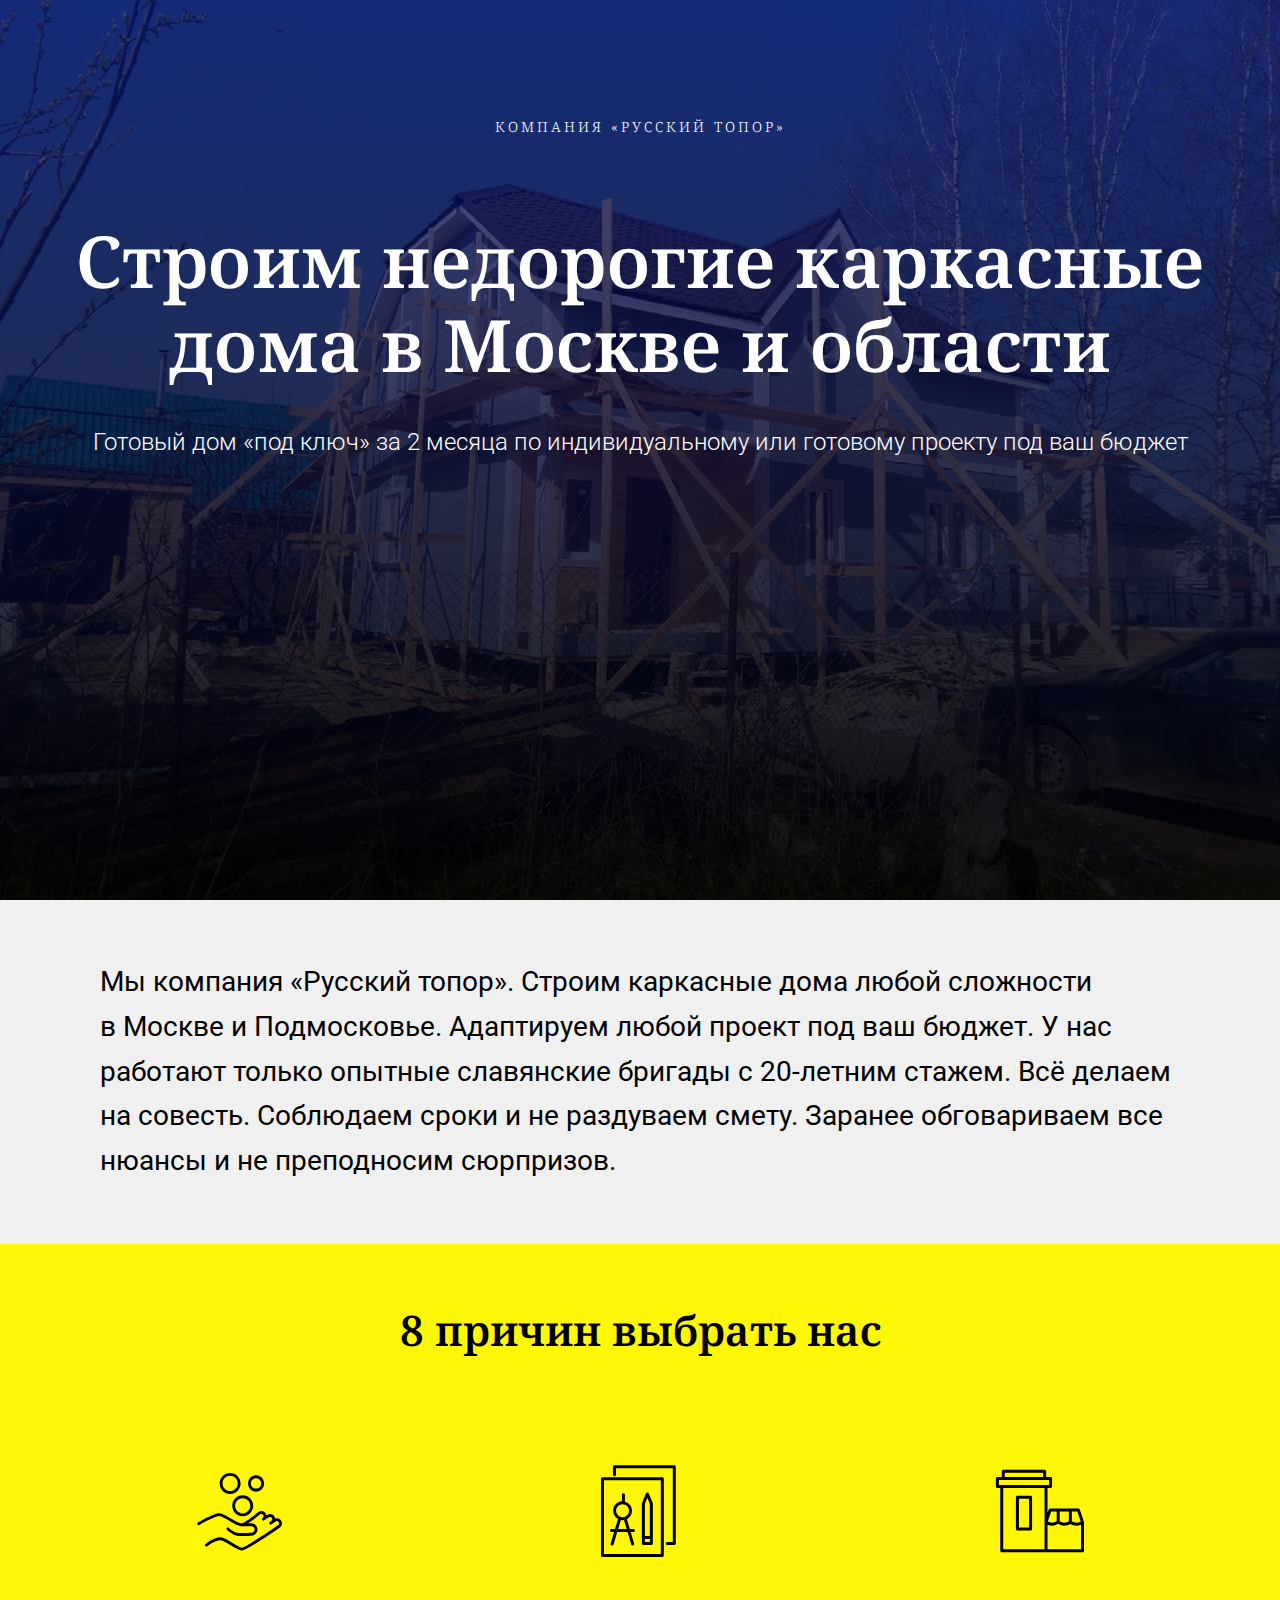
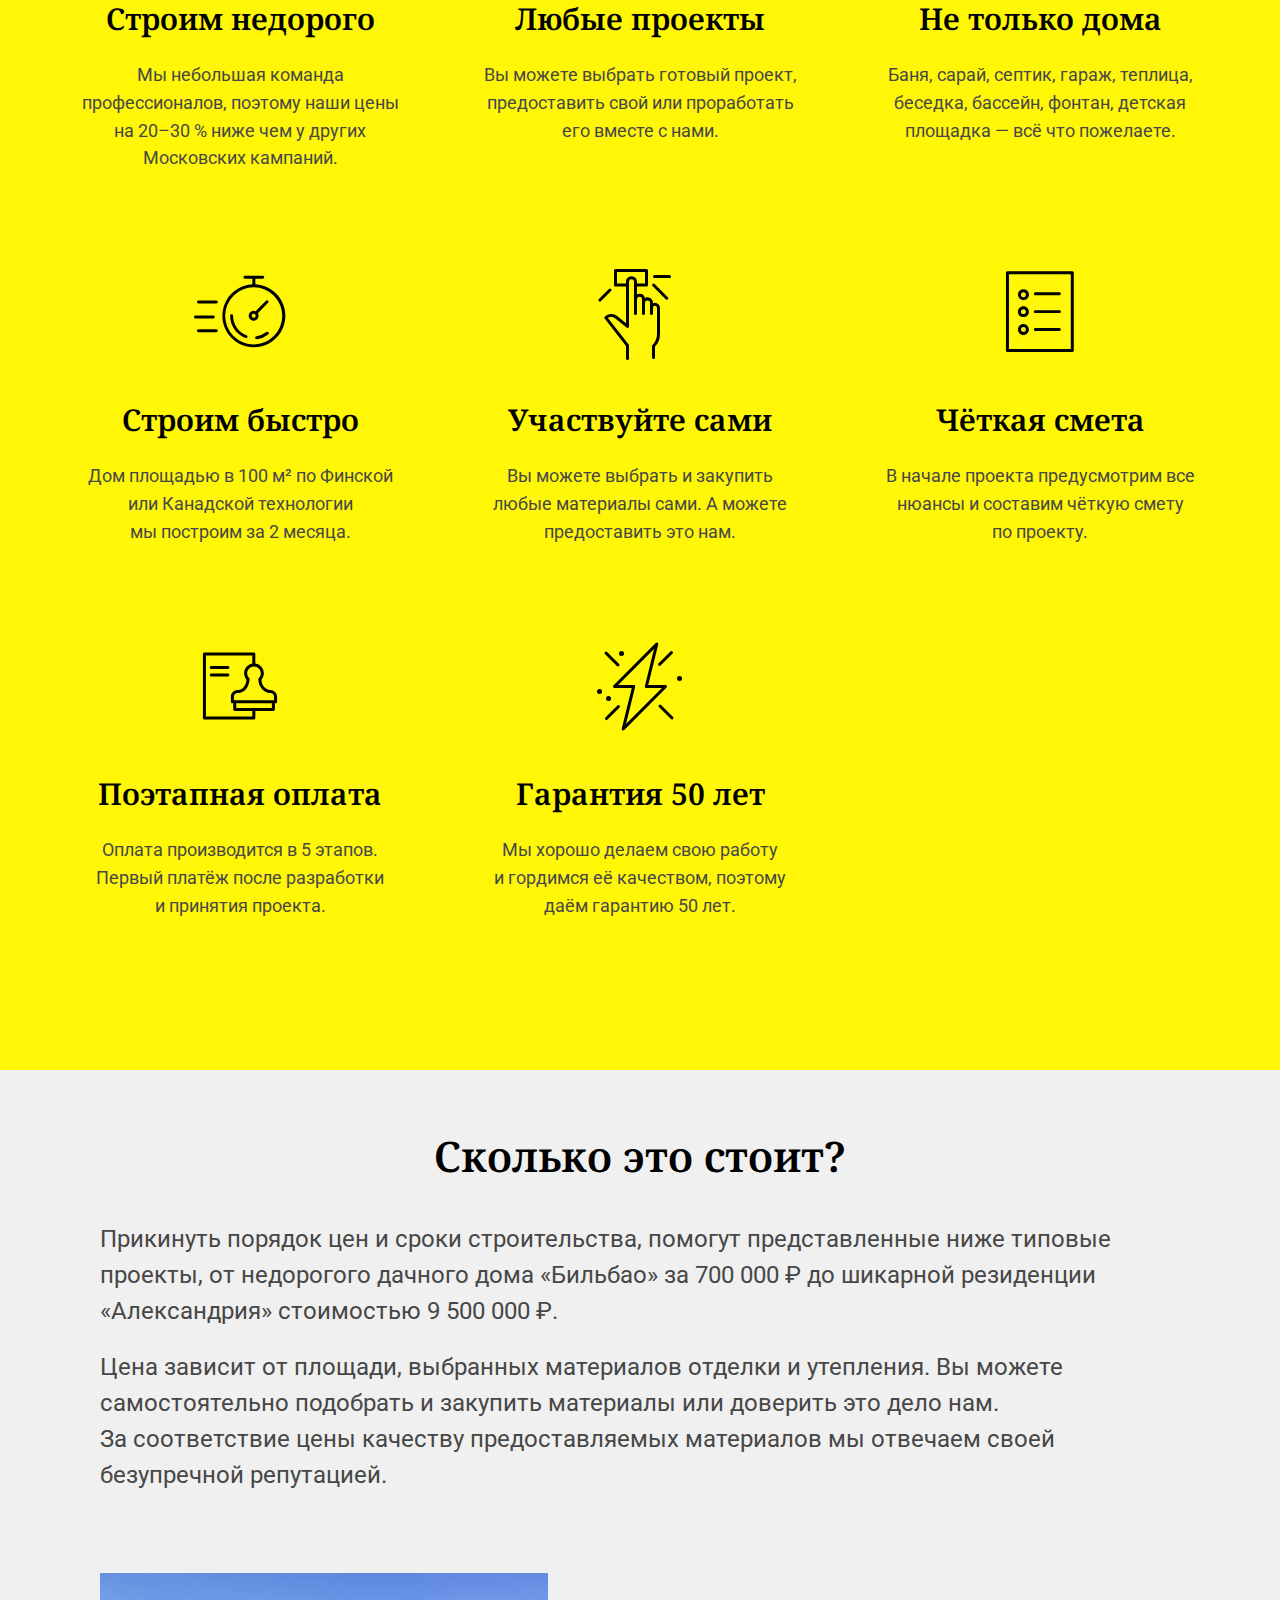
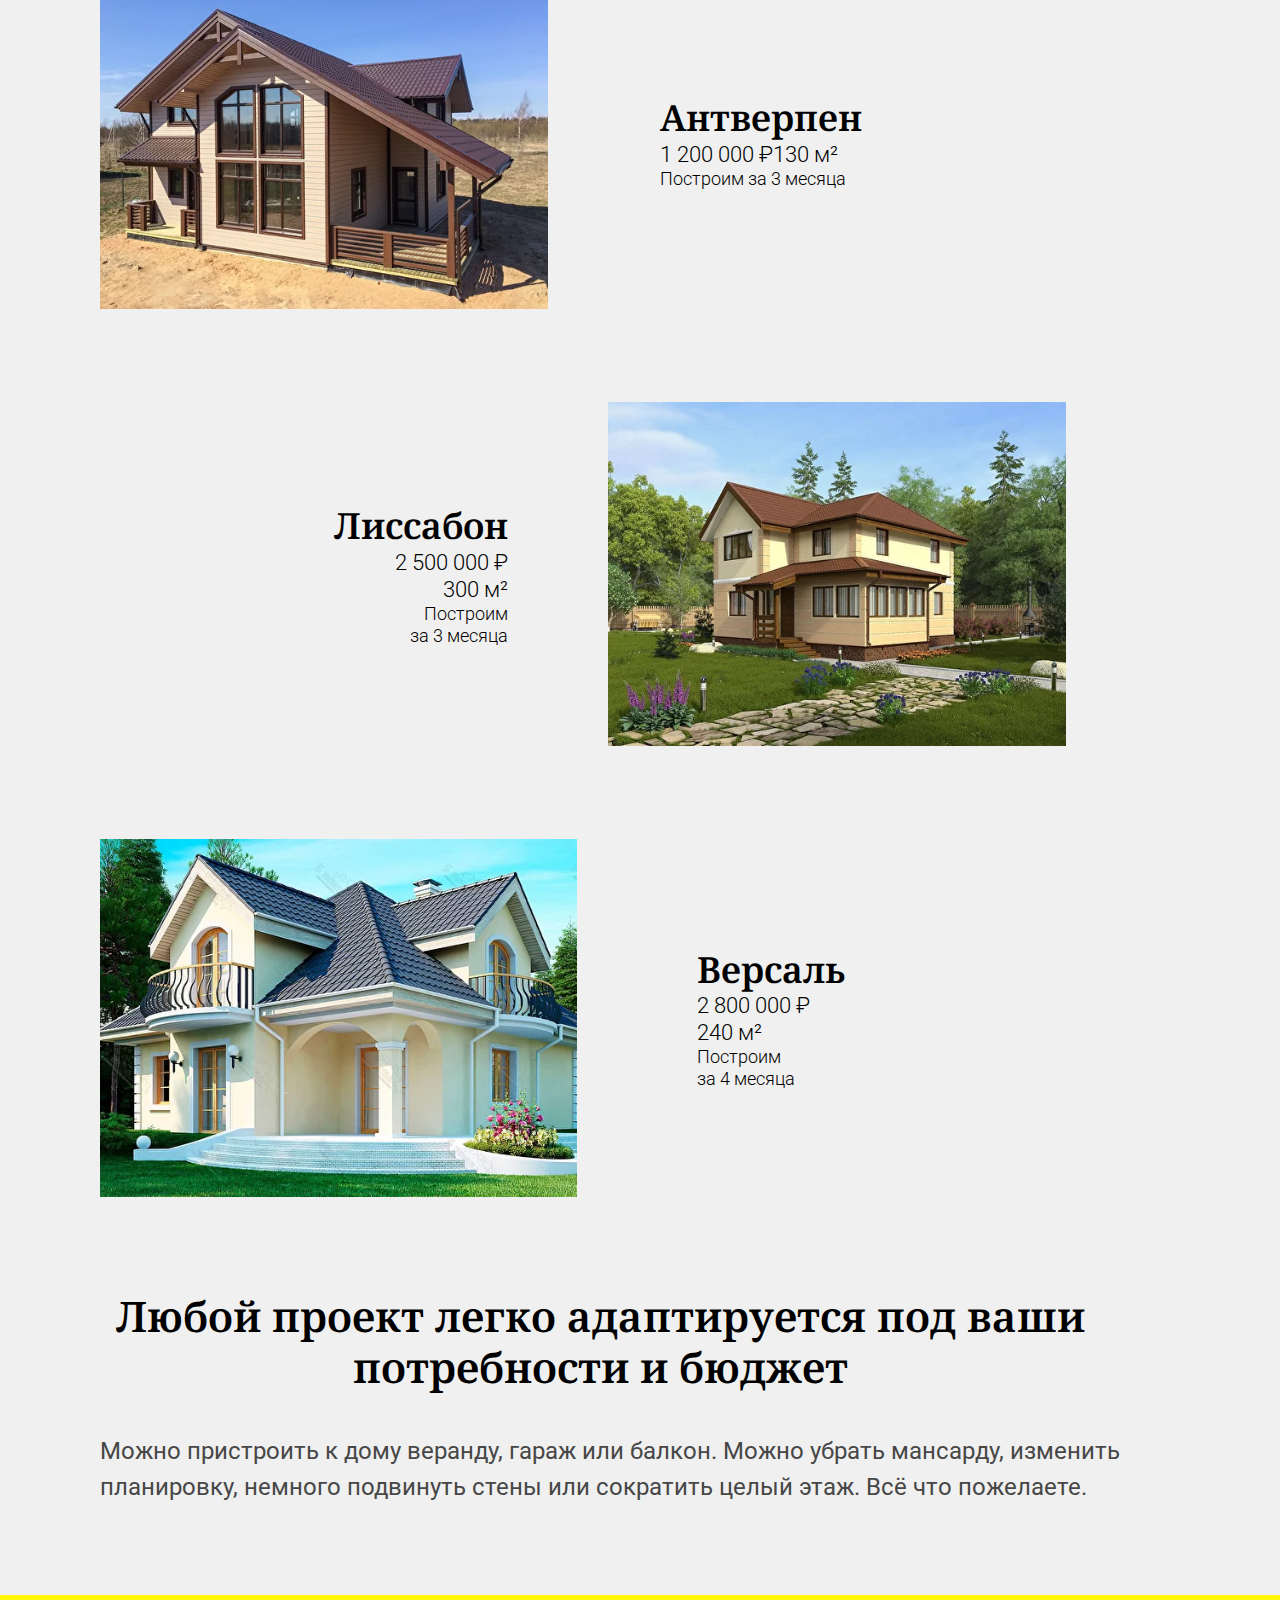
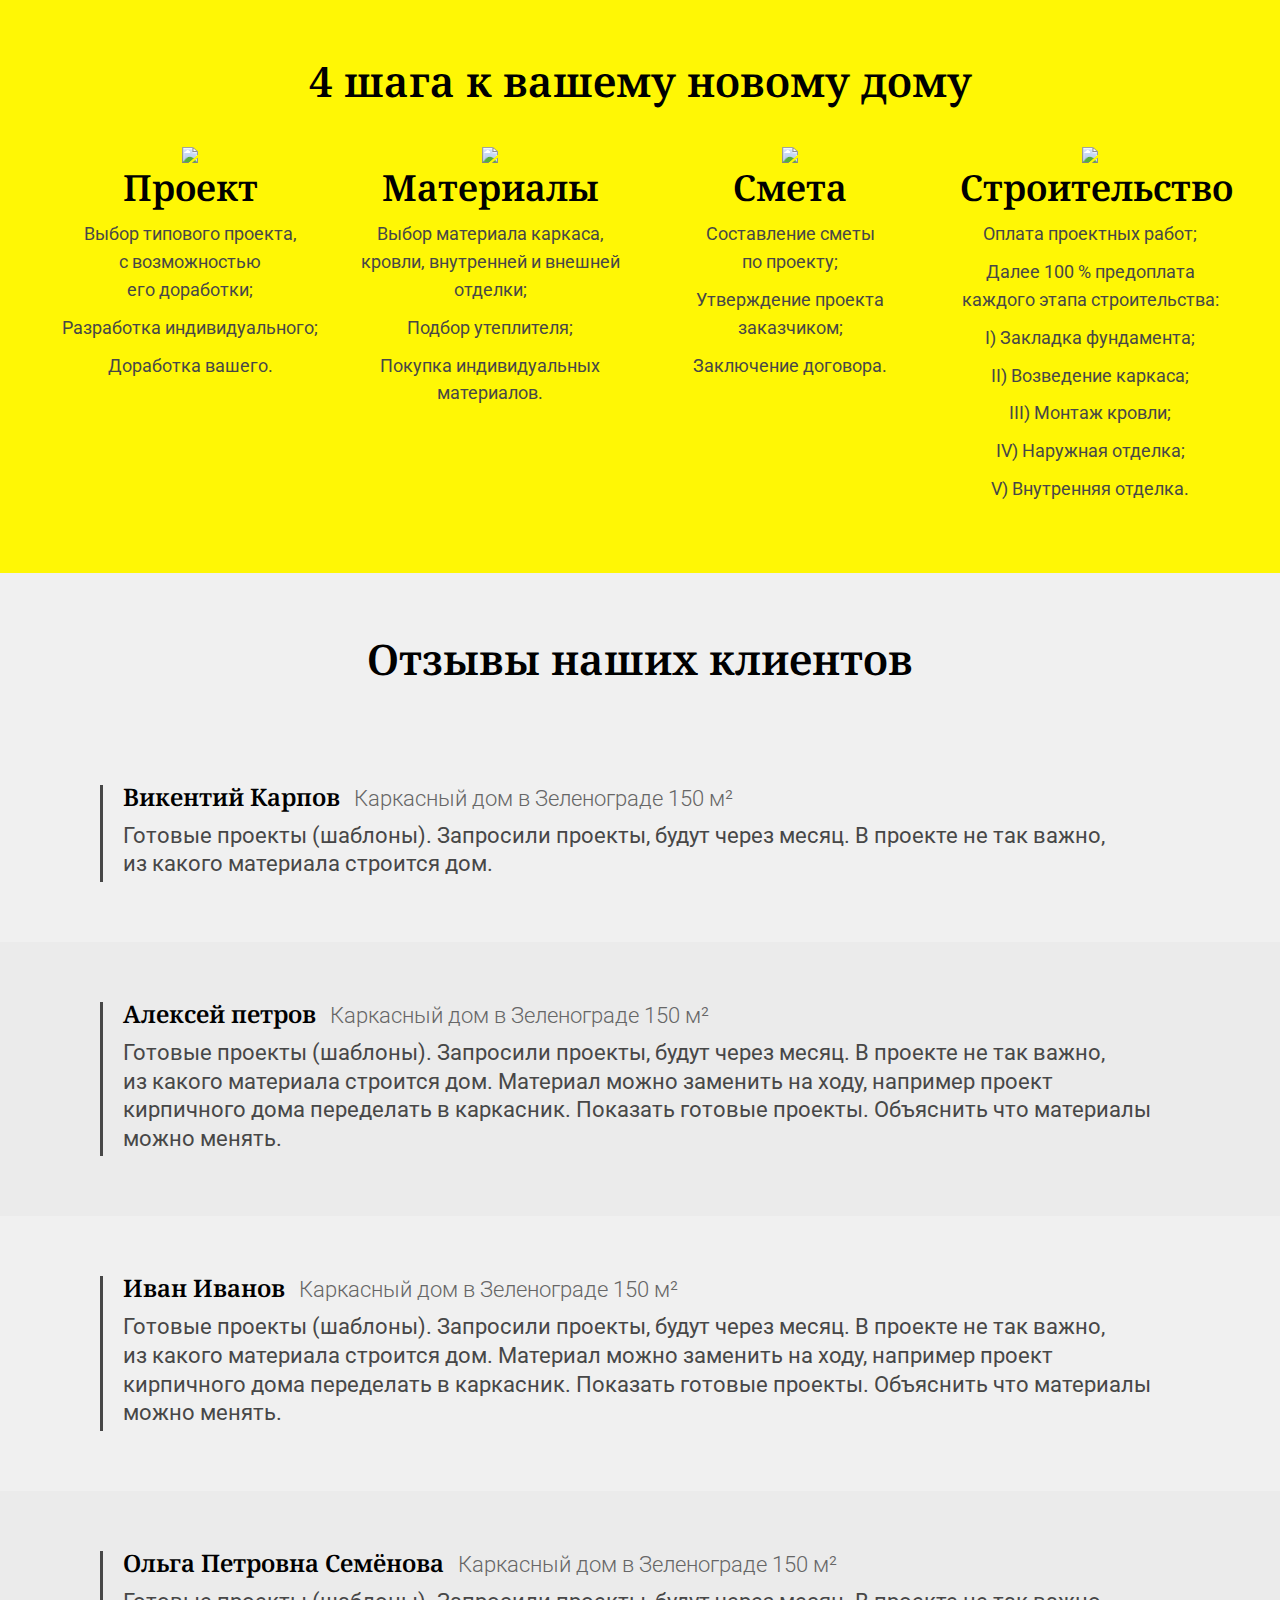
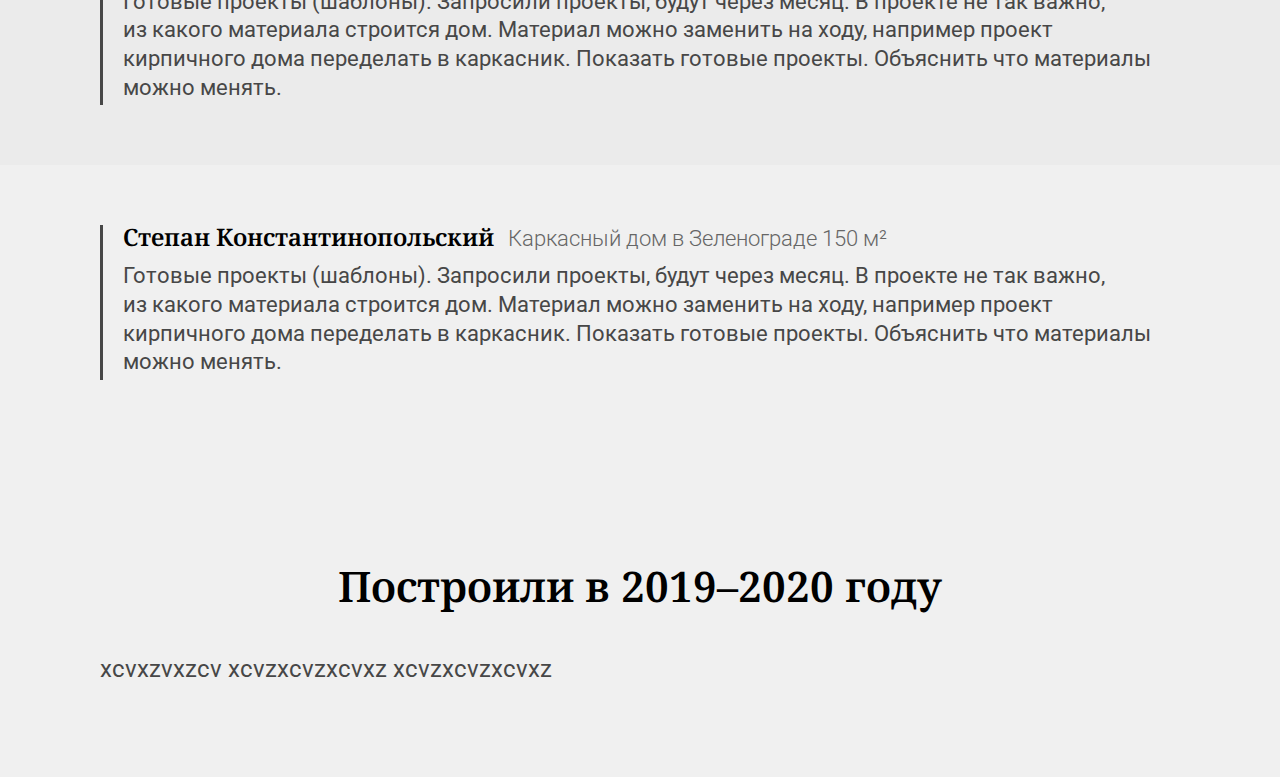
==== www/index.html @ 671b3779 "Отзывы, маржины вместо паддингов спанам по бокам, шапку подправил, начинаю галлерею построенных в по" ====
<!doctype html>
<html lang="ru">
<head>
  <meta charset="utf-8" />
  <meta name="viewport" content="width=device-width, initial-scale=1">
  <title>Русский топор</title>
  <link rel="stylesheet" href="style.css" />
</head>
<body>
    <div id="header">
      <div class="header-gradient">
        <div class="header-wrapper, t-cover">
          <div class="title-up">
            <span>Компания &laquo;Русский топор&raquo;</span>
          </div>
          <div class="title-main">
            <h1>Строим недорогие каркасные дома в&nbsp;Москве и&nbsp;области</h1>
          </div>
          <div class="title-sub">
            <span>Готовый дом &laquo;под ключ&raquo; за&nbsp;2&nbsp;месяца по&nbsp;индивидуальному
или&nbsp;готовому проекту под&nbsp;ваш&nbsp;бюджет</span>
          </div>
        </div>
      </div>
    </div>

<!-- LEAD TXT -->
    <div class="container-grey">
      <div id="txt-lead">
        Мы&nbsp;компания &laquo;Русский топор&raquo;. Строим каркасные дома любой сложности
в&nbsp;Москве и&nbsp;Подмосковье. Адаптируем любой проект под ваш бюджет.
У&nbsp;нас работают только опытные славянские бригады с&nbsp;20-летним стажем. Всё делаем на&nbsp;совесть. Соблюдаем сроки и&nbsp;не&nbsp;раздуваем смету. Заранее обговариваем все нюансы и&nbsp;не&nbsp;преподносим сюрпризов.
      </div>
    </div>

<!-- 8 REASONS -->
    <div id="why-us">
        <div class="t-cover-n-abs">
            <div class="t-col t-col_12">
                <div class="t-title t-align-center" style="margin-bottom: 105px;">
                    <h3>8&nbsp;причин выбрать нас</h3>
                </div>
            </div>
        </div>
        <div class="t-cover-n-abs">
            <div class="t-card t-col t-col_4 t-align_center">
                <img src="img/cards/1_hand.svg"/>
                <div class="wrappercenter">
                    <div class="t-heading t-heading_md">Строим недорого</div>
                    <div class="t-descr t-descr_xs">
                        Мы&nbsp;небольшая команда профессионалов, поэтому наши цены на&nbsp;20&ndash;30&nbsp;% ниже чем&nbsp;у&nbsp;других Московских кампаний.
                    </div>
                </div>
            </div>
            <div class="t-card t-col t-col_4 t-align_center">
                <img src="img/cards/2.svg"/>
                <div class="wrappercenter">
                    <div class="t-heading t-heading_md">Любые проекты</div>
                    <div class="t-descr t-descr_xs">
                        Вы&nbsp;можете выбрать готовый проект, предоставить свой или проработать его&nbsp;вместе с&nbsp;нами.
                    </div>
                </div>
            </div>
            <div class="t-card t-col t-col_4 t-align_center">
                <img src="img/cards/3_building.svg"/>
                <div class="wrappercenter">
                    <div class="t-heading t-heading_md">Не только дома</div>
                    <div class="t-descr t-descr_xs">
                        Баня, сарай, септик, гараж, теплица, беседка, бассейн, фонтан, детская площадка&nbsp;&mdash; всё что пожелаете.
                    </div>
                </div>
            </div>
            <div class="t-clear t-separator"></div>
            <div class="t-card t-col t-col_4 t-align_center">
                <img src="img/cards/4_dlvr_speed.svg"/>
                <div class="wrappercenter">
                    <div class="t-heading t-heading_md">Строим быстро</div>
                    <div class="t-descr t-descr_xs">
                        Дом площадью в&nbsp;100&nbsp;м&sup2; по&nbsp;Финской или&nbsp;Канадской технологии мы&nbsp;построим за&nbsp;2&nbsp;месяца.
                    </div>
                </div>
            </div>
            <div class="t-card t-col t-col_4 t-align_center">
                <img src="img/cards/5_install.svg"/>
                <div class="wrappercenter">
                    <div class="t-heading t-heading_md">Участвуйте сами</div>
                    <div class="t-descr t-descr_xs">
                        Вы&nbsp;можете выбрать и&nbsp;закупить любые материалы сами. А&nbsp;можете предоставить это нам.
                    </div>
                </div>
            </div>
            <div class="t-card t-col t-col_4 t-align_center">
                <img src="img/cards/6_list.svg"/>
                <div class="wrappercenter">
                    <div class="t-heading t-heading_md">Чёткая смета</div>
                    <div class="t-descr t-descr_xs">
                        В&nbsp;начале проекта предусмотрим все нюансы и&nbsp;составим чёткую смету по&nbsp;проекту.
                    </div>
                </div>
            </div>
            <div class="t-clear t-separator"></div>
            <div class="t-card t-col t-col_4 t-align_center">
                <img src="img/cards/7_documents.svg"/>
                <div class="wrappercenter">
                    <div class="t-heading t-heading_md">Поэтапная оплата</div>
                    <div class="t-descr t-descr_xs">
                        Оплата производится в&nbsp;5&nbsp;этапов. Первый&nbsp;платёж после разработки и&nbsp;принятия проекта.
                    </div>
                </div>
            </div>
            <div class="t-card t-col t-col_4 t-align_center">
                <img src="img/cards/8_effective.svg"/>
                <div class="wrappercenter">
                    <div class="t-heading t-heading_md">Гарантия 50&nbsp;лет</div>
                    <div class="t-descr t-descr_xs">
                        Мы&nbsp;хорошо делаем свою работу и&nbsp;гордимся её&nbsp;качеством, поэтому даём&nbsp;гарантию 50&nbsp;лет.
                    </div>
                </div>
            </div>
            <div class="t-clear t-separator"></div>
        </div>
    </div>

<!-- HOW MUTCH? -->
    <div class="container-grey">
      <h3>Сколько это стоит?</h3>
      <div class="txt-regular">
        <p>Прикинуть порядок цен и&nbsp;сроки строительства, помогут представленные ниже типовые проекты, от&nbsp;недорогого дачного дома &laquo;Бильбао&raquo; за&nbsp;700&nbsp;000&nbsp;₽ до&nbsp;шикарной резиденции &laquo;Александрия&raquo; стоимостью 9&nbsp;500&nbsp;000&nbsp;₽.</p>
        <p>Цена зависит от&nbsp;площади, выбранных материалов отделки и&nbsp;утепления. Вы&nbsp;можете самостоятельно подобрать и&nbsp;закупить материалы или доверить это дело нам. За&nbsp;соответствие цены качеству предоставляемых материалов мы&nbsp;отвечаем своей безупречной репутацией.</p>
      </div>

<!-- GALLERY -->
      <div id="gallery">
<!-- img subtile left -->
      <div class="gallery-left">
        <div class="table">
        <div>
          <img class="img-left" src="img/antwerpen.webp" />
        </div>
        <div class="subtitle-left">
          <h4>Антверпен</h4>
          <span class="subtitle-left-1">1&nbsp;200&nbsp;000 &#8381;&#12644;130&nbsp;м&#178;</span>
          <br />
          <span class="subtitle-left-2">Построим за&nbsp;3&nbsp;месяца</span>
        </div>
      </div>
      </div>
<!-- img subtitle right -->
      <div class="gallery-right">
        <div class="table">
        <div class="subtitle-right">
          <h4>Лиссабон</h4>
          <span class="subtitle-right-1">2&nbsp;500&nbsp;000 ₽ㅤ300&nbsp;м&sup2;</span>
          <br />
          <span class="subtitle-right-2">Построим за&nbsp;3&nbsp;месяца</span>
        </div>
        <div>
          <img class="img-right" src="img/lissabon.webp" />
        </div>
      </div>
      </div>
<!-- img subtitle left -->
      <div class="gallery-left">
        <div class="table">
        <div>
          <img class="img-left" src="img/wersal.webp" />
        </div>
        <div class="subtitle-left">
          <h4>Версаль</h4>
          <span class="subtitle-left-1">2&nbsp;800&nbsp;000 ₽ㅤ240&nbsp;м&sup2;</span>
          <br />
          <span class="subtitle-left-2">Построим за&nbsp;4&nbsp;месяца</span>
        </div>
      </div>
      </div>
    </div>
<!-- /GALLERY -->
        <div class="t-col t-col_12">
            <div class="t-title t-align-center">
                <h3>Любой проект легко адаптируется под ваши потребности и&nbsp;бюджет</h3>
            </div>
        </div>
        <div class="t-clear"></div>
        <p class="txt-regular">Можно пристроить к&nbsp;дому веранду, гараж или балкон. Можно убрать мансарду, изменить планировку, немного подвинуть стены или сократить целый этаж. Всё что пожелаете.</p>
        </div>

<!-- FOUR STEPS -->
<div class="container-yellow">
    <div class="t-cover-n-abs">
        <div class="t-col t-col_12">
            <div class="t-title t-align-center">
                <h3>4 шага к вашему новому дому</h3>
            </div>
        </div>
    </div>
    <div class="t-cover-n-abs">
        <div class="t-card t-col t-col_3 t-align_center">
            <img src="img/circle-1.svg"/>
            <div class="wrappercenter">
                <h4 style="padding-bottom: 10px;">Проект</h4>
                <div class="t-descr t-descr_xs">
                  <ul>
                    <li>Выбор типового проекта, с&nbsp;возможностью его&nbsp;доработки;</li>
                    <li>Разработка индивидуального;</li>
                    <li>Доработка вашего.</li>
                  </ul>
                </div>
            </div>
        </div>
        <div class="t-card t-col t-col_3 t-align_center">
            <img src="img/circle-2.svg"/>
            <div class="wrappercenter">
                <h4 style="padding-bottom: 10px;">Материалы</h4>
                <div class="t-descr t-descr_xs">
                    <ul>
                      <li>Выбор материала каркаса, кровли, внутренней и&nbsp;внешней отделки;</li>
                      <li>Подбор утеплителя;</li>
                      <li>Покупка индивидуальных материалов.</li>
                    </ul>
                </div>
            </div>
        </div>
        <div class="t-card t-col t-col_3 t-align_center">
            <img src="img/circle-3.svg"/>
            <div class="wrappercenter">
                <h4 style="padding-bottom: 10px;">Смета</h4>
                <div class="t-descr t-descr_xs">
                    <ul>
                      <li>Составление сметы по&nbsp;проекту;</li>
                      <li>Утверждение проекта заказчиком;</li>
                      <li>Заключение договора.</li>
                    </ul>
                </div>
            </div>
        </div>
        <div class="t-card t-col t-col_3 t-align_center">
            <img src="img/circle-4.svg"/>
            <div class="wrappercenter">
                <h4 style="padding-bottom: 10px;">Строительство</h4>
                <div class="t-descr t-descr_xs">
                    <ul>
                      <li>Оплата проектных работ;</li>
                      <li>Далее 100&thinsp;%&nbsp;предоплата каждого этапа строительства:</li>
                      <li>I)&nbsp;Закладка фундамента;</li>
                      <li>II)&nbsp;Возведение каркаса;</li>
                      <li>III)&nbsp;Монтаж кровли;</li>
                      <li>IV)&nbsp;Наружная отделка;</li>
                      <li>V)&nbsp;Внутренняя отделка.</li>
                    </ul>
                </div>
            </div>
        </div>
      </div>
<div class="t-clear t-separator"></div>
</div>

<!-- FEEDBACKS -->
    <div class="container-grey">
      <h3>Отзывы наших клиентов</h3>

      <div id="feedback">
      <div class="feedback-border">
          <span class="feedback-header">Викентий Карпов</span>
          <span class="feedback-subtitle">Каркасный дом в&nbsp;Зеленограде 150&nbsp;м&sup2;</span>
          <span class="feedback-txt">
          Готовые проекты (шаблоны). Запросили проекты, будут через месяц. В&nbsp;проекте не&nbsp;так важно, из&nbsp;какого материала строится дом.
        </span>
    </div>
    </div>

    <div id="feedback-alt">
      <div class="feedback-border">
        <span class="feedback-header">Алексей петров</span>
        <span class="feedback-subtitle">Каркасный дом в&nbsp;Зеленограде 150&nbsp;м&sup2;</span>
        <span class="feedback-txt">
        Готовые проекты (шаблоны). Запросили проекты, будут через месяц. В&nbsp;проекте не&nbsp;так важно, из&nbsp;какого материала строится дом. Материал можно заменить на&nbsp;ходу, например проект кирпичного дома переделать в&nbsp;каркасник. Показать готовые проекты. Объяснить что материалы можно менять.
      </span>
    </div>
    </div>

    <div id="feedback">
      <div class="feedback-border">
        <span class="feedback-header">Иван Иванов</span>
        <span class="feedback-subtitle">Каркасный дом в&nbsp;Зеленограде 150&nbsp;м&sup2;</span>
        <span class="feedback-txt">
        Готовые проекты (шаблоны). Запросили проекты, будут через месяц. В&nbsp;проекте не&nbsp;так важно, из&nbsp;какого материала строится дом. Материал можно заменить на&nbsp;ходу, например проект кирпичного дома переделать в&nbsp;каркасник. Показать готовые проекты. Объяснить что материалы можно менять.
      </span>
    </div>
    </div>

    <div id="feedback-alt">
      <div class="feedback-border">
        <span class="feedback-header">Ольга Петровна Семёнова</span>
        <span class="feedback-subtitle">Каркасный дом в&nbsp;Зеленограде 150&nbsp;м&sup2;</span>
        <span class="feedback-txt">
        Готовые проекты (шаблоны). Запросили проекты, будут через месяц. В&nbsp;проекте не&nbsp;так важно, из&nbsp;какого материала строится дом. Материал можно заменить на&nbsp;ходу, например проект кирпичного дома переделать в&nbsp;каркасник. Показать готовые проекты. Объяснить что материалы можно менять.
      </span>
    </div>
  </div>

    <div id="feedback">
      <div class="feedback-border">
        <span class="feedback-header">Степан Константинопольский</span>
        <span class="feedback-subtitle">Каркасный дом в&nbsp;Зеленограде 150&nbsp;м&sup2;</span>
        <span class="feedback-txt">
        Готовые проекты (шаблоны). Запросили проекты, будут через месяц. В&nbsp;проекте не&nbsp;так важно, из&nbsp;какого материала строится дом. Материал можно заменить на&nbsp;ходу, например проект кирпичного дома переделать в&nbsp;каркасник. Показать готовые проекты. Объяснить что материалы можно менять.
      </span>
    </div>
    </div>
  </div>
<!-- CONSTRUCTED -->
<div class="container-grey">
    <h3>Построили в&nbsp;2019&ndash;2020 году</h3>
    <div id="gallery-constructed">
    <p class="txt-regular">xcvxzvxzcv
  xcvzxcvzxcvxz
xcvzxcvzxcvxz</p></div>
</div>
</body>
</html>
---- www/style.css ----
@import url('https://fonts.googleapis.com/css2?family=Noto+Serif:ital,wght@0,400;0,700;1,400;1,700&family=Roboto:ital,wght@0,100;0,300;0,400;0,500;0,700;0,900;1,100;1,300;1,400;1,500;1,700;1,900&display=swap');

/*
* http://meyerweb.com/eric/tools/css/reset/
   v2.0 | 20110126
   License: none (public domain)
*/

html, body, div, span, applet, object, iframe,
h1, h2, h3, h4, h5, h6, p, blockquote, pre,
a, abbr, acronym, address, big, cite, code,
del, dfn, em, img, ins, kbd, q, s, samp,
small, strike, strong, sub, sup, tt, var,
b, u, i, center,
dl, dt, dd, ol, ul, li,
fieldset, form, label, legend,
table, caption, tbody, tfoot, thead, tr, th, td,
article, aside, canvas, details, embed,
figure, figcaption, footer, header, hgroup,
menu, nav, output, ruby, section, summary,
time, mark, audio, video {
  margin: 0;
  padding: 0;
  border: 0;
  font-size: 100%;
  font: inherit;
  vertical-align: baseline;
  -webkit-font-smoothing: antialiased;
}
/* HTML5 display-role reset for older browsers */
article, aside, details, figcaption, figure,
footer, header, hgroup, menu, nav, section {
  display: block;
}
body {
  line-height: 1;
}
ol, ul {
  list-style: none;
}
blockquote, q {
  quotes: none;
}
blockquote:before, blockquote:after,
q:before, q:after {
  content: '';
  content: none;
}
table {
  border-collapse: collapse;
  border-spacing: 0;
}

html, body {
  padding: 0;
  margin: 0;
}

li {
  padding-bottom: 10px;
}

::selection {
  color: #000;
  background-color: #ffdd2e;
}

#header {
  height: 100vh;
  width: 100%;
  position: relative;
  background-image: url(img/hat_back.jpg);
  background-size: cover;
  background-attachment: fixed;
  background-position: center center;
  background-repeat: no-repeat;
}

#header .header-gradient {
  background-image: -webkit-linear-gradient(top, rgba(0,12,105,0.70), rgba(0,0,0,0.90));
  position: absolute;
  top: 0;
  right: 0;
  bottom: 0;
  left: 0;
}

.t-cover {
  position: absolute;
  top: 10vh;
  left: 0;
  bottom: 0;
  right: 0;
  margin-left: auto;
  margin-right: auto;
  width: 100%;
  max-width: 1200px;
  padding: 0;
  box-sizing: content-box;
  text-align: center;
  overflow: hidden;
}

#header .title-up {
  font-family: 'Noto Serif', serif;
  font-size: 14px;
  font-weight: 300;
  text-align: center;
  color: #fff;
  text-transform: uppercase;
  letter-spacing: 3px;
  padding-bottom: 60px;
  padding-top: 30px;
}

#header .title-main {
  font-family: 'Noto Serif', serif;
  font-size: 72px;
  font-weight: 600;
  text-align: center;
  color: #fff;
  line-height: 1.17;
  letter-spacing: 0.5px;
  padding: 24px 0px 38px 0px;
}

#header .title-sub {
  font-family: 'Roboto', sans-serif;
  font-size: 24px;
  font-weight: 300;
  text-align: center;
  color: #fff;
  line-height: 1.50;
  padding: 0px 0px 30px 0px;
}

#header .header-wrapper {
  max-width: 100%;
  margin-left: 20px;
  margin-right: 20px;
}

#txt-lead {
  font-family: 'Roboto', sans-serif;
  font-size: 28px;
  font-weight: 400;
  text-align: left;
  color: #000;
  line-height: 1.6;
  max-width: 1200px;
  margin-left: 100px;
  margin-right: 100px;
}

.txt-regular {
  font-family: 'Roboto', sans-serif;
  font-size: 24px;
  line-height: 1.5;
  font-weight: 400;
  text-align: left;
  color: #474747;
  padding-bottom: 30px;
  max-width: 1200px;
  margin-left: 100px;
  margin-right: 100px;
}

h3 {
  font-family: 'Noto Serif',serif;
  font-size: 42px;
  line-height: 1.23;
  font-weight: 600;
  text-align: center;
  color: #000;
  margin-bottom: 40px;
}

h4 {
  font-family: 'Noto Serif', serif;
  font-size: 36px;
  line-height: 1.23;
  font-weight: 600;
  color: #000;
}

p {
  padding-bottom: 20px;
}

.container-grey {
  margin-left: auto;
  margin-right: auto;
  width: 100%;
  max-width: 100%;
  padding-top: 60px;
  padding-bottom: 60px;
  background-color: #f0f0f0;
}

.container-yellow {
  margin-left: auto;
  margin-right: auto;
  width: 100%;
  max-width: 100%;
  padding-top: 60px;
  padding-bottom: 60px;
  background-color: #fff705;
}

/* GALLERY */
.table {
  display: table;
  height: 50%;
}

#gallery {
  padding-bottom: 0px;
  padding-top: 30px;
}

.gallery-left {
  max-width: 100%;
  display: flex;
  flex-direction: row;
  justify-content: flex-start;
  align-items: stretch;
  padding-left: 100px;
  padding-bottom: 90px;
}

.img-left {
  width: 80%;
}

.subtitle-left {
  text-align: left;
  width: 20%;
  display: table-cell;
  vertical-align: middle;
}

.subtitle-left-1 {
  font-family: 'Roboto', sans-serif;
  font-size: 22px;
  font-weight: 300;
  line-height: 1.23;
  color: #000;
}

.subtitle-left-2 {
  font-family: 'Roboto', sans-serif;
  font-size: 18px;
  font-weight: 300;
  line-height: 1.23;
  color: #000;
}

.gallery-right {
  max-width: 100%;
  display: flex;
  flex-direction: row;
  justify-content: flex-end;
  align-items: stretch;
  padding-right: 100px;
  padding-bottom: 90px;
}

.img-right {
  width: 80%;
}

.subtitle-right {
  width: 20%;
  text-align: right;
  display: table-cell;
  vertical-align: middle;
  padding-right: 100px;
}

.subtitle-right-1 {
  font-family: 'Roboto', sans-serif;
  font-size: 22px;
  font-weight: 300;
  line-height: 1.23;
  color: #000;
}

.subtitle-right-2 {
  font-family: 'Roboto', sans-serif;
  font-size: 18px;
  font-weight: 300;
  line-height: 1.23;
  color: #000;
}

/* FEEDBACKS */
#feedback {
  margin-left: auto;
  margin-right: auto;
  width: 100%;
  max-width: 100%;
  padding-top: 60px;
  padding-bottom: 60px;
  background-color: #f0f0f0;
}

#feedback-alt {
  margin-left: auto;
  margin-right: auto;
  width: 100%;
  max-width: 100%;
  padding-top: 60px;
  padding-bottom: 60px;
  background-color: #ebebeb;
}

.feedback-header {
  font-family: 'Noto Serif', serif;
  font-size: 24px;
  font-weight: 600;
  text-align: left;
  color: #000;
  padding-right: 10px;
}

.feedback-subtitle {
  font-family: 'Roboto', sans-serif;
  font-size: 22px;
  font-weight: 300;
  line-height: 1.23;
  color: hsl(0, 0%, 40%);
  margin-right: 100px;
}

.feedback-txt {
    font-family: 'Roboto', sans-serif;
    font-size: 22px;
    line-height: 1.3;
    font-weight: 400;
    text-align: left;
    color: #474747;
    padding-top: 10px;
    max-width: 1200px;
    margin-right: 100px;
    display: inline-block;
}

.feedback-border {
  border-left: 3px solid #474747;
  margin-left: 100px;
  padding-left: 20px;
  padding-bottom: 3px;
}

/* CONSTRUCTED */
#gallery-constructed {
  margin-left: auto;
  margin-right: auto;

}

/* FROM TIGGA */
.t-cover-n-abs {
    margin-left: auto;
    margin-right: auto;
    width: 100%;
    max-width: 1200px;
    padding: 0;
    box-sizing: content-box;
    text-align: center;
}

.t-align-center {
    text-align: center;
}

.t-col {
    display: inline;
    float: left;
    margin-left: 20px;
    margin-right: 20px;
    width: 100%;
}

.t-col_3 {
    max-width: 260px;
}

.t-col_4 {
    max-width: 360px;
}

.t-col_12 {
    max-width: 1160px;
}

.t-clear {
    clear: both;
}

#why-us {
    width: 100%;
    padding-top: 60px;
    padding-bottom: 60px;
    background-color: #fff705;
}

#why-us .t-title {
    margin-bottom: 30px;
}

#why-us .t-title h3 {
    font-family: 'Noto Serif',serif;
    font-weight: 600;
    color: #000;
    font-size: 42px;
    line-height: 1.23;
}

#why-us .t-card img {
    margin-bottom: 25px;
    width: 100px;
    height: auto;
    max-width: 100%;
}

#why-us .t-card .wrappercenter {
    padding-left: 20px;
    padding-right: 20px;
}

#why-us .t-heading_md {
    margin-bottom: 25px;
    margin-top: 12px;
}

#why-us .t-separator {
    margin-bottom: 90px;
}

.t-heading_md {
    font-size: 30px;
    line-height: 1.17;
}

.t-heading {
    font-family: 'Noto Serif',serif;
    font-weight: 600;
    color: #000;
}

.t-descr_xs {
    font-size: 18px;
    line-height: 1.55;
}

.t-descr {
    font-family: 'Roboto',sans-serif;
    font-weight: 400;
    color: #474747;
}
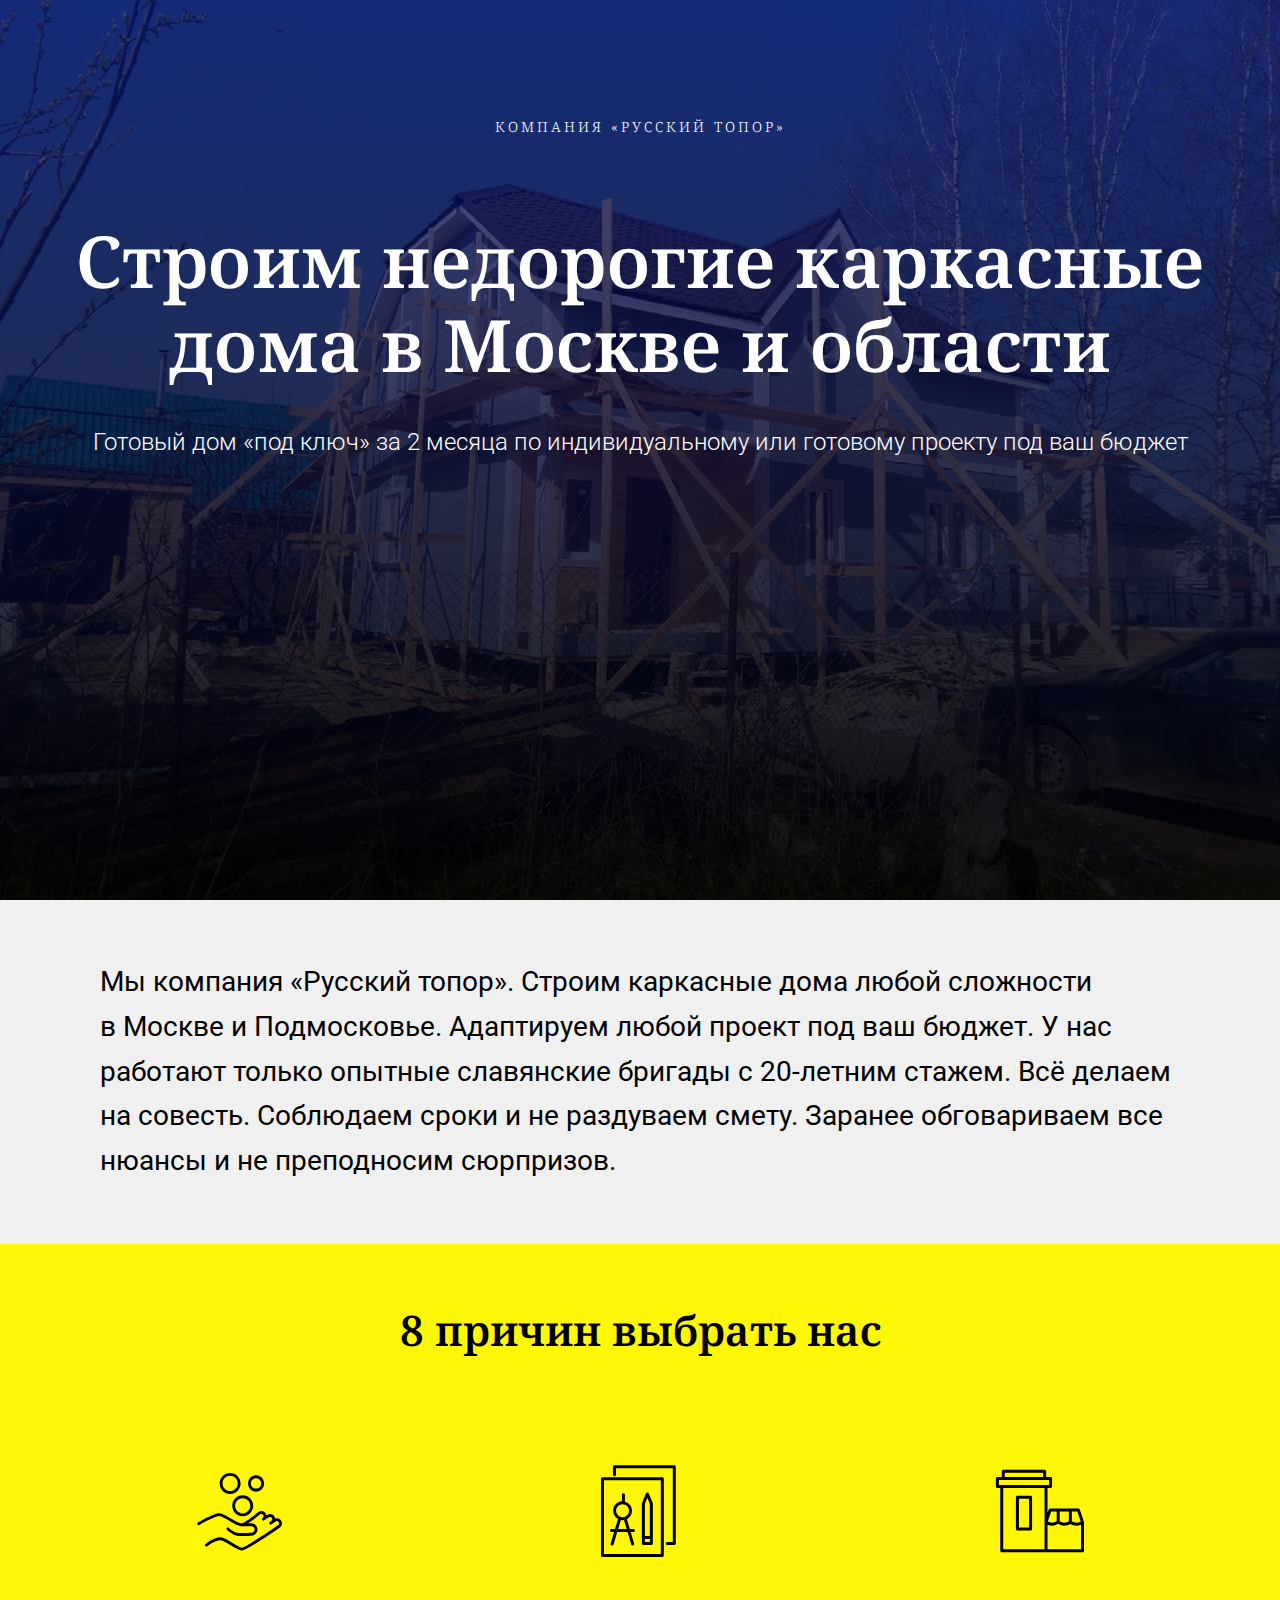
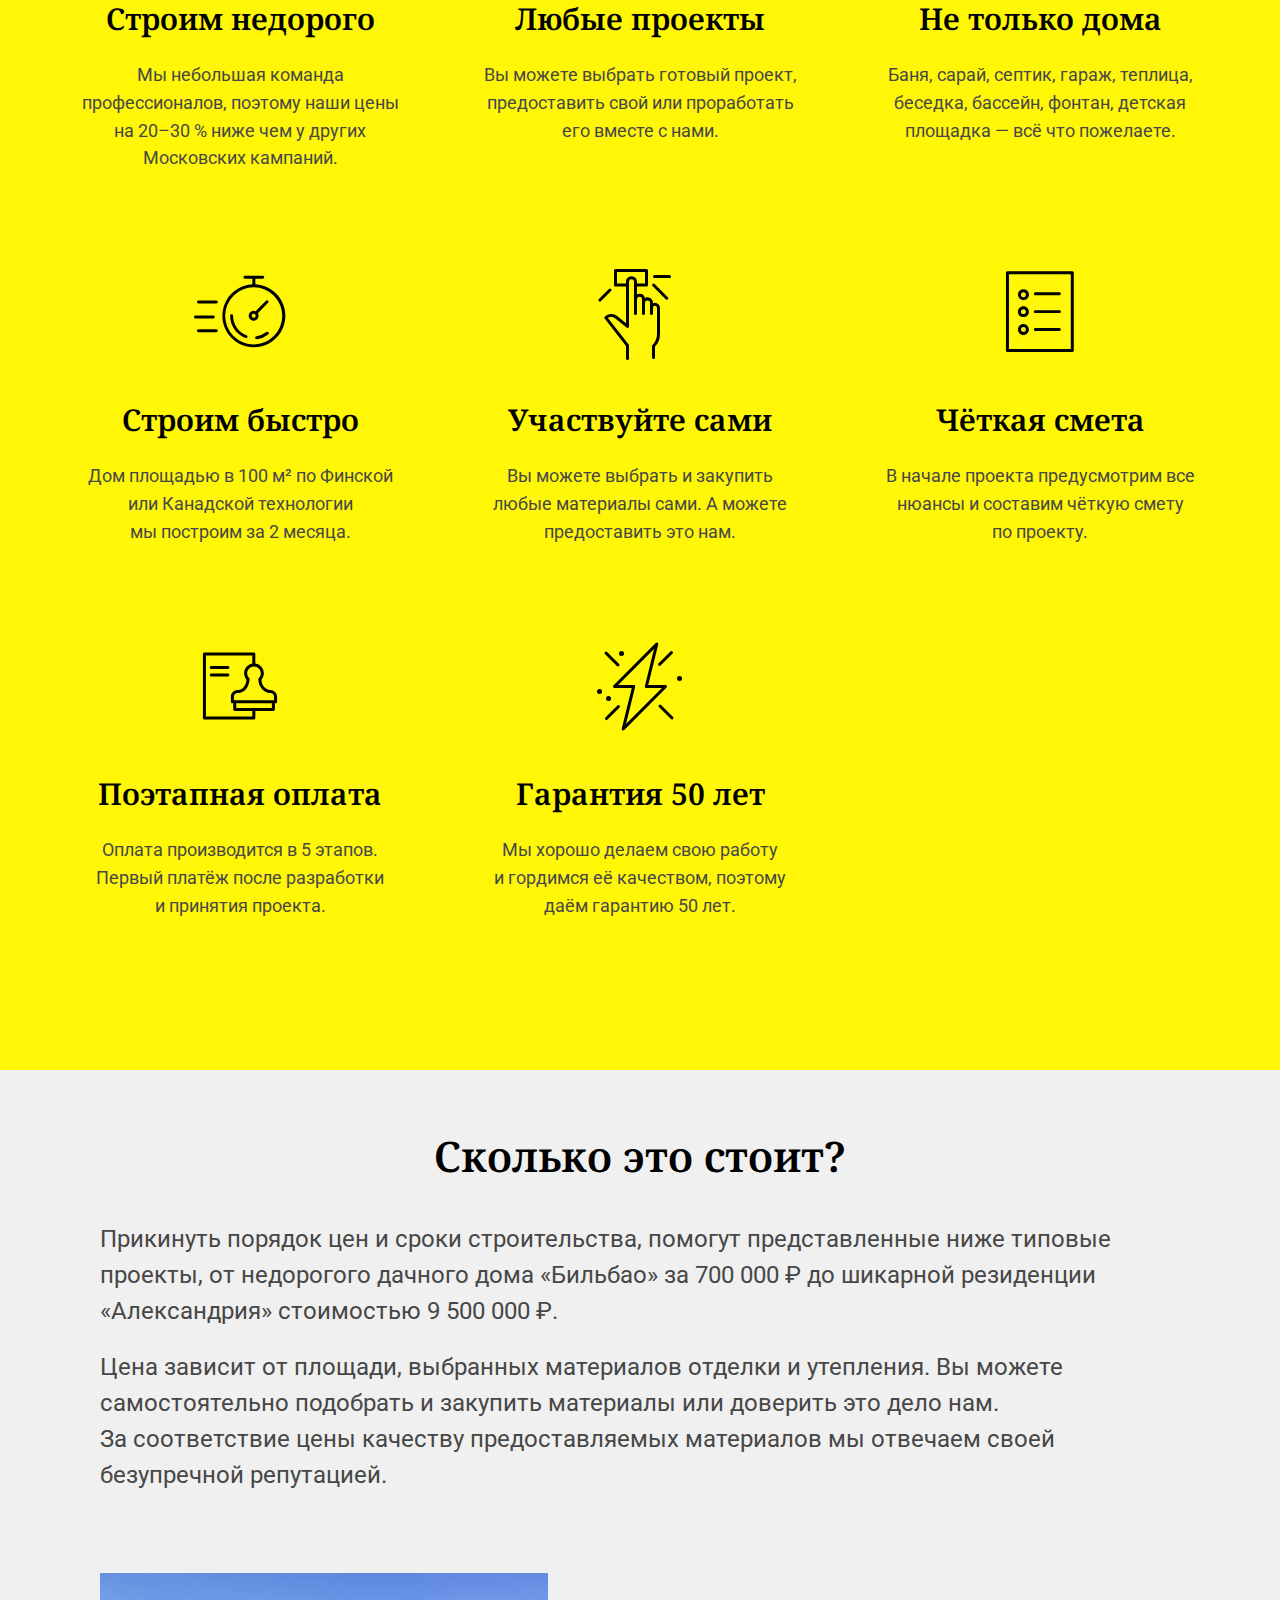
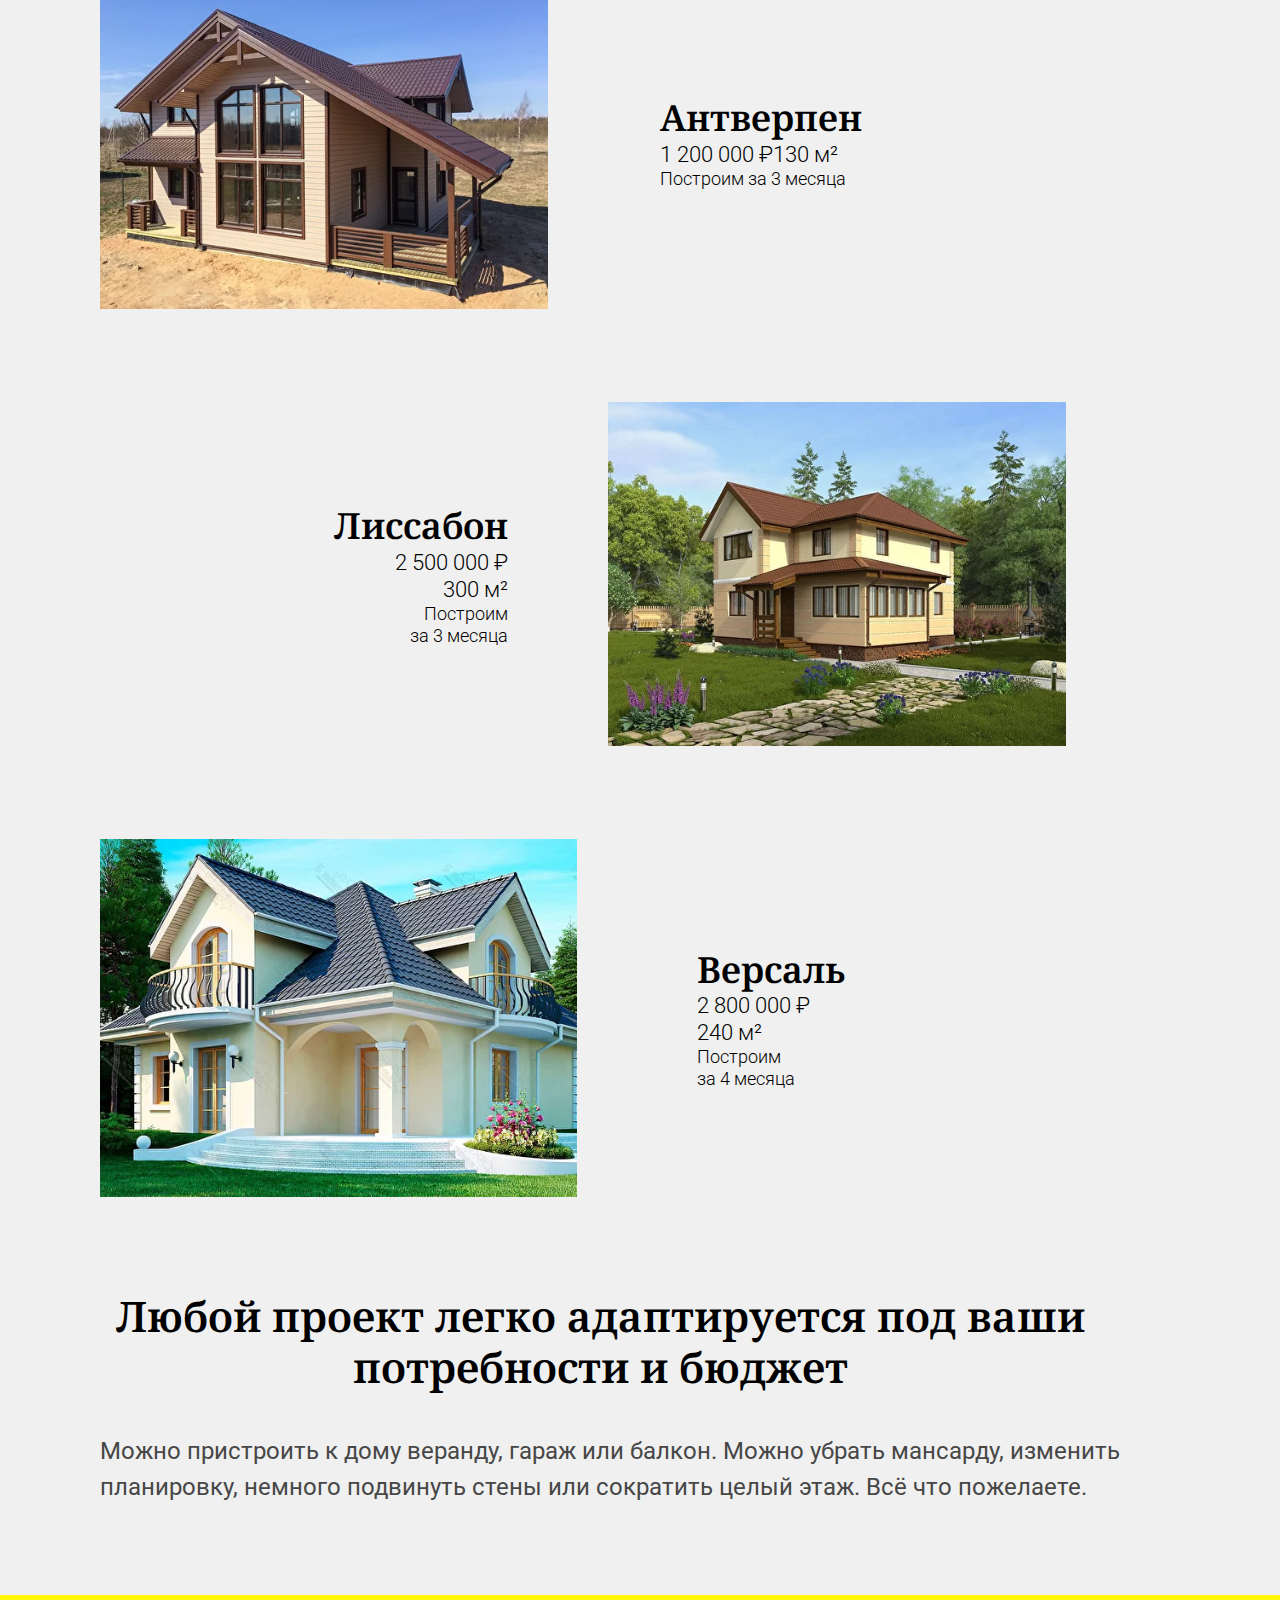
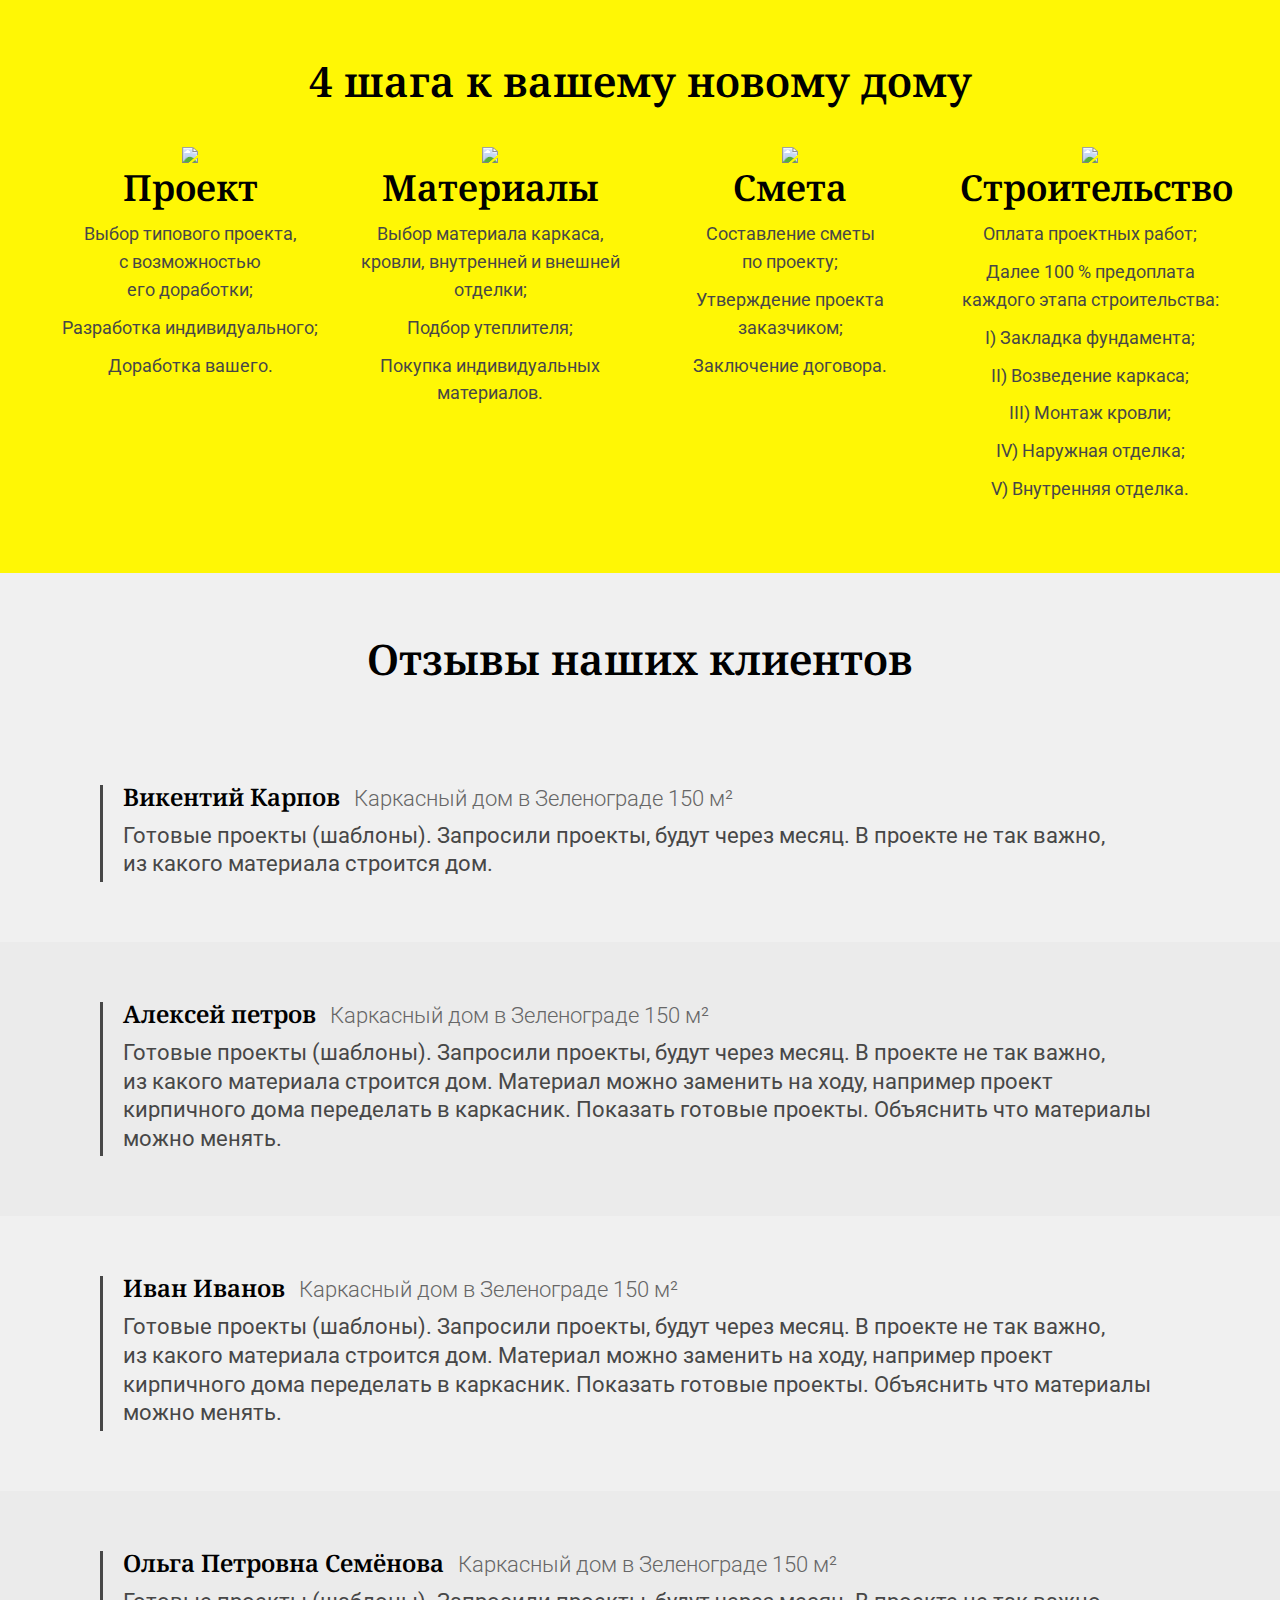
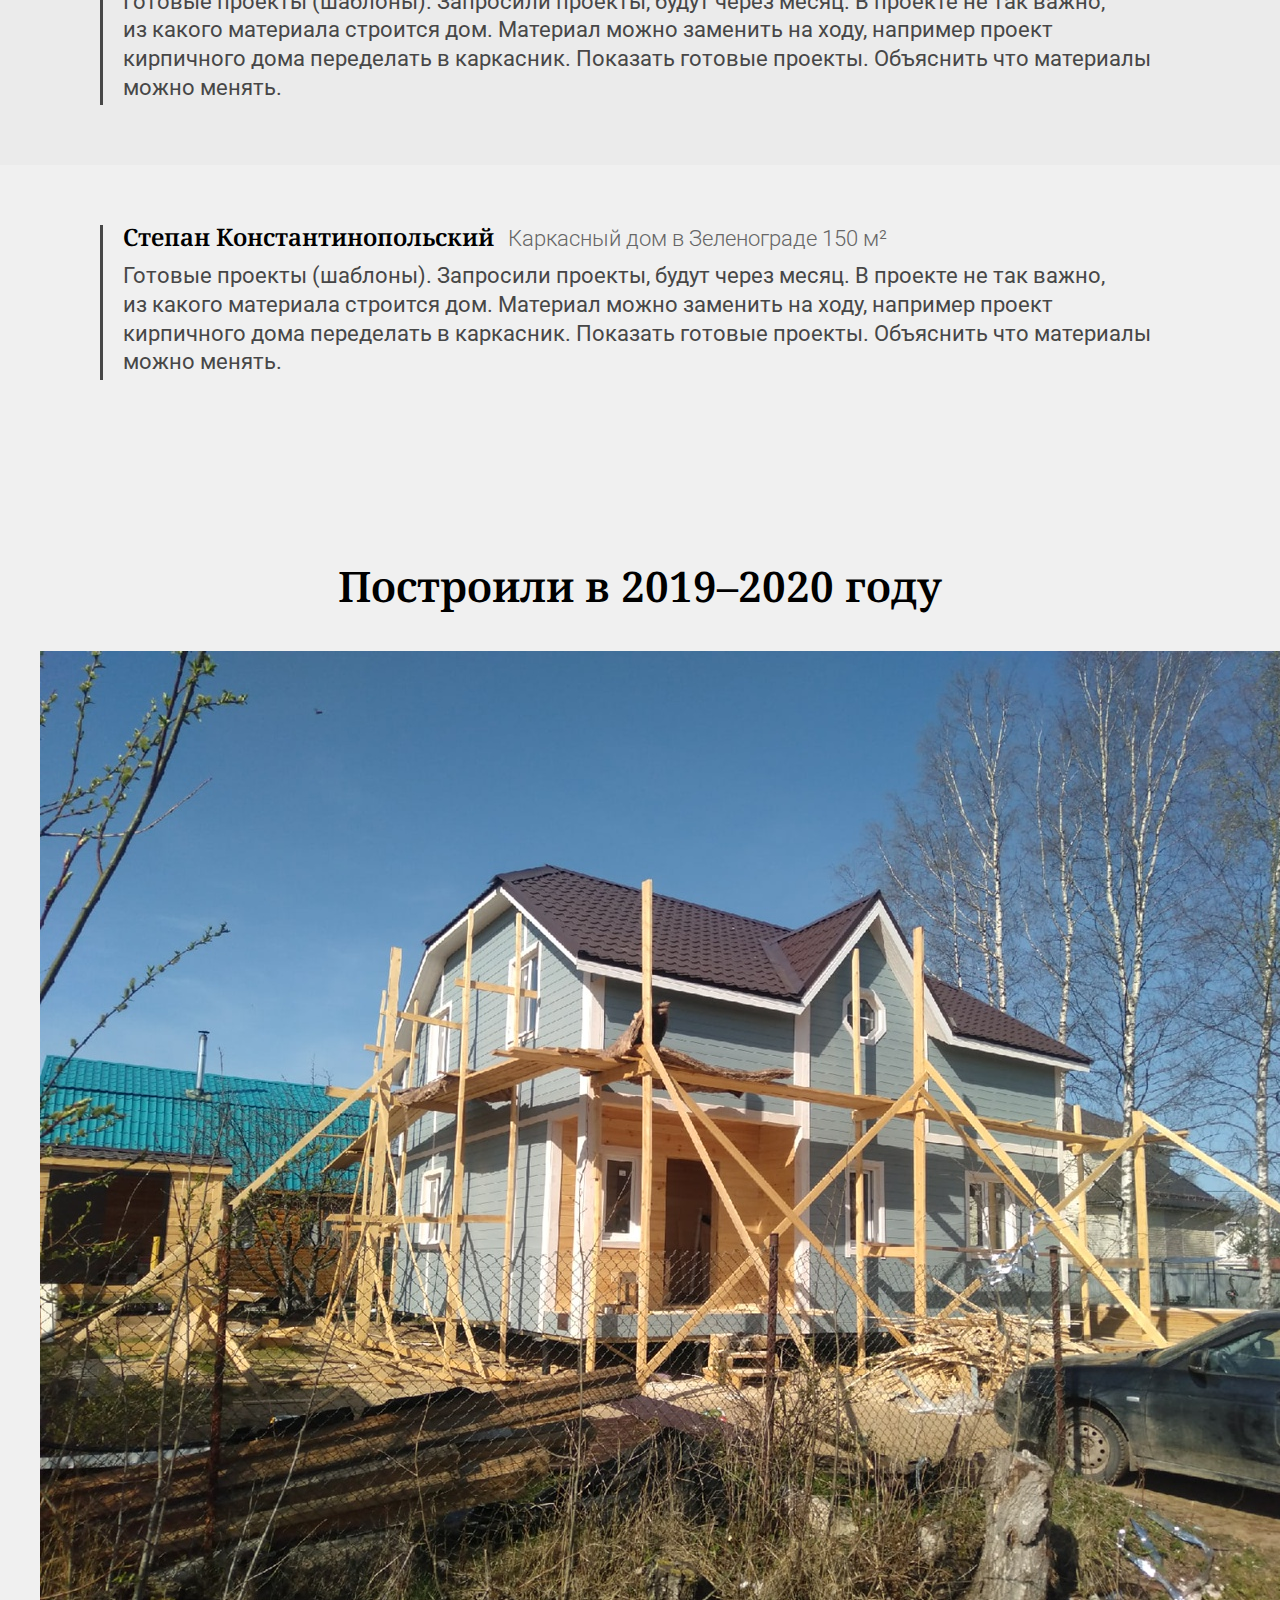
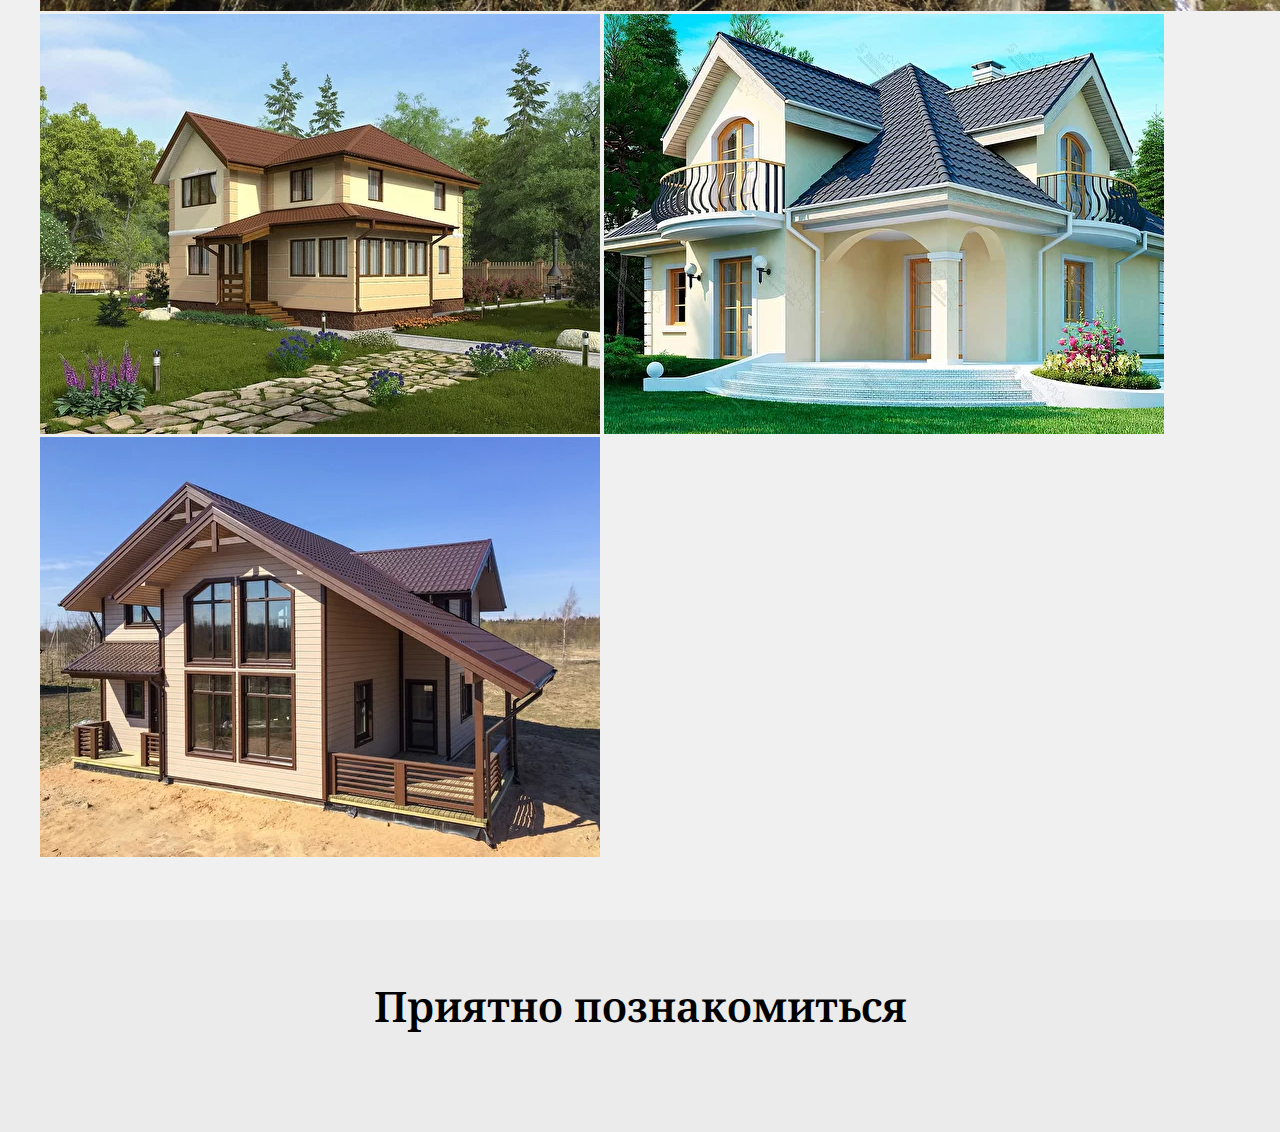
==== commit bc9cb1f8: "SyntaxBeautify" ====
--- a/www/index.html
+++ b/www/index.html
@@ -1,271 +1,282 @@
 <!doctype html>
 <html lang="ru">
+
 <head>
   <meta charset="utf-8" />
   <meta name="viewport" content="width=device-width, initial-scale=1">
   <title>Русский топор</title>
   <link rel="stylesheet" href="style.css" />
+  <!-- jQuery 1.8 or later, 33 KB -->
+  <script src="https://ajax.googleapis.com/ajax/libs/jquery/1.11.1/jquery.min.js"></script>
+
+  <!-- Fotorama from CDNJS, 19 KB -->
+  <link href="https://cdnjs.cloudflare.com/ajax/libs/fotorama/4.6.4/fotorama.css" rel="stylesheet">
+  <script src="https://cdnjs.cloudflare.com/ajax/libs/fotorama/4.6.4/fotorama.js"></script>
+
 </head>
+
 <body>
-    <div id="header">
-      <div class="header-gradient">
-        <div class="header-wrapper, t-cover">
-          <div class="title-up">
-            <span>Компания &laquo;Русский топор&raquo;</span>
-          </div>
-          <div class="title-main">
-            <h1>Строим недорогие каркасные дома в&nbsp;Москве и&nbsp;области</h1>
-          </div>
-          <div class="title-sub">
-            <span>Готовый дом &laquo;под ключ&raquo; за&nbsp;2&nbsp;месяца по&nbsp;индивидуальному
-или&nbsp;готовому проекту под&nbsp;ваш&nbsp;бюджет</span>
-          </div>
-        </div>
-      </div>
-    </div>
-
-<!-- LEAD TXT -->
-    <div class="container-grey">
-      <div id="txt-lead">
-        Мы&nbsp;компания &laquo;Русский топор&raquo;. Строим каркасные дома любой сложности
-в&nbsp;Москве и&nbsp;Подмосковье. Адаптируем любой проект под ваш бюджет.
-У&nbsp;нас работают только опытные славянские бригады с&nbsp;20-летним стажем. Всё делаем на&nbsp;совесть. Соблюдаем сроки и&nbsp;не&nbsp;раздуваем смету. Заранее обговариваем все нюансы и&nbsp;не&nbsp;преподносим сюрпризов.
-      </div>
-    </div>
-
-<!-- 8 REASONS -->
-    <div id="why-us">
-        <div class="t-cover-n-abs">
-            <div class="t-col t-col_12">
-                <div class="t-title t-align-center" style="margin-bottom: 105px;">
-                    <h3>8&nbsp;причин выбрать нас</h3>
-                </div>
-            </div>
-        </div>
-        <div class="t-cover-n-abs">
-            <div class="t-card t-col t-col_4 t-align_center">
-                <img src="img/cards/1_hand.svg"/>
-                <div class="wrappercenter">
-                    <div class="t-heading t-heading_md">Строим недорого</div>
-                    <div class="t-descr t-descr_xs">
-                        Мы&nbsp;небольшая команда профессионалов, поэтому наши цены на&nbsp;20&ndash;30&nbsp;% ниже чем&nbsp;у&nbsp;других Московских кампаний.
-                    </div>
-                </div>
-            </div>
-            <div class="t-card t-col t-col_4 t-align_center">
-                <img src="img/cards/2.svg"/>
-                <div class="wrappercenter">
-                    <div class="t-heading t-heading_md">Любые проекты</div>
-                    <div class="t-descr t-descr_xs">
-                        Вы&nbsp;можете выбрать готовый проект, предоставить свой или проработать его&nbsp;вместе с&nbsp;нами.
-                    </div>
-                </div>
-            </div>
-            <div class="t-card t-col t-col_4 t-align_center">
-                <img src="img/cards/3_building.svg"/>
-                <div class="wrappercenter">
-                    <div class="t-heading t-heading_md">Не только дома</div>
-                    <div class="t-descr t-descr_xs">
-                        Баня, сарай, септик, гараж, теплица, беседка, бассейн, фонтан, детская площадка&nbsp;&mdash; всё что пожелаете.
-                    </div>
-                </div>
-            </div>
-            <div class="t-clear t-separator"></div>
-            <div class="t-card t-col t-col_4 t-align_center">
-                <img src="img/cards/4_dlvr_speed.svg"/>
-                <div class="wrappercenter">
-                    <div class="t-heading t-heading_md">Строим быстро</div>
-                    <div class="t-descr t-descr_xs">
-                        Дом площадью в&nbsp;100&nbsp;м&sup2; по&nbsp;Финской или&nbsp;Канадской технологии мы&nbsp;построим за&nbsp;2&nbsp;месяца.
-                    </div>
-                </div>
-            </div>
-            <div class="t-card t-col t-col_4 t-align_center">
-                <img src="img/cards/5_install.svg"/>
-                <div class="wrappercenter">
-                    <div class="t-heading t-heading_md">Участвуйте сами</div>
-                    <div class="t-descr t-descr_xs">
-                        Вы&nbsp;можете выбрать и&nbsp;закупить любые материалы сами. А&nbsp;можете предоставить это нам.
-                    </div>
-                </div>
-            </div>
-            <div class="t-card t-col t-col_4 t-align_center">
-                <img src="img/cards/6_list.svg"/>
-                <div class="wrappercenter">
-                    <div class="t-heading t-heading_md">Чёткая смета</div>
-                    <div class="t-descr t-descr_xs">
-                        В&nbsp;начале проекта предусмотрим все нюансы и&nbsp;составим чёткую смету по&nbsp;проекту.
-                    </div>
-                </div>
-            </div>
-            <div class="t-clear t-separator"></div>
-            <div class="t-card t-col t-col_4 t-align_center">
-                <img src="img/cards/7_documents.svg"/>
-                <div class="wrappercenter">
-                    <div class="t-heading t-heading_md">Поэтапная оплата</div>
-                    <div class="t-descr t-descr_xs">
-                        Оплата производится в&nbsp;5&nbsp;этапов. Первый&nbsp;платёж после разработки и&nbsp;принятия проекта.
-                    </div>
-                </div>
-            </div>
-            <div class="t-card t-col t-col_4 t-align_center">
-                <img src="img/cards/8_effective.svg"/>
-                <div class="wrappercenter">
-                    <div class="t-heading t-heading_md">Гарантия 50&nbsp;лет</div>
-                    <div class="t-descr t-descr_xs">
-                        Мы&nbsp;хорошо делаем свою работу и&nbsp;гордимся её&nbsp;качеством, поэтому даём&nbsp;гарантию 50&nbsp;лет.
-                    </div>
-                </div>
-            </div>
-            <div class="t-clear t-separator"></div>
-        </div>
-    </div>
-
-<!-- HOW MUTCH? -->
-    <div class="container-grey">
-      <h3>Сколько это стоит?</h3>
-      <div class="txt-regular">
-        <p>Прикинуть порядок цен и&nbsp;сроки строительства, помогут представленные ниже типовые проекты, от&nbsp;недорогого дачного дома &laquo;Бильбао&raquo; за&nbsp;700&nbsp;000&nbsp;₽ до&nbsp;шикарной резиденции &laquo;Александрия&raquo; стоимостью 9&nbsp;500&nbsp;000&nbsp;₽.</p>
-        <p>Цена зависит от&nbsp;площади, выбранных материалов отделки и&nbsp;утепления. Вы&nbsp;можете самостоятельно подобрать и&nbsp;закупить материалы или доверить это дело нам. За&nbsp;соответствие цены качеству предоставляемых материалов мы&nbsp;отвечаем своей безупречной репутацией.</p>
-      </div>
-
-<!-- GALLERY -->
-      <div id="gallery">
-<!-- img subtile left -->
+  <div id="header">
+    <div class="header-gradient">
+      <div class="header-wrapper, t-cover">
+        <div class="title-up">
+          <span>Компания &laquo;Русский топор&raquo;</span>
+        </div>
+        <div class="title-main">
+          <h1>Строим недорогие каркасные дома в&nbsp;Москве и&nbsp;области</h1>
+        </div>
+        <div class="title-sub">
+          <span>Готовый дом &laquo;под ключ&raquo; за&nbsp;2&nbsp;месяца по&nbsp;индивидуальному
+            или&nbsp;готовому проекту под&nbsp;ваш&nbsp;бюджет</span>
+        </div>
+      </div>
+    </div>
+  </div>
+
+  <!-- LEAD TXT -->
+  <div class="container-grey">
+    <div id="txt-lead">
+      Мы&nbsp;компания &laquo;Русский топор&raquo;. Строим каркасные дома любой сложности
+      в&nbsp;Москве и&nbsp;Подмосковье. Адаптируем любой проект под ваш бюджет.
+      У&nbsp;нас работают только опытные славянские бригады с&nbsp;20-летним стажем. Всё делаем на&nbsp;совесть. Соблюдаем сроки и&nbsp;не&nbsp;раздуваем смету. Заранее обговариваем все нюансы и&nbsp;не&nbsp;преподносим сюрпризов.
+    </div>
+  </div>
+
+  <!-- 8 REASONS -->
+  <div id="why-us">
+    <div class="t-cover-n-abs">
+      <div class="t-col t-col_12">
+        <div class="t-title t-align-center" style="margin-bottom: 105px;">
+          <h3>8&nbsp;причин выбрать нас</h3>
+        </div>
+      </div>
+    </div>
+    <div class="t-cover-n-abs">
+      <div class="t-card t-col t-col_4 t-align_center">
+        <img src="img/cards/1_hand.svg" />
+        <div class="wrappercenter">
+          <div class="t-heading t-heading_md">Строим недорого</div>
+          <div class="t-descr t-descr_xs">
+            Мы&nbsp;небольшая команда профессионалов, поэтому наши цены на&nbsp;20&ndash;30&nbsp;% ниже чем&nbsp;у&nbsp;других Московских кампаний.
+          </div>
+        </div>
+      </div>
+      <div class="t-card t-col t-col_4 t-align_center">
+        <img src="img/cards/2.svg" />
+        <div class="wrappercenter">
+          <div class="t-heading t-heading_md">Любые проекты</div>
+          <div class="t-descr t-descr_xs">
+            Вы&nbsp;можете выбрать готовый проект, предоставить свой или проработать его&nbsp;вместе с&nbsp;нами.
+          </div>
+        </div>
+      </div>
+      <div class="t-card t-col t-col_4 t-align_center">
+        <img src="img/cards/3_building.svg" />
+        <div class="wrappercenter">
+          <div class="t-heading t-heading_md">Не только дома</div>
+          <div class="t-descr t-descr_xs">
+            Баня, сарай, септик, гараж, теплица, беседка, бассейн, фонтан, детская площадка&nbsp;&mdash; всё что пожелаете.
+          </div>
+        </div>
+      </div>
+      <div class="t-clear t-separator"></div>
+      <div class="t-card t-col t-col_4 t-align_center">
+        <img src="img/cards/4_dlvr_speed.svg" />
+        <div class="wrappercenter">
+          <div class="t-heading t-heading_md">Строим быстро</div>
+          <div class="t-descr t-descr_xs">
+            Дом площадью в&nbsp;100&nbsp;м&sup2; по&nbsp;Финской или&nbsp;Канадской технологии мы&nbsp;построим за&nbsp;2&nbsp;месяца.
+          </div>
+        </div>
+      </div>
+      <div class="t-card t-col t-col_4 t-align_center">
+        <img src="img/cards/5_install.svg" />
+        <div class="wrappercenter">
+          <div class="t-heading t-heading_md">Участвуйте сами</div>
+          <div class="t-descr t-descr_xs">
+            Вы&nbsp;можете выбрать и&nbsp;закупить любые материалы сами. А&nbsp;можете предоставить это нам.
+          </div>
+        </div>
+      </div>
+      <div class="t-card t-col t-col_4 t-align_center">
+        <img src="img/cards/6_list.svg" />
+        <div class="wrappercenter">
+          <div class="t-heading t-heading_md">Чёткая смета</div>
+          <div class="t-descr t-descr_xs">
+            В&nbsp;начале проекта предусмотрим все нюансы и&nbsp;составим чёткую смету по&nbsp;проекту.
+          </div>
+        </div>
+      </div>
+      <div class="t-clear t-separator"></div>
+      <div class="t-card t-col t-col_4 t-align_center">
+        <img src="img/cards/7_documents.svg" />
+        <div class="wrappercenter">
+          <div class="t-heading t-heading_md">Поэтапная оплата</div>
+          <div class="t-descr t-descr_xs">
+            Оплата производится в&nbsp;5&nbsp;этапов. Первый&nbsp;платёж после разработки и&nbsp;принятия проекта.
+          </div>
+        </div>
+      </div>
+      <div class="t-card t-col t-col_4 t-align_center">
+        <img src="img/cards/8_effective.svg" />
+        <div class="wrappercenter">
+          <div class="t-heading t-heading_md">Гарантия 50&nbsp;лет</div>
+          <div class="t-descr t-descr_xs">
+            Мы&nbsp;хорошо делаем свою работу и&nbsp;гордимся её&nbsp;качеством, поэтому даём&nbsp;гарантию 50&nbsp;лет.
+          </div>
+        </div>
+      </div>
+      <div class="t-clear t-separator"></div>
+    </div>
+  </div>
+
+  <!-- HOW MUTCH? -->
+  <div class="container-grey">
+    <h3>Сколько это стоит?</h3>
+    <div class="txt-regular">
+      <p>Прикинуть порядок цен и&nbsp;сроки строительства, помогут представленные ниже типовые проекты, от&nbsp;недорогого дачного дома &laquo;Бильбао&raquo; за&nbsp;700&nbsp;000&nbsp;₽ до&nbsp;шикарной резиденции &laquo;Александрия&raquo; стоимостью
+        9&nbsp;500&nbsp;000&nbsp;₽.</p>
+      <p>Цена зависит от&nbsp;площади, выбранных материалов отделки и&nbsp;утепления. Вы&nbsp;можете самостоятельно подобрать и&nbsp;закупить материалы или доверить это дело нам. За&nbsp;соответствие цены качеству предоставляемых материалов
+        мы&nbsp;отвечаем своей безупречной репутацией.</p>
+    </div>
+
+    <!-- GALLERY -->
+    <div id="gallery">
+      <!-- img subtile left -->
       <div class="gallery-left">
         <div class="table">
-        <div>
-          <img class="img-left" src="img/antwerpen.webp" />
-        </div>
-        <div class="subtitle-left">
-          <h4>Антверпен</h4>
-          <span class="subtitle-left-1">1&nbsp;200&nbsp;000 &#8381;&#12644;130&nbsp;м&#178;</span>
-          <br />
-          <span class="subtitle-left-2">Построим за&nbsp;3&nbsp;месяца</span>
-        </div>
-      </div>
-      </div>
-<!-- img subtitle right -->
+          <div>
+            <img class="img-left" src="img/antwerpen.webp" />
+          </div>
+          <div class="subtitle-left">
+            <h4>Антверпен</h4>
+            <span class="subtitle-left-1">1&nbsp;200&nbsp;000 &#8381;&#12644;130&nbsp;м&#178;</span>
+            <br />
+            <span class="subtitle-left-2">Построим за&nbsp;3&nbsp;месяца</span>
+          </div>
+        </div>
+      </div>
+      <!-- img subtitle right -->
       <div class="gallery-right">
         <div class="table">
-        <div class="subtitle-right">
-          <h4>Лиссабон</h4>
-          <span class="subtitle-right-1">2&nbsp;500&nbsp;000 ₽ㅤ300&nbsp;м&sup2;</span>
-          <br />
-          <span class="subtitle-right-2">Построим за&nbsp;3&nbsp;месяца</span>
-        </div>
-        <div>
-          <img class="img-right" src="img/lissabon.webp" />
-        </div>
-      </div>
-      </div>
-<!-- img subtitle left -->
+          <div class="subtitle-right">
+            <h4>Лиссабон</h4>
+            <span class="subtitle-right-1">2&nbsp;500&nbsp;000 ₽ㅤ300&nbsp;м&sup2;</span>
+            <br />
+            <span class="subtitle-right-2">Построим за&nbsp;3&nbsp;месяца</span>
+          </div>
+          <div>
+            <img class="img-right" src="img/lissabon.webp" />
+          </div>
+        </div>
+      </div>
+      <!-- img subtitle left -->
       <div class="gallery-left">
         <div class="table">
-        <div>
-          <img class="img-left" src="img/wersal.webp" />
-        </div>
-        <div class="subtitle-left">
-          <h4>Версаль</h4>
-          <span class="subtitle-left-1">2&nbsp;800&nbsp;000 ₽ㅤ240&nbsp;м&sup2;</span>
-          <br />
-          <span class="subtitle-left-2">Построим за&nbsp;4&nbsp;месяца</span>
-        </div>
-      </div>
-      </div>
-    </div>
-<!-- /GALLERY -->
-        <div class="t-col t-col_12">
-            <div class="t-title t-align-center">
-                <h3>Любой проект легко адаптируется под ваши потребности и&nbsp;бюджет</h3>
-            </div>
-        </div>
-        <div class="t-clear"></div>
-        <p class="txt-regular">Можно пристроить к&nbsp;дому веранду, гараж или балкон. Можно убрать мансарду, изменить планировку, немного подвинуть стены или сократить целый этаж. Всё что пожелаете.</p>
-        </div>
-
-<!-- FOUR STEPS -->
-<div class="container-yellow">
+          <div>
+            <img class="img-left" src="img/wersal.webp" />
+          </div>
+          <div class="subtitle-left">
+            <h4>Версаль</h4>
+            <span class="subtitle-left-1">2&nbsp;800&nbsp;000 ₽ㅤ240&nbsp;м&sup2;</span>
+            <br />
+            <span class="subtitle-left-2">Построим за&nbsp;4&nbsp;месяца</span>
+          </div>
+        </div>
+      </div>
+    </div>
+    <!-- /GALLERY -->
+    <div class="t-col t-col_12">
+      <div class="t-title t-align-center">
+        <h3>Любой проект легко адаптируется под ваши потребности и&nbsp;бюджет</h3>
+      </div>
+    </div>
+    <div class="t-clear"></div>
+    <p class="txt-regular">Можно пристроить к&nbsp;дому веранду, гараж или балкон. Можно убрать мансарду, изменить планировку, немного подвинуть стены или сократить целый этаж. Всё что пожелаете.</p>
+  </div>
+
+  <!-- FOUR STEPS -->
+  <div class="container-yellow">
     <div class="t-cover-n-abs">
-        <div class="t-col t-col_12">
-            <div class="t-title t-align-center">
-                <h3>4 шага к вашему новому дому</h3>
-            </div>
-        </div>
+      <div class="t-col t-col_12">
+        <div class="t-title t-align-center">
+          <h3>4 шага к вашему новому дому</h3>
+        </div>
+      </div>
     </div>
     <div class="t-cover-n-abs">
-        <div class="t-card t-col t-col_3 t-align_center">
-            <img src="img/circle-1.svg"/>
-            <div class="wrappercenter">
-                <h4 style="padding-bottom: 10px;">Проект</h4>
-                <div class="t-descr t-descr_xs">
-                  <ul>
-                    <li>Выбор типового проекта, с&nbsp;возможностью его&nbsp;доработки;</li>
-                    <li>Разработка индивидуального;</li>
-                    <li>Доработка вашего.</li>
-                  </ul>
-                </div>
-            </div>
-        </div>
-        <div class="t-card t-col t-col_3 t-align_center">
-            <img src="img/circle-2.svg"/>
-            <div class="wrappercenter">
-                <h4 style="padding-bottom: 10px;">Материалы</h4>
-                <div class="t-descr t-descr_xs">
-                    <ul>
-                      <li>Выбор материала каркаса, кровли, внутренней и&nbsp;внешней отделки;</li>
-                      <li>Подбор утеплителя;</li>
-                      <li>Покупка индивидуальных материалов.</li>
-                    </ul>
-                </div>
-            </div>
-        </div>
-        <div class="t-card t-col t-col_3 t-align_center">
-            <img src="img/circle-3.svg"/>
-            <div class="wrappercenter">
-                <h4 style="padding-bottom: 10px;">Смета</h4>
-                <div class="t-descr t-descr_xs">
-                    <ul>
-                      <li>Составление сметы по&nbsp;проекту;</li>
-                      <li>Утверждение проекта заказчиком;</li>
-                      <li>Заключение договора.</li>
-                    </ul>
-                </div>
-            </div>
-        </div>
-        <div class="t-card t-col t-col_3 t-align_center">
-            <img src="img/circle-4.svg"/>
-            <div class="wrappercenter">
-                <h4 style="padding-bottom: 10px;">Строительство</h4>
-                <div class="t-descr t-descr_xs">
-                    <ul>
-                      <li>Оплата проектных работ;</li>
-                      <li>Далее 100&thinsp;%&nbsp;предоплата каждого этапа строительства:</li>
-                      <li>I)&nbsp;Закладка фундамента;</li>
-                      <li>II)&nbsp;Возведение каркаса;</li>
-                      <li>III)&nbsp;Монтаж кровли;</li>
-                      <li>IV)&nbsp;Наружная отделка;</li>
-                      <li>V)&nbsp;Внутренняя отделка.</li>
-                    </ul>
-                </div>
-            </div>
-        </div>
-      </div>
-<div class="t-clear t-separator"></div>
-</div>
-
-<!-- FEEDBACKS -->
-    <div class="container-grey">
-      <h3>Отзывы наших клиентов</h3>
-
-      <div id="feedback">
-      <div class="feedback-border">
-          <span class="feedback-header">Викентий Карпов</span>
-          <span class="feedback-subtitle">Каркасный дом в&nbsp;Зеленограде 150&nbsp;м&sup2;</span>
-          <span class="feedback-txt">
+      <div class="t-card t-col t-col_3 t-align_center">
+        <img src="img/circle-1.svg" />
+        <div class="wrappercenter">
+          <h4 style="padding-bottom: 10px;">Проект</h4>
+          <div class="t-descr t-descr_xs">
+            <ul>
+              <li>Выбор типового проекта, с&nbsp;возможностью его&nbsp;доработки;</li>
+              <li>Разработка индивидуального;</li>
+              <li>Доработка вашего.</li>
+            </ul>
+          </div>
+        </div>
+      </div>
+      <div class="t-card t-col t-col_3 t-align_center">
+        <img src="img/circle-2.svg" />
+        <div class="wrappercenter">
+          <h4 style="padding-bottom: 10px;">Материалы</h4>
+          <div class="t-descr t-descr_xs">
+            <ul>
+              <li>Выбор материала каркаса, кровли, внутренней и&nbsp;внешней отделки;</li>
+              <li>Подбор утеплителя;</li>
+              <li>Покупка индивидуальных материалов.</li>
+            </ul>
+          </div>
+        </div>
+      </div>
+      <div class="t-card t-col t-col_3 t-align_center">
+        <img src="img/circle-3.svg" />
+        <div class="wrappercenter">
+          <h4 style="padding-bottom: 10px;">Смета</h4>
+          <div class="t-descr t-descr_xs">
+            <ul>
+              <li>Составление сметы по&nbsp;проекту;</li>
+              <li>Утверждение проекта заказчиком;</li>
+              <li>Заключение договора.</li>
+            </ul>
+          </div>
+        </div>
+      </div>
+      <div class="t-card t-col t-col_3 t-align_center">
+        <img src="img/circle-4.svg" />
+        <div class="wrappercenter">
+          <h4 style="padding-bottom: 10px;">Строительство</h4>
+          <div class="t-descr t-descr_xs">
+            <ul>
+              <li>Оплата проектных работ;</li>
+              <li>Далее 100&thinsp;%&nbsp;предоплата каждого этапа строительства:</li>
+              <li>I)&nbsp;Закладка фундамента;</li>
+              <li>II)&nbsp;Возведение каркаса;</li>
+              <li>III)&nbsp;Монтаж кровли;</li>
+              <li>IV)&nbsp;Наружная отделка;</li>
+              <li>V)&nbsp;Внутренняя отделка.</li>
+            </ul>
+          </div>
+        </div>
+      </div>
+    </div>
+    <div class="t-clear t-separator"></div>
+  </div>
+
+  <!-- FEEDBACKS -->
+  <div class="container-grey">
+    <h3>Отзывы наших клиентов</h3>
+
+    <div id="feedback">
+      <div class="feedback-border">
+        <span class="feedback-header">Викентий Карпов</span>
+        <span class="feedback-subtitle">Каркасный дом в&nbsp;Зеленограде 150&nbsp;м&sup2;</span>
+        <span class="feedback-txt">
           Готовые проекты (шаблоны). Запросили проекты, будут через месяц. В&nbsp;проекте не&nbsp;так важно, из&nbsp;какого материала строится дом.
         </span>
-    </div>
+      </div>
     </div>
 
     <div id="feedback-alt">
@@ -273,9 +284,10 @@
         <span class="feedback-header">Алексей петров</span>
         <span class="feedback-subtitle">Каркасный дом в&nbsp;Зеленограде 150&nbsp;м&sup2;</span>
         <span class="feedback-txt">
-        Готовые проекты (шаблоны). Запросили проекты, будут через месяц. В&nbsp;проекте не&nbsp;так важно, из&nbsp;какого материала строится дом. Материал можно заменить на&nbsp;ходу, например проект кирпичного дома переделать в&nbsp;каркасник. Показать готовые проекты. Объяснить что материалы можно менять.
-      </span>
-    </div>
+          Готовые проекты (шаблоны). Запросили проекты, будут через месяц. В&nbsp;проекте не&nbsp;так важно, из&nbsp;какого материала строится дом. Материал можно заменить на&nbsp;ходу, например проект кирпичного дома переделать в&nbsp;каркасник.
+          Показать готовые проекты. Объяснить что материалы можно менять.
+        </span>
+      </div>
     </div>
 
     <div id="feedback">
@@ -283,9 +295,10 @@
         <span class="feedback-header">Иван Иванов</span>
         <span class="feedback-subtitle">Каркасный дом в&nbsp;Зеленограде 150&nbsp;м&sup2;</span>
         <span class="feedback-txt">
-        Готовые проекты (шаблоны). Запросили проекты, будут через месяц. В&nbsp;проекте не&nbsp;так важно, из&nbsp;какого материала строится дом. Материал можно заменить на&nbsp;ходу, например проект кирпичного дома переделать в&nbsp;каркасник. Показать готовые проекты. Объяснить что материалы можно менять.
-      </span>
-    </div>
+          Готовые проекты (шаблоны). Запросили проекты, будут через месяц. В&nbsp;проекте не&nbsp;так важно, из&nbsp;какого материала строится дом. Материал можно заменить на&nbsp;ходу, например проект кирпичного дома переделать в&nbsp;каркасник.
+          Показать готовые проекты. Объяснить что материалы можно менять.
+        </span>
+      </div>
     </div>
 
     <div id="feedback-alt">
@@ -293,28 +306,44 @@
         <span class="feedback-header">Ольга Петровна Семёнова</span>
         <span class="feedback-subtitle">Каркасный дом в&nbsp;Зеленограде 150&nbsp;м&sup2;</span>
         <span class="feedback-txt">
-        Готовые проекты (шаблоны). Запросили проекты, будут через месяц. В&nbsp;проекте не&nbsp;так важно, из&nbsp;какого материала строится дом. Материал можно заменить на&nbsp;ходу, например проект кирпичного дома переделать в&nbsp;каркасник. Показать готовые проекты. Объяснить что материалы можно менять.
-      </span>
-    </div>
-  </div>
+          Готовые проекты (шаблоны). Запросили проекты, будут через месяц. В&nbsp;проекте не&nbsp;так важно, из&nbsp;какого материала строится дом. Материал можно заменить на&nbsp;ходу, например проект кирпичного дома переделать в&nbsp;каркасник.
+          Показать готовые проекты. Объяснить что материалы можно менять.
+        </span>
+      </div>
+    </div>
 
     <div id="feedback">
       <div class="feedback-border">
         <span class="feedback-header">Степан Константинопольский</span>
         <span class="feedback-subtitle">Каркасный дом в&nbsp;Зеленограде 150&nbsp;м&sup2;</span>
         <span class="feedback-txt">
-        Готовые проекты (шаблоны). Запросили проекты, будут через месяц. В&nbsp;проекте не&nbsp;так важно, из&nbsp;какого материала строится дом. Материал можно заменить на&nbsp;ходу, например проект кирпичного дома переделать в&nbsp;каркасник. Показать готовые проекты. Объяснить что материалы можно менять.
-      </span>
-    </div>
-    </div>
-  </div>
-<!-- CONSTRUCTED -->
-<div class="container-grey">
+          Готовые проекты (шаблоны). Запросили проекты, будут через месяц. В&nbsp;проекте не&nbsp;так важно, из&nbsp;какого материала строится дом. Материал можно заменить на&nbsp;ходу, например проект кирпичного дома переделать в&nbsp;каркасник.
+          Показать готовые проекты. Объяснить что материалы можно менять.
+        </span>
+      </div>
+    </div>
+  </div>
+
+  <!-- CONSTRUCTED -->
+  <div class="container-grey">
     <h3>Построили в&nbsp;2019&ndash;2020 году</h3>
     <div id="gallery-constructed">
-    <p class="txt-regular">xcvxzvxzcv
-  xcvzxcvzxcvxz
-xcvzxcvzxcvxz</p></div>
-</div>
+      <!-- FOTORAMA -->
+      <div class="fotorama" data-keyboard="true" data-nav="thumbs" data-width="100%" data-ratio="800/600">
+        <img src="img/hat_back.jpg">
+        <img src="img/lissabon.webp">
+        <img src="img/wersal.webp">
+        <img src="img/antwerpen.webp">
+      </div>
+    </div>
+  </div>
+
+  <!-- NICE TO MEET YOU -->
+  <div class="container-grey-alt">
+    <h3>Приятно познакомиться</h3>
+    <div id="board-of-honor">
+    </div>
+  </div>
 </body>
+
 </html>
--- a/www/style.css
+++ b/www/style.css
@@ -5,7 +5,6 @@
    v2.0 | 20110126
    License: none (public domain)
 */
-
 html, body, div, span, applet, object, iframe,
 h1, h2, h3, h4, h5, h6, p, blockquote, pre,
 a, abbr, acronym, address, big, cite, code,
@@ -27,25 +26,31 @@
   vertical-align: baseline;
   -webkit-font-smoothing: antialiased;
 }
+
 /* HTML5 display-role reset for older browsers */
 article, aside, details, figcaption, figure,
 footer, header, hgroup, menu, nav, section {
   display: block;
 }
+
 body {
   line-height: 1;
 }
+
 ol, ul {
   list-style: none;
 }
+
 blockquote, q {
   quotes: none;
 }
+
 blockquote:before, blockquote:after,
 q:before, q:after {
   content: '';
   content: none;
 }
+
 table {
   border-collapse: collapse;
   border-spacing: 0;
@@ -77,7 +82,7 @@
 }
 
 #header .header-gradient {
-  background-image: -webkit-linear-gradient(top, rgba(0,12,105,0.70), rgba(0,0,0,0.90));
+  background-image: -webkit-linear-gradient(top, rgba(0, 12, 105, 0.70), rgba(0, 0, 0, 0.90));
   position: absolute;
   top: 0;
   right: 0;
@@ -166,7 +171,7 @@
 }
 
 h3 {
-  font-family: 'Noto Serif',serif;
+  font-family: 'Noto Serif', serif;
   font-size: 42px;
   line-height: 1.23;
   font-weight: 600;
@@ -195,6 +200,16 @@
   padding-top: 60px;
   padding-bottom: 60px;
   background-color: #f0f0f0;
+}
+
+.container-grey-alt {
+  margin-left: auto;
+  margin-right: auto;
+  width: 100%;
+  max-width: 100%;
+  padding-top: 60px;
+  padding-bottom: 60px;
+  background-color: #ebebeb;
 }
 
 .container-yellow {
@@ -333,16 +348,16 @@
 }
 
 .feedback-txt {
-    font-family: 'Roboto', sans-serif;
-    font-size: 22px;
-    line-height: 1.3;
-    font-weight: 400;
-    text-align: left;
-    color: #474747;
-    padding-top: 10px;
-    max-width: 1200px;
-    margin-right: 100px;
-    display: inline-block;
+  font-family: 'Roboto', sans-serif;
+  font-size: 22px;
+  line-height: 1.3;
+  font-weight: 400;
+  text-align: left;
+  color: #474747;
+  padding-top: 10px;
+  max-width: 1200px;
+  margin-right: 100px;
+  display: inline-block;
 }
 
 .feedback-border {
@@ -354,108 +369,110 @@
 
 /* CONSTRUCTED */
 #gallery-constructed {
-  margin-left: auto;
-  margin-right: auto;
-
-}
-
+  width: 100%;
+  max-width: 1200px;
+  margin-left: auto;
+  margin-right: auto;
+}
+
+/* BOARD OF HONOR */
 /* FROM TIGGA */
 .t-cover-n-abs {
-    margin-left: auto;
-    margin-right: auto;
-    width: 100%;
-    max-width: 1200px;
-    padding: 0;
-    box-sizing: content-box;
-    text-align: center;
+  margin-left: auto;
+  margin-right: auto;
+  width: 100%;
+  max-width: 1200px;
+  padding: 0;
+  box-sizing: content-box;
+  text-align: center;
 }
 
 .t-align-center {
-    text-align: center;
+  text-align: center;
 }
 
 .t-col {
-    display: inline;
-    float: left;
-    margin-left: 20px;
-    margin-right: 20px;
-    width: 100%;
+  display: inline;
+  float: left;
+  margin-left: 20px;
+  margin-right: 20px;
+  width: 100%;
 }
 
 .t-col_3 {
-    max-width: 260px;
+  max-width: 260px;
 }
 
 .t-col_4 {
-    max-width: 360px;
+  max-width: 360px;
 }
 
 .t-col_12 {
-    max-width: 1160px;
+  max-width: 1160px;
 }
 
 .t-clear {
-    clear: both;
+  clear: both;
 }
 
 #why-us {
-    width: 100%;
-    padding-top: 60px;
-    padding-bottom: 60px;
-    background-color: #fff705;
+  width: 100%;
+  padding-top: 60px;
+  padding-bottom: 60px;
+  background-color: #fff705;
 }
 
 #why-us .t-title {
-    margin-bottom: 30px;
+  margin-bottom: 30px;
 }
 
 #why-us .t-title h3 {
-    font-family: 'Noto Serif',serif;
-    font-weight: 600;
-    color: #000;
-    font-size: 42px;
-    line-height: 1.23;
+  font-family: 'Noto Serif', serif;
+  font-weight: 600;
+  color: #000;
+  font-size: 42px;
+  line-height: 1.23;
 }
 
 #why-us .t-card img {
-    margin-bottom: 25px;
-    width: 100px;
-    height: auto;
-    max-width: 100%;
+  margin-bottom: 25px;
+  width: 100px;
+  height: auto;
+  max-width: 100%;
 }
 
 #why-us .t-card .wrappercenter {
-    padding-left: 20px;
-    padding-right: 20px;
+  padding-left: 20px;
+  padding-right: 20px;
 }
 
 #why-us .t-heading_md {
-    margin-bottom: 25px;
-    margin-top: 12px;
+  margin-bottom: 25px;
+  margin-top: 12px;
 }
 
 #why-us .t-separator {
-    margin-bottom: 90px;
+  margin-bottom: 90px;
 }
 
 .t-heading_md {
-    font-size: 30px;
-    line-height: 1.17;
+  font-size: 30px;
+  line-height: 1.17;
 }
 
 .t-heading {
-    font-family: 'Noto Serif',serif;
-    font-weight: 600;
-    color: #000;
+  font-family: 'Noto Serif', serif;
+  font-weight: 600;
+  color: #000;
 }
 
 .t-descr_xs {
-    font-size: 18px;
-    line-height: 1.55;
+  font-size: 18px;
+  line-height: 1.55;
 }
 
 .t-descr {
-    font-family: 'Roboto',sans-serif;
-    font-weight: 400;
-    color: #474747;
-}
+  font-family: 'Roboto', sans-serif;
+  font-weight: 400;
+  color: #474747;
+}
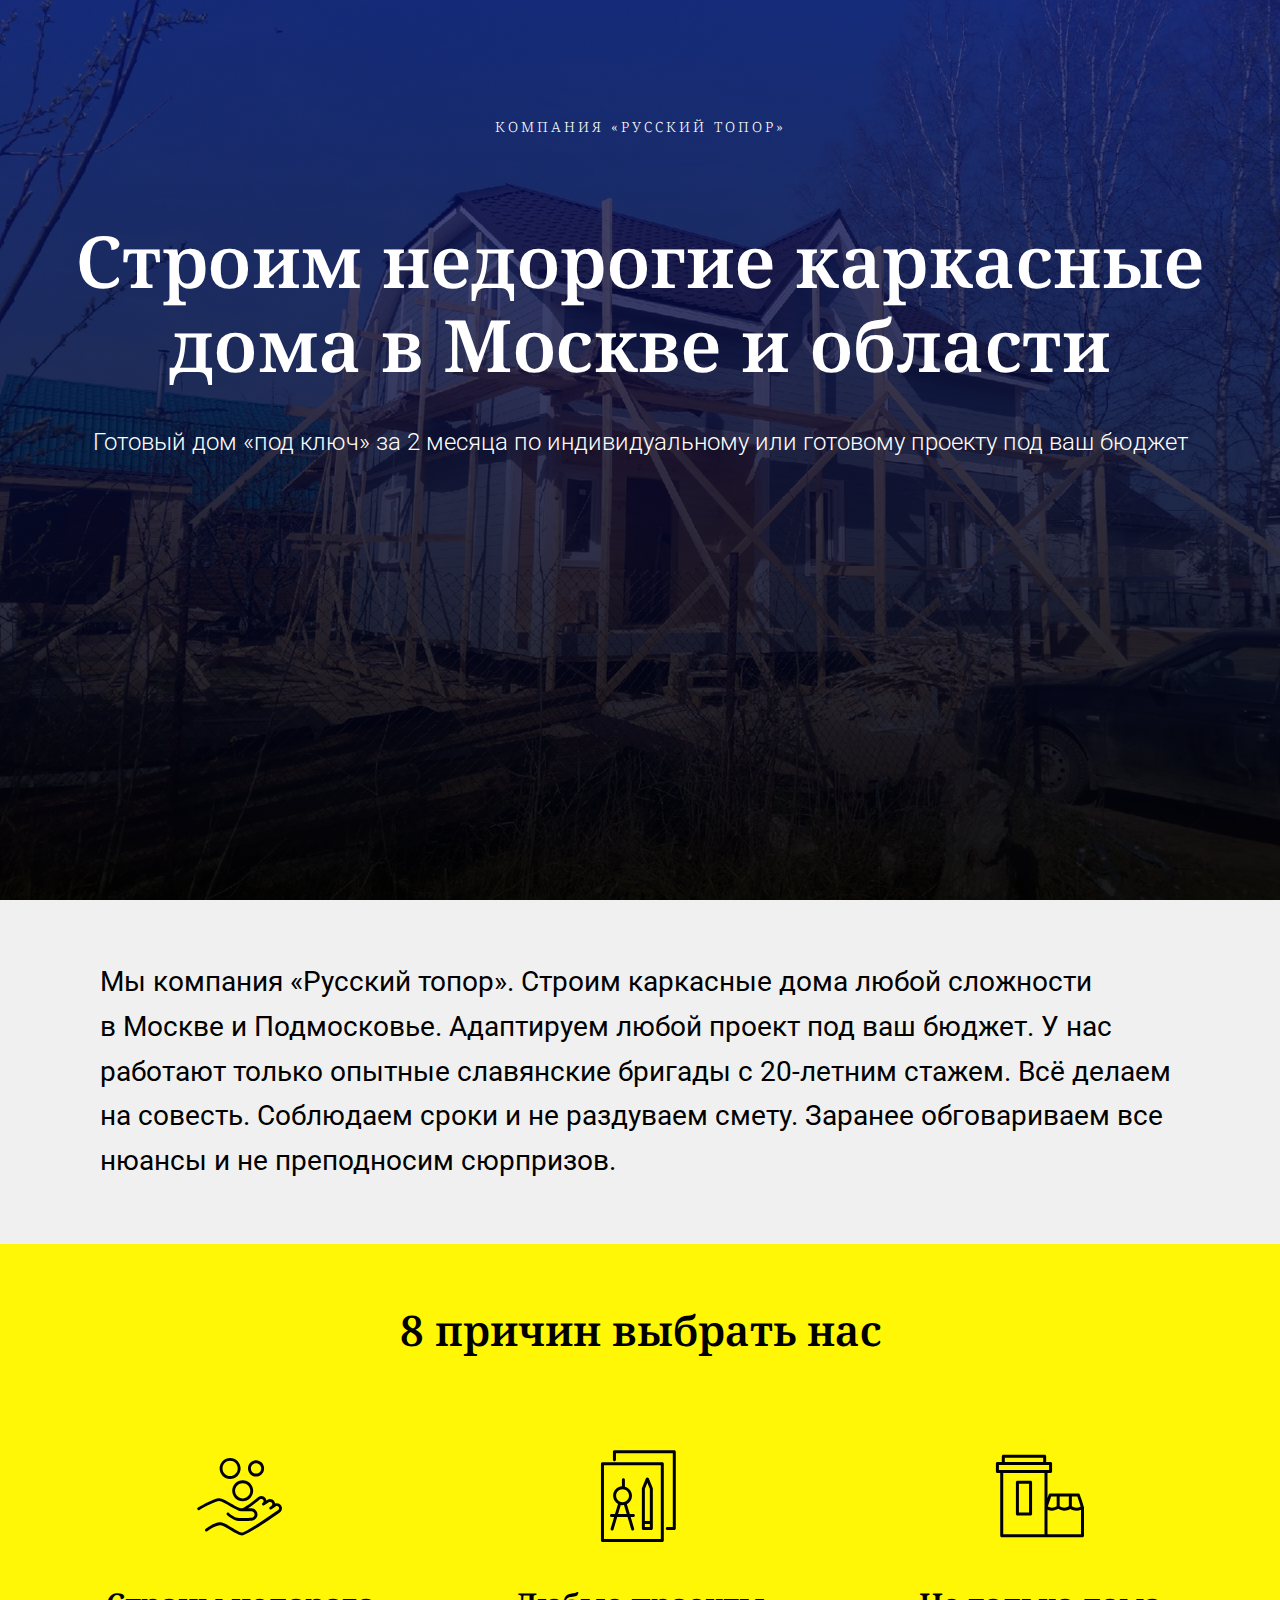
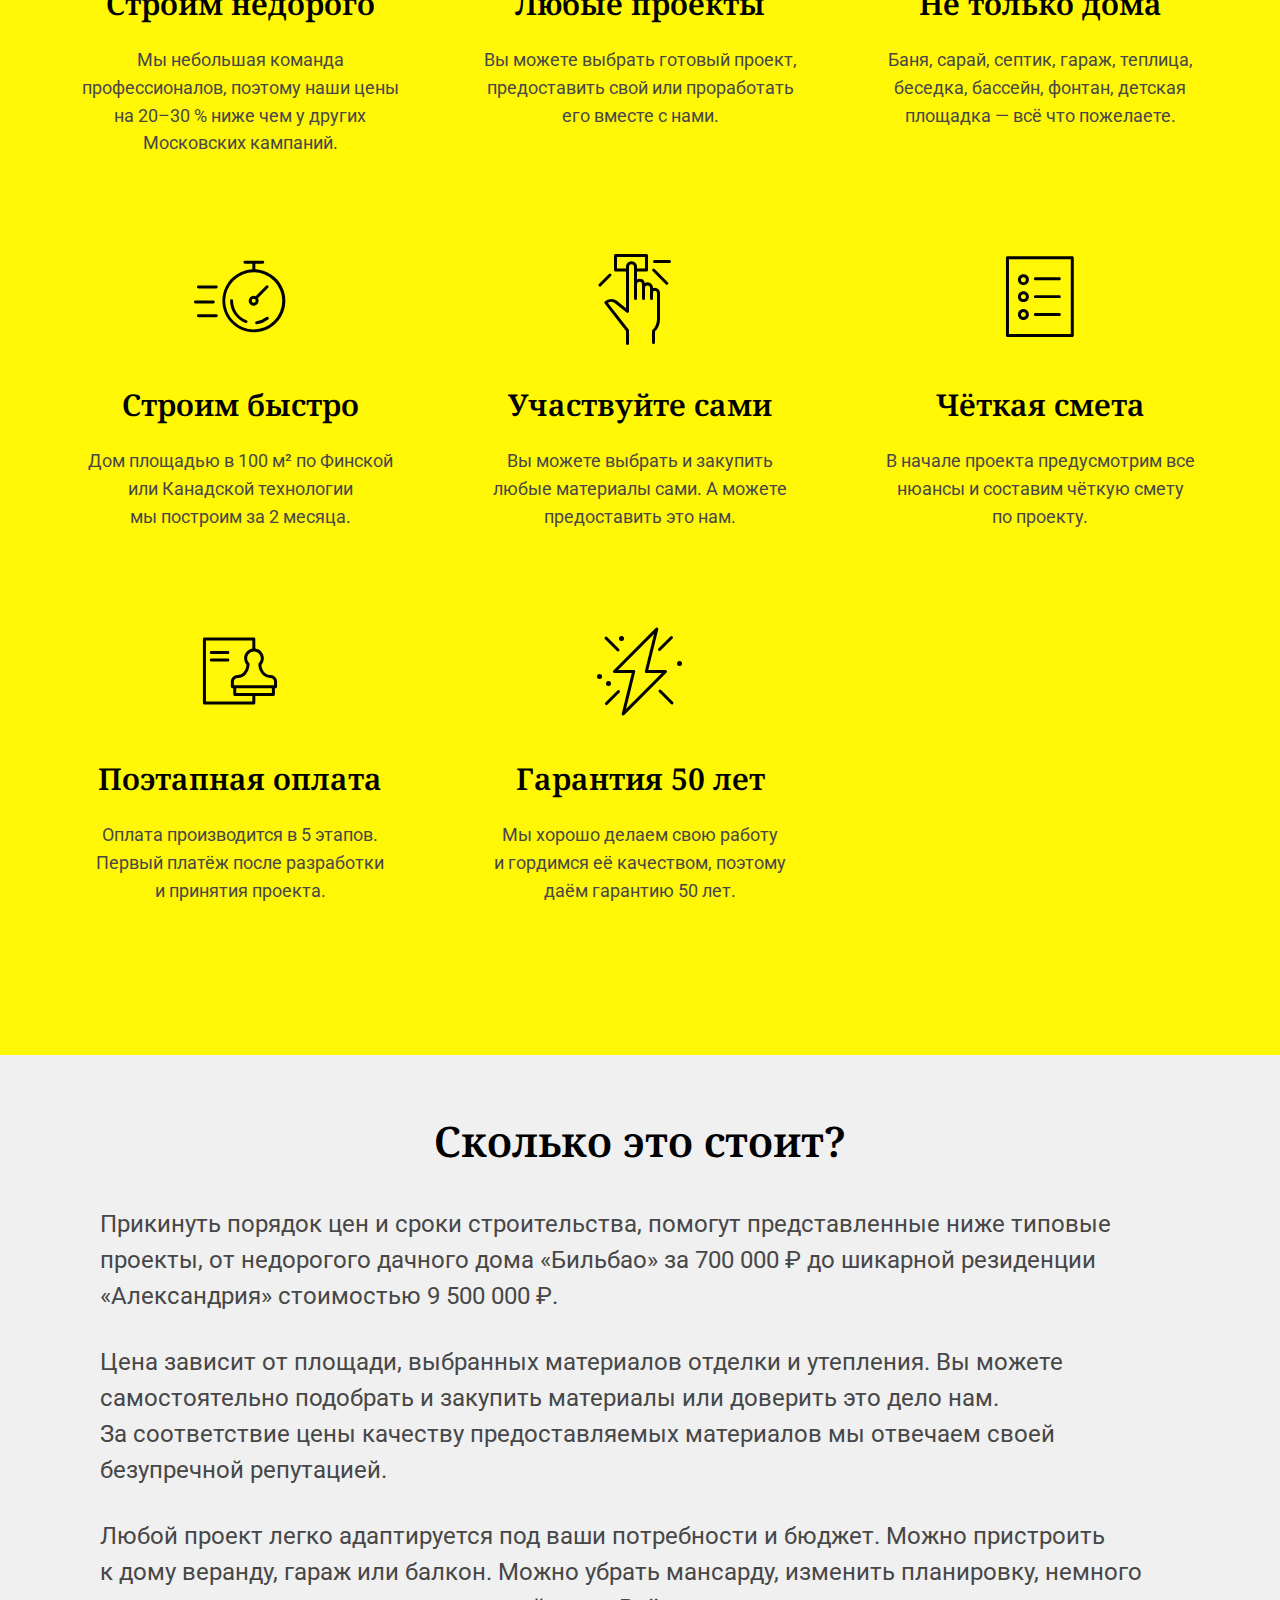
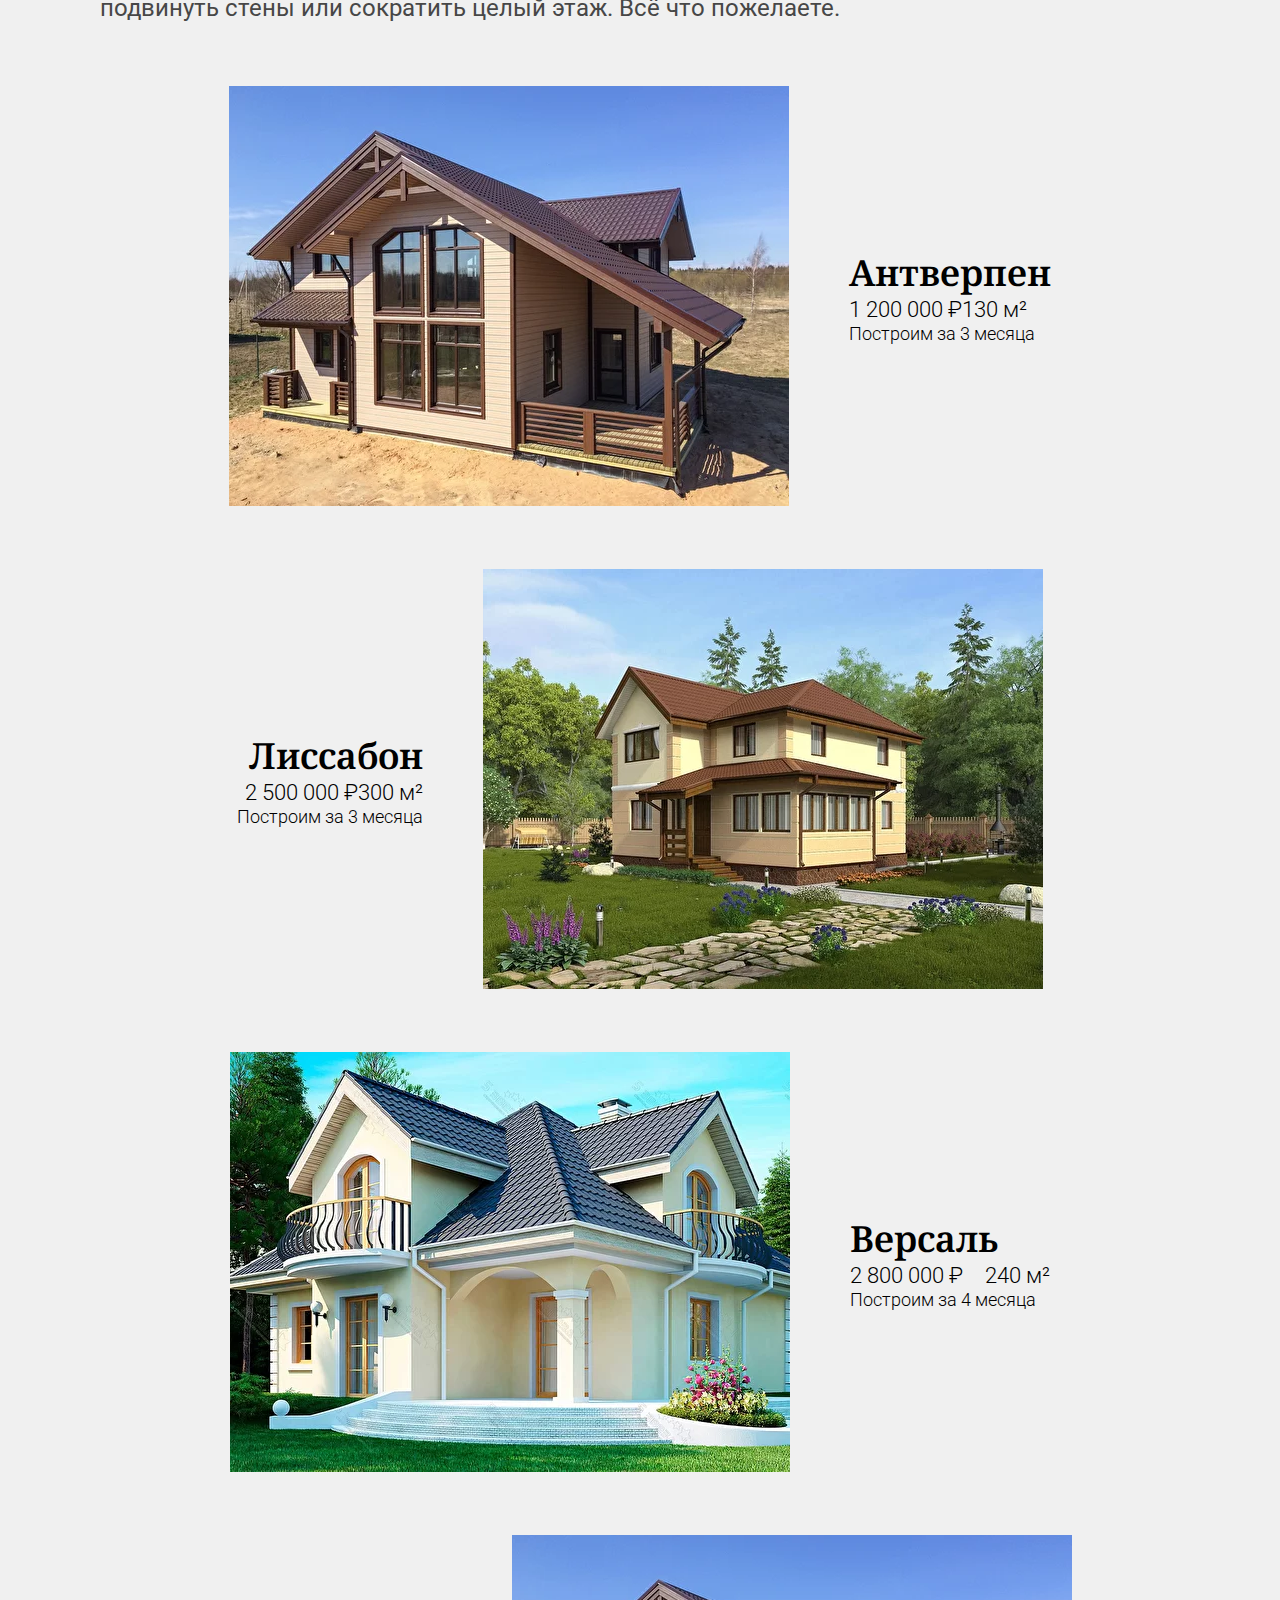
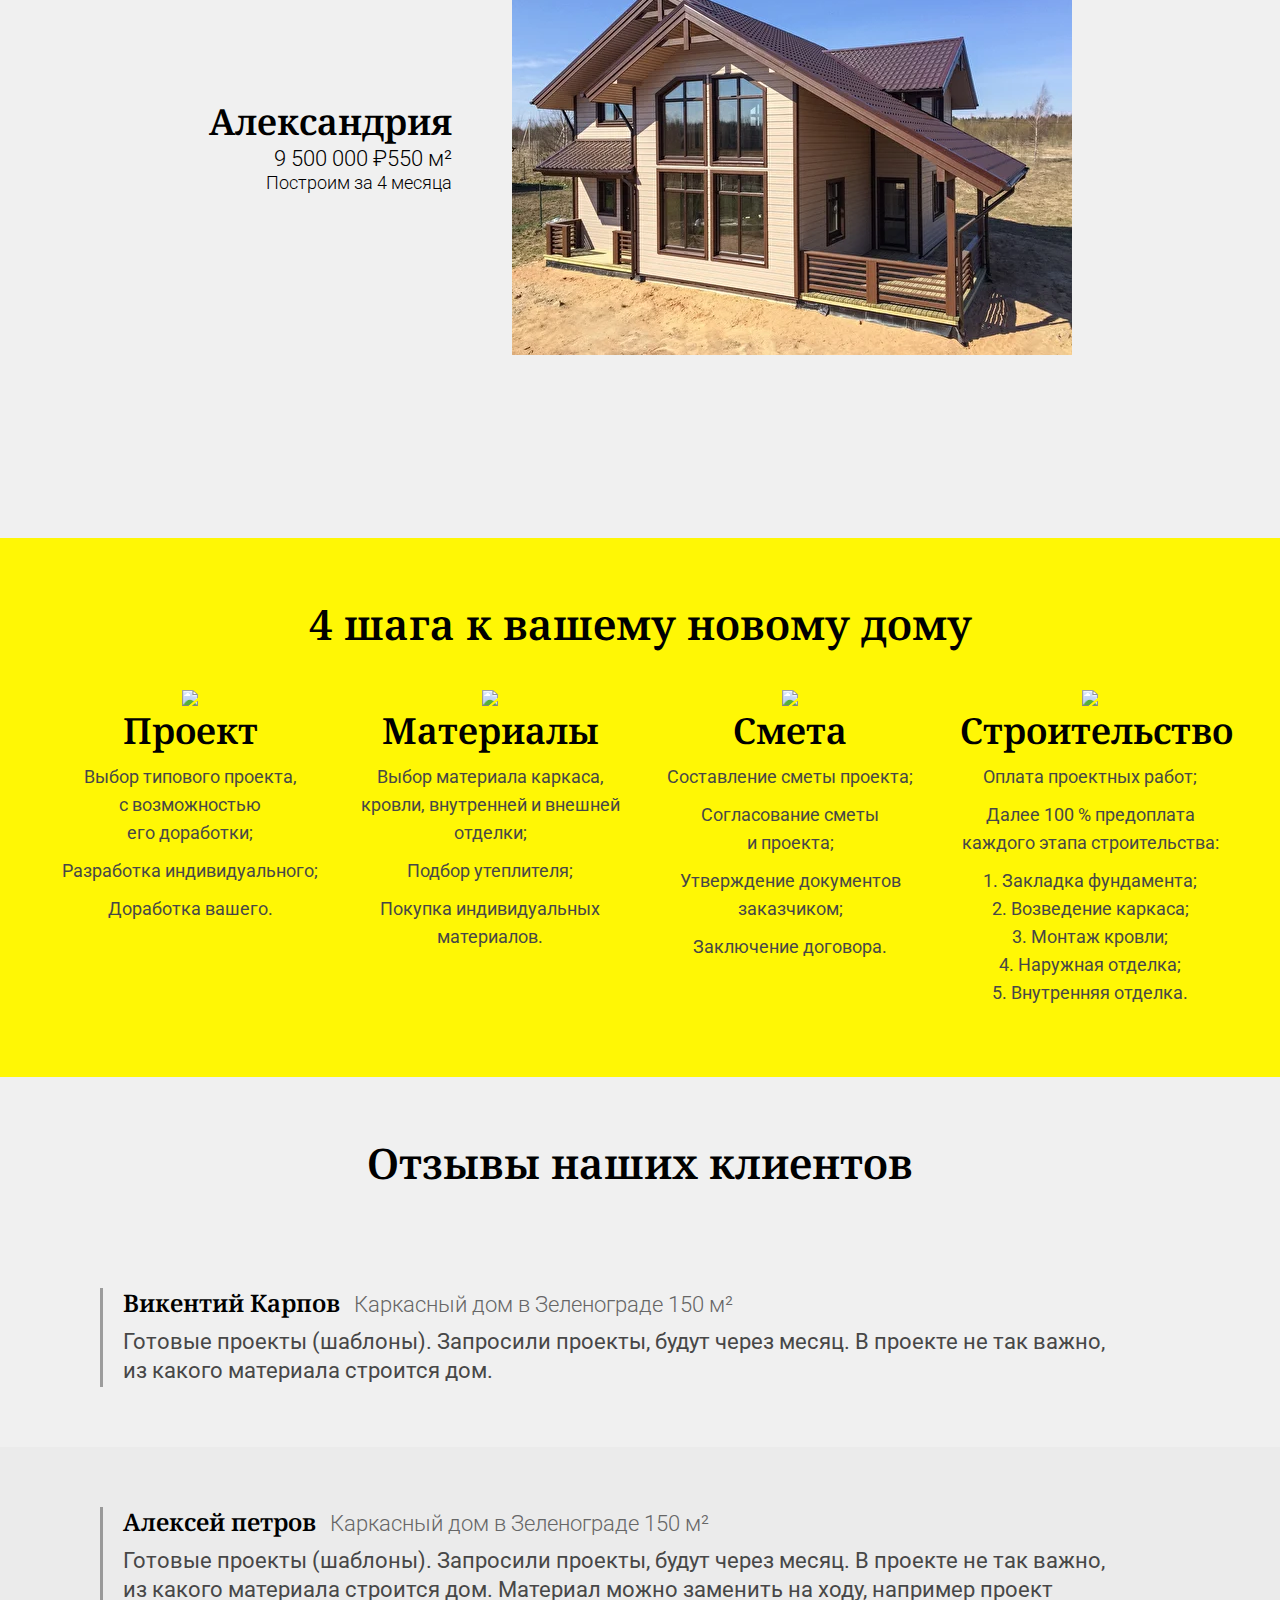
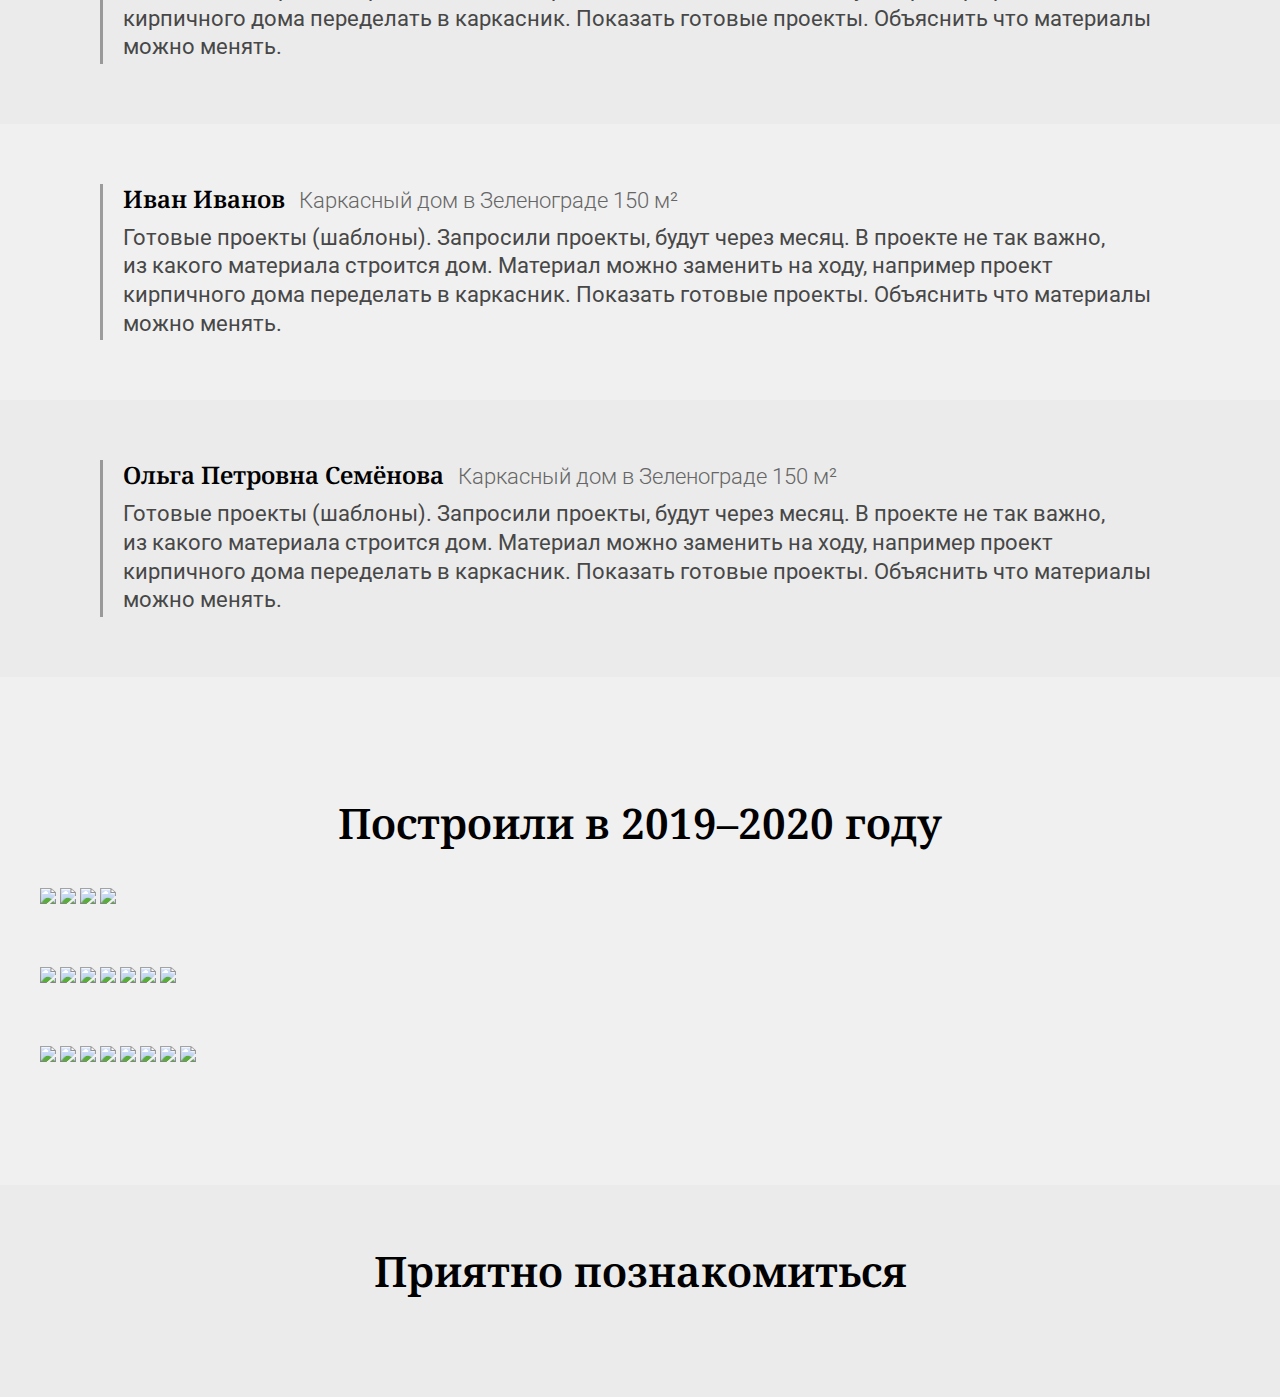
==== commit 040b105f: "Почти заадаптивил ))" ====
--- a/www/index.html
+++ b/www/index.html
@@ -46,7 +46,7 @@
   <div id="why-us">
     <div class="t-cover-n-abs">
       <div class="t-col t-col_12">
-        <div class="t-title t-align-center" style="margin-bottom: 105px;">
+        <div class="t-title t-align-center">
           <h3>8&nbsp;причин выбрать нас</h3>
         </div>
       </div>
@@ -61,6 +61,7 @@
           </div>
         </div>
       </div>
+      <!-- <div class="t-clear t-separator"></div> -->
       <div class="t-card t-col t-col_4 t-align_center">
         <img src="img/cards/2.svg" />
         <div class="wrappercenter">
@@ -70,6 +71,7 @@
           </div>
         </div>
       </div>
+      <!-- <div class="t-clear t-separator"></div> -->
       <div class="t-card t-col t-col_4 t-align_center">
         <img src="img/cards/3_building.svg" />
         <div class="wrappercenter">
@@ -89,6 +91,7 @@
           </div>
         </div>
       </div>
+      <!-- <div class="t-clear t-separator"></div> -->
       <div class="t-card t-col t-col_4 t-align_center">
         <img src="img/cards/5_install.svg" />
         <div class="wrappercenter">
@@ -98,6 +101,7 @@
           </div>
         </div>
       </div>
+      <!-- <div class="t-clear t-separator"></div> -->
       <div class="t-card t-col t-col_4 t-align_center">
         <img src="img/cards/6_list.svg" />
         <div class="wrappercenter">
@@ -117,6 +121,7 @@
           </div>
         </div>
       </div>
+      <!-- <div class="t-clear t-separator"></div> -->
       <div class="t-card t-col t-col_4 t-align_center">
         <img src="img/cards/8_effective.svg" />
         <div class="wrappercenter">
@@ -133,80 +138,72 @@
   <!-- HOW MUTCH? -->
   <div class="container-grey">
     <h3>Сколько это стоит?</h3>
-    <div class="txt-regular">
-      <p>Прикинуть порядок цен и&nbsp;сроки строительства, помогут представленные ниже типовые проекты, от&nbsp;недорогого дачного дома &laquo;Бильбао&raquo; за&nbsp;700&nbsp;000&nbsp;₽ до&nbsp;шикарной резиденции &laquo;Александрия&raquo; стоимостью
+      <p class="t-regular">Прикинуть порядок цен и&nbsp;сроки строительства, помогут представленные ниже типовые проекты, от&nbsp;недорогого дачного дома &laquo;Бильбао&raquo; за&nbsp;700&nbsp;000&nbsp;₽ до&nbsp;шикарной резиденции &laquo;Александрия&raquo; стоимостью
         9&nbsp;500&nbsp;000&nbsp;₽.</p>
-      <p>Цена зависит от&nbsp;площади, выбранных материалов отделки и&nbsp;утепления. Вы&nbsp;можете самостоятельно подобрать и&nbsp;закупить материалы или доверить это дело нам. За&nbsp;соответствие цены качеству предоставляемых материалов
-        мы&nbsp;отвечаем своей безупречной репутацией.</p>
-    </div>
-
-    <!-- GALLERY -->
-    <div id="gallery">
-      <!-- img subtile left -->
-      <div class="gallery-left">
-        <div class="table">
-          <div>
-            <img class="img-left" src="img/antwerpen.webp" />
-          </div>
-          <div class="subtitle-left">
-            <h4>Антверпен</h4>
-            <span class="subtitle-left-1">1&nbsp;200&nbsp;000 &#8381;&#12644;130&nbsp;м&#178;</span>
+      <p class="t-regular">Цена зависит от&nbsp;площади, выбранных материалов отделки и&nbsp;утепления. Вы&nbsp;можете самостоятельно подобрать и&nbsp;закупить материалы или доверить это дело нам. За&nbsp;соответствие цены качеству предоставляемых материалов мы&nbsp;отвечаем своей безупречной репутацией.</p>
+      <p class="t-regular">Любой проект легко адаптируется под ваши потребности и&nbsp;бюджет. Можно пристроить к&nbsp;дому веранду, гараж или балкон. Можно убрать мансарду, изменить планировку, немного подвинуть стены или сократить целый этаж. Всё что пожелаете.</p>
+
+    <!-- HM-GALLERY -->
+    <div id="hm-gallery">
+      <div class="hm-gallery-left">
+          <div class="hm-img-left">
+            <img width="100%" max-height="100%" src="img/antwerpen.webp" />
+          </div>
+          <div class="hm-subtitle-left">
+            <div class="t-hm-title">Антверпен</div>
+            <span class="t-hm-subtitle-left-1">1&nbsp;200&nbsp;000 &#8381;&#12644;130&nbsp;м&#178;</span>
             <br />
-            <span class="subtitle-left-2">Построим за&nbsp;3&nbsp;месяца</span>
-          </div>
-        </div>
-      </div>
-      <!-- img subtitle right -->
-      <div class="gallery-right">
-        <div class="table">
-          <div class="subtitle-right">
-            <h4>Лиссабон</h4>
-            <span class="subtitle-right-1">2&nbsp;500&nbsp;000 ₽ㅤ300&nbsp;м&sup2;</span>
+            <span class="t-hm-subtitle-left-2">Построим за&nbsp;3&nbsp;месяца</span>
+          </div>
+      </div>
+
+      <div class="hm-gallery-right">
+          <div class="hm-subtitle-right">
+            <div class="t-hm-title">Лиссабон</div>
+            <span class="t-hm-subtitle-right-1">2&nbsp;500&nbsp;000 ₽ㅤ300&nbsp;м&sup2;</span>
             <br />
-            <span class="subtitle-right-2">Построим за&nbsp;3&nbsp;месяца</span>
-          </div>
-          <div>
-            <img class="img-right" src="img/lissabon.webp" />
-          </div>
-        </div>
-      </div>
-      <!-- img subtitle left -->
-      <div class="gallery-left">
-        <div class="table">
-          <div>
-            <img class="img-left" src="img/wersal.webp" />
-          </div>
-          <div class="subtitle-left">
-            <h4>Версаль</h4>
-            <span class="subtitle-left-1">2&nbsp;800&nbsp;000 ₽ㅤ240&nbsp;м&sup2;</span>
+            <span class="t-hm-subtitle-right-2">Построим за&nbsp;3&nbsp;месяца</span>
+          </div>
+          <div class="hm-img-right">
+            <img width="100%" max-height="100%" src="img/lissabon.webp" />
+          </div>
+      </div>
+
+      <div class="hm-gallery-left">
+          <div class="hm-img-left">
+            <img width="100%" max-height="100%" src="img/wersal.webp" />
+          </div>
+          <div class="hm-subtitle-left">
+            <div class="t-hm-title">Версаль</div>
+            <span class="t-hm-subtitle-left-1">2&nbsp;800&nbsp;000 ₽&#8195;240&nbsp;м&sup2;</span>
             <br />
-            <span class="subtitle-left-2">Построим за&nbsp;4&nbsp;месяца</span>
-          </div>
-        </div>
-      </div>
-    </div>
-    <!-- /GALLERY -->
-    <div class="t-col t-col_12">
-      <div class="t-title t-align-center">
-        <h3>Любой проект легко адаптируется под ваши потребности и&nbsp;бюджет</h3>
-      </div>
-    </div>
-    <div class="t-clear"></div>
-    <p class="txt-regular">Можно пристроить к&nbsp;дому веранду, гараж или балкон. Можно убрать мансарду, изменить планировку, немного подвинуть стены или сократить целый этаж. Всё что пожелаете.</p>
+            <span class="t-hm-subtitle-left-2">Построим за&nbsp;4&nbsp;месяца</span>
+          </div>
+      </div>
+
+      <div class="hm-gallery-right">
+          <div class="hm-subtitle-right">
+            <div class="t-hm-title">Александрия</div>
+            <span class="t-hm-subtitle-right-1">9&nbsp;500&nbsp;000 ₽ㅤ550&nbsp;м&sup2;</span>
+            <br />
+            <span class="t-hm-subtitle-right-2">Построим за&nbsp;4&nbsp;месяца</span>
+          </div>
+          <div class="hm-img-right">
+            <img width="100%" max-height="100%" src="img/antwerpen.webp" />
+          </div>
+      </div>
+    </div>
   </div>
 
   <!-- FOUR STEPS -->
   <div class="container-yellow">
-    <div class="t-cover-n-abs">
-      <div class="t-col t-col_12">
-        <div class="t-title t-align-center">
-          <h3>4 шага к вашему новому дому</h3>
-        </div>
-      </div>
-    </div>
+      <h3>4 шага к вашему новому дому</h3>
     <div class="t-cover-n-abs">
       <div class="t-card t-col t-col_3 t-align_center">
-        <img src="img/circle-1.svg" />
+        <img src="img/icons/1.svg" />
+        <!-- <svg id="ico-1" style="width:64px;height:64px" viewBox="0 0 24 24">
+            <path fill="currentColor" d="M10,7H14V17H12V9H10V7M12,2A10,10 0 0,1 22,12A10,10 0 0,1 12,22A10,10 0 0,1 2,12A10,10 0 0,1 12,2M12,4A8,8 0 0,0 4,12A8,8 0 0,0 12,20A8,8 0 0,0 20,12A8,8 0 0,0 12,4Z" />
+        </svg> -->
         <div class="wrappercenter">
           <h4 style="padding-bottom: 10px;">Проект</h4>
           <div class="t-descr t-descr_xs">
@@ -219,7 +216,10 @@
         </div>
       </div>
       <div class="t-card t-col t-col_3 t-align_center">
-        <img src="img/circle-2.svg" />
+        <img src="img/icons/2.svg" />
+        <!-- <svg id="ico-2" style="width:64px;height:64px" viewBox="0 0 24 24">
+    <path fill="currentColor" d="M9,7H13A2,2 0 0,1 15,9V11A2,2 0 0,1 13,13H11V15H15V17H11L9,17V13A2,2 0 0,1 11,11H13V9H9V7M12,2A10,10 0 0,1 22,12A10,10 0 0,1 12,22A10,10 0 0,1 2,12A10,10 0 0,1 12,2M12,4A8,8 0 0,0 4,12A8,8 0 0,0 12,20A8,8 0 0,0 20,12A8,8 0 0,0 12,4Z" />
+</svg> -->
         <div class="wrappercenter">
           <h4 style="padding-bottom: 10px;">Материалы</h4>
           <div class="t-descr t-descr_xs">
@@ -232,31 +232,37 @@
         </div>
       </div>
       <div class="t-card t-col t-col_3 t-align_center">
-        <img src="img/circle-3.svg" />
+        <img src="img/icons/3.svg" />
+        <!-- <svg id="ico-3" style="width:64px;height:64px" viewBox="0 0 24 24">
+    <path fill="currentColor" d="M15,15A2,2 0 0,1 13,17H9V15H13V13H11V11H13V9H9V7H13A2,2 0 0,1 15,9V10.5A1.5,1.5 0 0,1 13.5,12A1.5,1.5 0 0,1 15,13.5V15M12,2A10,10 0 0,1 22,12A10,10 0 0,1 12,22A10,10 0 0,1 2,12A10,10 0 0,1 12,2M12,4A8,8 0 0,0 4,12A8,8 0 0,0 12,20A8,8 0 0,0 20,12A8,8 0 0,0 12,4Z" />
+</svg> -->
         <div class="wrappercenter">
           <h4 style="padding-bottom: 10px;">Смета</h4>
           <div class="t-descr t-descr_xs">
             <ul>
-              <li>Составление сметы по&nbsp;проекту;</li>
-              <li>Утверждение проекта заказчиком;</li>
+              <li>Составление сметы проекта;</li>
+              <li>Согласование сметы и&nbsp;проекта;</li>
+              <li>Утверждение документов заказчиком;</li>
               <li>Заключение договора.</li>
             </ul>
           </div>
         </div>
       </div>
       <div class="t-card t-col t-col_3 t-align_center">
-        <img src="img/circle-4.svg" />
+        <img src="img/icons/4.svg" />
+        <!-- <svg id="ico-4" style="width:64px;height:64px" viewBox="0 0 24 24">
+    <path fill="currentColor" d="M9,7H11V11H13V7H15V17H13V13H9V7M12,2A10,10 0 0,1 22,12A10,10 0 0,1 12,22A10,10 0 0,1 2,12A10,10 0 0,1 12,2M12,4A8,8 0 0,0 4,12A8,8 0 0,0 12,20A8,8 0 0,0 20,12A8,8 0 0,0 12,4Z" />
+</svg> -->
         <div class="wrappercenter">
           <h4 style="padding-bottom: 10px;">Строительство</h4>
           <div class="t-descr t-descr_xs">
             <ul>
               <li>Оплата проектных работ;</li>
               <li>Далее 100&thinsp;%&nbsp;предоплата каждого этапа строительства:</li>
-              <li>I)&nbsp;Закладка фундамента;</li>
-              <li>II)&nbsp;Возведение каркаса;</li>
-              <li>III)&nbsp;Монтаж кровли;</li>
-              <li>IV)&nbsp;Наружная отделка;</li>
-              <li>V)&nbsp;Внутренняя отделка.</li>
+              <li>1.&nbsp;Закладка фундамента;<br />2.&nbsp;Возведение каркаса;<br />
+              3.&nbsp;Монтаж кровли;<br />
+              4.&nbsp;Наружная отделка;<br />
+              5.&nbsp;Внутренняя отделка.</li>
             </ul>
           </div>
         </div>
@@ -271,9 +277,9 @@
 
     <div id="feedback">
       <div class="feedback-border">
-        <span class="feedback-header">Викентий Карпов</span>
-        <span class="feedback-subtitle">Каркасный дом в&nbsp;Зеленограде 150&nbsp;м&sup2;</span>
-        <span class="feedback-txt">
+        <span class="t-feedback-title">Викентий Карпов</span>
+        <span class="t-feedback-subtitle">Каркасный дом в&nbsp;Зеленограде 150&nbsp;м&sup2;</span>
+        <span class="t-feedback-txt">
           Готовые проекты (шаблоны). Запросили проекты, будут через месяц. В&nbsp;проекте не&nbsp;так важно, из&nbsp;какого материала строится дом.
         </span>
       </div>
@@ -281,9 +287,9 @@
 
     <div id="feedback-alt">
       <div class="feedback-border">
-        <span class="feedback-header">Алексей петров</span>
-        <span class="feedback-subtitle">Каркасный дом в&nbsp;Зеленограде 150&nbsp;м&sup2;</span>
-        <span class="feedback-txt">
+        <span class="t-feedback-title">Алексей петров</span>
+        <span class="t-feedback-subtitle">Каркасный дом в&nbsp;Зеленограде 150&nbsp;м&sup2;</span>
+        <span class="t-feedback-txt">
           Готовые проекты (шаблоны). Запросили проекты, будут через месяц. В&nbsp;проекте не&nbsp;так важно, из&nbsp;какого материала строится дом. Материал можно заменить на&nbsp;ходу, например проект кирпичного дома переделать в&nbsp;каркасник.
           Показать готовые проекты. Объяснить что материалы можно менять.
         </span>
@@ -292,9 +298,9 @@
 
     <div id="feedback">
       <div class="feedback-border">
-        <span class="feedback-header">Иван Иванов</span>
-        <span class="feedback-subtitle">Каркасный дом в&nbsp;Зеленограде 150&nbsp;м&sup2;</span>
-        <span class="feedback-txt">
+        <span class="t-feedback-title">Иван Иванов</span>
+        <span class="t-feedback-subtitle">Каркасный дом в&nbsp;Зеленограде 150&nbsp;м&sup2;</span>
+        <span class="t-feedback-txt">
           Готовые проекты (шаблоны). Запросили проекты, будут через месяц. В&nbsp;проекте не&nbsp;так важно, из&nbsp;какого материала строится дом. Материал можно заменить на&nbsp;ходу, например проект кирпичного дома переделать в&nbsp;каркасник.
           Показать готовые проекты. Объяснить что материалы можно менять.
         </span>
@@ -303,37 +309,53 @@
 
     <div id="feedback-alt">
       <div class="feedback-border">
-        <span class="feedback-header">Ольга Петровна Семёнова</span>
-        <span class="feedback-subtitle">Каркасный дом в&nbsp;Зеленограде 150&nbsp;м&sup2;</span>
-        <span class="feedback-txt">
+        <span class="t-feedback-title">Ольга Петровна Семёнова</span>
+        <span class="t-feedback-subtitle">Каркасный дом в&nbsp;Зеленограде 150&nbsp;м&sup2;</span>
+        <span class="t-feedback-txt">
           Готовые проекты (шаблоны). Запросили проекты, будут через месяц. В&nbsp;проекте не&nbsp;так важно, из&nbsp;какого материала строится дом. Материал можно заменить на&nbsp;ходу, например проект кирпичного дома переделать в&nbsp;каркасник.
           Показать готовые проекты. Объяснить что материалы можно менять.
         </span>
       </div>
     </div>
-
-    <div id="feedback">
-      <div class="feedback-border">
-        <span class="feedback-header">Степан Константинопольский</span>
-        <span class="feedback-subtitle">Каркасный дом в&nbsp;Зеленограде 150&nbsp;м&sup2;</span>
-        <span class="feedback-txt">
-          Готовые проекты (шаблоны). Запросили проекты, будут через месяц. В&nbsp;проекте не&nbsp;так важно, из&nbsp;какого материала строится дом. Материал можно заменить на&nbsp;ходу, например проект кирпичного дома переделать в&nbsp;каркасник.
-          Показать готовые проекты. Объяснить что материалы можно менять.
-        </span>
-      </div>
-    </div>
   </div>
 
   <!-- CONSTRUCTED -->
   <div class="container-grey">
     <h3>Построили в&nbsp;2019&ndash;2020 году</h3>
-    <div id="gallery-constructed">
+    <div id="con-gallery">
       <!-- FOTORAMA -->
-      <div class="fotorama" data-keyboard="true" data-nav="thumbs" data-width="100%" data-ratio="800/600">
-        <img src="img/hat_back.jpg">
-        <img src="img/lissabon.webp">
-        <img src="img/wersal.webp">
-        <img src="img/antwerpen.webp">
+      <div class="fotorama" data-keyboard="true" data-allowfullscreen="true" data-nav="dots" data-width="100%" data-maxheight="100%" data-ratio="16/9" data-fit="cover">
+        <img src="img/con-gallery/05-02.jpg">
+        <img src="img/con-gallery/05-03.jpg">
+        <img src="img/con-gallery/05-04.jpg">
+        <img src="img/con-gallery/05-01.jpg">
+      </div>
+    </div>
+
+    <div id="con-gallery">
+      <!-- FOTORAMA -->
+      <div class="fotorama" data-keyboard="true" data-allowfullscreen="true" data-nav="dots" data-width="100%" data-maxheight="100%" data-ratio="16/9" data-fit="cover">
+        <img src="img/con-gallery/03-04.jpg">
+        <img src="img/con-gallery/03-01.jpg">
+        <img src="img/con-gallery/03-03.jpg">
+        <img src="img/con-gallery/03-05.jpg">
+        <img src="img/con-gallery/03-07.jpg">
+        <img src="img/con-gallery/03-09.jpg">
+        <img src="img/con-gallery/03-08.jpg">
+      </div>
+    </div>
+
+    <div id="con-gallery">
+      <!-- FOTORAMA -->
+      <div class="fotorama" data-keyboard="true" data-allowfullscreen="true" data-nav="dots" data-width="100%" data-maxheight="100%" data-ratio="16/9" data-fit="cover">
+        <img src="img/con-gallery/02-01.jpg">
+        <img src="img/con-gallery/02-02.jpg">
+        <img src="img/con-gallery/02-03.jpg">
+        <img src="img/con-gallery/02-04.jpg">
+        <img src="img/con-gallery/02-05.jpg">
+        <img src="img/con-gallery/02-06.jpg">
+        <img src="img/con-gallery/02-07.jpg">
+        <img src="img/con-gallery/02-08.jpg">
       </div>
     </div>
   </div>
@@ -341,7 +363,7 @@
   <!-- NICE TO MEET YOU -->
   <div class="container-grey-alt">
     <h3>Приятно познакомиться</h3>
-    <div id="board-of-honor">
+    <div id="boh">
     </div>
   </div>
 </body>
--- a/www/style.css
+++ b/www/style.css
@@ -55,11 +55,9 @@
   border-collapse: collapse;
   border-spacing: 0;
 }
-
-html, body {
-  padding: 0;
-  margin: 0;
-}
+/*
+ /Reset
+*/
 
 li {
   padding-bottom: 10px;
@@ -157,7 +155,7 @@
   margin-right: 100px;
 }
 
-.txt-regular {
+.t-regular {
   font-family: 'Roboto', sans-serif;
   font-size: 24px;
   line-height: 1.5;
@@ -177,6 +175,8 @@
   font-weight: 600;
   text-align: center;
   color: #000;
+  padding-left: 5%;
+  padding-right: 5%;
   margin-bottom: 40px;
 }
 
@@ -222,39 +222,48 @@
   background-color: #fff705;
 }
 
-/* GALLERY */
-.table {
-  display: table;
-  height: 50%;
-}
-
-#gallery {
-  padding-bottom: 0px;
+/* HOW MUTCH? GALLERY */
+#hm-gallery {
+  width: 100%;
+  max-width: 1200px;
   padding-top: 30px;
-}
-
-.gallery-left {
+  padding-bottom: 60px;
+  background-color: #f0f0f0;
+  margin-left: auto;
+  margin-right: auto;
+}
+
+.t-hm-title {
+  font-family: 'Noto Serif', serif;
+  font-size: 36px;
+  line-height: 1.23;
+  font-weight: 600;
+  color: #000;
+}
+
+.hm-gallery-left {
   max-width: 100%;
   display: flex;
   flex-direction: row;
-  justify-content: flex-start;
-  align-items: stretch;
-  padding-left: 100px;
-  padding-bottom: 90px;
-}
-
-.img-left {
-  width: 80%;
-}
-
-.subtitle-left {
+  flex-wrap: wrap;
+  justify-content: center;
+  align-items: center;
+  padding-bottom: 60px;
+  margin-left: auto;
+  margin-right: auto;
+}
+
+.hm-img-left {
+  max-width: 50%;
+}
+
+.hm-subtitle-left {
   text-align: left;
-  width: 20%;
-  display: table-cell;
-  vertical-align: middle;
-}
-
-.subtitle-left-1 {
+  max-width: 50%;
+  padding-left: 60px;
+}
+
+.t-hm-subtitle-left-1 {
   font-family: 'Roboto', sans-serif;
   font-size: 22px;
   font-weight: 300;
@@ -262,7 +271,7 @@
   color: #000;
 }
 
-.subtitle-left-2 {
+.t-hm-subtitle-left-2 {
   font-family: 'Roboto', sans-serif;
   font-size: 18px;
   font-weight: 300;
@@ -270,29 +279,29 @@
   color: #000;
 }
 
-.gallery-right {
+.hm-gallery-right {
   max-width: 100%;
   display: flex;
   flex-direction: row;
-  justify-content: flex-end;
-  align-items: stretch;
-  padding-right: 100px;
-  padding-bottom: 90px;
-}
-
-.img-right {
-  width: 80%;
-}
-
-.subtitle-right {
-  width: 20%;
+  flex-wrap: wrap;
+  justify-content: center;
+  align-items: center;
+  padding-bottom: 60px;
+  margin-left: auto;
+  margin-right: auto;
+}
+
+.hm-img-right {
+  max-width: 50%;
+}
+
+.hm-subtitle-right {
+  max-width: 50%;
   text-align: right;
-  display: table-cell;
-  vertical-align: middle;
-  padding-right: 100px;
-}
-
-.subtitle-right-1 {
+  padding-right: 60px;
+}
+
+.t-hm-subtitle-right-1 {
   font-family: 'Roboto', sans-serif;
   font-size: 22px;
   font-weight: 300;
@@ -300,7 +309,7 @@
   color: #000;
 }
 
-.subtitle-right-2 {
+.t-hm-subtitle-right-2 {
   font-family: 'Roboto', sans-serif;
   font-size: 18px;
   font-weight: 300;
@@ -329,7 +338,7 @@
   background-color: #ebebeb;
 }
 
-.feedback-header {
+.t-feedback-title {
   font-family: 'Noto Serif', serif;
   font-size: 24px;
   font-weight: 600;
@@ -338,7 +347,7 @@
   padding-right: 10px;
 }
 
-.feedback-subtitle {
+.t-feedback-subtitle {
   font-family: 'Roboto', sans-serif;
   font-size: 22px;
   font-weight: 300;
@@ -347,7 +356,7 @@
   margin-right: 100px;
 }
 
-.feedback-txt {
+.t-feedback-txt {
   font-family: 'Roboto', sans-serif;
   font-size: 22px;
   line-height: 1.3;
@@ -361,21 +370,33 @@
 }
 
 .feedback-border {
-  border-left: 3px solid #474747;
+  border-left: 3px solid rgb(71 71 71 / 0.50);
   margin-left: 100px;
   padding-left: 20px;
-  padding-bottom: 3px;
+  padding-top: 3px;
+  padding-bottom: 2px;
 }
 
 /* CONSTRUCTED */
-#gallery-constructed {
-  width: 100%;
-  max-width: 1200px;
+#con-gallery {
+  width: 100%;
+  max-width: 1200px;
+  padding-bottom: 60px;
   margin-left: auto;
   margin-right: auto;
 }
 
 /* BOARD OF HONOR */
+#boh {
+  width: 100%;
+}
+
+#boh-gallery {
+  width: 100%;
+  max-width: 1200px;
+  display: inline-block;
+}
+
 /* FROM TIGGA */
 .t-cover-n-abs {
   margin-left: auto;
@@ -423,7 +444,7 @@
 }
 
 #why-us .t-title {
-  margin-bottom: 30px;
+  margin-bottom: 90px;
 }
 
 #why-us .t-title h3 {
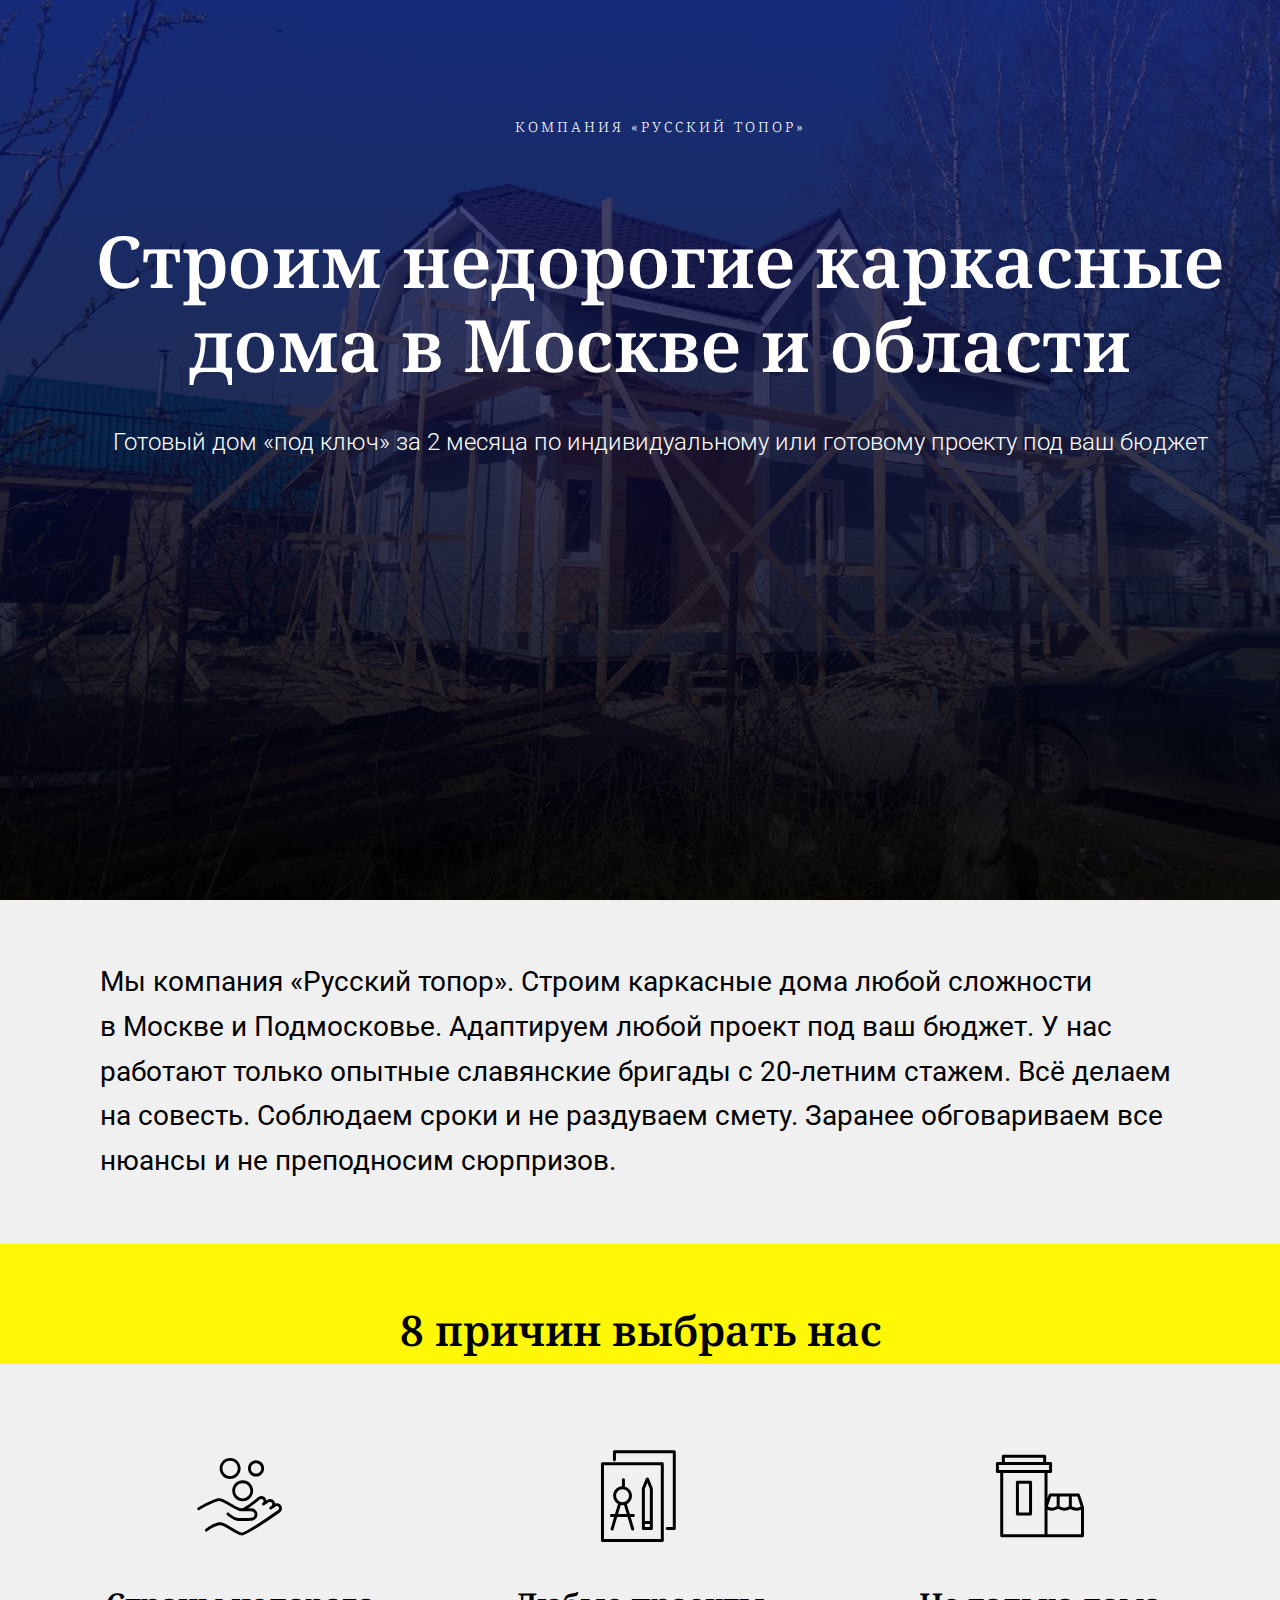
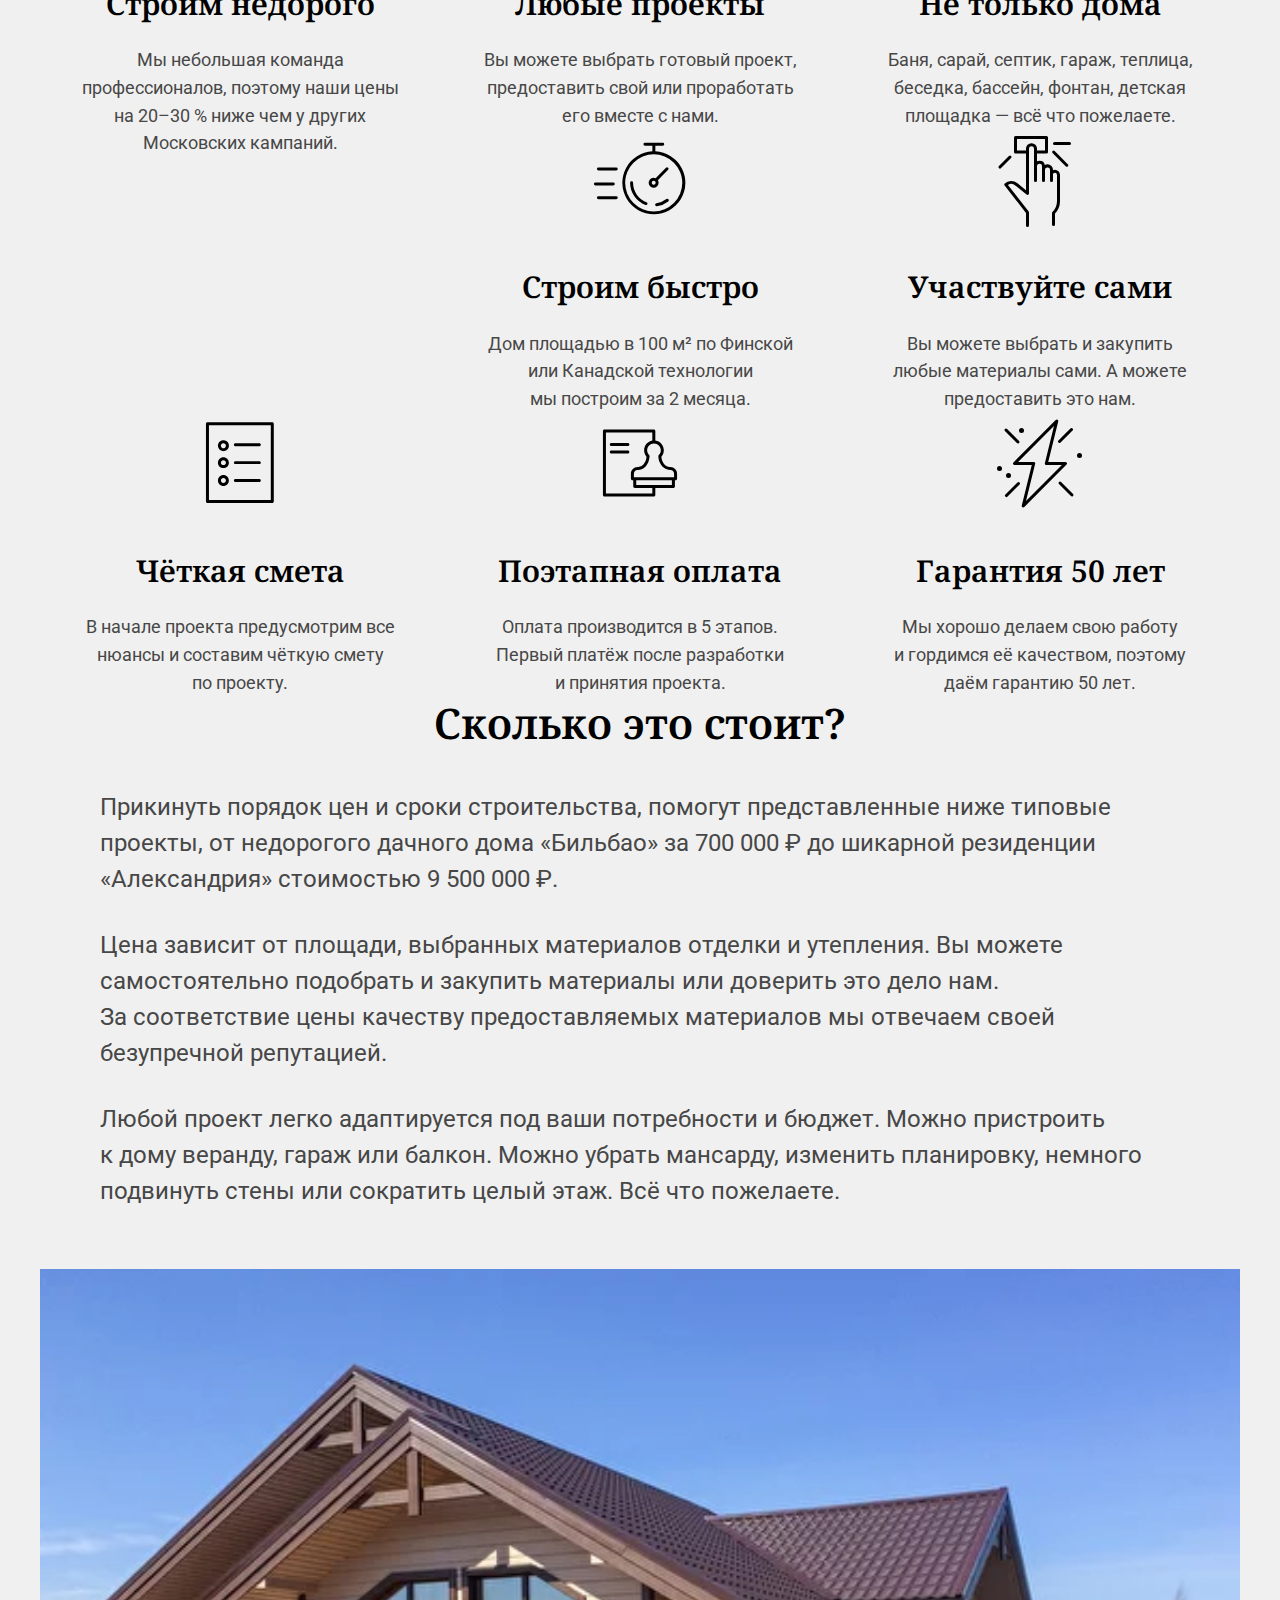
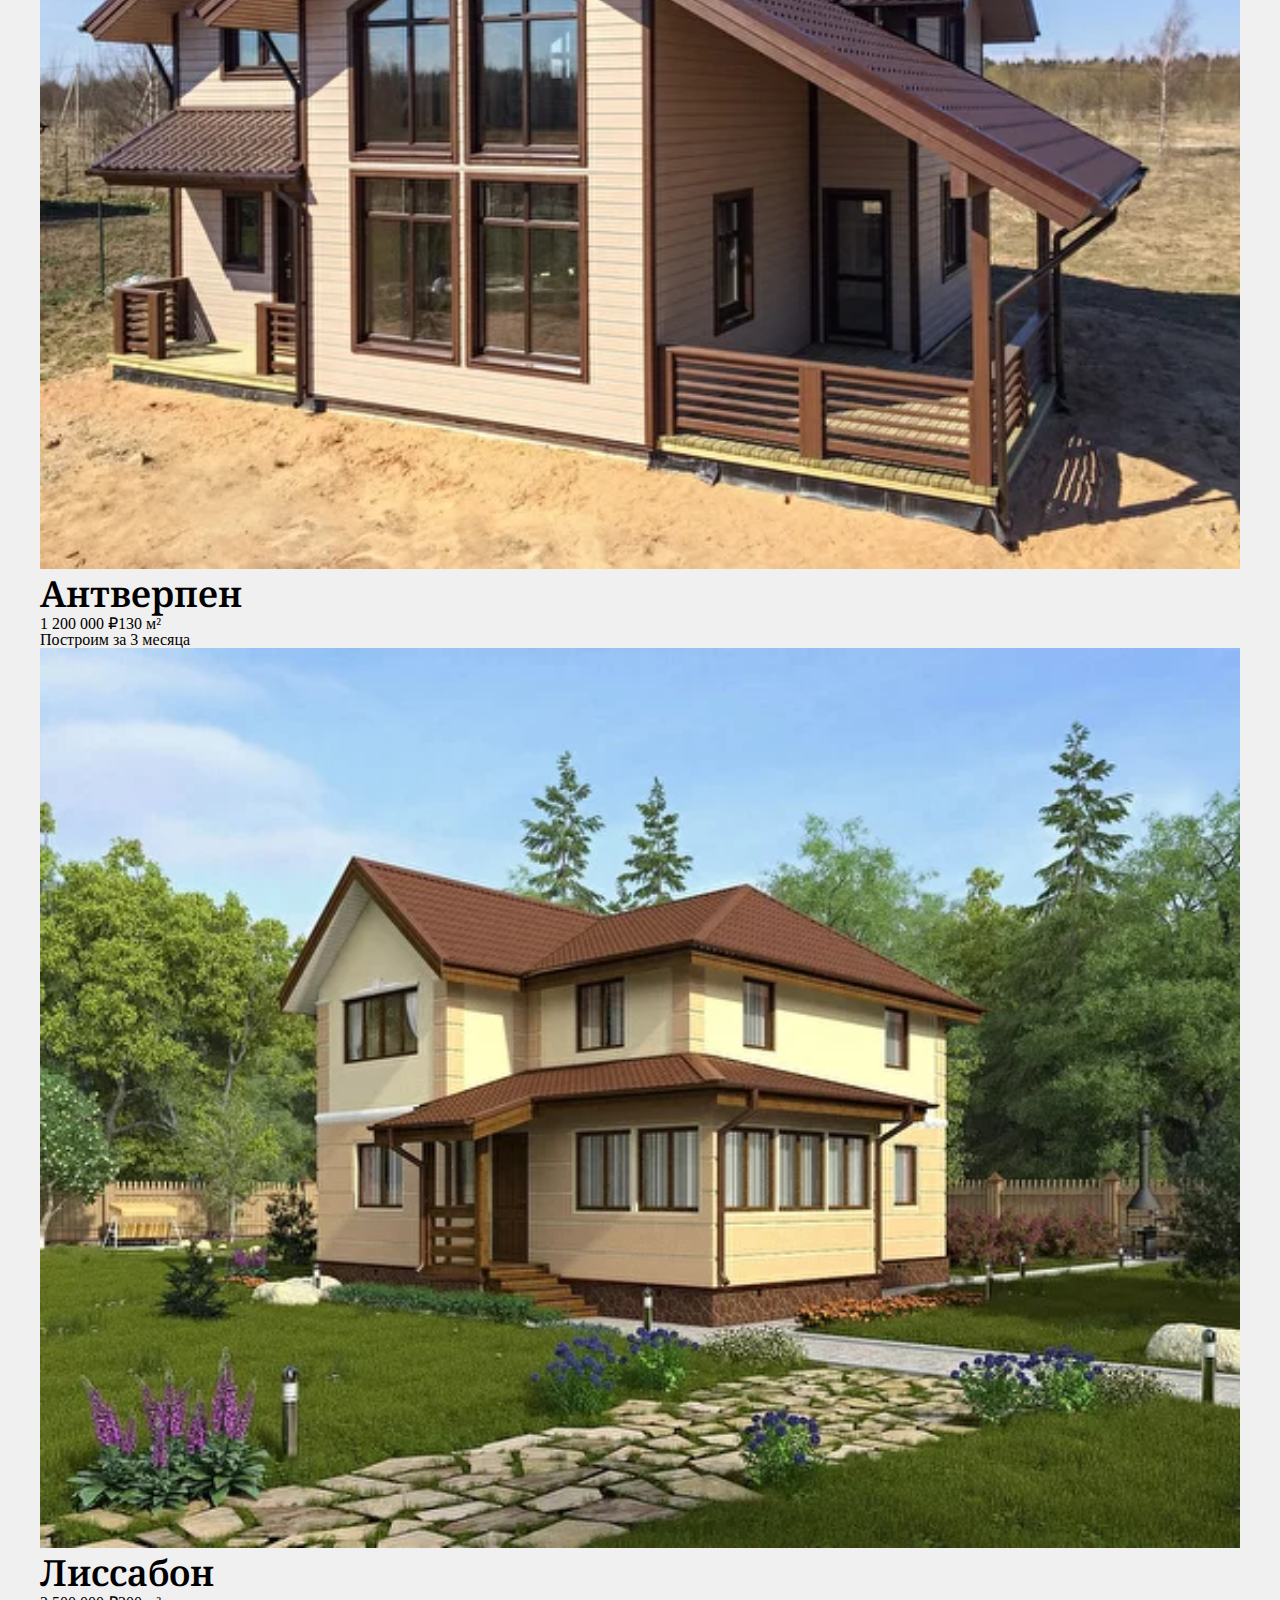
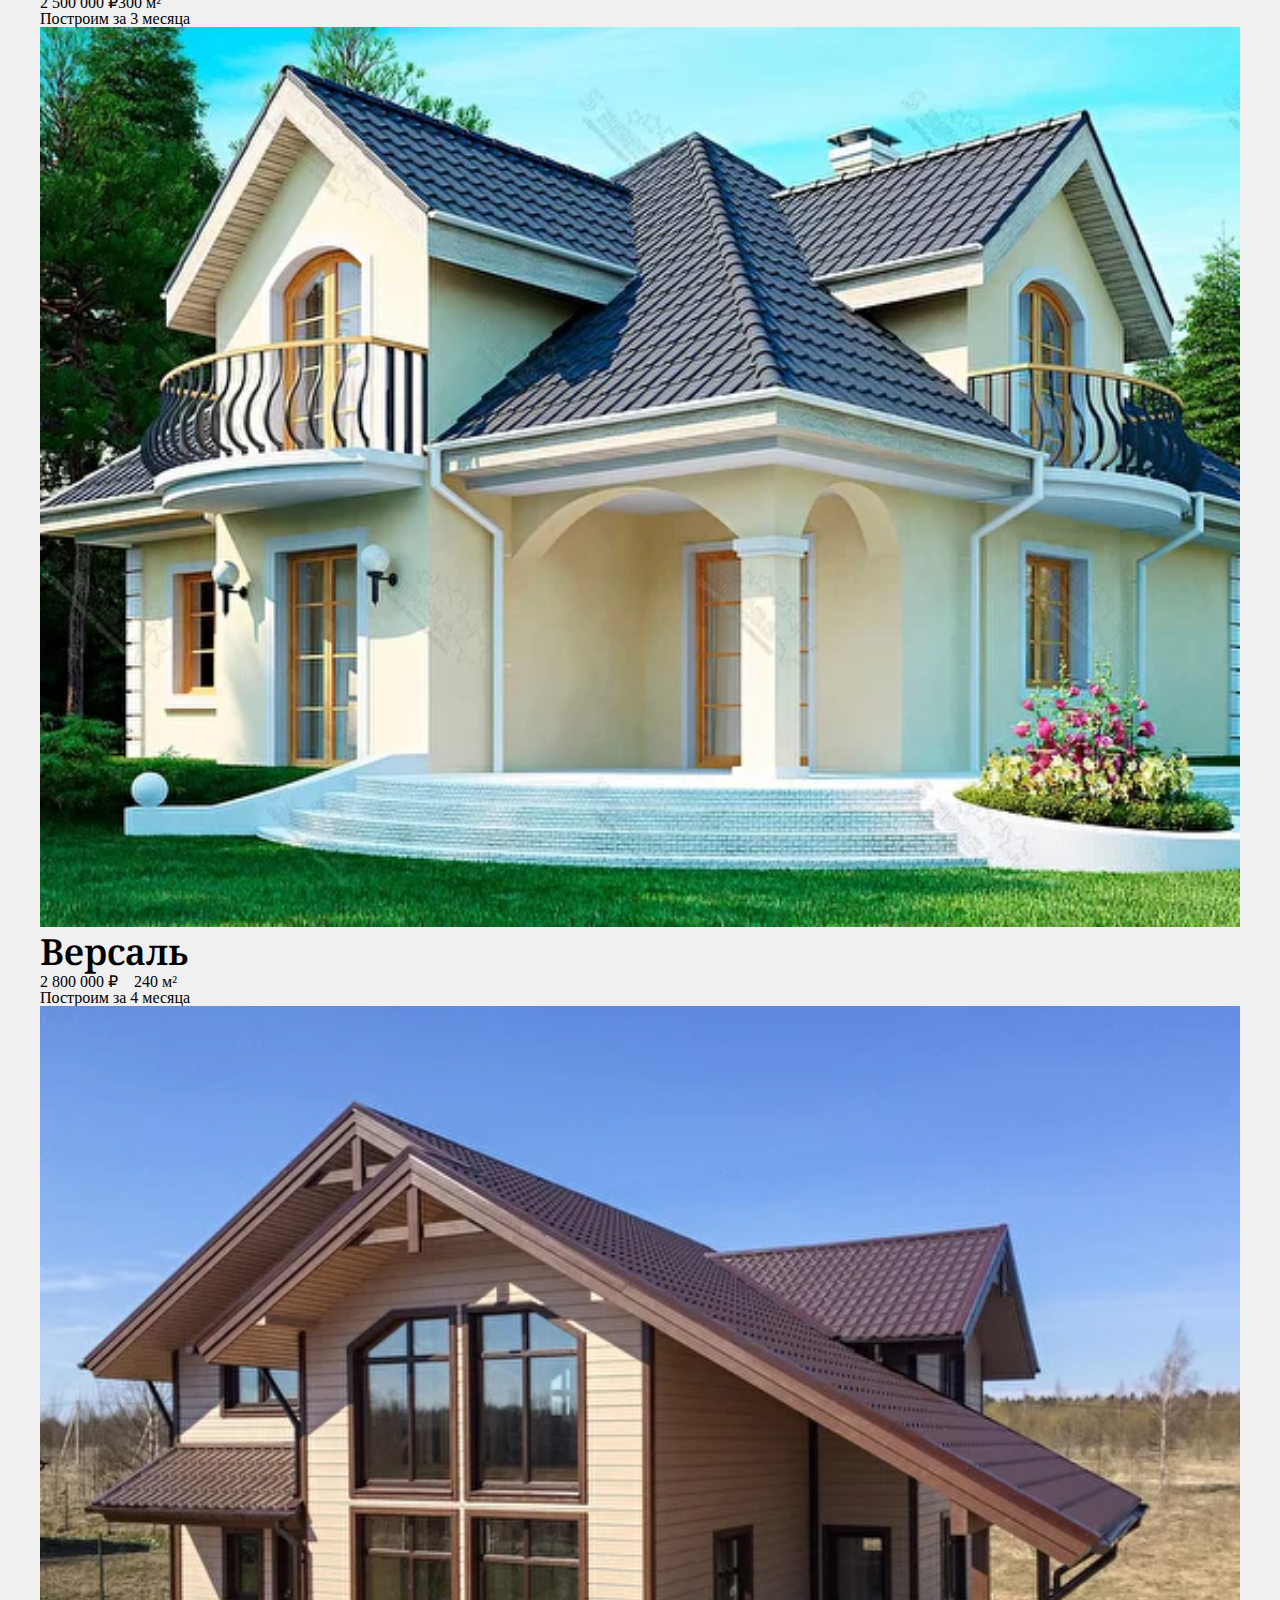
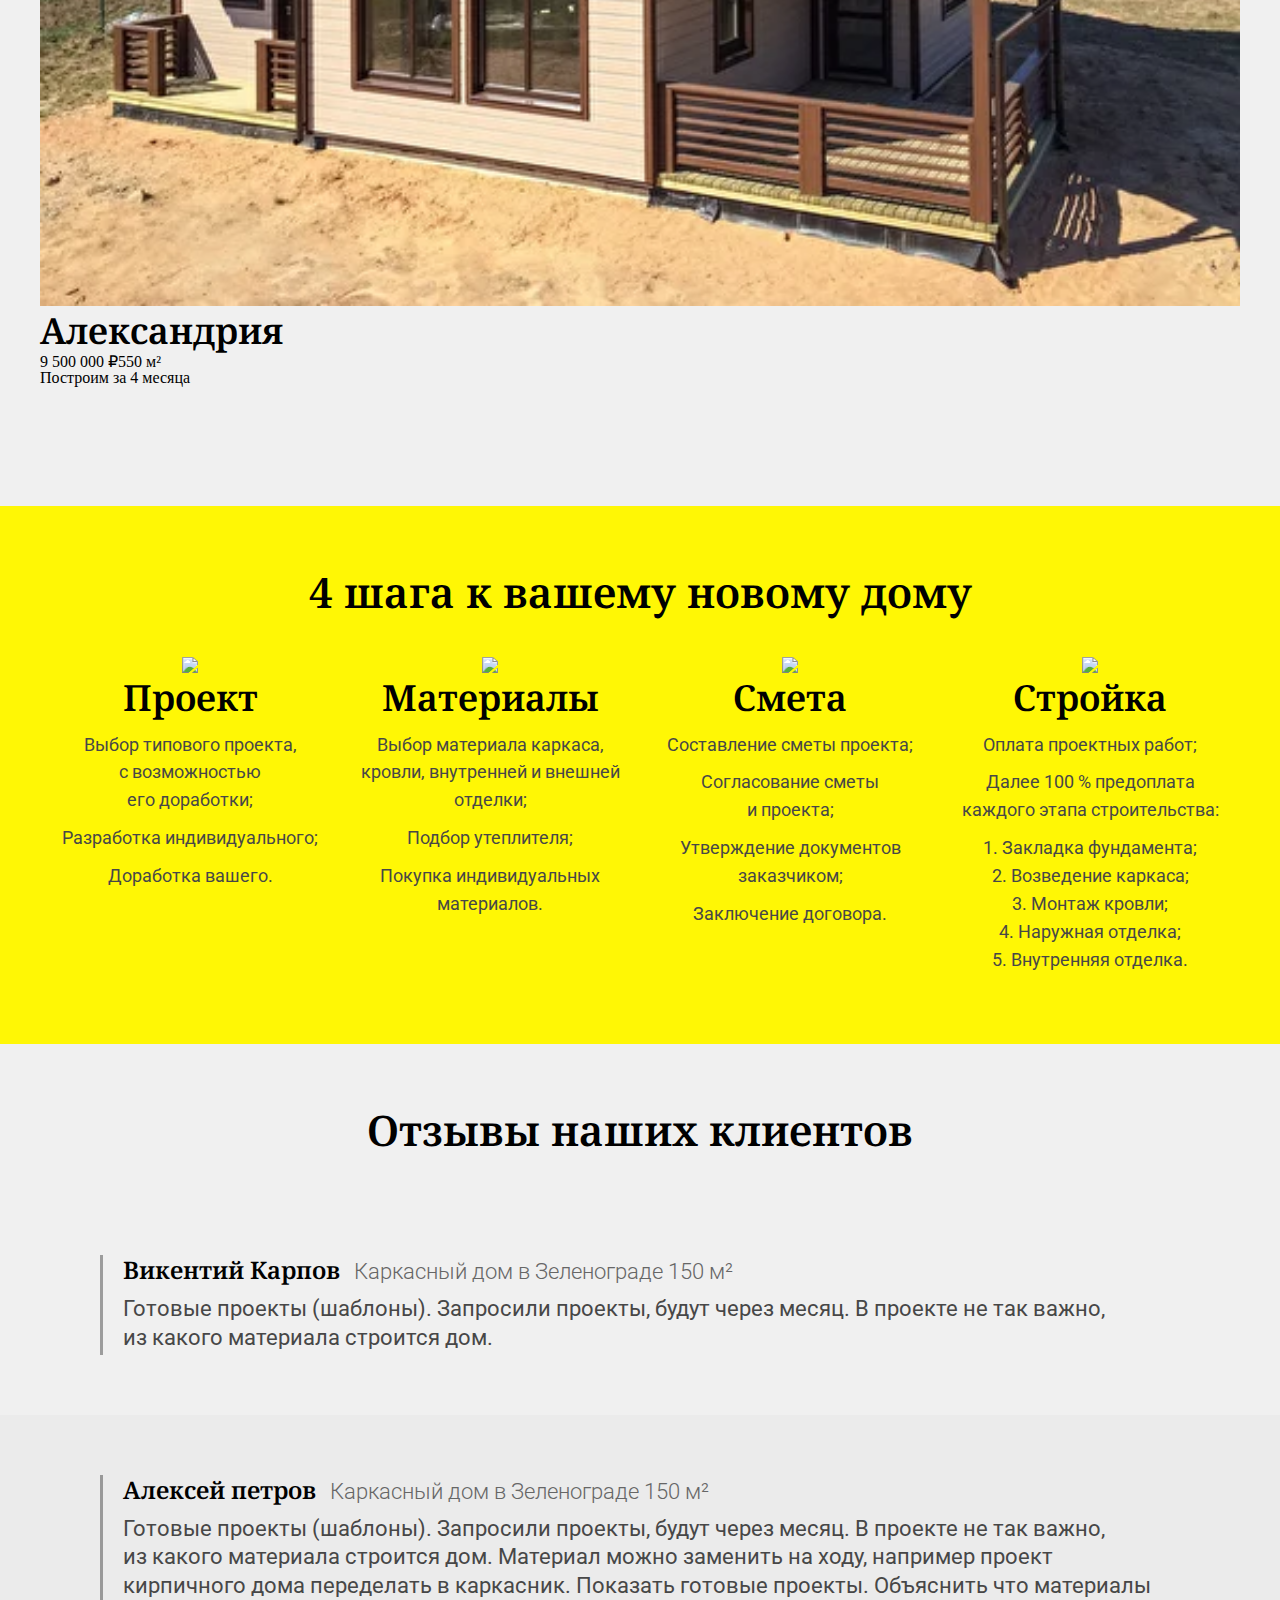
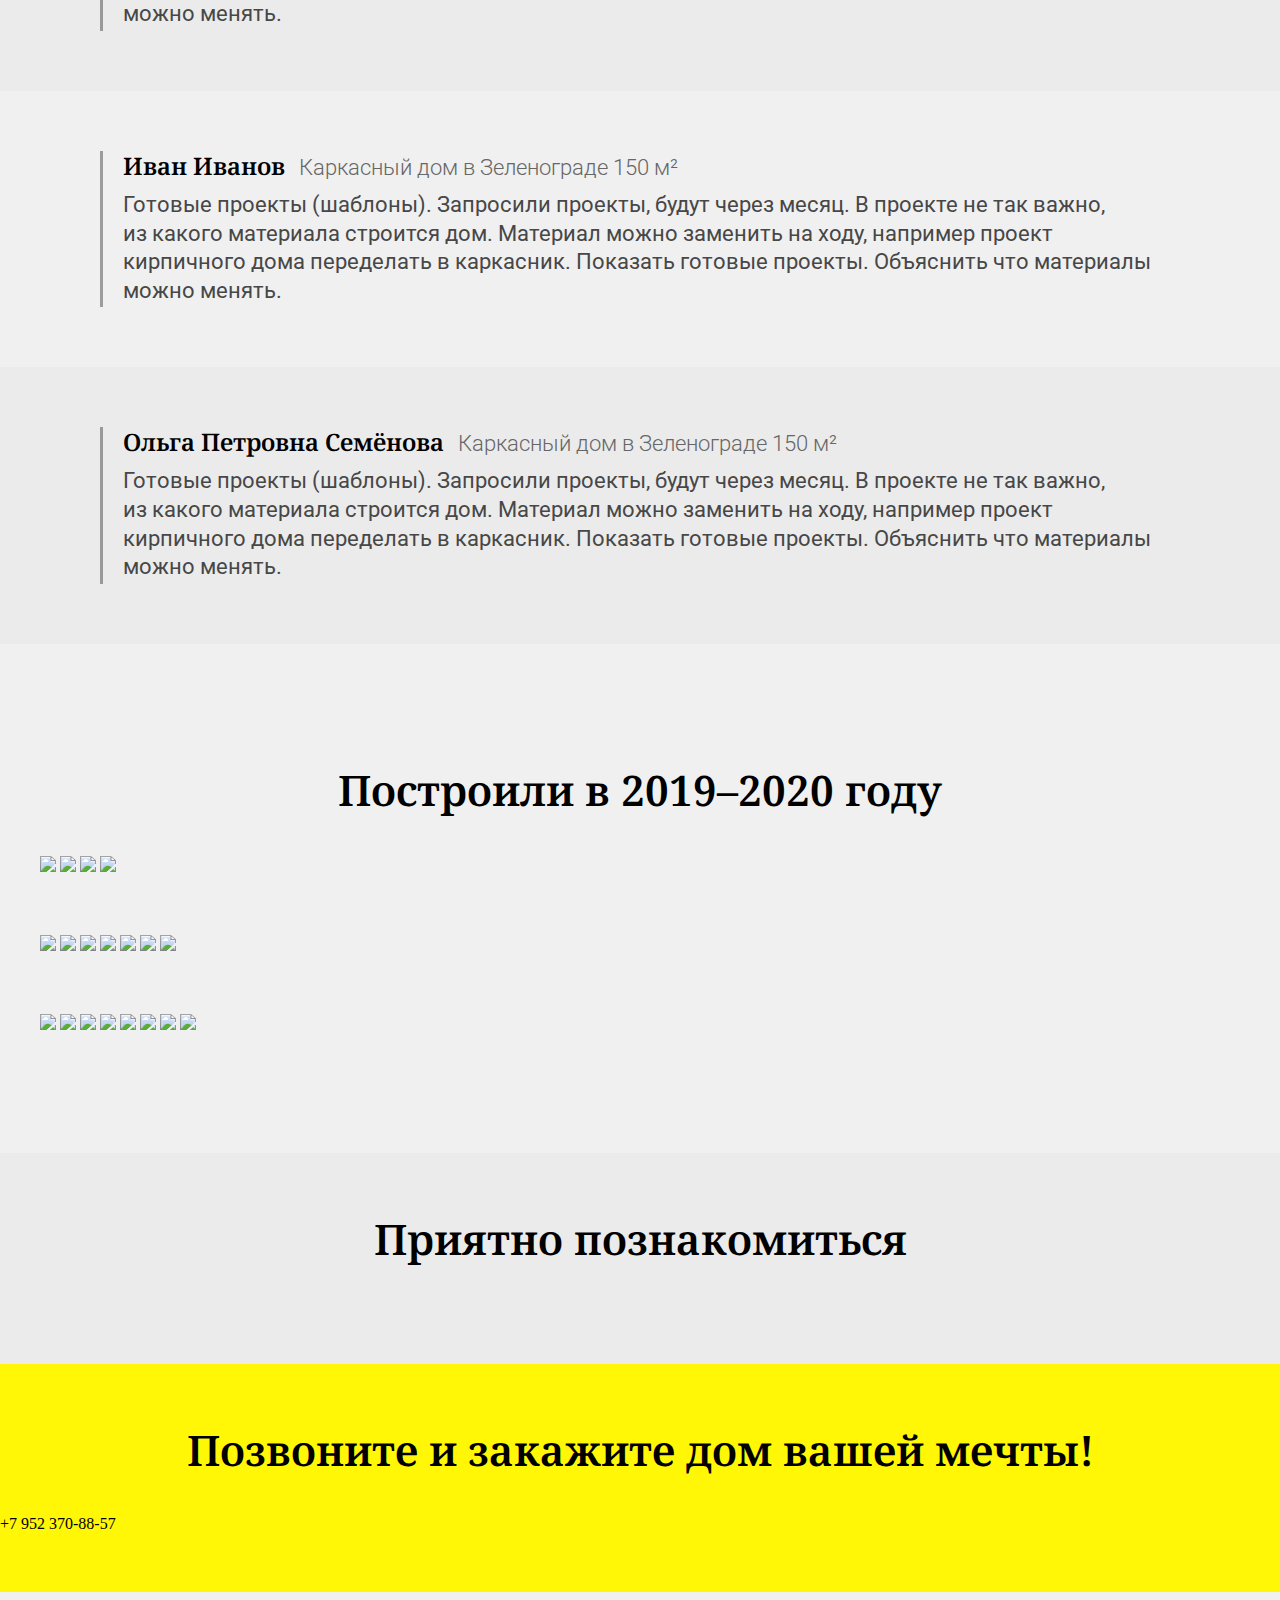
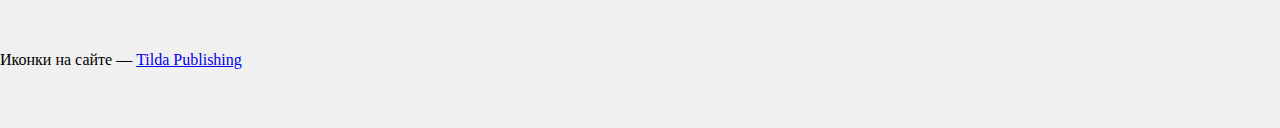
==== commit a7e728eb: "Fix карточки four steps" ====
--- a/www/index.html
+++ b/www/index.html
@@ -18,7 +18,7 @@
 <body>
   <div id="header">
     <div class="header-gradient">
-      <div class="header-wrapper, t-cover">
+      <div class="header-wrapper t-cover">
         <div class="title-up">
           <span>Компания &laquo;Русский топор&raquo;</span>
         </div>
@@ -44,15 +44,15 @@
 
   <!-- 8 REASONS -->
   <div id="why-us">
-    <div class="t-cover-n-abs">
-      <div class="t-col t-col_12">
+    <div class="t-cover-n-abs t-grid-container">
+      <div class="t-col t-col_12 t-col_12_mob t-col_12_tab">
         <div class="t-title t-align-center">
           <h3>8&nbsp;причин выбрать нас</h3>
         </div>
       </div>
     </div>
-    <div class="t-cover-n-abs">
-      <div class="t-card t-col t-col_4 t-align_center">
+    <div class="t-cover-n-abs t-grid-container">
+      <div class="t-card t-col t-col_4 t-col_6_tab t-col_12_mob t-align_center">
         <img src="img/cards/1_hand.svg" />
         <div class="wrappercenter">
           <div class="t-heading t-heading_md">Строим недорого</div>
@@ -62,7 +62,7 @@
         </div>
       </div>
       <!-- <div class="t-clear t-separator"></div> -->
-      <div class="t-card t-col t-col_4 t-align_center">
+      <div class="t-card t-col t-col_4 t-col_6_tab t-col_12_mob t-align_center">
         <img src="img/cards/2.svg" />
         <div class="wrappercenter">
           <div class="t-heading t-heading_md">Любые проекты</div>
@@ -72,7 +72,7 @@
         </div>
       </div>
       <!-- <div class="t-clear t-separator"></div> -->
-      <div class="t-card t-col t-col_4 t-align_center">
+      <div class="t-card t-col t-col_4 t-col_6_tab t-col_12_mob t-align_center">
         <img src="img/cards/3_building.svg" />
         <div class="wrappercenter">
           <div class="t-heading t-heading_md">Не только дома</div>
@@ -81,8 +81,7 @@
           </div>
         </div>
       </div>
-      <div class="t-clear t-separator"></div>
-      <div class="t-card t-col t-col_4 t-align_center">
+      <div class="t-card t-col t-col_4 t-col_6_tab t-col_12_mob t-align_center">
         <img src="img/cards/4_dlvr_speed.svg" />
         <div class="wrappercenter">
           <div class="t-heading t-heading_md">Строим быстро</div>
@@ -92,7 +91,7 @@
         </div>
       </div>
       <!-- <div class="t-clear t-separator"></div> -->
-      <div class="t-card t-col t-col_4 t-align_center">
+      <div class="t-card t-col t-col_4 t-col_6_tab t-col_12_mob t-align_center">
         <img src="img/cards/5_install.svg" />
         <div class="wrappercenter">
           <div class="t-heading t-heading_md">Участвуйте сами</div>
@@ -102,7 +101,7 @@
         </div>
       </div>
       <!-- <div class="t-clear t-separator"></div> -->
-      <div class="t-card t-col t-col_4 t-align_center">
+      <div class="t-card t-col t-col_4 t-col_6_tab t-col_12_mob t-align_center">
         <img src="img/cards/6_list.svg" />
         <div class="wrappercenter">
           <div class="t-heading t-heading_md">Чёткая смета</div>
@@ -111,8 +110,7 @@
           </div>
         </div>
       </div>
-      <div class="t-clear t-separator"></div>
-      <div class="t-card t-col t-col_4 t-align_center">
+      <div class="t-card t-col t-col_4 t-col_6_tab t-col_12_mob t-align_center">
         <img src="img/cards/7_documents.svg" />
         <div class="wrappercenter">
           <div class="t-heading t-heading_md">Поэтапная оплата</div>
@@ -122,7 +120,7 @@
         </div>
       </div>
       <!-- <div class="t-clear t-separator"></div> -->
-      <div class="t-card t-col t-col_4 t-align_center">
+      <div class="t-card t-col t-col_4 t-col_6_tab t-col_12_mob t-align_center">
         <img src="img/cards/8_effective.svg" />
         <div class="wrappercenter">
           <div class="t-heading t-heading_md">Гарантия 50&nbsp;лет</div>
@@ -131,7 +129,6 @@
           </div>
         </div>
       </div>
-      <div class="t-clear t-separator"></div>
     </div>
   </div>
 
@@ -145,52 +142,52 @@
 
     <!-- HM-GALLERY -->
     <div id="hm-gallery">
-      <div class="hm-gallery-left">
-          <div class="hm-img-left">
-            <img width="100%" max-height="100%" src="img/antwerpen.webp" />
-          </div>
-          <div class="hm-subtitle-left">
-            <div class="t-hm-title">Антверпен</div>
-            <span class="t-hm-subtitle-left-1">1&nbsp;200&nbsp;000 &#8381;&#12644;130&nbsp;м&#178;</span>
-            <br />
-            <span class="t-hm-subtitle-left-2">Построим за&nbsp;3&nbsp;месяца</span>
-          </div>
-      </div>
-
-      <div class="hm-gallery-right">
-          <div class="hm-subtitle-right">
-            <div class="t-hm-title">Лиссабон</div>
-            <span class="t-hm-subtitle-right-1">2&nbsp;500&nbsp;000 ₽ㅤ300&nbsp;м&sup2;</span>
-            <br />
-            <span class="t-hm-subtitle-right-2">Построим за&nbsp;3&nbsp;месяца</span>
-          </div>
-          <div class="hm-img-right">
-            <img width="100%" max-height="100%" src="img/lissabon.webp" />
-          </div>
-      </div>
-
-      <div class="hm-gallery-left">
-          <div class="hm-img-left">
-            <img width="100%" max-height="100%" src="img/wersal.webp" />
-          </div>
-          <div class="hm-subtitle-left">
-            <div class="t-hm-title">Версаль</div>
-            <span class="t-hm-subtitle-left-1">2&nbsp;800&nbsp;000 ₽&#8195;240&nbsp;м&sup2;</span>
-            <br />
-            <span class="t-hm-subtitle-left-2">Построим за&nbsp;4&nbsp;месяца</span>
-          </div>
-      </div>
-
-      <div class="hm-gallery-right">
-          <div class="hm-subtitle-right">
-            <div class="t-hm-title">Александрия</div>
-            <span class="t-hm-subtitle-right-1">9&nbsp;500&nbsp;000 ₽ㅤ550&nbsp;м&sup2;</span>
-            <br />
-            <span class="t-hm-subtitle-right-2">Построим за&nbsp;4&nbsp;месяца</span>
-          </div>
-          <div class="hm-img-right">
-            <img width="100%" max-height="100%" src="img/antwerpen.webp" />
-          </div>
+      <div class="hm-gallery left">
+        <div class="hm-img">
+          <img width="100%" max-height="100%" src="img/antwerpen.webp" />
+        </div>
+        <div class="hm-subtitle">
+          <div class="t-hm-title">Антверпен</div>
+          <span class="t-hm-subtitle-1">1&nbsp;200&nbsp;000 &#8381;&#12644;130&nbsp;м&#178;</span>
+          <br />
+          <span class="t-hm-subtitle-2">Построим за&nbsp;3&nbsp;месяца</span>
+        </div>
+      </div>
+
+      <div class="hm-gallery right">
+        <div class="hm-img">
+          <img width="100%" max-height="100%" src="img/lissabon.webp" />
+        </div>
+        <div class="hm-subtitle">
+          <div class="t-hm-title">Лиссабон</div>
+          <span class="t-hm-subtitle-1">2&nbsp;500&nbsp;000 ₽ㅤ300&nbsp;м&sup2;</span>
+          <br />
+          <span class="t-hm-subtitle-2">Построим за&nbsp;3&nbsp;месяца</span>
+        </div>
+      </div>
+
+      <div class="hm-gallery left">
+        <div class="hm-img">
+          <img width="100%" max-height="100%" src="img/wersal.webp" />
+        </div>
+        <div class="hm-subtitle">
+          <div class="t-hm-title">Версаль</div>
+          <span class="t-hm-subtitle-1">2&nbsp;800&nbsp;000 ₽&#8195;240&nbsp;м&sup2;</span>
+          <br />
+          <span class="t-hm-subtitle-2">Построим за&nbsp;4&nbsp;месяца</span>
+        </div>
+      </div>
+
+      <div class="hm-gallery right">
+        <div class="hm-img">
+          <img width="100%" max-height="100%" src="img/antwerpen.webp" />
+        </div>
+        <div class="hm-subtitle">
+          <div class="t-hm-title">Александрия</div>
+          <span class="t-hm-subtitle-1">9&nbsp;500&nbsp;000 ₽ㅤ550&nbsp;м&sup2;</span>
+          <br />
+          <span class="t-hm-subtitle-2">Построим за&nbsp;4&nbsp;месяца</span>
+        </div>
       </div>
     </div>
   </div>
@@ -198,8 +195,8 @@
   <!-- FOUR STEPS -->
   <div class="container-yellow">
       <h3>4 шага к вашему новому дому</h3>
-    <div class="t-cover-n-abs">
-      <div class="t-card t-col t-col_3 t-align_center">
+    <div class="t-cover-n-abs t-grid-container">
+      <div class="t-card t-col t-col_3 t-col_12_mob t-col_6_tab t-align_center">
         <img src="img/icons/1.svg" />
         <!-- <svg id="ico-1" style="width:64px;height:64px" viewBox="0 0 24 24">
             <path fill="currentColor" d="M10,7H14V17H12V9H10V7M12,2A10,10 0 0,1 22,12A10,10 0 0,1 12,22A10,10 0 0,1 2,12A10,10 0 0,1 12,2M12,4A8,8 0 0,0 4,12A8,8 0 0,0 12,20A8,8 0 0,0 20,12A8,8 0 0,0 12,4Z" />
@@ -254,7 +251,7 @@
     <path fill="currentColor" d="M9,7H11V11H13V7H15V17H13V13H9V7M12,2A10,10 0 0,1 22,12A10,10 0 0,1 12,22A10,10 0 0,1 2,12A10,10 0 0,1 12,2M12,4A8,8 0 0,0 4,12A8,8 0 0,0 12,20A8,8 0 0,0 20,12A8,8 0 0,0 12,4Z" />
 </svg> -->
         <div class="wrappercenter">
-          <h4 style="padding-bottom: 10px;">Строительство</h4>
+          <h4 style="padding-bottom: 10px;">Стройка</h4>
           <div class="t-descr t-descr_xs">
             <ul>
               <li>Оплата проектных работ;</li>
@@ -324,7 +321,7 @@
     <h3>Построили в&nbsp;2019&ndash;2020 году</h3>
     <div id="con-gallery">
       <!-- FOTORAMA -->
-      <div class="fotorama" data-keyboard="true" data-allowfullscreen="true" data-nav="dots" data-width="100%" data-maxheight="100%" data-ratio="16/9" data-fit="cover">
+      <div class="fotorama" data-keyboard="true" data-allowfullscreen="true" data-nav="dots" data-width="100%" data-maxwidth="1200px" data-ratio="16/9" data-fit="cover">
         <img src="img/con-gallery/05-02.jpg">
         <img src="img/con-gallery/05-03.jpg">
         <img src="img/con-gallery/05-04.jpg">
@@ -334,7 +331,7 @@
 
     <div id="con-gallery">
       <!-- FOTORAMA -->
-      <div class="fotorama" data-keyboard="true" data-allowfullscreen="true" data-nav="dots" data-width="100%" data-maxheight="100%" data-ratio="16/9" data-fit="cover">
+      <div class="fotorama" data-keyboard="true" data-allowfullscreen="true" data-nav="dots" data-width="100%" data-maxwidth="1200px" data-ratio="16/9" data-fit="cover">
         <img src="img/con-gallery/03-04.jpg">
         <img src="img/con-gallery/03-01.jpg">
         <img src="img/con-gallery/03-03.jpg">
@@ -347,7 +344,7 @@
 
     <div id="con-gallery">
       <!-- FOTORAMA -->
-      <div class="fotorama" data-keyboard="true" data-allowfullscreen="true" data-nav="dots" data-width="100%" data-maxheight="100%" data-ratio="16/9" data-fit="cover">
+      <div class="fotorama" data-keyboard="true" data-allowfullscreen="true" data-nav="dots" data-width="100%" data-maxwidth="1200px" data-ratio="16/9" data-fit="cover">
         <img src="img/con-gallery/02-01.jpg">
         <img src="img/con-gallery/02-02.jpg">
         <img src="img/con-gallery/02-03.jpg">
@@ -366,6 +363,16 @@
     <div id="boh">
     </div>
   </div>
+
+  <!-- ACTION -->
+<div id="act" class="container-yellow">
+  <h3>Позвоните и закажите дом вашей мечты!</h3>
+    <div class="t-tel">+7 952 370-88-57</div>
+  </div>
+
+  <!-- FOOTER -->
+  <div id="footer" class="container-grey">
+    <span>Иконки на сайте &mdash; <a href="https://tilda.cc">Tilda Publishing</a></span>
+  </div>
 </body>
-
 </html>
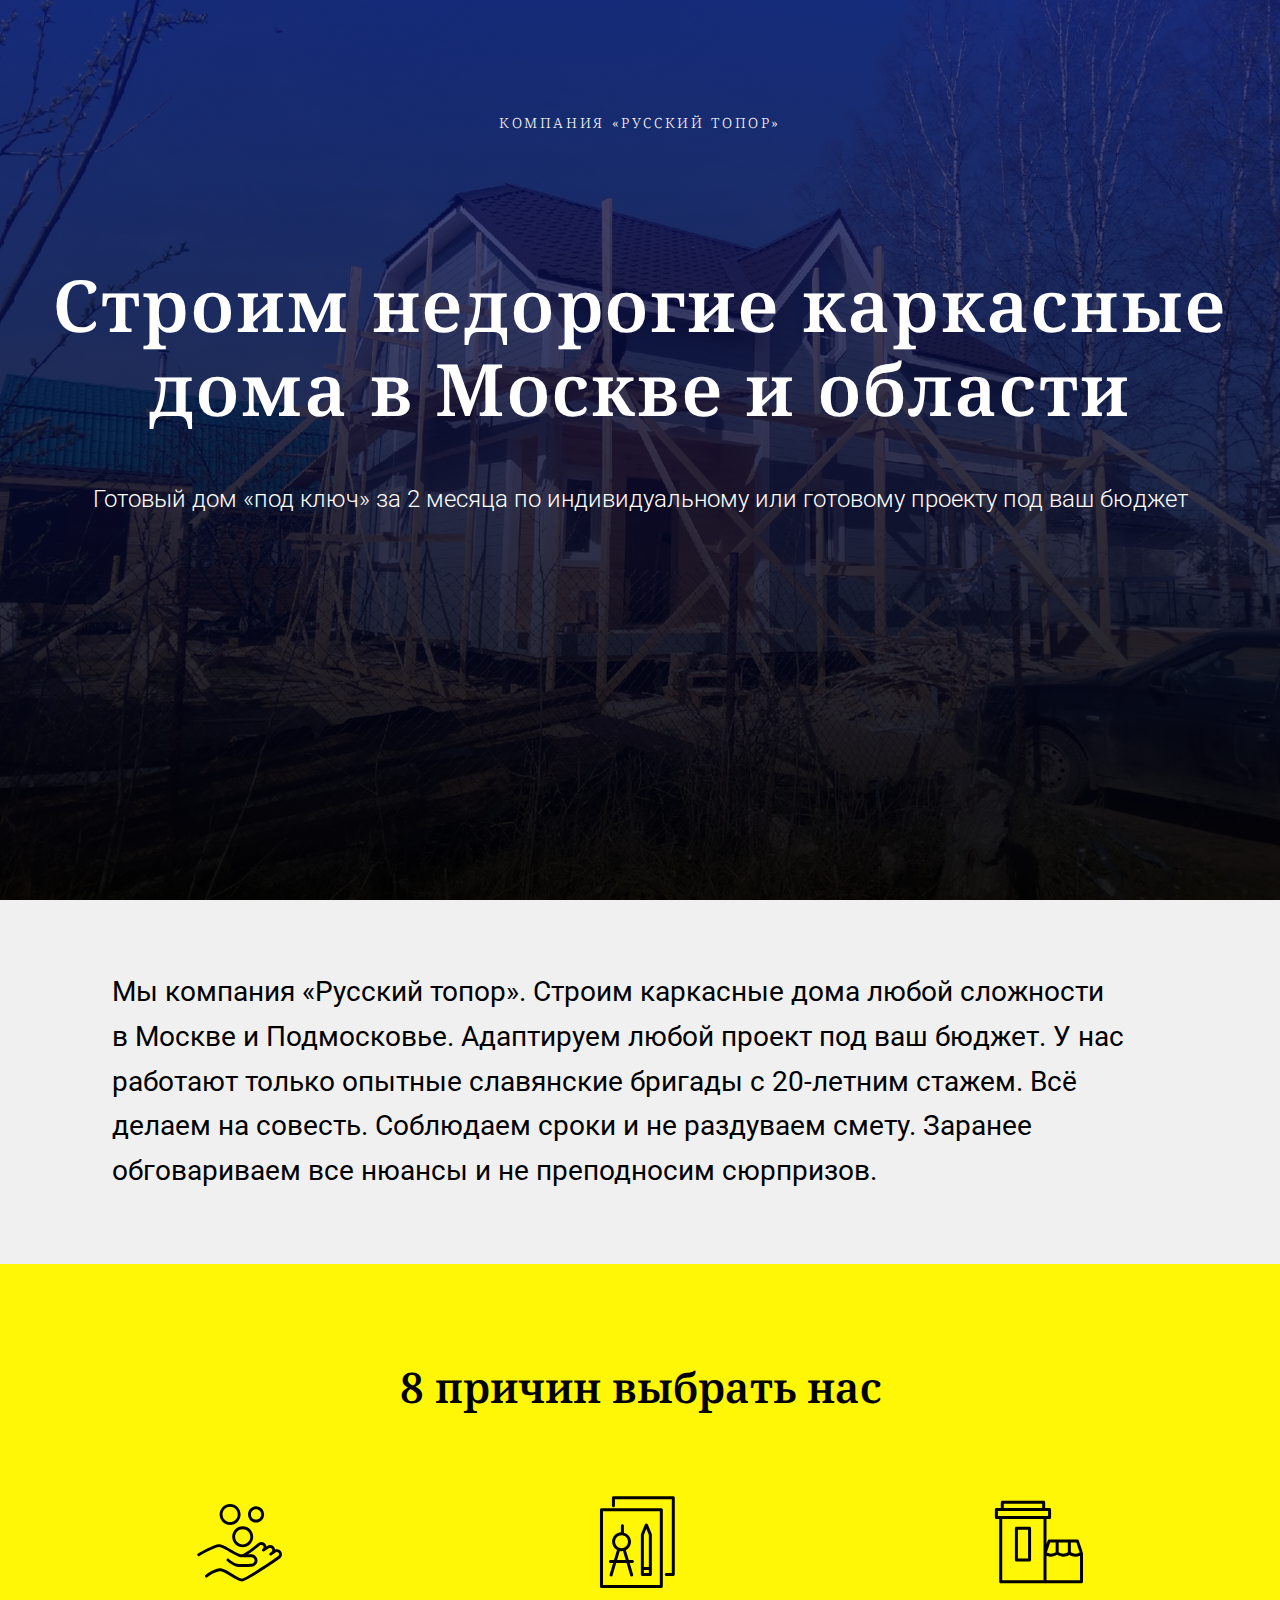
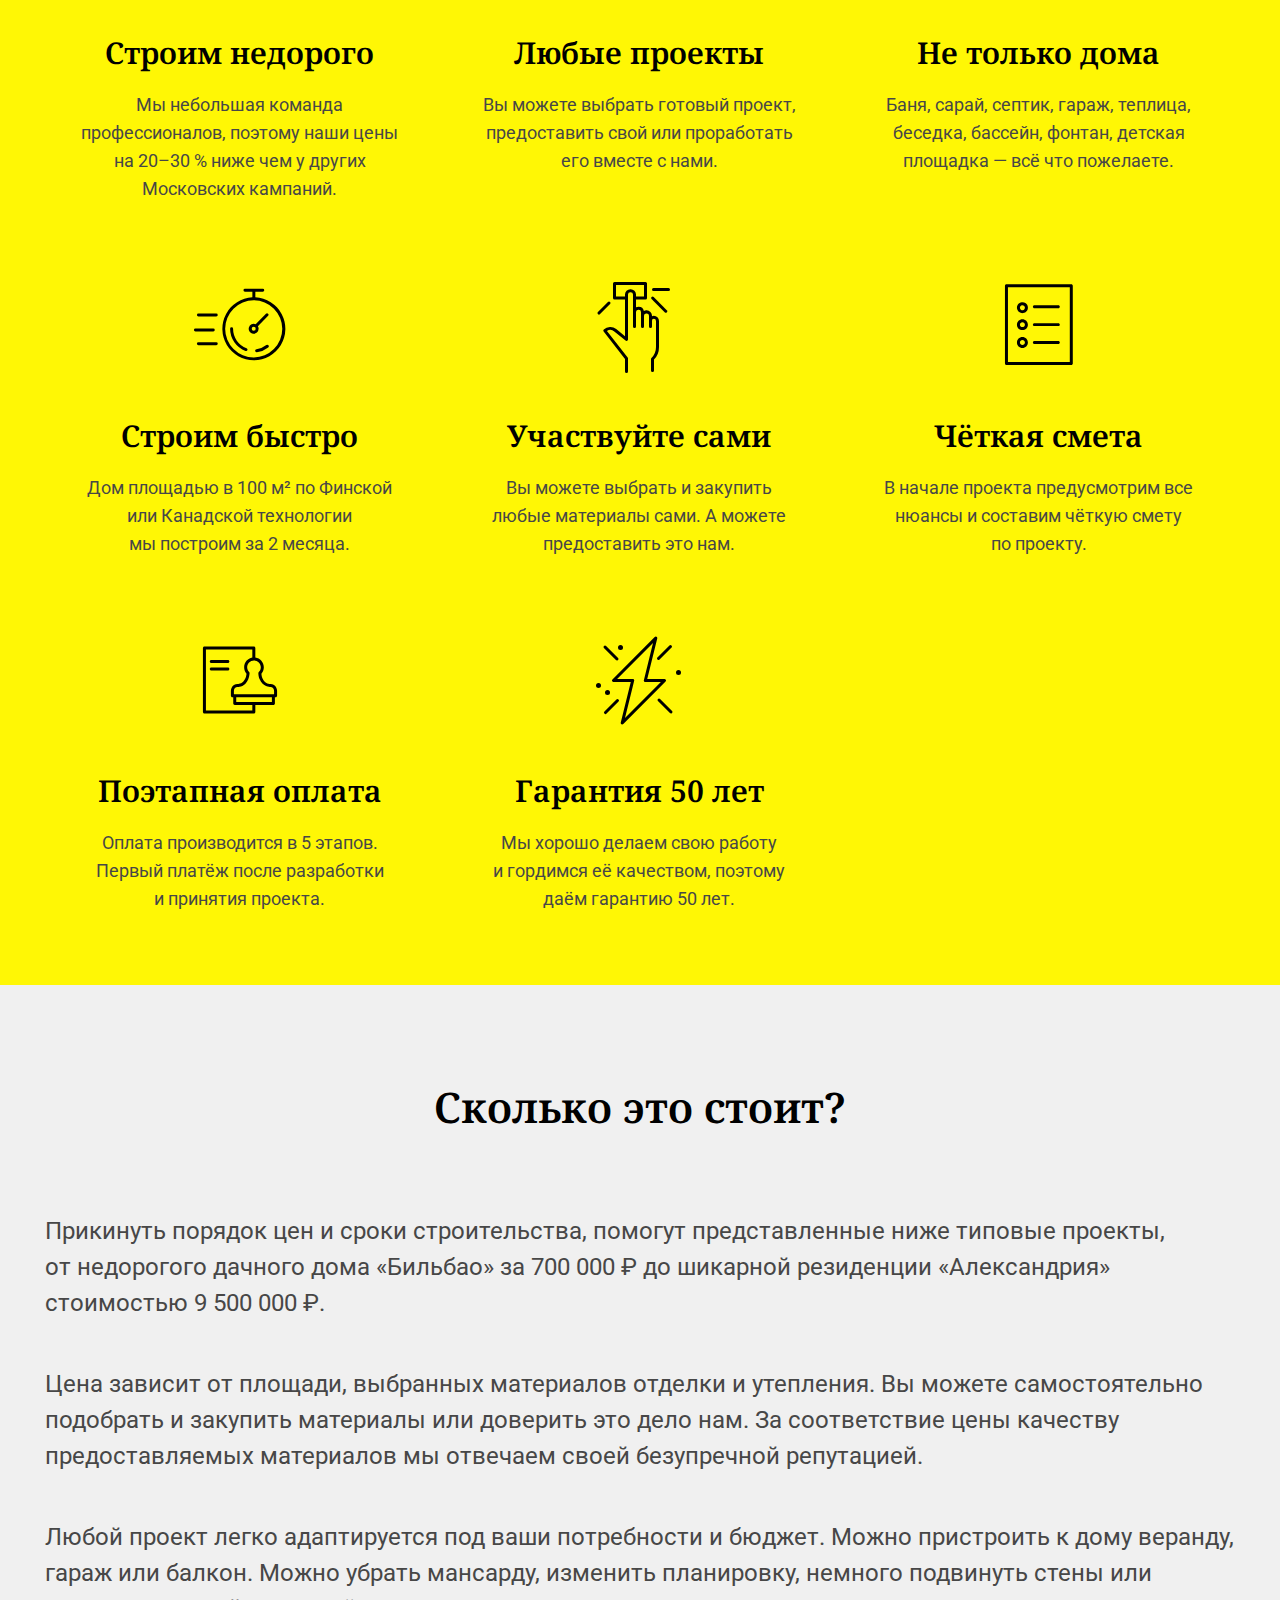
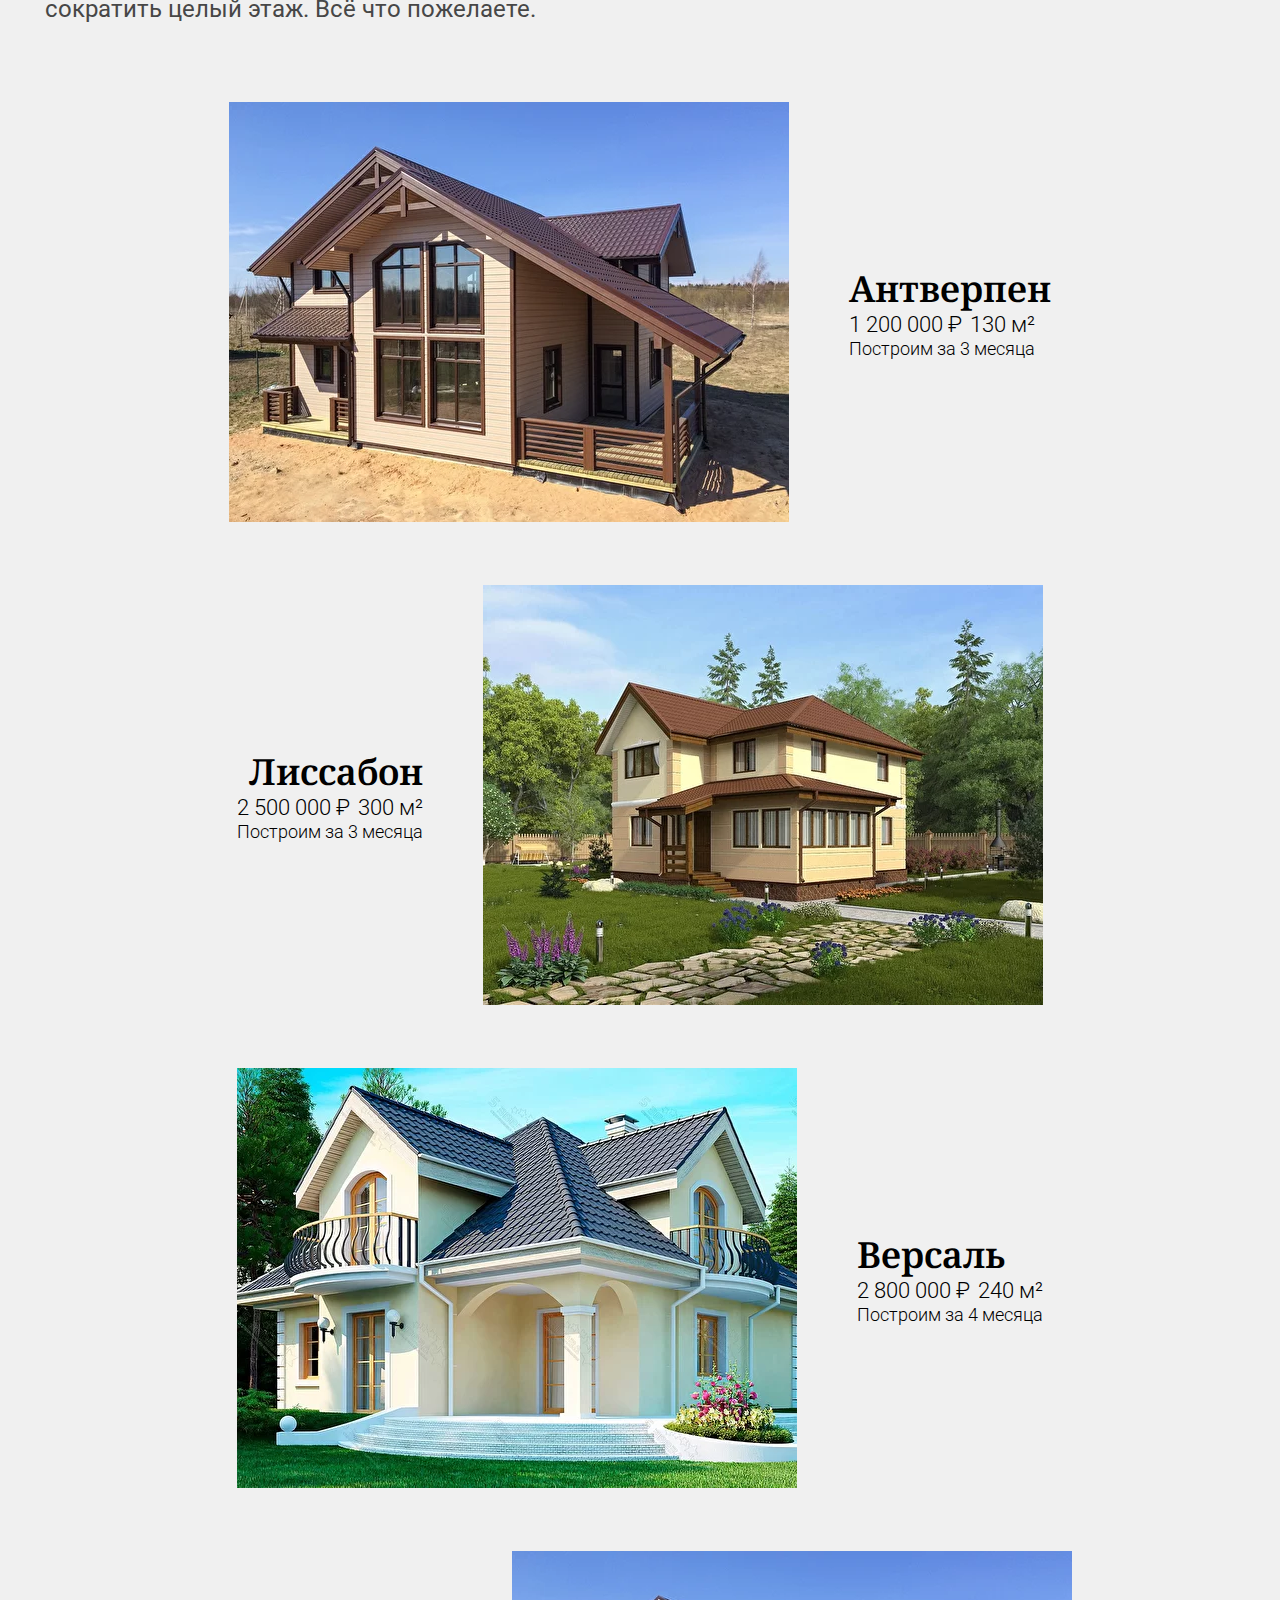
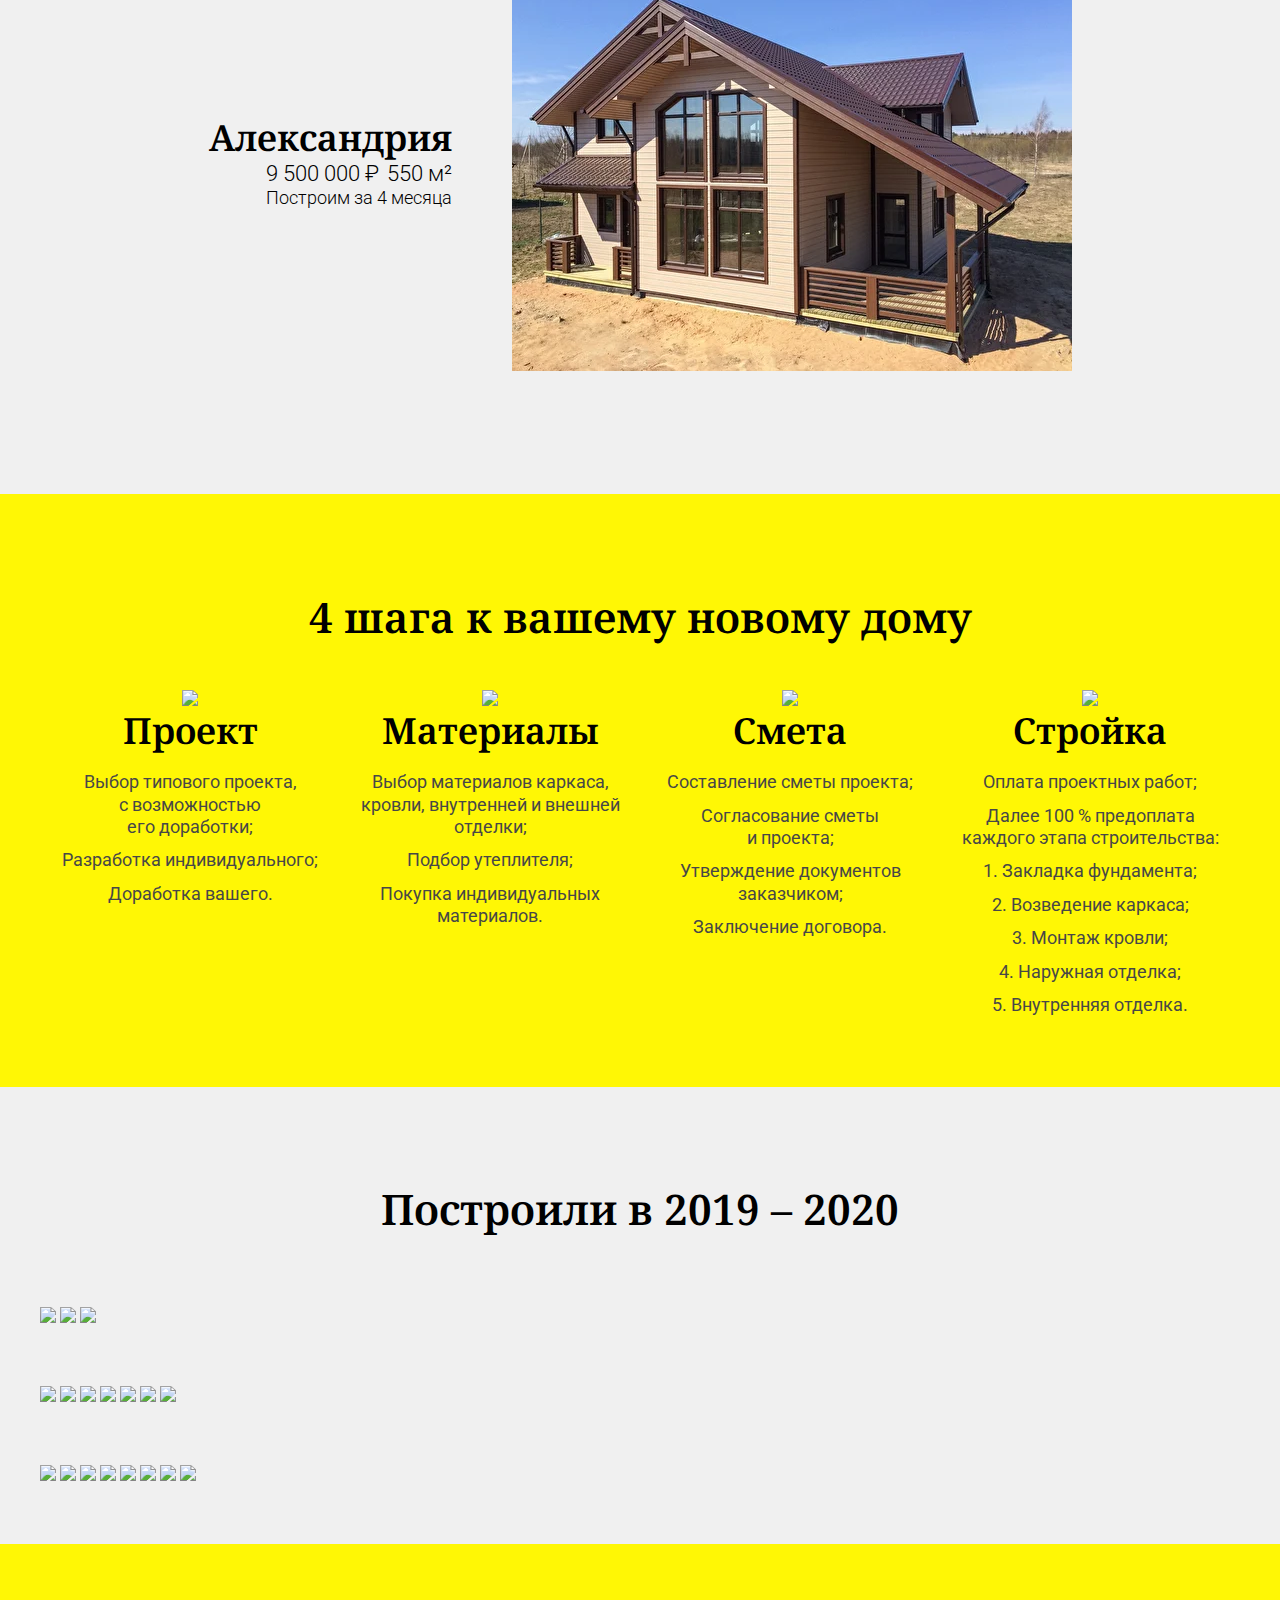
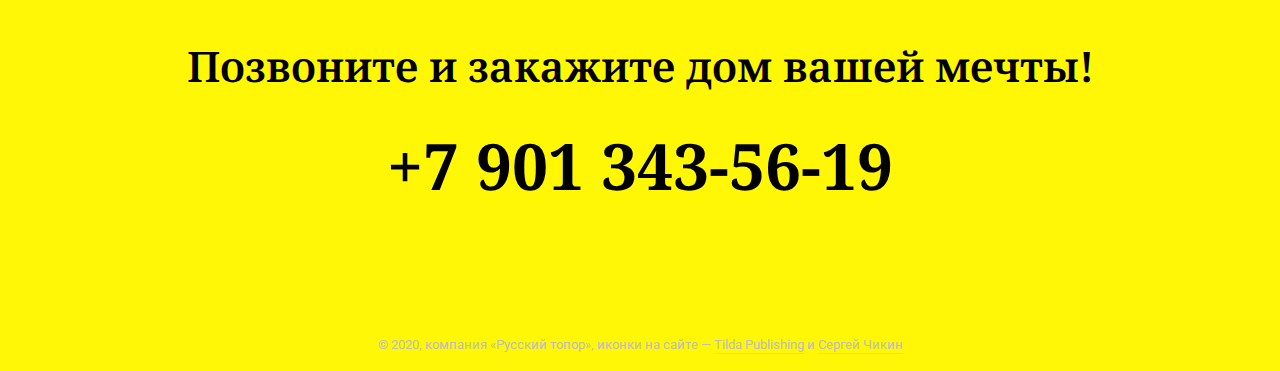
==== commit 7c95cb2e: "8" ====
--- a/www/index.html
+++ b/www/index.html
@@ -12,7 +12,6 @@
   <!-- Fotorama from CDNJS, 19 KB -->
   <link href="https://cdnjs.cloudflare.com/ajax/libs/fotorama/4.6.4/fotorama.css" rel="stylesheet">
   <script src="https://cdnjs.cloudflare.com/ajax/libs/fotorama/4.6.4/fotorama.js"></script>
-
 </head>
 
 <body>
@@ -35,7 +34,7 @@
 
   <!-- LEAD TXT -->
   <div class="container-grey">
-    <div id="txt-lead">
+    <div id="t-lead">
       Мы&nbsp;компания &laquo;Русский топор&raquo;. Строим каркасные дома любой сложности
       в&nbsp;Москве и&nbsp;Подмосковье. Адаптируем любой проект под ваш бюджет.
       У&nbsp;нас работают только опытные славянские бригады с&nbsp;20-летним стажем. Всё делаем на&nbsp;совесть. Соблюдаем сроки и&nbsp;не&nbsp;раздуваем смету. Заранее обговариваем все нюансы и&nbsp;не&nbsp;преподносим сюрпризов.
@@ -47,7 +46,7 @@
     <div class="t-cover-n-abs t-grid-container">
       <div class="t-col t-col_12 t-col_12_mob t-col_12_tab">
         <div class="t-title t-align-center">
-          <h3>8&nbsp;причин выбрать нас</h3>
+          <h3>8&nbsp;причин выбрать&nbsp;нас</h3>
         </div>
       </div>
     </div>
@@ -81,6 +80,7 @@
           </div>
         </div>
       </div>
+
       <div class="t-card t-col t-col_4 t-col_6_tab t-col_12_mob t-align_center">
         <img src="img/cards/4_dlvr_speed.svg" />
         <div class="wrappercenter">
@@ -110,6 +110,7 @@
           </div>
         </div>
       </div>
+
       <div class="t-card t-col t-col_4 t-col_6_tab t-col_12_mob t-align_center">
         <img src="img/cards/7_documents.svg" />
         <div class="wrappercenter">
@@ -133,12 +134,18 @@
   </div>
 
   <!-- HOW MUTCH? -->
-  <div class="container-grey">
-    <h3>Сколько это стоит?</h3>
-      <p class="t-regular">Прикинуть порядок цен и&nbsp;сроки строительства, помогут представленные ниже типовые проекты, от&nbsp;недорогого дачного дома &laquo;Бильбао&raquo; за&nbsp;700&nbsp;000&nbsp;₽ до&nbsp;шикарной резиденции &laquo;Александрия&raquo; стоимостью
-        9&nbsp;500&nbsp;000&nbsp;₽.</p>
-      <p class="t-regular">Цена зависит от&nbsp;площади, выбранных материалов отделки и&nbsp;утепления. Вы&nbsp;можете самостоятельно подобрать и&nbsp;закупить материалы или доверить это дело нам. За&nbsp;соответствие цены качеству предоставляемых материалов мы&nbsp;отвечаем своей безупречной репутацией.</p>
-      <p class="t-regular">Любой проект легко адаптируется под ваши потребности и&nbsp;бюджет. Можно пристроить к&nbsp;дому веранду, гараж или балкон. Можно убрать мансарду, изменить планировку, немного подвинуть стены или сократить целый этаж. Всё что пожелаете.</p>
+  <div id="hm">
+    <div class="t-title t-align-center">
+      <h3>Сколько это стоит?</h3>
+    </div>
+    <div>
+      <p class="t-regular">Прикинуть порядок цен и&nbsp;сроки строительства, помогут представленные ниже типовые проекты, от&nbsp;недорогого дачного дома &laquo;Бильбао&raquo; за&nbsp;700&nbsp;000&nbsp;₽ до&nbsp;шикарной резиденции
+        &laquo;Александрия&raquo; стоимостью 9&nbsp;500&nbsp;000&nbsp;₽.</p>
+      <p class="t-regular">Цена зависит от&nbsp;площади, выбранных материалов отделки и&nbsp;утепления. Вы&nbsp;можете самостоятельно подобрать и&nbsp;закупить материалы или доверить это дело нам. За&nbsp;соответствие цены качеству предоставляемых
+        материалов мы&nbsp;отвечаем своей безупречной репутацией.</p>
+      <p class="t-regular">Любой проект легко адаптируется под ваши потребности и&nbsp;бюджет. Можно пристроить к&nbsp;дому веранду, гараж или балкон. Можно убрать мансарду, изменить планировку, немного подвинуть стены или сократить целый этаж. Всё
+        что пожелаете.</p>
+    </div>
 
     <!-- HM-GALLERY -->
     <div id="hm-gallery">
@@ -148,7 +155,7 @@
         </div>
         <div class="hm-subtitle">
           <div class="t-hm-title">Антверпен</div>
-          <span class="t-hm-subtitle-1">1&nbsp;200&nbsp;000 &#8381;&#12644;130&nbsp;м&#178;</span>
+          <span class="t-hm-subtitle-1">1&nbsp;200&nbsp;000&nbsp;₽&thinsp;&thinsp;130&nbsp;м&#178;</span>
           <br />
           <span class="t-hm-subtitle-2">Построим за&nbsp;3&nbsp;месяца</span>
         </div>
@@ -160,7 +167,7 @@
         </div>
         <div class="hm-subtitle">
           <div class="t-hm-title">Лиссабон</div>
-          <span class="t-hm-subtitle-1">2&nbsp;500&nbsp;000 ₽ㅤ300&nbsp;м&sup2;</span>
+          <span class="t-hm-subtitle-1">2&nbsp;500&nbsp;000&nbsp;₽&thinsp;&thinsp;300&nbsp;м&sup2;</span>
           <br />
           <span class="t-hm-subtitle-2">Построим за&nbsp;3&nbsp;месяца</span>
         </div>
@@ -172,7 +179,7 @@
         </div>
         <div class="hm-subtitle">
           <div class="t-hm-title">Версаль</div>
-          <span class="t-hm-subtitle-1">2&nbsp;800&nbsp;000 ₽&#8195;240&nbsp;м&sup2;</span>
+          <span class="t-hm-subtitle-1">2&nbsp;800&nbsp;000&nbsp;₽&thinsp;&thinsp;240&nbsp;м&sup2;</span>
           <br />
           <span class="t-hm-subtitle-2">Построим за&nbsp;4&nbsp;месяца</span>
         </div>
@@ -184,7 +191,7 @@
         </div>
         <div class="hm-subtitle">
           <div class="t-hm-title">Александрия</div>
-          <span class="t-hm-subtitle-1">9&nbsp;500&nbsp;000 ₽ㅤ550&nbsp;м&sup2;</span>
+          <span class="t-hm-subtitle-1">9&nbsp;500&nbsp;000&nbsp;₽&thinsp;&thinsp;550&nbsp;м&sup2;</span>
           <br />
           <span class="t-hm-subtitle-2">Построим за&nbsp;4&nbsp;месяца</span>
         </div>
@@ -193,8 +200,10 @@
   </div>
 
   <!-- FOUR STEPS -->
-  <div class="container-yellow">
+  <div id="fs">
+    <div class="t-title t-align-center">
       <h3>4 шага к вашему новому дому</h3>
+    </div>
     <div class="t-cover-n-abs t-grid-container">
       <div class="t-card t-col t-col_3 t-col_12_mob t-col_6_tab t-align_center">
         <img src="img/icons/1.svg" />
@@ -202,7 +211,7 @@
             <path fill="currentColor" d="M10,7H14V17H12V9H10V7M12,2A10,10 0 0,1 22,12A10,10 0 0,1 12,22A10,10 0 0,1 2,12A10,10 0 0,1 12,2M12,4A8,8 0 0,0 4,12A8,8 0 0,0 12,20A8,8 0 0,0 20,12A8,8 0 0,0 12,4Z" />
         </svg> -->
         <div class="wrappercenter">
-          <h4 style="padding-bottom: 10px;">Проект</h4>
+          <h4>Проект</h4>
           <div class="t-descr t-descr_xs">
             <ul>
               <li>Выбор типового проекта, с&nbsp;возможностью его&nbsp;доработки;</li>
@@ -218,10 +227,10 @@
     <path fill="currentColor" d="M9,7H13A2,2 0 0,1 15,9V11A2,2 0 0,1 13,13H11V15H15V17H11L9,17V13A2,2 0 0,1 11,11H13V9H9V7M12,2A10,10 0 0,1 22,12A10,10 0 0,1 12,22A10,10 0 0,1 2,12A10,10 0 0,1 12,2M12,4A8,8 0 0,0 4,12A8,8 0 0,0 12,20A8,8 0 0,0 20,12A8,8 0 0,0 12,4Z" />
 </svg> -->
         <div class="wrappercenter">
-          <h4 style="padding-bottom: 10px;">Материалы</h4>
+          <h4>Материалы</h4>
           <div class="t-descr t-descr_xs">
             <ul>
-              <li>Выбор материала каркаса, кровли, внутренней и&nbsp;внешней отделки;</li>
+              <li>Выбор материалов каркаса, кровли, внутренней и&nbsp;внешней отделки;</li>
               <li>Подбор утеплителя;</li>
               <li>Покупка индивидуальных материалов.</li>
             </ul>
@@ -234,7 +243,7 @@
     <path fill="currentColor" d="M15,15A2,2 0 0,1 13,17H9V15H13V13H11V11H13V9H9V7H13A2,2 0 0,1 15,9V10.5A1.5,1.5 0 0,1 13.5,12A1.5,1.5 0 0,1 15,13.5V15M12,2A10,10 0 0,1 22,12A10,10 0 0,1 12,22A10,10 0 0,1 2,12A10,10 0 0,1 12,2M12,4A8,8 0 0,0 4,12A8,8 0 0,0 12,20A8,8 0 0,0 20,12A8,8 0 0,0 12,4Z" />
 </svg> -->
         <div class="wrappercenter">
-          <h4 style="padding-bottom: 10px;">Смета</h4>
+          <h4>Смета</h4>
           <div class="t-descr t-descr_xs">
             <ul>
               <li>Составление сметы проекта;</li>
@@ -251,15 +260,19 @@
     <path fill="currentColor" d="M9,7H11V11H13V7H15V17H13V13H9V7M12,2A10,10 0 0,1 22,12A10,10 0 0,1 12,22A10,10 0 0,1 2,12A10,10 0 0,1 12,2M12,4A8,8 0 0,0 4,12A8,8 0 0,0 12,20A8,8 0 0,0 20,12A8,8 0 0,0 12,4Z" />
 </svg> -->
         <div class="wrappercenter">
-          <h4 style="padding-bottom: 10px;">Стройка</h4>
+          <h4>Стройка</h4>
           <div class="t-descr t-descr_xs">
             <ul>
               <li>Оплата проектных работ;</li>
-              <li>Далее 100&thinsp;%&nbsp;предоплата каждого этапа строительства:</li>
-              <li>1.&nbsp;Закладка фундамента;<br />2.&nbsp;Возведение каркаса;<br />
-              3.&nbsp;Монтаж кровли;<br />
-              4.&nbsp;Наружная отделка;<br />
-              5.&nbsp;Внутренняя отделка.</li>
+              <li>Далее 100&thinsp;%&nbsp;предоплата каждого этапа строительства:
+                <ul style="padding-top: 0.625em;">
+                  <li>1.&nbsp;Закладка фундамента;</li>
+                  <li>2.&nbsp;Возведение каркаса;</li>
+                  <li>3.&nbsp;Монтаж кровли;</li>
+                  <li>4.&nbsp;Наружная отделка;</li>
+                  <li>5.&nbsp;Внутренняя отделка.</li>
+                </ul>
+              </li>
             </ul>
           </div>
         </div>
@@ -268,69 +281,21 @@
     <div class="t-clear t-separator"></div>
   </div>
 
-  <!-- FEEDBACKS -->
-  <div class="container-grey">
-    <h3>Отзывы наших клиентов</h3>
-
-    <div id="feedback">
-      <div class="feedback-border">
-        <span class="t-feedback-title">Викентий Карпов</span>
-        <span class="t-feedback-subtitle">Каркасный дом в&nbsp;Зеленограде 150&nbsp;м&sup2;</span>
-        <span class="t-feedback-txt">
-          Готовые проекты (шаблоны). Запросили проекты, будут через месяц. В&nbsp;проекте не&nbsp;так важно, из&nbsp;какого материала строится дом.
-        </span>
-      </div>
-    </div>
-
-    <div id="feedback-alt">
-      <div class="feedback-border">
-        <span class="t-feedback-title">Алексей петров</span>
-        <span class="t-feedback-subtitle">Каркасный дом в&nbsp;Зеленограде 150&nbsp;м&sup2;</span>
-        <span class="t-feedback-txt">
-          Готовые проекты (шаблоны). Запросили проекты, будут через месяц. В&nbsp;проекте не&nbsp;так важно, из&nbsp;какого материала строится дом. Материал можно заменить на&nbsp;ходу, например проект кирпичного дома переделать в&nbsp;каркасник.
-          Показать готовые проекты. Объяснить что материалы можно менять.
-        </span>
-      </div>
-    </div>
-
-    <div id="feedback">
-      <div class="feedback-border">
-        <span class="t-feedback-title">Иван Иванов</span>
-        <span class="t-feedback-subtitle">Каркасный дом в&nbsp;Зеленограде 150&nbsp;м&sup2;</span>
-        <span class="t-feedback-txt">
-          Готовые проекты (шаблоны). Запросили проекты, будут через месяц. В&nbsp;проекте не&nbsp;так важно, из&nbsp;какого материала строится дом. Материал можно заменить на&nbsp;ходу, например проект кирпичного дома переделать в&nbsp;каркасник.
-          Показать готовые проекты. Объяснить что материалы можно менять.
-        </span>
-      </div>
-    </div>
-
-    <div id="feedback-alt">
-      <div class="feedback-border">
-        <span class="t-feedback-title">Ольга Петровна Семёнова</span>
-        <span class="t-feedback-subtitle">Каркасный дом в&nbsp;Зеленограде 150&nbsp;м&sup2;</span>
-        <span class="t-feedback-txt">
-          Готовые проекты (шаблоны). Запросили проекты, будут через месяц. В&nbsp;проекте не&nbsp;так важно, из&nbsp;какого материала строится дом. Материал можно заменить на&nbsp;ходу, например проект кирпичного дома переделать в&nbsp;каркасник.
-          Показать готовые проекты. Объяснить что материалы можно менять.
-        </span>
-      </div>
-    </div>
-  </div>
-
   <!-- CONSTRUCTED -->
-  <div class="container-grey">
-    <h3>Построили в&nbsp;2019&ndash;2020 году</h3>
+  <div id="con">
+    <div class="t-title t-align-center">
+      <h3>Построили в&nbsp;2019&nbsp;&ndash;&nbsp;2020</h3>
+    </div>
+
     <div id="con-gallery">
-      <!-- FOTORAMA -->
       <div class="fotorama" data-keyboard="true" data-allowfullscreen="true" data-nav="dots" data-width="100%" data-maxwidth="1200px" data-ratio="16/9" data-fit="cover">
         <img src="img/con-gallery/05-02.jpg">
         <img src="img/con-gallery/05-03.jpg">
         <img src="img/con-gallery/05-04.jpg">
-        <img src="img/con-gallery/05-01.jpg">
       </div>
     </div>
 
     <div id="con-gallery">
-      <!-- FOTORAMA -->
       <div class="fotorama" data-keyboard="true" data-allowfullscreen="true" data-nav="dots" data-width="100%" data-maxwidth="1200px" data-ratio="16/9" data-fit="cover">
         <img src="img/con-gallery/03-04.jpg">
         <img src="img/con-gallery/03-01.jpg">
@@ -343,7 +308,6 @@
     </div>
 
     <div id="con-gallery">
-      <!-- FOTORAMA -->
       <div class="fotorama" data-keyboard="true" data-allowfullscreen="true" data-nav="dots" data-width="100%" data-maxwidth="1200px" data-ratio="16/9" data-fit="cover">
         <img src="img/con-gallery/02-01.jpg">
         <img src="img/con-gallery/02-02.jpg">
@@ -357,22 +321,20 @@
     </div>
   </div>
 
-  <!-- NICE TO MEET YOU -->
-  <div class="container-grey-alt">
-    <h3>Приятно познакомиться</h3>
-    <div id="boh">
-    </div>
-  </div>
-
   <!-- ACTION -->
-<div id="act" class="container-yellow">
-  <h3>Позвоните и закажите дом вашей мечты!</h3>
-    <div class="t-tel">+7 952 370-88-57</div>
+  <div id="act">
+    <div class="t-title t-align-center">
+      <h3>Позвоните и&nbsp;закажите дом вашей мечты!</h3>
+      <div class="t-tel"><a href="tel:+79013435619">+7&nbsp;901&nbsp;343-56-19</a></div>
+    </div>
   </div>
 
   <!-- FOOTER -->
-  <div id="footer" class="container-grey">
-    <span>Иконки на сайте &mdash; <a href="https://tilda.cc">Tilda Publishing</a></span>
+  <div id="footer">
+    <div class="t-footer t-align-center">
+      <span>© 2020, компания «Русский топор», иконки на&nbsp;сайте&nbsp;&mdash;&nbsp;<a href="https://tilda.cc">Tilda Publishing</a> и&nbsp;<a href="http://sergeychikin.ru/365/">Сергей Чикин</a></span>
+    </div>
   </div>
 </body>
+
 </html>
--- a/www/style.css
+++ b/www/style.css
@@ -35,6 +35,7 @@
 
 body {
   line-height: 1;
+  font-size: 16px;
 }
 
 ol, ul {
@@ -55,12 +56,42 @@
   border-collapse: collapse;
   border-spacing: 0;
 }
+
 /*
  /Reset
 */
+h3 {
+  font-family: 'Noto Serif', serif;
+  font-size: 2.625em;
+  /* 42/16 */
+  line-height: 1.23;
+  font-weight: 600;
+  text-align: center;
+  color: #000;
+  padding-left: 5%;
+  padding-right: 5%;
+  margin-bottom: 1em;
+  /* 40/16 */
+}
+
+h4 {
+  font-family: 'Noto Serif', serif;
+  font-size: 2.25em;
+  /* 36/16 */
+  line-height: 1.23;
+  font-weight: 600;
+  color: #000;
+}
+
+p {
+  padding-bottom: 1.25em;
+  /* 20/16 */
+}
 
 li {
-  padding-bottom: 10px;
+  padding-bottom: 0.625em;
+  /* 10/16 */
+  line-height: 1.23em;
 }
 
 ::selection {
@@ -68,6 +99,7 @@
   background-color: #ffdd2e;
 }
 
+/* So we begin */
 #header {
   height: 100vh;
   width: 100%;
@@ -77,6 +109,10 @@
   background-attachment: fixed;
   background-position: center center;
   background-repeat: no-repeat;
+}
+
+#header .header-wrapper {
+  max-width: 100%;
 }
 
 #header .header-gradient {
@@ -97,137 +133,385 @@
   margin-left: auto;
   margin-right: auto;
   width: 100%;
+  max-width: 75em;
+  /* 1200/16 */
+  padding: 0;
+  box-sizing: content-box;
+  text-align: center;
+  overflow: hidden;
+}
+
+#header .title-up {
+  font-family: 'Noto Serif', serif;
+  font-size: 0.875em;
+  /* 14/16 */
+  font-weight: 300;
+  text-align: center;
+  color: #fff;
+  text-transform: uppercase;
+  letter-spacing: 0.188em;
+  /* 3/16 */
+  padding-bottom: 3.75em;
+  /* 60/16 */
+  padding-top: 1.875em;
+  /* 30/16 */
+}
+
+#header .title-main h1 {
+  font-family: 'Noto Serif', serif;
+  font-size: 4.5em;
+  /* 72/16 */
+  font-weight: 600;
+  text-align: center;
+  color: #fff;
+  line-height: 1.17;
+  letter-spacing: 0.031em;
+  /* 0.5/16 */
+  padding: 1.1em 0.5em 0.7em 0.5em;
+  /* 24/16 */
+  /* 0/16 */
+  /* 38/16 */
+  /* 0/16 */
+}
+
+#header .title-sub {
+  font-family: 'Roboto', sans-serif;
+  font-size: 1.5em;
+  font-weight: 300;
+  text-align: center;
+  color: #fff;
+  line-height: 1.50;
+  padding: 0em 0em 1.875em 0em;
+}
+
+@media (max-width: 360px) {
+  #header .title-main h1 {
+    font-size: 2.2em;
+    padding: 1.1em 0.5em 1.2em 0.5em;
+  }
+
+  #header .title-up {
+    padding-top: 0.625em;
+    /* 10/16 */
+    padding-bottom: 1.875em;
+    /* 30/16 */
+  }
+
+  #header .title-sub {
+    font-size: 1.1em;
+  }
+
+  .t-cover {
+    width: 90%;
+    min-width: 21.875em;
+  }
+}
+
+@media (min-width: 361px) and (max-width: 768px) {
+  #header .title-main h1 {
+    font-size: 2em;
+    padding: 1.1em 0.2em 1.2em 0.2em;
+  }
+
+  #header .title-up {
+    padding-top: 0.625em;
+    /* 20/16 */
+    padding-bottom: 1.563em;
+    /* 25/16 */
+  }
+
+  #header .title-sub {
+    font-size: 1.1em;
+  }
+
+  .t-cover {
+    width: 80%;
+  }
+}
+
+.t-regular {
+  font-family: 'Roboto', sans-serif;
+  font-size: 1.5em;
+  /* 28/16 */
+  line-height: 1.5;
+  font-weight: 400;
+  text-align: left;
+  color: #474747;
+  max-width: 1200px;
+  padding-bottom: 1.875em;
+  /* 60/16 */
+  margin-left: 1.875em;
+  /* 100/16 */
+  margin-right: 1.875em;
+  /* 100/16 */
+}
+
+@media (max-width: 360px) {
+  .t-regular {
+    font-size: 1em;
+    margin-left: 1.875em;
+    /* 30/16 */
+    margin-right: 1.875em;
+    /* 30/16 */
+  }
+}
+
+@media (min-width: 361px) and (max-width: 768px) {
+  .t-regular {
+    font-size: 1.23em;
+    margin-left: 1.875em;
+    /* 30/16 */
+    margin-right: 1.875em;
+    /* 30/16 */
+  }
+}
+
+.container-grey {
+  width: 100%;
+  max-width: 100%;
+  background-color: #f0f0f0;
+  margin-left: auto;
+  margin-right: auto;
+}
+
+.container-grey-alt {
+  width: 100%;
+  max-width: 100%;
+  background-color: #ebebeb;
+  margin-left: auto;
+  margin-right: auto;
+}
+
+.container-yellow {
+  width: 100%;
+  max-width: 100%;
+  background-color: #fff705;
+  margin-left: auto;
+  margin-right: auto;
+}
+
+/* LEAD TXT */
+#t-lead {
+  font-family: 'Roboto', sans-serif;
+  font-size: 1.75em;
+  /* 28/16 */
+  font-weight: 400;
+  text-align: left;
+  color: #000;
+  line-height: 1.6;
+  max-width: 1200px;
+  padding-top: 2.5em;
+  /* 60/16 */
+  padding-bottom: 2.5em;
+  /* 60/16 */
+  margin-left: 4em;
+  /* 100/16 */
+  margin-right: 4em;
+  /* 100/16 */
+}
+
+@media (max-width: 360px) {
+  #t-lead {
+    font-size: 1em;
+    margin-left: 1.875em;
+    /* 30/16 */
+    margin-right: 1.875em;
+    /* 30/16 */
+  }
+}
+
+@media (min-width: 361px) and (max-width: 768px) {
+  #t-lead {
+    font-size: 1.23em;
+    margin-left: 1.875em;
+    /* 30/16 */
+    margin-right: 1.875em;
+    /* 30/16 */
+  }
+}
+
+/* WHY US */
+#why-us {
+  width: 100%;
+  background-color: #fff705;
+}
+
+#why-us .t-title {
+  margin-bottom: 5em;
+  /* 90/16 */
+}
+
+#why-us .t-title h3 {
+  font-family: 'Noto Serif', serif;
+  font-weight: 600;
+  color: #000;
+  font-size: 2.625em;
+  /* 42/16 */
+  padding-top: 2.3em;
+  /* 60/16 */
+  line-height: 1.23;
+}
+
+@media (max-width: 360px) {
+  #why-us .t-title {
+    margin-bottom: 3em;
+    /* 90/16 */
+  }
+
+  #why-us .t-title h3 {
+    font-size: 2em;
+    padding-top: 2.3em;
+    /* 60/16 */
+  }
+}
+
+@media (min-width: 361px) and (max-width: 768px) {
+  #why-us .t-title {
+    margin-bottom: 3em;
+    /* 90/16 */
+  }
+
+  #why-us .t-title h3 {
+    font-size: 2em;
+    padding-top: 2.3em;
+  }
+}
+
+#why-us .t-card {
+  margin-bottom: 4.5em;
+  /* 40/16 */
+}
+
+#why-us .t-card img {
+  margin-bottom: 1.1em;
+  /* 25/16 */
+  width: 6.25em;
+  /* 100/16 */
+  height: auto;
+  max-width: 100%;
+}
+
+#why-us .t-card .wrappercenter {
+  padding-left: 1.25em;
+  /* 20/16 */
+  padding-right: 1.25em;
+  /* 20/16 */
+}
+
+#why-us .t-heading_md {
+  margin-top: 0.75em;
+  /* 12/16 */
+  margin-bottom: 0.7em;
+  /* 25/16 */
+}
+
+.t-heading_md {
+  font-size: 1.875em;
+  /* 30/16 */
+  line-height: 1.17;
+}
+
+@media (max-width: 360px) {
+  .t-heading_md {
+    font-size: 1.563em;
+    /* 25/16 */
+    line-height: 1.17;
+  }
+}
+
+@media (min-width: 361px) and (max-width: 768px) {
+  .t-heading_md {
+    font-size: 1.563em;
+    /* 25/16 */
+    line-height: 1.17;
+  }
+}
+
+.t-heading {
+  font-family: 'Noto Serif', serif;
+  font-weight: 600;
+  color: #000;
+}
+
+.t-descr_xs {
+  font-size: 1.125em;
+  /* 18/16 */
+  line-height: 1.55;
+}
+
+.t-descr {
+  font-family: 'Roboto', sans-serif;
+  font-weight: 400;
+  color: #474747;
+}
+
+#why-us .t-separator {
+  margin-bottom: 5.625em;
+  /* 90/16 */
+}
+
+.t-cover-n-abs {
+  margin-left: auto;
+  margin-right: auto;
+  width: 100%;
   max-width: 1200px;
   padding: 0;
   box-sizing: content-box;
   text-align: center;
-  overflow: hidden;
-}
-
-#header .title-up {
-  font-family: 'Noto Serif', serif;
-  font-size: 14px;
-  font-weight: 300;
-  text-align: center;
-  color: #fff;
-  text-transform: uppercase;
-  letter-spacing: 3px;
-  padding-bottom: 60px;
-  padding-top: 30px;
-}
-
-#header .title-main {
-  font-family: 'Noto Serif', serif;
-  font-size: 72px;
+}
+
+/* HOW MUTCH? GALLERY */
+#hm {
+  width: 100%;
+  background-color: #f0f0f0;
+}
+
+#hm .t-title {
+  margin-bottom: 5em;
+  /* 90/16 */
+}
+
+#hm .t-title h3 {
+  font-family: 'Noto Serif', serif;
   font-weight: 600;
-  text-align: center;
-  color: #fff;
-  line-height: 1.17;
-  letter-spacing: 0.5px;
-  padding: 24px 0px 38px 0px;
-}
-
-#header .title-sub {
-  font-family: 'Roboto', sans-serif;
-  font-size: 24px;
-  font-weight: 300;
-  text-align: center;
-  color: #fff;
-  line-height: 1.50;
-  padding: 0px 0px 30px 0px;
-}
-
-#header .header-wrapper {
-  max-width: 100%;
-  margin-left: 20px;
-  margin-right: 20px;
-}
-
-#txt-lead {
-  font-family: 'Roboto', sans-serif;
-  font-size: 28px;
-  font-weight: 400;
-  text-align: left;
-  color: #000;
-  line-height: 1.6;
+  color: #000;
+  font-size: 2.625em;
+  /* 42/16 */
+  padding-top: 2.3em;
+  /* 60/16 */
+  line-height: 1.23;
+}
+
+@media (max-width: 360px) {
+  #hm .t-title {
+    margin-bottom: 3em;
+  }
+
+  #hm .t-title h3 {
+    font-size: 2em;
+    padding-top: 2.3em;
+    /* 60/16 */
+  }
+}
+
+@media (min-width: 361px) and (max-width: 768px) {
+  #hm .t-title {
+    margin-bottom: 3em;
+  }
+
+  #hm .t-title h3 {
+    font-size: 2em;
+    padding-top: 2.3em;
+  }
+}
+
+#hm-gallery {
+  width: 100%;
   max-width: 1200px;
-  margin-left: 100px;
-  margin-right: 100px;
-}
-
-.t-regular {
-  font-family: 'Roboto', sans-serif;
-  font-size: 24px;
-  line-height: 1.5;
-  font-weight: 400;
-  text-align: left;
-  color: #474747;
-  padding-bottom: 30px;
-  max-width: 1200px;
-  margin-left: 100px;
-  margin-right: 100px;
-}
-
-h3 {
-  font-family: 'Noto Serif', serif;
-  font-size: 42px;
-  line-height: 1.23;
-  font-weight: 600;
-  text-align: center;
-  color: #000;
-  padding-left: 5%;
-  padding-right: 5%;
-  margin-bottom: 40px;
-}
-
-h4 {
-  font-family: 'Noto Serif', serif;
-  font-size: 36px;
-  line-height: 1.23;
-  font-weight: 600;
-  color: #000;
-}
-
-p {
-  padding-bottom: 20px;
-}
-
-.container-grey {
-  margin-left: auto;
-  margin-right: auto;
-  width: 100%;
-  max-width: 100%;
-  padding-top: 60px;
-  padding-bottom: 60px;
-  background-color: #f0f0f0;
-}
-
-.container-grey-alt {
-  margin-left: auto;
-  margin-right: auto;
-  width: 100%;
-  max-width: 100%;
-  padding-top: 60px;
-  padding-bottom: 60px;
-  background-color: #ebebeb;
-}
-
-.container-yellow {
-  margin-left: auto;
-  margin-right: auto;
-  width: 100%;
-  max-width: 100%;
-  padding-top: 60px;
-  padding-bottom: 60px;
-  background-color: #fff705;
-}
-
-/* HOW MUTCH? GALLERY */
-#hm-gallery {
-  width: 100%;
-  max-width: 1200px;
-  padding-top: 30px;
-  padding-bottom: 60px;
+  padding-top: 1.875em;
+  /* 30/16 */
+  padding-bottom: 3.75em;
+  /* 60/16 */
   background-color: #f0f0f0;
   margin-left: auto;
   margin-right: auto;
@@ -235,265 +519,424 @@
 
 .t-hm-title {
   font-family: 'Noto Serif', serif;
-  font-size: 36px;
+  font-size: 2.25em;
+  /* 36/16 */
   line-height: 1.23;
   font-weight: 600;
   color: #000;
 }
 
-.hm-gallery-left {
+.hm-gallery {
   max-width: 100%;
   display: flex;
-  flex-direction: row;
   flex-wrap: wrap;
   justify-content: center;
   align-items: center;
-  padding-bottom: 60px;
+  padding-bottom: 3.75em;
+  /* 60/16 */
   margin-left: auto;
   margin-right: auto;
 }
 
-.hm-img-left {
+.hm-gallery.left {
+  flex-direction: row;
+}
+
+.hm-gallery.left .hm-subtitle {
+  padding-left: 3.75em;
+  /* 60/16 */
   max-width: 50%;
-}
-
-.hm-subtitle-left {
   text-align: left;
+}
+
+.hm-gallery.right .hm-subtitle {
+  padding-right: 3.75em;
+  /* 60/16 */
   max-width: 50%;
-  padding-left: 60px;
-}
-
-.t-hm-subtitle-left-1 {
+  text-align: right;
+}
+
+.hm-gallery.right {
+  flex-direction: row-reverse;
+}
+
+.t-hm-subtitle-1 {
   font-family: 'Roboto', sans-serif;
-  font-size: 22px;
+  font-size: 1.375em;
+  /* 22/16 */
   font-weight: 300;
   line-height: 1.23;
   color: #000;
 }
 
-.t-hm-subtitle-left-2 {
+.t-hm-subtitle-2 {
   font-family: 'Roboto', sans-serif;
-  font-size: 18px;
+  font-size: 1.125em;
+  /* 18/16 */
   font-weight: 300;
   line-height: 1.23;
   color: #000;
 }
 
-.hm-gallery-right {
-  max-width: 100%;
+.hm-img {
+  max-width: 50%;
+}
+
+@media (max-width: 360px) {
+  .t-hm-title {
+    font-size: 1.8em;
+    padding-top: 0.23em;
+  }
+
+  .t-hm-subtitle-1 {
+    font-size: 1.1em;
+    /* 22/16 */
+    padding-top: 2.3em;
+    /* 60/16 */
+  }
+
+  .t-hm-subtitle-2 {
+    font-size: 1em;
+    /* 18/16 */
+    padding-top: 2.3em;
+    /* 60/16 */
+  }
+}
+
+@media (min-width: 361px) and (max-width: 768px) {
+  .t-hm-title {
+    font-size: 1.8em;
+    padding-top: 0.23em;
+  }
+
+  .t-hm-subtitle-1 {
+    font-size: 1.1em;
+    padding-top: 2.3em;
+    /* 60/16 */
+  }
+
+  .t-hm-subtitle-2 {
+    font-size: 1em;
+    padding-top: 2.3em;
+    /* 60/16 */
+  }
+}
+
+@media (max-width: 768px) {
+  .hm-gallery.left, .hm-gallery.right {
+    flex-direction: column;
+  }
+
+  .hm-gallery.left .hm-subtitle, .hm-gallery.right .hm-subtitle {
+    padding-left: 0px;
+    padding-right: 0px;
+    text-align: center;
+  }
+}
+
+/* FOUR STEPS */
+#fs {
+  width: 100%;
+  background-color: #fff705;
+}
+
+#fs .t-title {
+  margin-bottom: 3em;
+  /* 90/16 */
+}
+
+#fs .t-title h3 {
+  font-family: 'Noto Serif', serif;
+  font-weight: 600;
+  color: #000;
+  font-size: 2.625em;
+  /* 42/16 */
+  padding-top: 2.3em;
+  /* 60/16 */
+  line-height: 1.23;
+}
+
+@media (max-width: 360px) {
+  #fs .t-title {
+    margin-bottom: 3em;
+    /* 90/16 */
+  }
+
+  #fs .t-title h3 {
+    font-size: 2em;
+    padding-top: 2.3em;
+    /* 60/16 */
+  }
+}
+
+@media (min-width: 361px) and (max-width: 768px) {
+  #fs .t-title {
+    margin-bottom: 3em;
+    /* 90/16 */
+  }
+
+  #fs .t-title h3 {
+    font-size: 2em;
+    padding-top: 2.3em;
+  }
+}
+
+  #fs .t-card h4 {
+    padding-bottom: 0.5em; /* 10/16 */
+  }
+
+#fs .t-separator {
+  padding-bottom: 3em;
+  /* 90/16 */
+}
+
+/* CONSTRUCTED */
+#con {
+  width: 100%;
+  background-color: #f0f0f0;
+}
+
+#con .t-title {
+  margin-bottom: 4.5em;
+  /* 90/16 */
+}
+
+#con .t-title h3 {
+  font-family: 'Noto Serif', serif;
+  font-weight: 600;
+  color: #000;
+  font-size: 2.625em;
+  /* 42/16 */
+  padding-top: 2.3em;
+  /* 60/16 */
+  line-height: 1.23;
+}
+
+@media (max-width: 360px) {
+  #con .t-title {
+    margin-bottom: 3em;
+    /* 90/16 */
+  }
+
+  #con .t-title h3 {
+    font-size: 2em;
+    padding-top: 2.3em;
+    /* 60/16 */
+  }
+}
+
+@media (min-width: 361px) and (max-width: 768px) {
+  #con .t-title {
+    margin-bottom: 3em;
+    /* 90/16 */
+  }
+
+  #con .t-title h3 {
+    font-size: 2em;
+    padding-top: 2.3em;
+  }
+}
+
+#con-gallery {
+  width: 100%;
+  max-width: 1200px;
+  padding-bottom: 3.75em;
+  /* 60/16 */
+  margin-left: auto;
+  margin-right: auto;
+}
+
+/* ACTION BLOCK */
+#act {
+  width: 100%;
+  background-color: #fff705;
+}
+
+#act .t-title h3 {
+  font-family: 'Noto Serif', serif;
+  font-weight: 600;
+  color: #000;
+  font-size: 2.625em;
+  /* 42/16 */
+  padding-top: 2.3em;
+  /* 60/16 */
+  line-height: 1.23;
+}
+
+@media (max-width: 360px) {
+  #act .t-title h3 {
+    font-size: 1.8em;
+    padding-top: 2.3em;
+    /* 60/16 */
+  }
+}
+
+@media (min-width: 361px) and (max-width: 768px) {
+  #act .t-title h3 {
+    font-size: 2em;
+    padding-top: 2.3em;
+  }
+}
+
+.t-tel {
+  font-family: 'Noto Serif', serif;
+  font-size: 4em;
+  /* 64/16 */
+  font-weight: bolder;
+  color: #000;
+  text-align: center;
+  padding-bottom: 2em;
+}
+
+.t-tel a:link, a:visited, a:hover, a:hover:visited, a:active {
+  text-decoration: none;
+  color: #000;
+}
+
+@media (max-width: 360px) {
+  .t-tel {
+    font-size: 2.3em;
+  }
+}
+
+@media (min-width: 361px) and (max-width: 768px) {
+  .t-tel {
+    font-size: 2.3em;
+  }
+}
+
+/* FOOTER */
+#footer {
+  width: 100%;
+  height: 100%;
+  background-color: #fff705;
+  padding-top: 0.8em;
+  padding-bottom: 0.8em;
+}
+
+.t-footer {
+  font-family: 'Roboto', sans-serif;
+  font-size: 0.8em;
+  padding-bottom: 0.5em;
+  padding-left: 1em;
+  padding-right: 1em;
+  color: #bdbdbd;
+}
+
+#footer .t-footer a:link {
+  color: #bdbdbd;
+  border-bottom-width: 1px;
+  border-bottom-color: rgba(6, 85, 128, .08);
+  padding-bottom: 1px;
+  text-decoration: none;
+  border-bottom-style: solid;
+}
+
+#footer .t-footer a:hover {
+  color: #d04000;
+  border-bottom-color: rgba(208, 64, 0, 0.20);
+}
+
+#footer .t-footer a:active {
+  color: #ff5e1a;
+  border-bottom-color: rgba(255, 94, 26, 0.2);
+}
+
+#footer .t-footer a:visited {
+  color: #bdbdbd;
+  border-bottom-color: rgba(6, 85, 128, .08);
+}
+
+#footer .t-footer a:visited:hover {
+  color: #d04000;
+  border-bottom-color: rgba(208, 64, 0, 0.20);
+}
+
+/* GRID */
+.t-align-center {
+  text-align: center;
+}
+
+.t-align-left {
+  text-align: left;
+}
+
+.t-grid-container {
   display: flex;
   flex-direction: row;
+  justify-content: flex-start;
+  align-items: stretch;
   flex-wrap: wrap;
-  justify-content: center;
-  align-items: center;
-  padding-bottom: 60px;
-  margin-left: auto;
-  margin-right: auto;
-}
-
-.hm-img-right {
-  max-width: 50%;
-}
-
-.hm-subtitle-right {
-  max-width: 50%;
-  text-align: right;
-  padding-right: 60px;
-}
-
-.t-hm-subtitle-right-1 {
-  font-family: 'Roboto', sans-serif;
-  font-size: 22px;
-  font-weight: 300;
-  line-height: 1.23;
-  color: #000;
-}
-
-.t-hm-subtitle-right-2 {
-  font-family: 'Roboto', sans-serif;
-  font-size: 18px;
-  font-weight: 300;
-  line-height: 1.23;
-  color: #000;
-}
-
-/* FEEDBACKS */
-#feedback {
-  margin-left: auto;
-  margin-right: auto;
-  width: 100%;
-  max-width: 100%;
-  padding-top: 60px;
-  padding-bottom: 60px;
-  background-color: #f0f0f0;
-}
-
-#feedback-alt {
-  margin-left: auto;
-  margin-right: auto;
-  width: 100%;
-  max-width: 100%;
-  padding-top: 60px;
-  padding-bottom: 60px;
-  background-color: #ebebeb;
-}
-
-.t-feedback-title {
-  font-family: 'Noto Serif', serif;
-  font-size: 24px;
-  font-weight: 600;
-  text-align: left;
-  color: #000;
-  padding-right: 10px;
-}
-
-.t-feedback-subtitle {
-  font-family: 'Roboto', sans-serif;
-  font-size: 22px;
-  font-weight: 300;
-  line-height: 1.23;
-  color: hsl(0, 0%, 40%);
-  margin-right: 100px;
-}
-
-.t-feedback-txt {
-  font-family: 'Roboto', sans-serif;
-  font-size: 22px;
-  line-height: 1.3;
-  font-weight: 400;
-  text-align: left;
-  color: #474747;
-  padding-top: 10px;
-  max-width: 1200px;
-  margin-right: 100px;
-  display: inline-block;
-}
-
-.feedback-border {
-  border-left: 3px solid rgb(71 71 71 / 0.50);
-  margin-left: 100px;
-  padding-left: 20px;
-  padding-top: 3px;
-  padding-bottom: 2px;
-}
-
-/* CONSTRUCTED */
-#con-gallery {
-  width: 100%;
-  max-width: 1200px;
-  padding-bottom: 60px;
-  margin-left: auto;
-  margin-right: auto;
-}
-
-/* BOARD OF HONOR */
-#boh {
-  width: 100%;
-}
-
-#boh-gallery {
-  width: 100%;
-  max-width: 1200px;
-  display: inline-block;
-}
-
-/* FROM TIGGA */
-.t-cover-n-abs {
-  margin-left: auto;
-  margin-right: auto;
-  width: 100%;
-  max-width: 1200px;
-  padding: 0;
-  box-sizing: content-box;
-  text-align: center;
-}
-
-.t-align-center {
-  text-align: center;
 }
 
 .t-col {
-  display: inline;
-  float: left;
-  margin-left: 20px;
-  margin-right: 20px;
-  width: 100%;
-}
-
-.t-col_3 {
-  max-width: 260px;
-}
-
-.t-col_4 {
-  max-width: 360px;
-}
-
-.t-col_12 {
-  max-width: 1160px;
+  padding-left: 1.25em;
+  /* 20/16 */
+  padding-right: 1.25em;
+  /* 20/16 */
+  box-sizing: border-box;
+}
+
+@media (max-width: 360px) {
+  .t-col {
+    padding-left: 0;
+    padding-right: 0;
+  }
+
+  .t-col_3_mob {
+    flex-basis: 25%;
+  }
+
+  .t-col_4_mob {
+    flex-basis: 33.3%;
+  }
+
+  .t-col_6_mob {
+    flex-basis: 50%;
+  }
+
+  .t-col_12_mob {
+    flex-basis: 100%;
+  }
+}
+
+@media (min-width: 361px) and (max-width: 768px) {
+  .t-col {
+    padding-left: 0;
+    padding-right: 0;
+  }
+
+  .t-col_3_tab {
+    flex-basis: 25%;
+  }
+
+  .t-col_4_tab {
+    flex-basis: 33.3%;
+  }
+
+  .t-col_6_tab {
+    flex-basis: 50%;
+  }
+
+  .t-col_12_tab {
+    flex-basis: 100%;
+  }
+}
+
+@media (min-width: 769px) {
+  .t-col_3 {
+    flex-basis: 25%;
+  }
+
+  .t-col_4 {
+    flex-basis: 33.3%;
+  }
+
+  .t-col_12 {
+    flex-basis: 100%;
+  }
 }
 
 .t-clear {
   clear: both;
 }
-
-#why-us {
-  width: 100%;
-  padding-top: 60px;
-  padding-bottom: 60px;
-  background-color: #fff705;
-}
-
-#why-us .t-title {
-  margin-bottom: 90px;
-}
-
-#why-us .t-title h3 {
-  font-family: 'Noto Serif', serif;
-  font-weight: 600;
-  color: #000;
-  font-size: 42px;
-  line-height: 1.23;
-}
-
-#why-us .t-card img {
-  margin-bottom: 25px;
-  width: 100px;
-  height: auto;
-  max-width: 100%;
-}
-
-#why-us .t-card .wrappercenter {
-  padding-left: 20px;
-  padding-right: 20px;
-}
-
-#why-us .t-heading_md {
-  margin-bottom: 25px;
-  margin-top: 12px;
-}
-
-#why-us .t-separator {
-  margin-bottom: 90px;
-}
-
-.t-heading_md {
-  font-size: 30px;
-  line-height: 1.17;
-}
-
-.t-heading {
-  font-family: 'Noto Serif', serif;
-  font-weight: 600;
-  color: #000;
-}
-
-.t-descr_xs {
-  font-size: 18px;
-  line-height: 1.55;
-}
-
-.t-descr {
-  font-family: 'Roboto', sans-serif;
-  font-weight: 400;
-  color: #474747;
-}
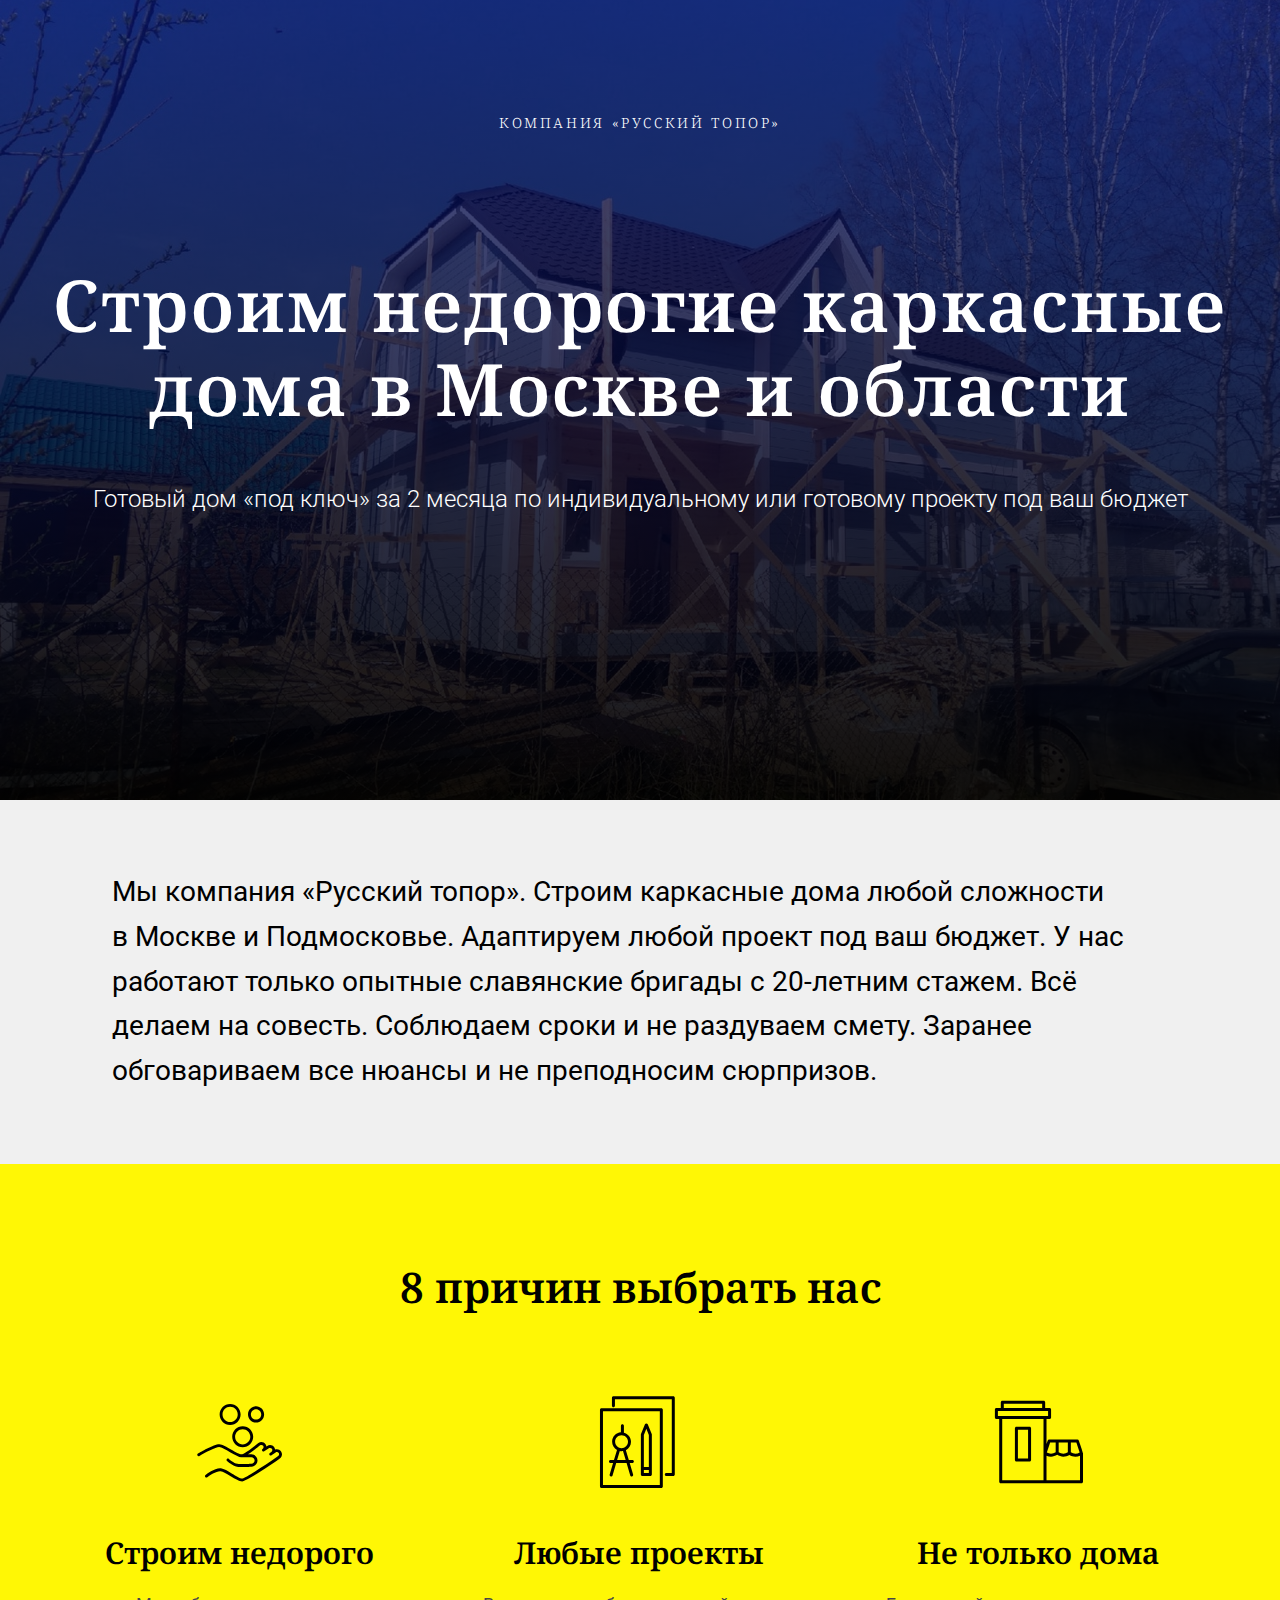
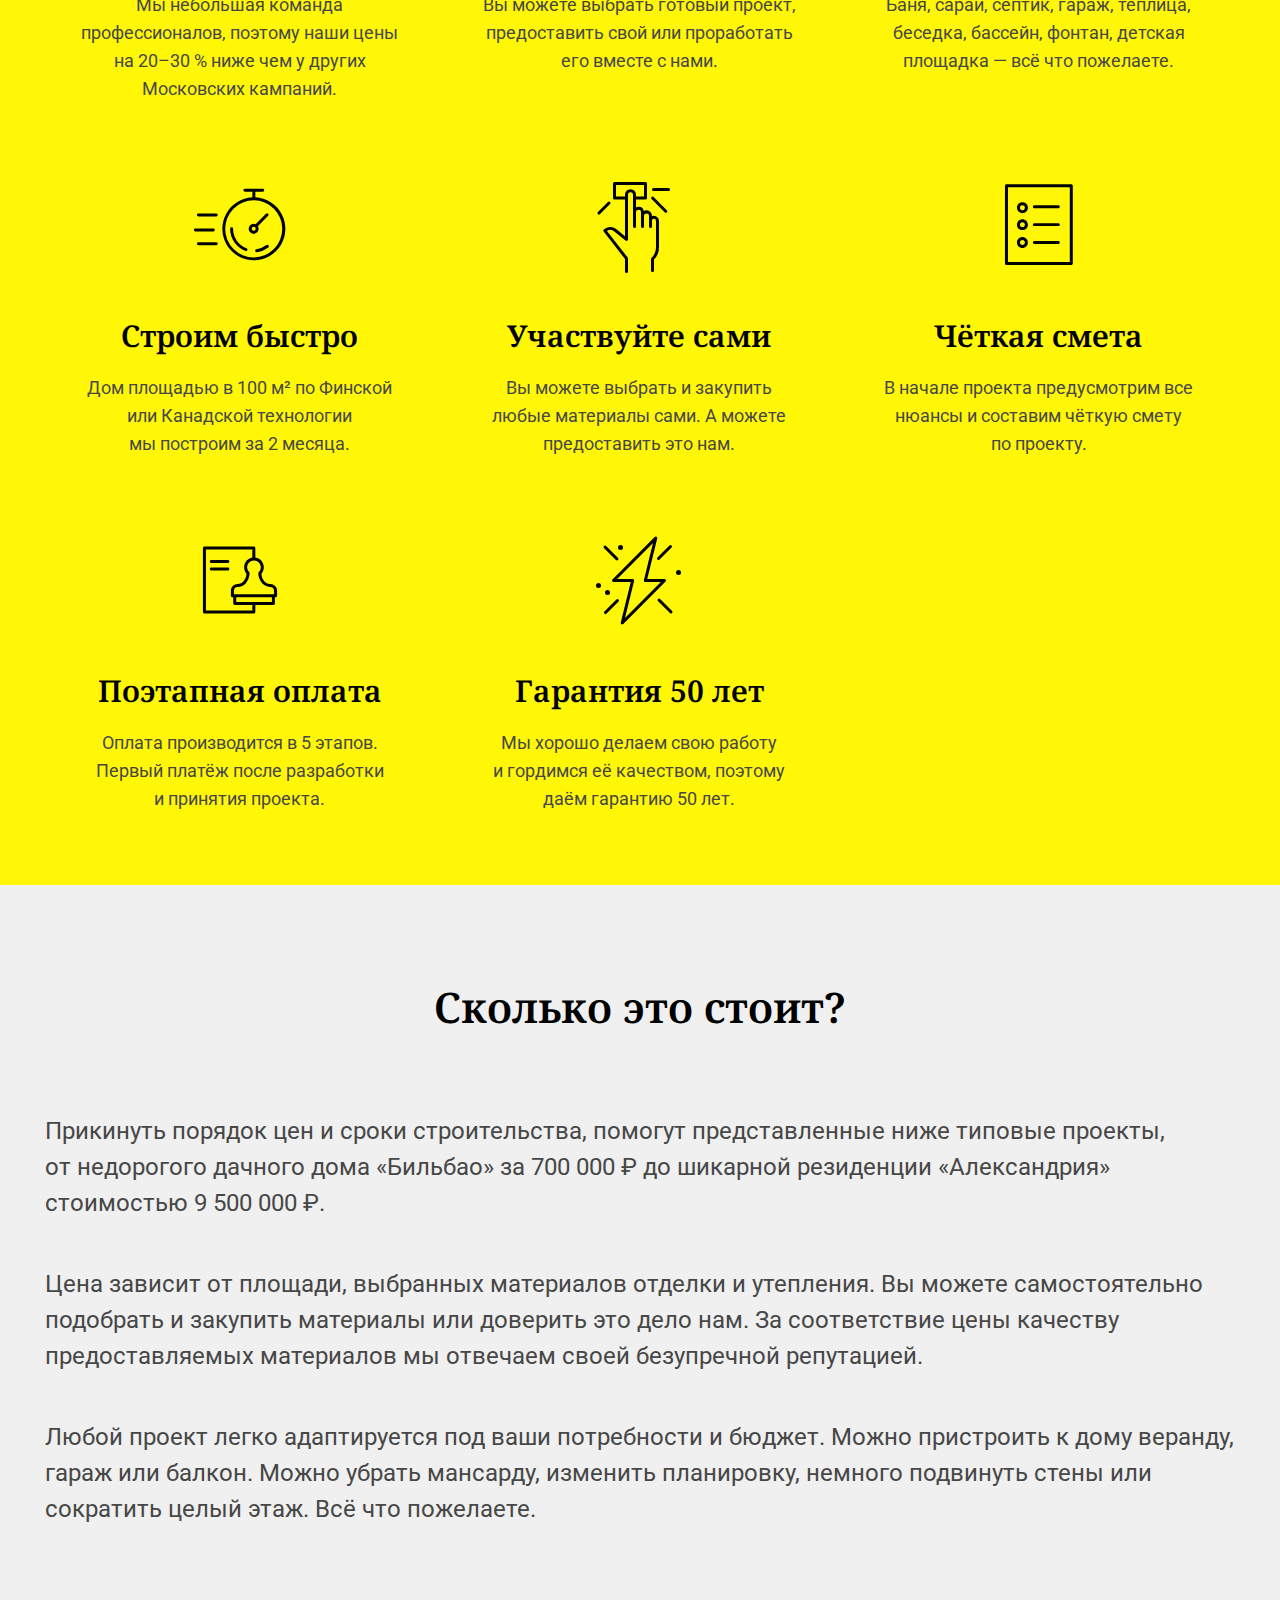
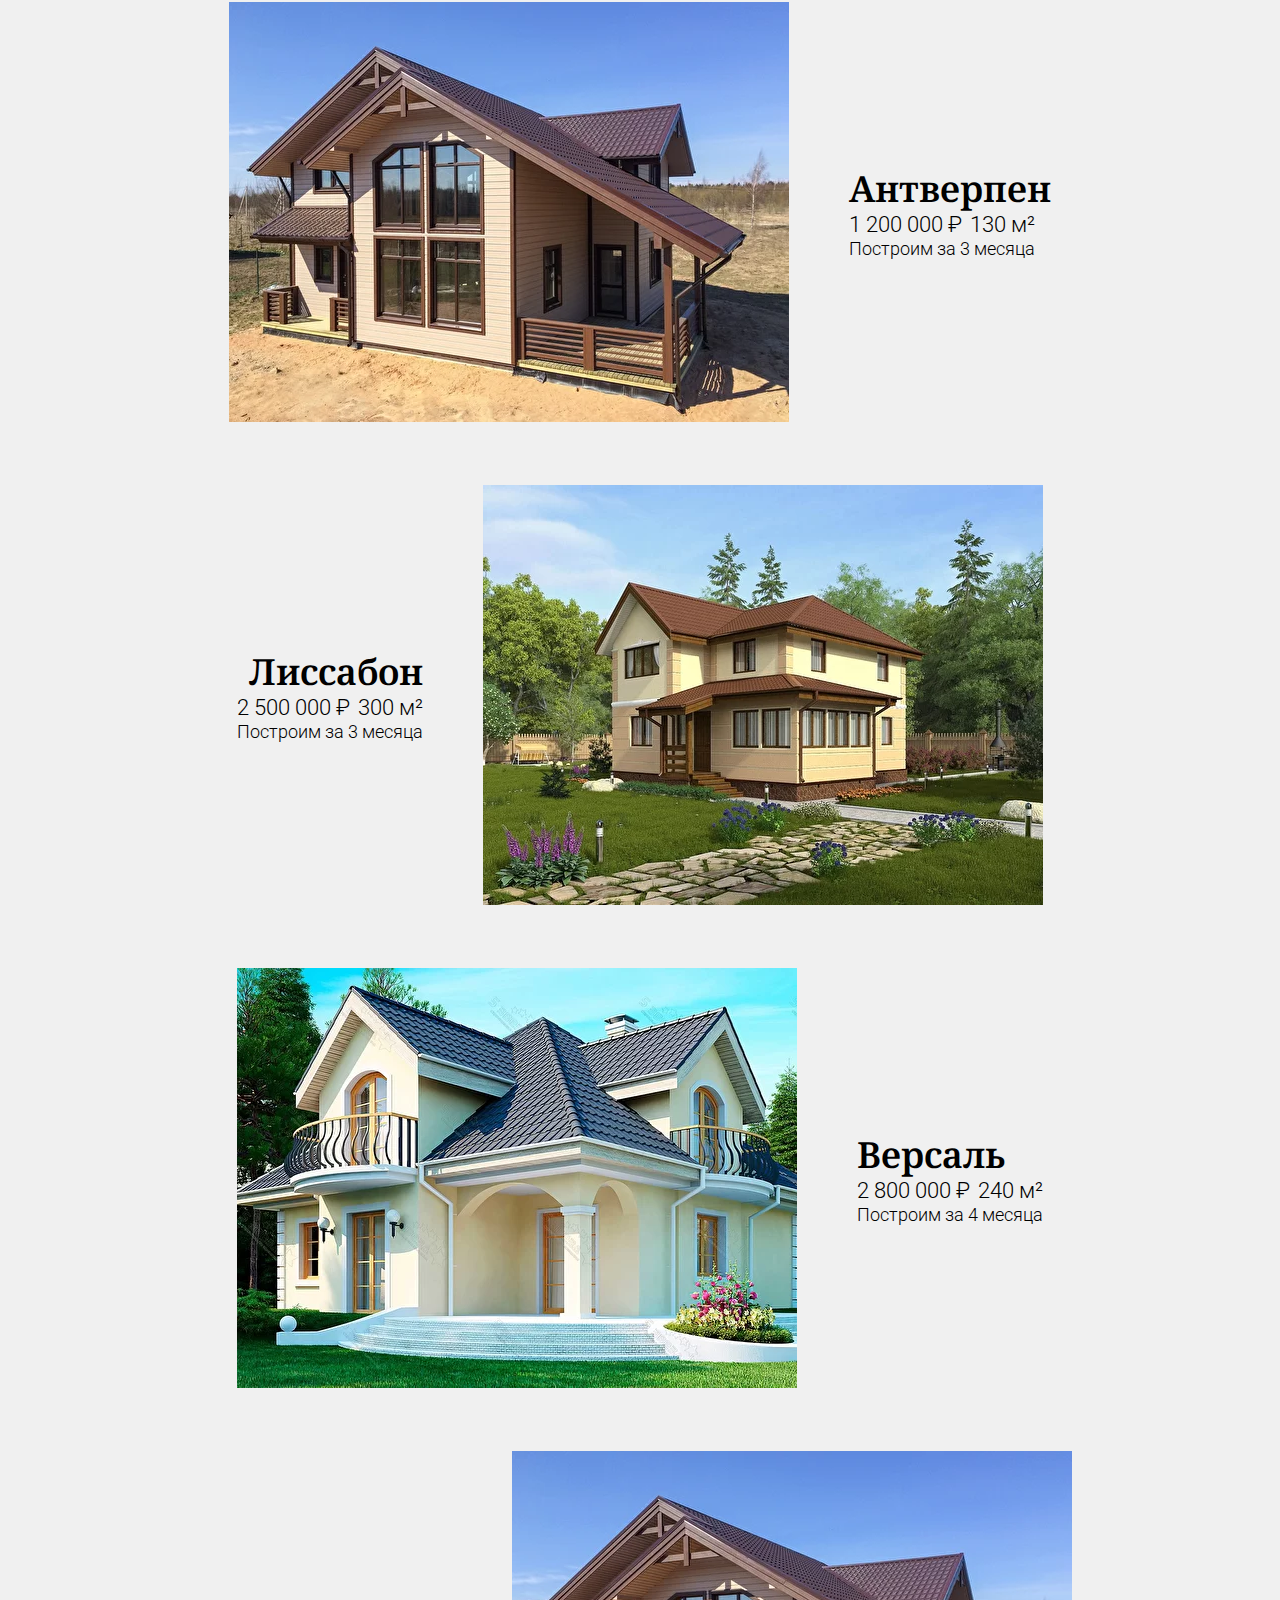
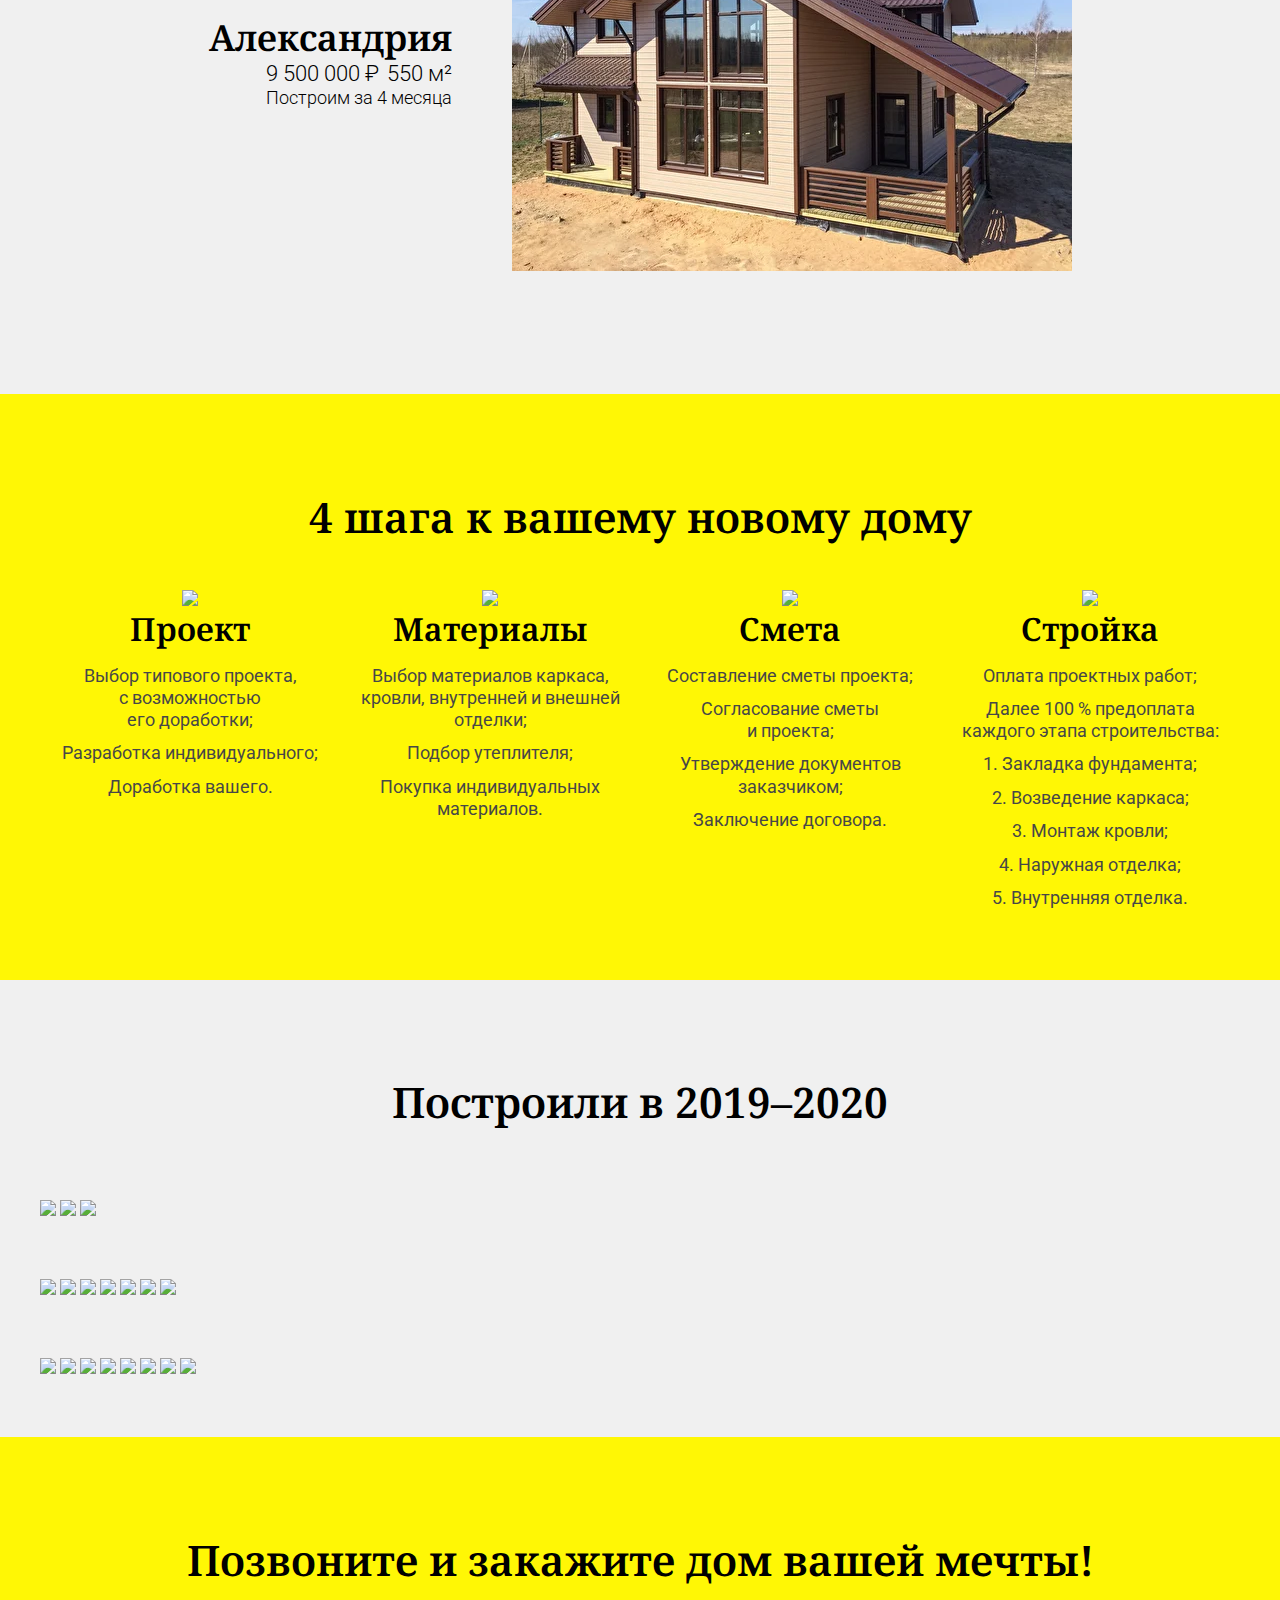
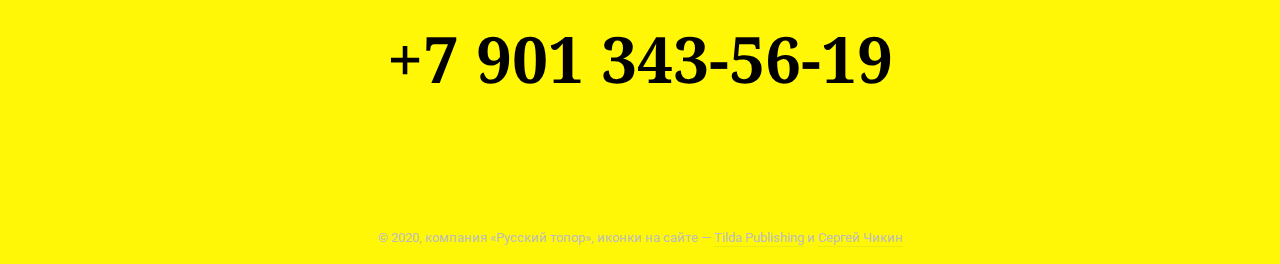
==== commit c4900f84: "1) Добавил внешний контейнер с общим ограничением ширины 2) Починил блоки "4 шага" и добавил overflo" ====
--- a/www/index.html
+++ b/www/index.html
@@ -15,324 +15,326 @@
 </head>
 
 <body>
-  <div id="header">
-    <div class="header-gradient">
-      <div class="header-wrapper t-cover">
-        <div class="title-up">
-          <span>Компания &laquo;Русский топор&raquo;</span>
-        </div>
-        <div class="title-main">
-          <h1>Строим недорогие каркасные дома в&nbsp;Москве и&nbsp;области</h1>
-        </div>
-        <div class="title-sub">
+  <div class="upper-container">
+    <div id="header">
+      <div class="header-gradient">
+        <div class="header-wrapper t-cover">
+          <div class="title-up">
+            <span>Компания &laquo;Русский топор&raquo;</span>
+          </div>
+          <div class="title-main">
+            <h1>Строим недорогие каркасные дома в&nbsp;Москве и&nbsp;области</h1>
+          </div>
+          <div class="title-sub">
           <span>Готовый дом &laquo;под ключ&raquo; за&nbsp;2&nbsp;месяца по&nbsp;индивидуальному
             или&nbsp;готовому проекту под&nbsp;ваш&nbsp;бюджет</span>
-        </div>
-      </div>
-    </div>
-  </div>
-
-  <!-- LEAD TXT -->
-  <div class="container-grey">
-    <div id="t-lead">
-      Мы&nbsp;компания &laquo;Русский топор&raquo;. Строим каркасные дома любой сложности
-      в&nbsp;Москве и&nbsp;Подмосковье. Адаптируем любой проект под ваш бюджет.
-      У&nbsp;нас работают только опытные славянские бригады с&nbsp;20-летним стажем. Всё делаем на&nbsp;совесть. Соблюдаем сроки и&nbsp;не&nbsp;раздуваем смету. Заранее обговариваем все нюансы и&nbsp;не&nbsp;преподносим сюрпризов.
-    </div>
-  </div>
-
-  <!-- 8 REASONS -->
-  <div id="why-us">
-    <div class="t-cover-n-abs t-grid-container">
-      <div class="t-col t-col_12 t-col_12_mob t-col_12_tab">
-        <div class="t-title t-align-center">
-          <h3>8&nbsp;причин выбрать&nbsp;нас</h3>
-        </div>
-      </div>
-    </div>
-    <div class="t-cover-n-abs t-grid-container">
-      <div class="t-card t-col t-col_4 t-col_6_tab t-col_12_mob t-align_center">
-        <img src="img/cards/1_hand.svg" />
-        <div class="wrappercenter">
-          <div class="t-heading t-heading_md">Строим недорого</div>
-          <div class="t-descr t-descr_xs">
-            Мы&nbsp;небольшая команда профессионалов, поэтому наши цены на&nbsp;20&ndash;30&nbsp;% ниже чем&nbsp;у&nbsp;других Московских кампаний.
-          </div>
-        </div>
-      </div>
-      <!-- <div class="t-clear t-separator"></div> -->
-      <div class="t-card t-col t-col_4 t-col_6_tab t-col_12_mob t-align_center">
-        <img src="img/cards/2.svg" />
-        <div class="wrappercenter">
-          <div class="t-heading t-heading_md">Любые проекты</div>
-          <div class="t-descr t-descr_xs">
-            Вы&nbsp;можете выбрать готовый проект, предоставить свой или проработать его&nbsp;вместе с&nbsp;нами.
-          </div>
-        </div>
-      </div>
-      <!-- <div class="t-clear t-separator"></div> -->
-      <div class="t-card t-col t-col_4 t-col_6_tab t-col_12_mob t-align_center">
-        <img src="img/cards/3_building.svg" />
-        <div class="wrappercenter">
-          <div class="t-heading t-heading_md">Не только дома</div>
-          <div class="t-descr t-descr_xs">
-            Баня, сарай, септик, гараж, теплица, беседка, бассейн, фонтан, детская площадка&nbsp;&mdash; всё что пожелаете.
-          </div>
-        </div>
-      </div>
-
-      <div class="t-card t-col t-col_4 t-col_6_tab t-col_12_mob t-align_center">
-        <img src="img/cards/4_dlvr_speed.svg" />
-        <div class="wrappercenter">
-          <div class="t-heading t-heading_md">Строим быстро</div>
-          <div class="t-descr t-descr_xs">
-            Дом площадью в&nbsp;100&nbsp;м&sup2; по&nbsp;Финской или&nbsp;Канадской технологии мы&nbsp;построим за&nbsp;2&nbsp;месяца.
-          </div>
-        </div>
-      </div>
-      <!-- <div class="t-clear t-separator"></div> -->
-      <div class="t-card t-col t-col_4 t-col_6_tab t-col_12_mob t-align_center">
-        <img src="img/cards/5_install.svg" />
-        <div class="wrappercenter">
-          <div class="t-heading t-heading_md">Участвуйте сами</div>
-          <div class="t-descr t-descr_xs">
-            Вы&nbsp;можете выбрать и&nbsp;закупить любые материалы сами. А&nbsp;можете предоставить это нам.
-          </div>
-        </div>
-      </div>
-      <!-- <div class="t-clear t-separator"></div> -->
-      <div class="t-card t-col t-col_4 t-col_6_tab t-col_12_mob t-align_center">
-        <img src="img/cards/6_list.svg" />
-        <div class="wrappercenter">
-          <div class="t-heading t-heading_md">Чёткая смета</div>
-          <div class="t-descr t-descr_xs">
-            В&nbsp;начале проекта предусмотрим все нюансы и&nbsp;составим чёткую смету по&nbsp;проекту.
-          </div>
-        </div>
-      </div>
-
-      <div class="t-card t-col t-col_4 t-col_6_tab t-col_12_mob t-align_center">
-        <img src="img/cards/7_documents.svg" />
-        <div class="wrappercenter">
-          <div class="t-heading t-heading_md">Поэтапная оплата</div>
-          <div class="t-descr t-descr_xs">
-            Оплата производится в&nbsp;5&nbsp;этапов. Первый&nbsp;платёж после разработки и&nbsp;принятия проекта.
-          </div>
-        </div>
-      </div>
-      <!-- <div class="t-clear t-separator"></div> -->
-      <div class="t-card t-col t-col_4 t-col_6_tab t-col_12_mob t-align_center">
-        <img src="img/cards/8_effective.svg" />
-        <div class="wrappercenter">
-          <div class="t-heading t-heading_md">Гарантия 50&nbsp;лет</div>
-          <div class="t-descr t-descr_xs">
-            Мы&nbsp;хорошо делаем свою работу и&nbsp;гордимся её&nbsp;качеством, поэтому даём&nbsp;гарантию 50&nbsp;лет.
-          </div>
-        </div>
-      </div>
-    </div>
-  </div>
-
-  <!-- HOW MUTCH? -->
-  <div id="hm">
-    <div class="t-title t-align-center">
-      <h3>Сколько это стоит?</h3>
-    </div>
-    <div>
-      <p class="t-regular">Прикинуть порядок цен и&nbsp;сроки строительства, помогут представленные ниже типовые проекты, от&nbsp;недорогого дачного дома &laquo;Бильбао&raquo; за&nbsp;700&nbsp;000&nbsp;₽ до&nbsp;шикарной резиденции
-        &laquo;Александрия&raquo; стоимостью 9&nbsp;500&nbsp;000&nbsp;₽.</p>
-      <p class="t-regular">Цена зависит от&nbsp;площади, выбранных материалов отделки и&nbsp;утепления. Вы&nbsp;можете самостоятельно подобрать и&nbsp;закупить материалы или доверить это дело нам. За&nbsp;соответствие цены качеству предоставляемых
-        материалов мы&nbsp;отвечаем своей безупречной репутацией.</p>
-      <p class="t-regular">Любой проект легко адаптируется под ваши потребности и&nbsp;бюджет. Можно пристроить к&nbsp;дому веранду, гараж или балкон. Можно убрать мансарду, изменить планировку, немного подвинуть стены или сократить целый этаж. Всё
-        что пожелаете.</p>
-    </div>
-
-    <!-- HM-GALLERY -->
-    <div id="hm-gallery">
-      <div class="hm-gallery left">
-        <div class="hm-img">
-          <img width="100%" max-height="100%" src="img/antwerpen.webp" />
-        </div>
-        <div class="hm-subtitle">
-          <div class="t-hm-title">Антверпен</div>
-          <span class="t-hm-subtitle-1">1&nbsp;200&nbsp;000&nbsp;₽&thinsp;&thinsp;130&nbsp;м&#178;</span>
-          <br />
-          <span class="t-hm-subtitle-2">Построим за&nbsp;3&nbsp;месяца</span>
-        </div>
-      </div>
-
-      <div class="hm-gallery right">
-        <div class="hm-img">
-          <img width="100%" max-height="100%" src="img/lissabon.webp" />
-        </div>
-        <div class="hm-subtitle">
-          <div class="t-hm-title">Лиссабон</div>
-          <span class="t-hm-subtitle-1">2&nbsp;500&nbsp;000&nbsp;₽&thinsp;&thinsp;300&nbsp;м&sup2;</span>
-          <br />
-          <span class="t-hm-subtitle-2">Построим за&nbsp;3&nbsp;месяца</span>
-        </div>
-      </div>
-
-      <div class="hm-gallery left">
-        <div class="hm-img">
-          <img width="100%" max-height="100%" src="img/wersal.webp" />
-        </div>
-        <div class="hm-subtitle">
-          <div class="t-hm-title">Версаль</div>
-          <span class="t-hm-subtitle-1">2&nbsp;800&nbsp;000&nbsp;₽&thinsp;&thinsp;240&nbsp;м&sup2;</span>
-          <br />
-          <span class="t-hm-subtitle-2">Построим за&nbsp;4&nbsp;месяца</span>
-        </div>
-      </div>
-
-      <div class="hm-gallery right">
-        <div class="hm-img">
-          <img width="100%" max-height="100%" src="img/antwerpen.webp" />
-        </div>
-        <div class="hm-subtitle">
-          <div class="t-hm-title">Александрия</div>
-          <span class="t-hm-subtitle-1">9&nbsp;500&nbsp;000&nbsp;₽&thinsp;&thinsp;550&nbsp;м&sup2;</span>
-          <br />
-          <span class="t-hm-subtitle-2">Построим за&nbsp;4&nbsp;месяца</span>
-        </div>
-      </div>
-    </div>
-  </div>
-
-  <!-- FOUR STEPS -->
-  <div id="fs">
-    <div class="t-title t-align-center">
-      <h3>4 шага к вашему новому дому</h3>
-    </div>
-    <div class="t-cover-n-abs t-grid-container">
-      <div class="t-card t-col t-col_3 t-col_12_mob t-col_6_tab t-align_center">
-        <img src="img/icons/1.svg" />
-        <!-- <svg id="ico-1" style="width:64px;height:64px" viewBox="0 0 24 24">
-            <path fill="currentColor" d="M10,7H14V17H12V9H10V7M12,2A10,10 0 0,1 22,12A10,10 0 0,1 12,22A10,10 0 0,1 2,12A10,10 0 0,1 12,2M12,4A8,8 0 0,0 4,12A8,8 0 0,0 12,20A8,8 0 0,0 20,12A8,8 0 0,0 12,4Z" />
-        </svg> -->
-        <div class="wrappercenter">
-          <h4>Проект</h4>
-          <div class="t-descr t-descr_xs">
-            <ul>
-              <li>Выбор типового проекта, с&nbsp;возможностью его&nbsp;доработки;</li>
-              <li>Разработка индивидуального;</li>
-              <li>Доработка вашего.</li>
-            </ul>
-          </div>
-        </div>
-      </div>
-      <div class="t-card t-col t-col_3 t-align_center">
-        <img src="img/icons/2.svg" />
-        <!-- <svg id="ico-2" style="width:64px;height:64px" viewBox="0 0 24 24">
-    <path fill="currentColor" d="M9,7H13A2,2 0 0,1 15,9V11A2,2 0 0,1 13,13H11V15H15V17H11L9,17V13A2,2 0 0,1 11,11H13V9H9V7M12,2A10,10 0 0,1 22,12A10,10 0 0,1 12,22A10,10 0 0,1 2,12A10,10 0 0,1 12,2M12,4A8,8 0 0,0 4,12A8,8 0 0,0 12,20A8,8 0 0,0 20,12A8,8 0 0,0 12,4Z" />
-</svg> -->
-        <div class="wrappercenter">
-          <h4>Материалы</h4>
-          <div class="t-descr t-descr_xs">
-            <ul>
-              <li>Выбор материалов каркаса, кровли, внутренней и&nbsp;внешней отделки;</li>
-              <li>Подбор утеплителя;</li>
-              <li>Покупка индивидуальных материалов.</li>
-            </ul>
-          </div>
-        </div>
-      </div>
-      <div class="t-card t-col t-col_3 t-align_center">
-        <img src="img/icons/3.svg" />
-        <!-- <svg id="ico-3" style="width:64px;height:64px" viewBox="0 0 24 24">
-    <path fill="currentColor" d="M15,15A2,2 0 0,1 13,17H9V15H13V13H11V11H13V9H9V7H13A2,2 0 0,1 15,9V10.5A1.5,1.5 0 0,1 13.5,12A1.5,1.5 0 0,1 15,13.5V15M12,2A10,10 0 0,1 22,12A10,10 0 0,1 12,22A10,10 0 0,1 2,12A10,10 0 0,1 12,2M12,4A8,8 0 0,0 4,12A8,8 0 0,0 12,20A8,8 0 0,0 20,12A8,8 0 0,0 12,4Z" />
-</svg> -->
-        <div class="wrappercenter">
-          <h4>Смета</h4>
-          <div class="t-descr t-descr_xs">
-            <ul>
-              <li>Составление сметы проекта;</li>
-              <li>Согласование сметы и&nbsp;проекта;</li>
-              <li>Утверждение документов заказчиком;</li>
-              <li>Заключение договора.</li>
-            </ul>
-          </div>
-        </div>
-      </div>
-      <div class="t-card t-col t-col_3 t-align_center">
-        <img src="img/icons/4.svg" />
-        <!-- <svg id="ico-4" style="width:64px;height:64px" viewBox="0 0 24 24">
-    <path fill="currentColor" d="M9,7H11V11H13V7H15V17H13V13H9V7M12,2A10,10 0 0,1 22,12A10,10 0 0,1 12,22A10,10 0 0,1 2,12A10,10 0 0,1 12,2M12,4A8,8 0 0,0 4,12A8,8 0 0,0 12,20A8,8 0 0,0 20,12A8,8 0 0,0 12,4Z" />
-</svg> -->
-        <div class="wrappercenter">
-          <h4>Стройка</h4>
-          <div class="t-descr t-descr_xs">
-            <ul>
-              <li>Оплата проектных работ;</li>
-              <li>Далее 100&thinsp;%&nbsp;предоплата каждого этапа строительства:
-                <ul style="padding-top: 0.625em;">
-                  <li>1.&nbsp;Закладка фундамента;</li>
-                  <li>2.&nbsp;Возведение каркаса;</li>
-                  <li>3.&nbsp;Монтаж кровли;</li>
-                  <li>4.&nbsp;Наружная отделка;</li>
-                  <li>5.&nbsp;Внутренняя отделка.</li>
-                </ul>
-              </li>
-            </ul>
-          </div>
-        </div>
-      </div>
-    </div>
-    <div class="t-clear t-separator"></div>
-  </div>
-
-  <!-- CONSTRUCTED -->
-  <div id="con">
-    <div class="t-title t-align-center">
-      <h3>Построили в&nbsp;2019&nbsp;&ndash;&nbsp;2020</h3>
-    </div>
-
-    <div id="con-gallery">
-      <div class="fotorama" data-keyboard="true" data-allowfullscreen="true" data-nav="dots" data-width="100%" data-maxwidth="1200px" data-ratio="16/9" data-fit="cover">
-        <img src="img/con-gallery/05-02.jpg">
-        <img src="img/con-gallery/05-03.jpg">
-        <img src="img/con-gallery/05-04.jpg">
-      </div>
-    </div>
-
-    <div id="con-gallery">
-      <div class="fotorama" data-keyboard="true" data-allowfullscreen="true" data-nav="dots" data-width="100%" data-maxwidth="1200px" data-ratio="16/9" data-fit="cover">
-        <img src="img/con-gallery/03-04.jpg">
-        <img src="img/con-gallery/03-01.jpg">
-        <img src="img/con-gallery/03-03.jpg">
-        <img src="img/con-gallery/03-05.jpg">
-        <img src="img/con-gallery/03-07.jpg">
-        <img src="img/con-gallery/03-09.jpg">
-        <img src="img/con-gallery/03-08.jpg">
-      </div>
-    </div>
-
-    <div id="con-gallery">
-      <div class="fotorama" data-keyboard="true" data-allowfullscreen="true" data-nav="dots" data-width="100%" data-maxwidth="1200px" data-ratio="16/9" data-fit="cover">
-        <img src="img/con-gallery/02-01.jpg">
-        <img src="img/con-gallery/02-02.jpg">
-        <img src="img/con-gallery/02-03.jpg">
-        <img src="img/con-gallery/02-04.jpg">
-        <img src="img/con-gallery/02-05.jpg">
-        <img src="img/con-gallery/02-06.jpg">
-        <img src="img/con-gallery/02-07.jpg">
-        <img src="img/con-gallery/02-08.jpg">
-      </div>
-    </div>
-  </div>
-
-  <!-- ACTION -->
-  <div id="act">
-    <div class="t-title t-align-center">
-      <h3>Позвоните и&nbsp;закажите дом вашей мечты!</h3>
-      <div class="t-tel"><a href="tel:+79013435619">+7&nbsp;901&nbsp;343-56-19</a></div>
-    </div>
-  </div>
-
-  <!-- FOOTER -->
-  <div id="footer">
-    <div class="t-footer t-align-center">
-      <span>© 2020, компания «Русский топор», иконки на&nbsp;сайте&nbsp;&mdash;&nbsp;<a href="https://tilda.cc">Tilda Publishing</a> и&nbsp;<a href="http://sergeychikin.ru/365/">Сергей Чикин</a></span>
+          </div>
+        </div>
+      </div>
+    </div>
+
+    <!-- LEAD TXT -->
+    <div class="container-grey">
+      <div id="t-lead">
+        Мы&nbsp;компания &laquo;Русский топор&raquo;. Строим каркасные дома любой сложности
+        в&nbsp;Москве и&nbsp;Подмосковье. Адаптируем любой проект под ваш бюджет.
+        У&nbsp;нас работают только опытные славянские бригады с&nbsp;20-летним стажем. Всё делаем на&nbsp;совесть. Соблюдаем сроки и&nbsp;не&nbsp;раздуваем смету. Заранее обговариваем все нюансы и&nbsp;не&nbsp;преподносим сюрпризов.
+      </div>
+    </div>
+
+    <!-- 8 REASONS -->
+    <div id="why-us">
+      <div class="t-cover-n-abs t-grid-container">
+        <div class="t-col t-col_12 t-col_12_mob t-col_12_tab">
+          <div class="t-title t-align-center">
+            <h3>8&nbsp;причин выбрать&nbsp;нас</h3>
+          </div>
+        </div>
+      </div>
+      <div class="t-cover-n-abs t-grid-container">
+        <div class="t-card t-col t-col_4 t-col_6_tab t-col_12_mob t-align_center">
+          <img src="img/cards/1_hand.svg" />
+          <div class="wrappercenter">
+            <div class="t-heading t-heading_md">Строим недорого</div>
+            <div class="t-descr t-descr_xs">
+              Мы&nbsp;небольшая команда профессионалов, поэтому наши цены на&nbsp;20&ndash;30&nbsp;% ниже чем&nbsp;у&nbsp;других Московских кампаний.
+            </div>
+          </div>
+        </div>
+        <!-- <div class="t-clear t-separator"></div> -->
+        <div class="t-card t-col t-col_4 t-col_6_tab t-col_12_mob t-align_center">
+          <img src="img/cards/2.svg" />
+          <div class="wrappercenter">
+            <div class="t-heading t-heading_md">Любые проекты</div>
+            <div class="t-descr t-descr_xs">
+              Вы&nbsp;можете выбрать готовый проект, предоставить свой или проработать его&nbsp;вместе с&nbsp;нами.
+            </div>
+          </div>
+        </div>
+        <!-- <div class="t-clear t-separator"></div> -->
+        <div class="t-card t-col t-col_4 t-col_6_tab t-col_12_mob t-align_center">
+          <img src="img/cards/3_building.svg" />
+          <div class="wrappercenter">
+            <div class="t-heading t-heading_md">Не только дома</div>
+            <div class="t-descr t-descr_xs">
+              Баня, сарай, септик, гараж, теплица, беседка, бассейн, фонтан, детская площадка&nbsp;&mdash; всё что пожелаете.
+            </div>
+          </div>
+        </div>
+
+        <div class="t-card t-col t-col_4 t-col_6_tab t-col_12_mob t-align_center">
+          <img src="img/cards/4_dlvr_speed.svg" />
+          <div class="wrappercenter">
+            <div class="t-heading t-heading_md">Строим быстро</div>
+            <div class="t-descr t-descr_xs">
+              Дом площадью в&nbsp;100&nbsp;м&sup2; по&nbsp;Финской или&nbsp;Канадской технологии мы&nbsp;построим за&nbsp;2&nbsp;месяца.
+            </div>
+          </div>
+        </div>
+        <!-- <div class="t-clear t-separator"></div> -->
+        <div class="t-card t-col t-col_4 t-col_6_tab t-col_12_mob t-align_center">
+          <img src="img/cards/5_install.svg" />
+          <div class="wrappercenter">
+            <div class="t-heading t-heading_md">Участвуйте сами</div>
+            <div class="t-descr t-descr_xs">
+              Вы&nbsp;можете выбрать и&nbsp;закупить любые материалы сами. А&nbsp;можете предоставить это нам.
+            </div>
+          </div>
+        </div>
+        <!-- <div class="t-clear t-separator"></div> -->
+        <div class="t-card t-col t-col_4 t-col_6_tab t-col_12_mob t-align_center">
+          <img src="img/cards/6_list.svg" />
+          <div class="wrappercenter">
+            <div class="t-heading t-heading_md">Чёткая смета</div>
+            <div class="t-descr t-descr_xs">
+              В&nbsp;начале проекта предусмотрим все нюансы и&nbsp;составим чёткую смету по&nbsp;проекту.
+            </div>
+          </div>
+        </div>
+
+        <div class="t-card t-col t-col_4 t-col_6_tab t-col_12_mob t-align_center">
+          <img src="img/cards/7_documents.svg" />
+          <div class="wrappercenter">
+            <div class="t-heading t-heading_md">Поэтапная оплата</div>
+            <div class="t-descr t-descr_xs">
+              Оплата производится в&nbsp;5&nbsp;этапов. Первый&nbsp;платёж после разработки и&nbsp;принятия проекта.
+            </div>
+          </div>
+        </div>
+        <!-- <div class="t-clear t-separator"></div> -->
+        <div class="t-card t-col t-col_4 t-col_6_tab t-col_12_mob t-align_center">
+          <img src="img/cards/8_effective.svg" />
+          <div class="wrappercenter">
+            <div class="t-heading t-heading_md">Гарантия 50&nbsp;лет</div>
+            <div class="t-descr t-descr_xs">
+              Мы&nbsp;хорошо делаем свою работу и&nbsp;гордимся её&nbsp;качеством, поэтому даём&nbsp;гарантию 50&nbsp;лет.
+            </div>
+          </div>
+        </div>
+      </div>
+    </div>
+
+    <!-- HOW MUTCH? -->
+    <div id="hm">
+      <div class="t-title t-align-center">
+        <h3>Сколько это стоит?</h3>
+      </div>
+      <div>
+        <p class="t-regular">Прикинуть порядок цен и&nbsp;сроки строительства, помогут представленные ниже типовые проекты, от&nbsp;недорогого дачного дома &laquo;Бильбао&raquo; за&nbsp;700&nbsp;000&nbsp;₽ до&nbsp;шикарной резиденции
+          &laquo;Александрия&raquo; стоимостью 9&nbsp;500&nbsp;000&nbsp;₽.</p>
+        <p class="t-regular">Цена зависит от&nbsp;площади, выбранных материалов отделки и&nbsp;утепления. Вы&nbsp;можете самостоятельно подобрать и&nbsp;закупить материалы или доверить это дело нам. За&nbsp;соответствие цены качеству предоставляемых
+          материалов мы&nbsp;отвечаем своей безупречной репутацией.</p>
+        <p class="t-regular">Любой проект легко адаптируется под ваши потребности и&nbsp;бюджет. Можно пристроить к&nbsp;дому веранду, гараж или балкон. Можно убрать мансарду, изменить планировку, немного подвинуть стены или сократить целый этаж. Всё
+          что пожелаете.</p>
+      </div>
+
+      <!-- HM-GALLERY -->
+      <div id="hm-gallery">
+        <div class="hm-gallery left">
+          <div class="hm-img">
+            <img width="100%" max-height="100%" src="img/antwerpen.webp" />
+          </div>
+          <div class="hm-subtitle">
+            <div class="t-hm-title">Антверпен</div>
+            <span class="t-hm-subtitle-1">1&nbsp;200&nbsp;000&nbsp;₽&thinsp;&thinsp;130&nbsp;м&#178;</span>
+            <br />
+            <span class="t-hm-subtitle-2">Построим за&nbsp;3&nbsp;месяца</span>
+          </div>
+        </div>
+
+        <div class="hm-gallery right">
+          <div class="hm-img">
+            <img width="100%" max-height="100%" src="img/lissabon.webp" />
+          </div>
+          <div class="hm-subtitle">
+            <div class="t-hm-title">Лиссабон</div>
+            <span class="t-hm-subtitle-1">2&nbsp;500&nbsp;000&nbsp;₽&thinsp;&thinsp;300&nbsp;м&sup2;</span>
+            <br />
+            <span class="t-hm-subtitle-2">Построим за&nbsp;3&nbsp;месяца</span>
+          </div>
+        </div>
+
+        <div class="hm-gallery left">
+          <div class="hm-img">
+            <img width="100%" max-height="100%" src="img/wersal.webp" />
+          </div>
+          <div class="hm-subtitle">
+            <div class="t-hm-title">Версаль</div>
+            <span class="t-hm-subtitle-1">2&nbsp;800&nbsp;000&nbsp;₽&thinsp;&thinsp;240&nbsp;м&sup2;</span>
+            <br />
+            <span class="t-hm-subtitle-2">Построим за&nbsp;4&nbsp;месяца</span>
+          </div>
+        </div>
+
+        <div class="hm-gallery right">
+          <div class="hm-img">
+            <img width="100%" max-height="100%" src="img/antwerpen.webp" />
+          </div>
+          <div class="hm-subtitle">
+            <div class="t-hm-title">Александрия</div>
+            <span class="t-hm-subtitle-1">9&nbsp;500&nbsp;000&nbsp;₽&thinsp;&thinsp;550&nbsp;м&sup2;</span>
+            <br />
+            <span class="t-hm-subtitle-2">Построим за&nbsp;4&nbsp;месяца</span>
+          </div>
+        </div>
+      </div>
+    </div>
+
+    <!-- FOUR STEPS -->
+    <div id="fs">
+      <div class="t-title t-align-center">
+        <h3>4 шага к вашему новому дому</h3>
+      </div>
+      <div class="t-cover-n-abs t-grid-container">
+        <div class="t-card t-col t-col_3 t-col_12_mob t-col_6_tab t-align_center">
+          <img src="img/icons/1.svg" />
+          <!-- <svg id="ico-1" style="width:64px;height:64px" viewBox="0 0 24 24">
+              <path fill="currentColor" d="M10,7H14V17H12V9H10V7M12,2A10,10 0 0,1 22,12A10,10 0 0,1 12,22A10,10 0 0,1 2,12A10,10 0 0,1 12,2M12,4A8,8 0 0,0 4,12A8,8 0 0,0 12,20A8,8 0 0,0 20,12A8,8 0 0,0 12,4Z" />
+          </svg> -->
+          <div class="wrappercenter">
+            <h4>Проект</h4>
+            <div class="t-descr t-descr_xs">
+              <ul>
+                <li>Выбор типового проекта, с&nbsp;возможностью его&nbsp;доработки;</li>
+                <li>Разработка индивидуального;</li>
+                <li>Доработка вашего.</li>
+              </ul>
+            </div>
+          </div>
+        </div>
+        <div class="t-card t-col t-col_3 t-col_12_mob t-col_6_tab t-align_center">
+          <img src="img/icons/2.svg" />
+          <!-- <svg id="ico-2" style="width:64px;height:64px" viewBox="0 0 24 24">
+      <path fill="currentColor" d="M9,7H13A2,2 0 0,1 15,9V11A2,2 0 0,1 13,13H11V15H15V17H11L9,17V13A2,2 0 0,1 11,11H13V9H9V7M12,2A10,10 0 0,1 22,12A10,10 0 0,1 12,22A10,10 0 0,1 2,12A10,10 0 0,1 12,2M12,4A8,8 0 0,0 4,12A8,8 0 0,0 12,20A8,8 0 0,0 20,12A8,8 0 0,0 12,4Z" />
+  </svg> -->
+          <div class="wrappercenter">
+            <h4>Материалы</h4>
+            <div class="t-descr t-descr_xs">
+              <ul>
+                <li>Выбор материалов каркаса, кровли, внутренней и&nbsp;внешней отделки;</li>
+                <li>Подбор утеплителя;</li>
+                <li>Покупка индивидуальных материалов.</li>
+              </ul>
+            </div>
+          </div>
+        </div>
+        <div class="t-card t-col t-col_3 t-col_12_mob t-col_6_tab t-align_center">
+          <img src="img/icons/3.svg" />
+          <!-- <svg id="ico-3" style="width:64px;height:64px" viewBox="0 0 24 24">
+      <path fill="currentColor" d="M15,15A2,2 0 0,1 13,17H9V15H13V13H11V11H13V9H9V7H13A2,2 0 0,1 15,9V10.5A1.5,1.5 0 0,1 13.5,12A1.5,1.5 0 0,1 15,13.5V15M12,2A10,10 0 0,1 22,12A10,10 0 0,1 12,22A10,10 0 0,1 2,12A10,10 0 0,1 12,2M12,4A8,8 0 0,0 4,12A8,8 0 0,0 12,20A8,8 0 0,0 20,12A8,8 0 0,0 12,4Z" />
+  </svg> -->
+          <div class="wrappercenter">
+            <h4>Смета</h4>
+            <div class="t-descr t-descr_xs">
+              <ul>
+                <li>Составление сметы проекта;</li>
+                <li>Согласование сметы и&nbsp;проекта;</li>
+                <li>Утверждение документов заказчиком;</li>
+                <li>Заключение договора.</li>
+              </ul>
+            </div>
+          </div>
+        </div>
+        <div class="t-card t-col t-col_3 t-col_12_mob t-col_6_tab t-align_center">
+          <img src="img/icons/4.svg" />
+          <!-- <svg id="ico-4" style="width:64px;height:64px" viewBox="0 0 24 24">
+      <path fill="currentColor" d="M9,7H11V11H13V7H15V17H13V13H9V7M12,2A10,10 0 0,1 22,12A10,10 0 0,1 12,22A10,10 0 0,1 2,12A10,10 0 0,1 12,2M12,4A8,8 0 0,0 4,12A8,8 0 0,0 12,20A8,8 0 0,0 20,12A8,8 0 0,0 12,4Z" />
+  </svg> -->
+          <div class="wrappercenter">
+            <h4>Стройка</h4>
+            <div class="t-descr t-descr_xs">
+              <ul>
+                <li>Оплата проектных работ;</li>
+                <li>Далее 100&thinsp;%&nbsp;предоплата каждого этапа строительства:
+                  <ul style="padding-top: 0.625em;">
+                    <li>1.&nbsp;Закладка фундамента;</li>
+                    <li>2.&nbsp;Возведение каркаса;</li>
+                    <li>3.&nbsp;Монтаж кровли;</li>
+                    <li>4.&nbsp;Наружная отделка;</li>
+                    <li>5.&nbsp;Внутренняя отделка.</li>
+                  </ul>
+                </li>
+              </ul>
+            </div>
+          </div>
+        </div>
+      </div>
+      <div class="t-clear t-separator"></div>
+    </div>
+
+    <!-- CONSTRUCTED -->
+    <div id="con">
+      <div class="t-title t-align-center">
+        <h3>Построили в&nbsp;2019&ndash;2020</h3>
+      </div>
+
+      <div id="con-gallery">
+        <div class="fotorama" data-keyboard="true" data-allowfullscreen="true" data-nav="dots" data-width="100%" data-maxwidth="1200px" data-ratio="16/9" data-fit="cover">
+          <img src="img/con-gallery/05-02.jpg">
+          <img src="img/con-gallery/05-03.jpg">
+          <img src="img/con-gallery/05-04.jpg">
+        </div>
+      </div>
+
+      <div id="con-gallery">
+        <div class="fotorama" data-keyboard="true" data-allowfullscreen="true" data-nav="dots" data-width="100%" data-maxwidth="1200px" data-ratio="16/9" data-fit="cover">
+          <img src="img/con-gallery/03-04.jpg">
+          <img src="img/con-gallery/03-01.jpg">
+          <img src="img/con-gallery/03-03.jpg">
+          <img src="img/con-gallery/03-05.jpg">
+          <img src="img/con-gallery/03-07.jpg">
+          <img src="img/con-gallery/03-09.jpg">
+          <img src="img/con-gallery/03-08.jpg">
+        </div>
+      </div>
+
+      <div id="con-gallery">
+        <div class="fotorama" data-keyboard="true" data-allowfullscreen="true" data-nav="dots" data-width="100%" data-maxwidth="1200px" data-ratio="16/9" data-fit="cover">
+          <img src="img/con-gallery/02-01.jpg">
+          <img src="img/con-gallery/02-02.jpg">
+          <img src="img/con-gallery/02-03.jpg">
+          <img src="img/con-gallery/02-04.jpg">
+          <img src="img/con-gallery/02-05.jpg">
+          <img src="img/con-gallery/02-06.jpg">
+          <img src="img/con-gallery/02-07.jpg">
+          <img src="img/con-gallery/02-08.jpg">
+        </div>
+      </div>
+    </div>
+
+    <!-- ACTION -->
+    <div id="act">
+      <div class="t-title t-align-center">
+        <h3>Позвоните и&nbsp;закажите дом вашей мечты!</h3>
+        <div class="t-tel"><a href="tel:+79013435619">+7&nbsp;901&nbsp;343-56-19</a></div>
+      </div>
+    </div>
+
+    <!-- FOOTER -->
+    <div id="footer">
+      <div class="t-footer t-align-center">
+        <span>© 2020, компания «Русский топор», иконки на&nbsp;сайте&nbsp;&mdash;&nbsp;<a href="https://tilda.cc">Tilda Publishing</a> и&nbsp;<a href="http://sergeychikin.ru/365/">Сергей Чикин</a></span>
+      </div>
     </div>
   </div>
 </body>
--- a/www/style.css
+++ b/www/style.css
@@ -100,8 +100,21 @@
 }
 
 /* So we begin */
+
+html, body {
+  min-height: 100vh;
+  width: 100%;
+}
+
+.upper-container {
+  width: 100%;
+  max-width: 1400px;
+  margin: 0 auto;
+}
+
 #header {
   height: 100vh;
+  max-height: 800px;
   width: 100%;
   position: relative;
   background-image: url(img/hat_back.jpg);
@@ -645,6 +658,10 @@
   /* 90/16 */
 }
 
+#fs .t-card {
+  overflow: hidden;
+}
+
 #fs .t-title h3 {
   font-family: 'Noto Serif', serif;
   font-weight: 600;
@@ -681,9 +698,16 @@
   }
 }
 
+#fs .t-card h4 {
+  font-size: 2.0em;
+  padding-bottom: 0.5em; /* 10/16 */
+}
+
+@media (max-width: 800px) {
   #fs .t-card h4 {
-    padding-bottom: 0.5em; /* 10/16 */
-  }
+    font-size: 1.6em;
+  }
+}
 
 #fs .t-separator {
   padding-bottom: 3em;
@@ -818,8 +842,6 @@
   font-family: 'Roboto', sans-serif;
   font-size: 0.8em;
   padding-bottom: 0.5em;
-  padding-left: 1em;
-  padding-right: 1em;
   color: #bdbdbd;
 }
 
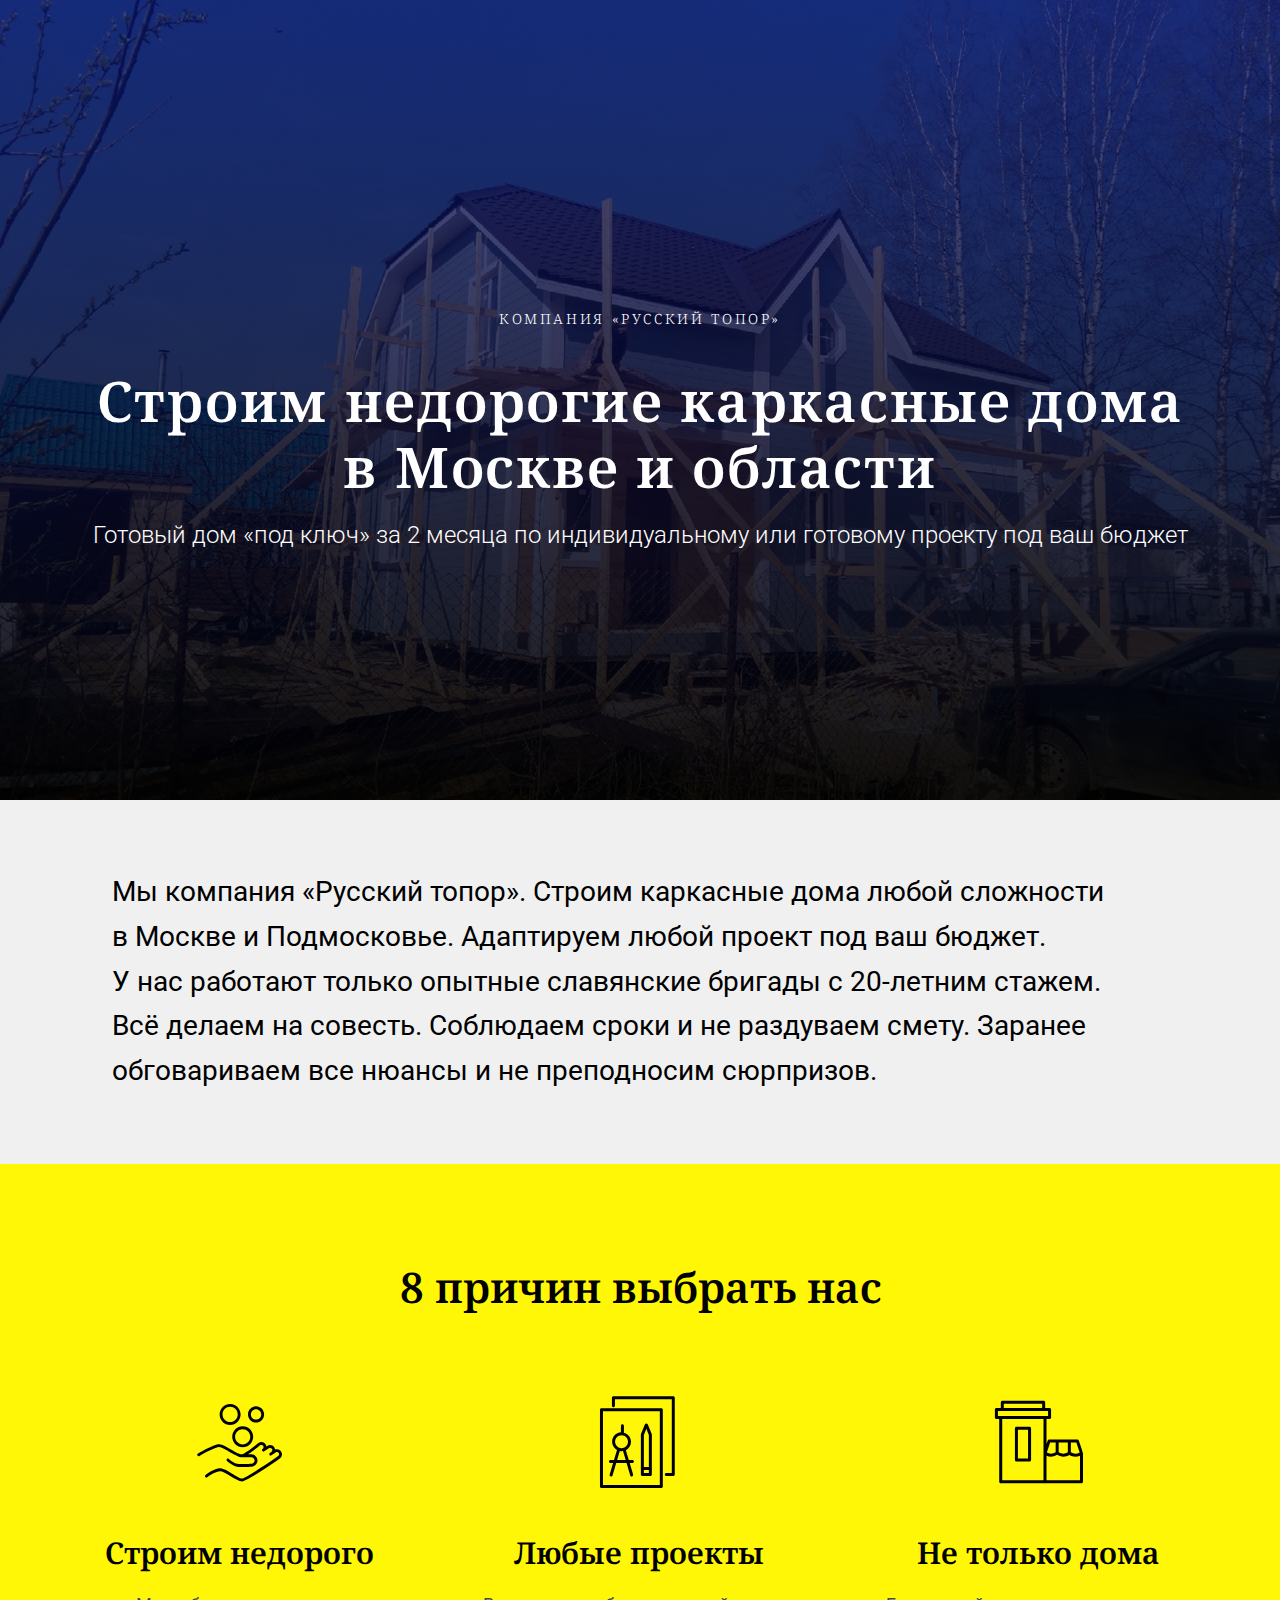
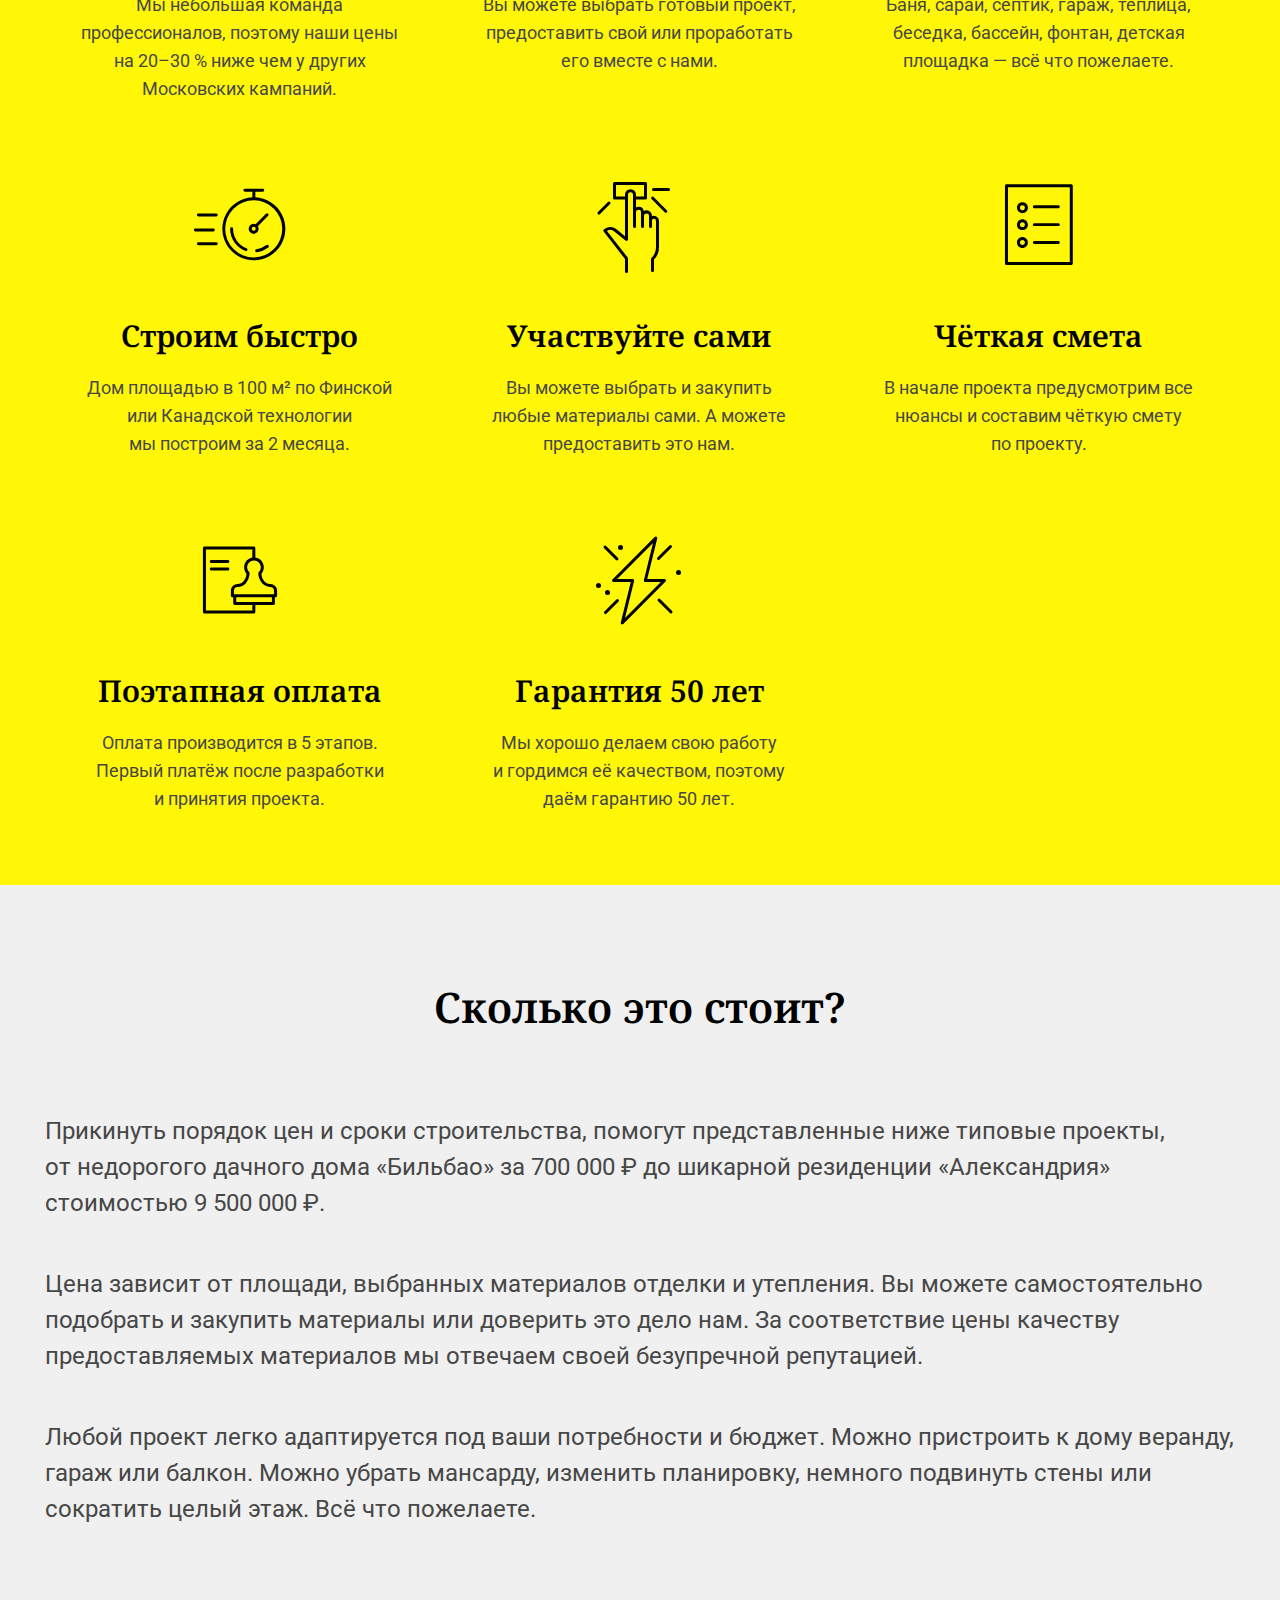
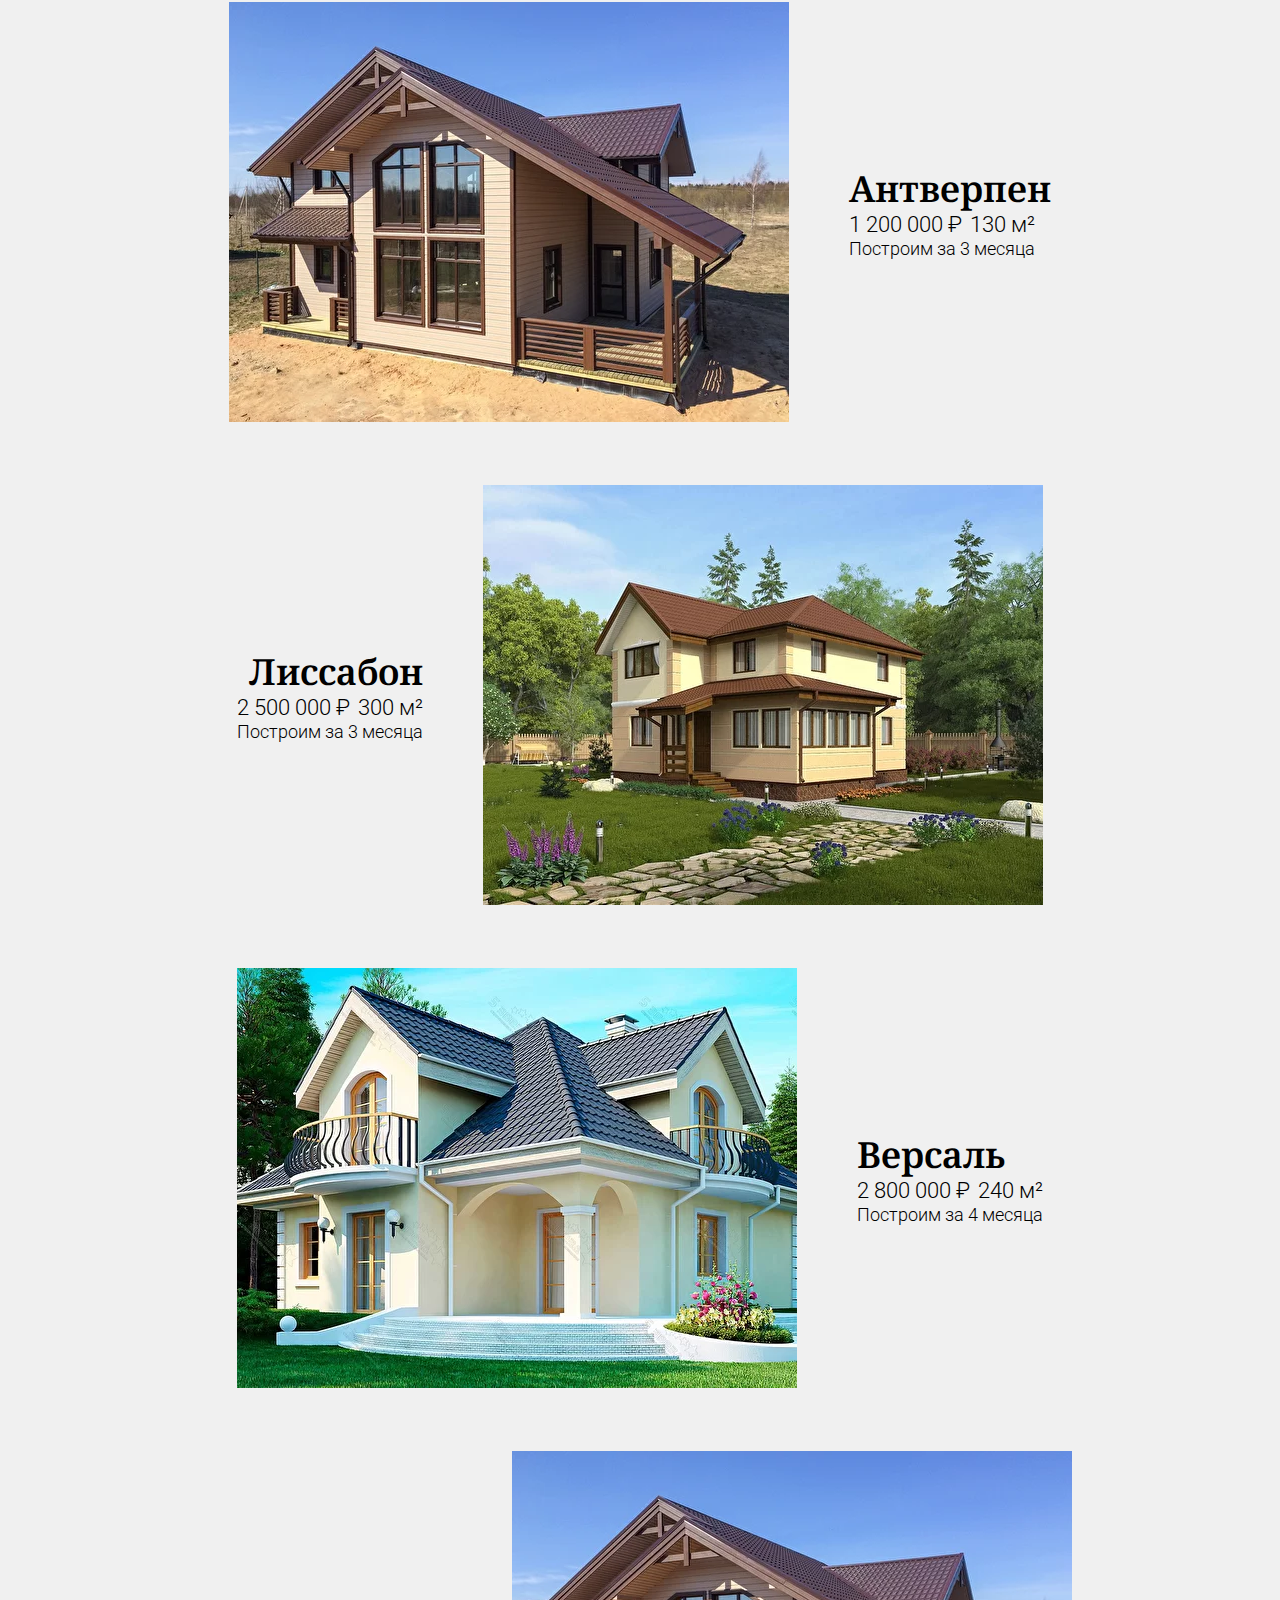
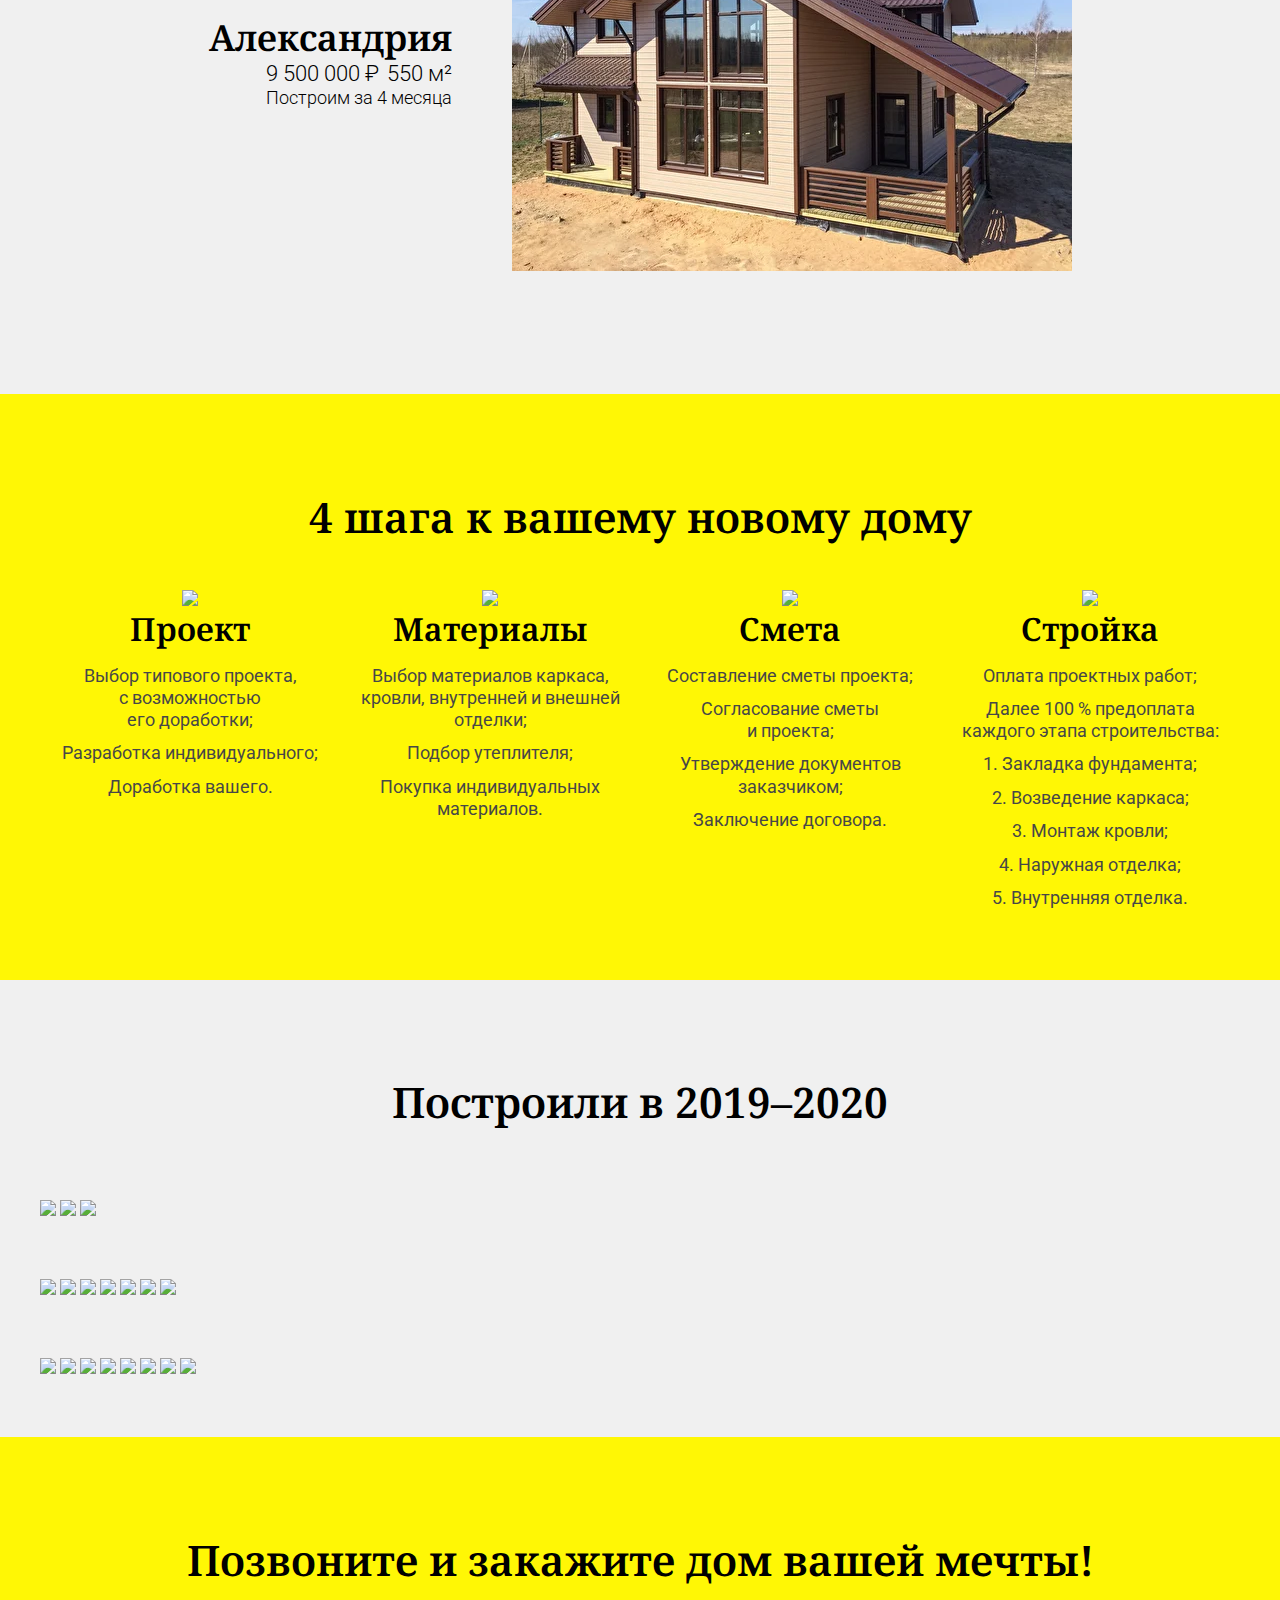
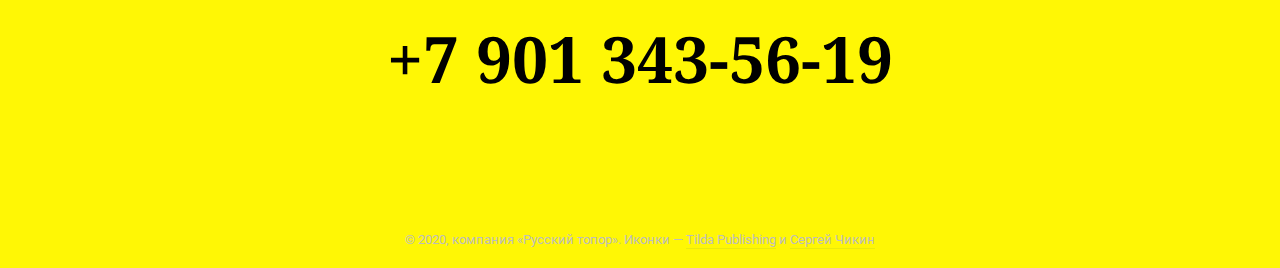
==== commit d2a25fb7: "Favicons added!" ====
--- a/www/index.html
+++ b/www/index.html
@@ -4,41 +4,90 @@
 <head>
   <meta charset="utf-8" />
   <meta name="viewport" content="width=device-width, initial-scale=1">
+  <meta name="yandex-verification" content="a2ed2d35ab1e8559" />
   <title>Русский топор</title>
+  <meta name="description" content="Строим недорогие каркасные дома в Москве и области. Готовый дом «под ключ» за 2 месяца по индивидуальному или готовому проекту под ваш бюджет." />
+
+  <meta property="og:type" content="website">
+  <meta property="og:site_name" content="Русский топор">
+  <meta property="og:title" content="Русский топор">
+  <meta property="og:description" content="Строим недорогие каркасные дома в Москве и области. Готовый дом «под ключ» за 2 месяца по индивидуальному или готовому проекту под ваш бюджет.">
+  <meta property="og:url" content="http://russkiy-topor.ru">
+  <meta property="og:locale" content="ru_RU">
+  <meta property="og:image" content="http://russkiy-topor.ru/img/snippet/logo.jpg">
+
   <link rel="stylesheet" href="style.css" />
+
+  <link rel="apple-touch-icon" sizes="180x180" href="/img/favicon/apple-touch-icon.png">
+  <link rel="icon" type="image/png" sizes="32x32" href="/img/favicon/favicon-32x32.png">
+  <link rel="icon" type="image/png" sizes="16x16" href="/img/favicon/favicon-16x16.png">
+  <link rel="manifest" href="/img/favicon/site.webmanifest">
+  <link rel="mask-icon" href="/img/favicon/safari-pinned-tab.svg" color="#ff0000">
+  <link rel="shortcut icon" href="/img/favicon/favicon.ico">
+  <meta name="msapplication-TileColor" content="#ffc40d">
+  <meta name="msapplication-TileImage" content="/img/favicon/mstile-144x144.png">
+  <meta name="msapplication-config" content="/img/favicon/browserconfig.xml">
+  <meta name="theme-color" content="#fff705">
+
   <!-- jQuery 1.8 or later, 33 KB -->
   <script src="https://ajax.googleapis.com/ajax/libs/jquery/1.11.1/jquery.min.js"></script>
 
   <!-- Fotorama from CDNJS, 19 KB -->
   <link href="https://cdnjs.cloudflare.com/ajax/libs/fotorama/4.6.4/fotorama.css" rel="stylesheet">
   <script src="https://cdnjs.cloudflare.com/ajax/libs/fotorama/4.6.4/fotorama.js"></script>
+
+  <!-- Yandex.Metrika counter -->
+  <script type="text/javascript">
+    (function(m, e, t, r, i, k, a) {
+      m[i] = m[i] || function() {
+        (m[i].a = m[i].a || []).push(arguments)
+      };
+      m[i].l = 1 * new Date();
+      k = e.createElement(t), a = e.getElementsByTagName(t)[0], k.async = 1, k.src = r, a.parentNode.insertBefore(k, a)
+    })
+    (window, document, "script", "https://mc.yandex.ru/metrika/tag.js", "ym");
+
+    ym(69900085, "init", {
+      clickmap: true,
+      trackLinks: true,
+      accurateTrackBounce: true,
+      webvisor: true
+    });
+  </script>
+  <!-- /Yandex.Metrika counter -->
 </head>
 
 <body>
+  <noscript>
+    <div><img src="https://mc.yandex.ru/watch/69900085" style="position:absolute; left:-9999px;" alt="" /></div>
+  </noscript>
   <div class="upper-container">
     <div id="header">
       <div class="header-gradient">
         <div class="header-wrapper t-cover">
-          <div class="title-up">
-            <span>Компания &laquo;Русский топор&raquo;</span>
-          </div>
-          <div class="title-main">
-            <h1>Строим недорогие каркасные дома в&nbsp;Москве и&nbsp;области</h1>
-          </div>
-          <div class="title-sub">
-          <span>Готовый дом &laquo;под ключ&raquo; за&nbsp;2&nbsp;месяца по&nbsp;индивидуальному
-            или&nbsp;готовому проекту под&nbsp;ваш&nbsp;бюджет</span>
+          <div class="t-align-middle">
+            <div class="title-up">
+              <span>Компания &laquo;Русский&nbsp;топор&raquo;</span>
+            </div>
+            <div class="title-main">
+              <h1>Строим недорогие каркасные дома в&nbsp;Москве и&nbsp;области</h1>
+            </div>
+            <div class="title-sub">
+              <span>Готовый дом &laquo;под&nbsp;ключ&raquo; за&nbsp;2&nbsp;месяца по&nbsp;индивидуальному
+                или&nbsp;готовому проекту под&nbsp;ваш&nbsp;бюджет</span>
+            </div>
           </div>
         </div>
       </div>
     </div>
 
     <!-- LEAD TXT -->
-    <div class="container-grey">
-      <div id="t-lead">
+    <div id="lead">
+      <div class="t-lead">
         Мы&nbsp;компания &laquo;Русский топор&raquo;. Строим каркасные дома любой сложности
         в&nbsp;Москве и&nbsp;Подмосковье. Адаптируем любой проект под ваш бюджет.
-        У&nbsp;нас работают только опытные славянские бригады с&nbsp;20-летним стажем. Всё делаем на&nbsp;совесть. Соблюдаем сроки и&nbsp;не&nbsp;раздуваем смету. Заранее обговариваем все нюансы и&nbsp;не&nbsp;преподносим сюрпризов.
+        У&nbsp;нас&nbsp;работают только опытные славянские бригады <nobr>с 20-летним</nobr> стажем. Всё&nbsp;делаем на&nbsp;совесть. Соблюдаем сроки и&nbsp;не&nbsp;раздуваем смету. Заранее обговариваем все&nbsp;нюансы и&nbsp;не&nbsp;преподносим
+        сюрпризов.
       </div>
     </div>
 
@@ -77,7 +126,7 @@
           <div class="wrappercenter">
             <div class="t-heading t-heading_md">Не только дома</div>
             <div class="t-descr t-descr_xs">
-              Баня, сарай, септик, гараж, теплица, беседка, бассейн, фонтан, детская площадка&nbsp;&mdash; всё что пожелаете.
+              Баня, сарай, септик, гараж, теплица, беседка, бассейн, фонтан, детская площадка&nbsp;&mdash; всё что&nbsp;пожелаете.
             </div>
           </div>
         </div>
@@ -140,12 +189,9 @@
         <h3>Сколько это стоит?</h3>
       </div>
       <div>
-        <p class="t-regular">Прикинуть порядок цен и&nbsp;сроки строительства, помогут представленные ниже типовые проекты, от&nbsp;недорогого дачного дома &laquo;Бильбао&raquo; за&nbsp;700&nbsp;000&nbsp;₽ до&nbsp;шикарной резиденции
-          &laquo;Александрия&raquo; стоимостью 9&nbsp;500&nbsp;000&nbsp;₽.</p>
-        <p class="t-regular">Цена зависит от&nbsp;площади, выбранных материалов отделки и&nbsp;утепления. Вы&nbsp;можете самостоятельно подобрать и&nbsp;закупить материалы или доверить это дело нам. За&nbsp;соответствие цены качеству предоставляемых
-          материалов мы&nbsp;отвечаем своей безупречной репутацией.</p>
-        <p class="t-regular">Любой проект легко адаптируется под ваши потребности и&nbsp;бюджет. Можно пристроить к&nbsp;дому веранду, гараж или балкон. Можно убрать мансарду, изменить планировку, немного подвинуть стены или сократить целый этаж. Всё
-          что пожелаете.</p>
+        <p class="t-regular">Прикинуть порядок цен и&nbsp;сроки строительства, помогут представленные ниже типовые проекты, от&nbsp;недорогого дачного дома &laquo;Бильбао&raquo; за&nbsp;700&nbsp;000&nbsp;₽ до&nbsp;шикарной резиденции &laquo;Александрия&raquo; стоимостью 9&nbsp;500&nbsp;000&nbsp;₽.</p>
+        <p class="t-regular">Цена зависит от&nbsp;площади, выбранных материалов отделки и&nbsp;утепления. Вы&nbsp;можете самостоятельно подобрать и&nbsp;закупить материалы или доверить это дело нам. За&nbsp;соответствие цены качеству предоставляемых материалов мы&nbsp;отвечаем своей безупречной репутацией.</p>
+        <p class="t-regular">Любой проект легко адаптируется под ваши потребности и&nbsp;бюджет. Можно пристроить к&nbsp;дому веранду, гараж или&nbsp;балкон. Можно убрать мансарду, изменить планировку, немного подвинуть стены или сократить целый этаж. Всё&nbsp;что&nbsp;пожелаете.</p>
       </div>
 
       <!-- HM-GALLERY -->
@@ -265,7 +311,7 @@
             <div class="t-descr t-descr_xs">
               <ul>
                 <li>Оплата проектных работ;</li>
-                <li>Далее 100&thinsp;%&nbsp;предоплата каждого этапа строительства:
+                <li>Далее 100&nbsp;% предоплата каждого этапа строительства:
                   <ul style="padding-top: 0.625em;">
                     <li>1.&nbsp;Закладка фундамента;</li>
                     <li>2.&nbsp;Возведение каркаса;</li>
@@ -325,15 +371,15 @@
     <!-- ACTION -->
     <div id="act">
       <div class="t-title t-align-center">
-        <h3>Позвоните и&nbsp;закажите дом вашей мечты!</h3>
-        <div class="t-tel"><a href="tel:+79013435619">+7&nbsp;901&nbsp;343-56-19</a></div>
+        <h3>Позвоните и&nbsp;закажите дом вашей&nbsp;мечты!</h3>
+        <div class="t-tel"><nobr><a href="tel:+79013435619">+7&nbsp;901&nbsp;343-56-19</a></nobr></div>
       </div>
     </div>
 
     <!-- FOOTER -->
     <div id="footer">
       <div class="t-footer t-align-center">
-        <span>© 2020, компания «Русский топор», иконки на&nbsp;сайте&nbsp;&mdash;&nbsp;<a href="https://tilda.cc">Tilda Publishing</a> и&nbsp;<a href="http://sergeychikin.ru/365/">Сергей Чикин</a></span>
+        ©&nbsp;2020, компания &laquo;Русский&nbsp;топор&raquo;. Иконки&nbsp;&mdash;&nbsp;<a href="https://tilda.cc">Tilda&nbsp;Publishing</a> и&nbsp;<a href="http://sergeychikin.ru/365/">Сергей&nbsp;Чикин</a>
       </div>
     </div>
   </div>
--- a/www/style.css
+++ b/www/style.css
@@ -100,7 +100,6 @@
 }
 
 /* So we begin */
-
 html, body {
   min-height: 100vh;
   width: 100%;
@@ -126,6 +125,16 @@
 
 #header .header-wrapper {
   max-width: 100%;
+  padding: 2.625em 0 2.625em 0;
+  display: table;
+  height: 100%;
+  position: relative;
+  overflow: hidden;
+}
+
+#header .header-wrapper .t-align-middle {
+  display: table-cell;
+  vertical-align: middle;
 }
 
 #header .header-gradient {
@@ -139,7 +148,7 @@
 
 .t-cover {
   position: absolute;
-  top: 10vh;
+  top: 0;
   left: 0;
   bottom: 0;
   right: 0;
@@ -147,8 +156,6 @@
   margin-right: auto;
   width: 100%;
   max-width: 75em;
-  /* 1200/16 */
-  padding: 0;
   box-sizing: content-box;
   text-align: center;
   overflow: hidden;
@@ -157,34 +164,24 @@
 #header .title-up {
   font-family: 'Noto Serif', serif;
   font-size: 0.875em;
-  /* 14/16 */
   font-weight: 300;
   text-align: center;
   color: #fff;
   text-transform: uppercase;
   letter-spacing: 0.188em;
-  /* 3/16 */
-  padding-bottom: 3.75em;
-  /* 60/16 */
+  padding-bottom: 1em;
   padding-top: 1.875em;
-  /* 30/16 */
 }
 
 #header .title-main h1 {
   font-family: 'Noto Serif', serif;
-  font-size: 4.5em;
-  /* 72/16 */
+  font-size: 3.5em;
   font-weight: 600;
   text-align: center;
   color: #fff;
   line-height: 1.17;
   letter-spacing: 0.031em;
-  /* 0.5/16 */
-  padding: 1.1em 0.5em 0.7em 0.5em;
-  /* 24/16 */
-  /* 0/16 */
-  /* 38/16 */
-  /* 0/16 */
+  padding: 0.5em 0.5em 0.1em 0.5em;
 }
 
 #header .title-sub {
@@ -194,7 +191,7 @@
   text-align: center;
   color: #fff;
   line-height: 1.50;
-  padding: 0em 0em 1.875em 0em;
+  padding: 0.5em 0em 1.875em 0em;
 }
 
 @media (max-width: 360px) {
@@ -304,42 +301,36 @@
 }
 
 /* LEAD TXT */
-#t-lead {
+#lead {
+  width: 100%;
+  background-color: #f0f0f0;
+}
+
+#lead .t-lead {
   font-family: 'Roboto', sans-serif;
   font-size: 1.75em;
-  /* 28/16 */
   font-weight: 400;
   text-align: left;
   color: #000;
   line-height: 1.6;
   max-width: 1200px;
-  padding-top: 2.5em;
-  /* 60/16 */
-  padding-bottom: 2.5em;
-  /* 60/16 */
-  margin-left: 4em;
-  /* 100/16 */
-  margin-right: 4em;
-  /* 100/16 */
-}
-
-@media (max-width: 360px) {
-  #t-lead {
+  padding: 2.5em 0 2.5em 0;
+  margin: 0 4em 0 4em;
+}
+
+@media (max-width: 360px) {
+  #lead .t-lead {
     font-size: 1em;
     margin-left: 1.875em;
-    /* 30/16 */
     margin-right: 1.875em;
-    /* 30/16 */
-  }
-}
-
-@media (min-width: 361px) and (max-width: 768px) {
-  #t-lead {
+  }
+}
+
+@media (min-width: 361px) and (max-width: 768px) {
+  #lead .t-lead {
     font-size: 1.23em;
     margin-left: 1.875em;
-    /* 30/16 */
     margin-right: 1.875em;
-    /* 30/16 */
   }
 }
 
@@ -351,7 +342,6 @@
 
 #why-us .t-title {
   margin-bottom: 5em;
-  /* 90/16 */
 }
 
 #why-us .t-title h3 {
@@ -359,29 +349,24 @@
   font-weight: 600;
   color: #000;
   font-size: 2.625em;
-  /* 42/16 */
   padding-top: 2.3em;
-  /* 60/16 */
   line-height: 1.23;
 }
 
 @media (max-width: 360px) {
   #why-us .t-title {
     margin-bottom: 3em;
-    /* 90/16 */
   }
 
   #why-us .t-title h3 {
     font-size: 2em;
     padding-top: 2.3em;
-    /* 60/16 */
   }
 }
 
 @media (min-width: 361px) and (max-width: 768px) {
   #why-us .t-title {
     margin-bottom: 3em;
-    /* 90/16 */
   }
 
   #why-us .t-title h3 {
@@ -392,42 +377,33 @@
 
 #why-us .t-card {
   margin-bottom: 4.5em;
-  /* 40/16 */
 }
 
 #why-us .t-card img {
   margin-bottom: 1.1em;
-  /* 25/16 */
   width: 6.25em;
-  /* 100/16 */
   height: auto;
   max-width: 100%;
 }
 
 #why-us .t-card .wrappercenter {
   padding-left: 1.25em;
-  /* 20/16 */
   padding-right: 1.25em;
-  /* 20/16 */
 }
 
 #why-us .t-heading_md {
   margin-top: 0.75em;
-  /* 12/16 */
   margin-bottom: 0.7em;
-  /* 25/16 */
 }
 
 .t-heading_md {
   font-size: 1.875em;
-  /* 30/16 */
   line-height: 1.17;
 }
 
 @media (max-width: 360px) {
   .t-heading_md {
     font-size: 1.563em;
-    /* 25/16 */
     line-height: 1.17;
   }
 }
@@ -435,7 +411,6 @@
 @media (min-width: 361px) and (max-width: 768px) {
   .t-heading_md {
     font-size: 1.563em;
-    /* 25/16 */
     line-height: 1.17;
   }
 }
@@ -448,7 +423,6 @@
 
 .t-descr_xs {
   font-size: 1.125em;
-  /* 18/16 */
   line-height: 1.55;
 }
 
@@ -460,7 +434,6 @@
 
 #why-us .t-separator {
   margin-bottom: 5.625em;
-  /* 90/16 */
 }
 
 .t-cover-n-abs {
@@ -481,7 +454,6 @@
 
 #hm .t-title {
   margin-bottom: 5em;
-  /* 90/16 */
 }
 
 #hm .t-title h3 {
@@ -489,9 +461,7 @@
   font-weight: 600;
   color: #000;
   font-size: 2.625em;
-  /* 42/16 */
   padding-top: 2.3em;
-  /* 60/16 */
   line-height: 1.23;
 }
 
@@ -503,7 +473,6 @@
   #hm .t-title h3 {
     font-size: 2em;
     padding-top: 2.3em;
-    /* 60/16 */
   }
 }
 
@@ -522,9 +491,7 @@
   width: 100%;
   max-width: 1200px;
   padding-top: 1.875em;
-  /* 30/16 */
   padding-bottom: 3.75em;
-  /* 60/16 */
   background-color: #f0f0f0;
   margin-left: auto;
   margin-right: auto;
@@ -533,7 +500,6 @@
 .t-hm-title {
   font-family: 'Noto Serif', serif;
   font-size: 2.25em;
-  /* 36/16 */
   line-height: 1.23;
   font-weight: 600;
   color: #000;
@@ -546,7 +512,6 @@
   justify-content: center;
   align-items: center;
   padding-bottom: 3.75em;
-  /* 60/16 */
   margin-left: auto;
   margin-right: auto;
 }
@@ -557,14 +522,12 @@
 
 .hm-gallery.left .hm-subtitle {
   padding-left: 3.75em;
-  /* 60/16 */
   max-width: 50%;
   text-align: left;
 }
 
 .hm-gallery.right .hm-subtitle {
   padding-right: 3.75em;
-  /* 60/16 */
   max-width: 50%;
   text-align: right;
 }
@@ -576,7 +539,6 @@
 .t-hm-subtitle-1 {
   font-family: 'Roboto', sans-serif;
   font-size: 1.375em;
-  /* 22/16 */
   font-weight: 300;
   line-height: 1.23;
   color: #000;
@@ -585,7 +547,6 @@
 .t-hm-subtitle-2 {
   font-family: 'Roboto', sans-serif;
   font-size: 1.125em;
-  /* 18/16 */
   font-weight: 300;
   line-height: 1.23;
   color: #000;
@@ -603,16 +564,12 @@
 
   .t-hm-subtitle-1 {
     font-size: 1.1em;
-    /* 22/16 */
-    padding-top: 2.3em;
-    /* 60/16 */
+    padding-top: 2.3em;
   }
 
   .t-hm-subtitle-2 {
     font-size: 1em;
-    /* 18/16 */
-    padding-top: 2.3em;
-    /* 60/16 */
+    padding-top: 2.3em;
   }
 }
 
@@ -625,13 +582,11 @@
   .t-hm-subtitle-1 {
     font-size: 1.1em;
     padding-top: 2.3em;
-    /* 60/16 */
   }
 
   .t-hm-subtitle-2 {
     font-size: 1em;
     padding-top: 2.3em;
-    /* 60/16 */
   }
 }
 
@@ -655,7 +610,6 @@
 
 #fs .t-title {
   margin-bottom: 3em;
-  /* 90/16 */
 }
 
 #fs .t-card {
@@ -667,29 +621,24 @@
   font-weight: 600;
   color: #000;
   font-size: 2.625em;
-  /* 42/16 */
   padding-top: 2.3em;
-  /* 60/16 */
   line-height: 1.23;
 }
 
 @media (max-width: 360px) {
   #fs .t-title {
     margin-bottom: 3em;
-    /* 90/16 */
   }
 
   #fs .t-title h3 {
     font-size: 2em;
     padding-top: 2.3em;
-    /* 60/16 */
   }
 }
 
 @media (min-width: 361px) and (max-width: 768px) {
   #fs .t-title {
     margin-bottom: 3em;
-    /* 90/16 */
   }
 
   #fs .t-title h3 {
@@ -700,7 +649,7 @@
 
 #fs .t-card h4 {
   font-size: 2.0em;
-  padding-bottom: 0.5em; /* 10/16 */
+  padding-bottom: 0.5em;
 }
 
 @media (max-width: 800px) {
@@ -711,7 +660,6 @@
 
 #fs .t-separator {
   padding-bottom: 3em;
-  /* 90/16 */
 }
 
 /* CONSTRUCTED */
@@ -722,7 +670,6 @@
 
 #con .t-title {
   margin-bottom: 4.5em;
-  /* 90/16 */
 }
 
 #con .t-title h3 {
@@ -730,29 +677,24 @@
   font-weight: 600;
   color: #000;
   font-size: 2.625em;
-  /* 42/16 */
   padding-top: 2.3em;
-  /* 60/16 */
   line-height: 1.23;
 }
 
 @media (max-width: 360px) {
   #con .t-title {
     margin-bottom: 3em;
-    /* 90/16 */
   }
 
   #con .t-title h3 {
     font-size: 2em;
     padding-top: 2.3em;
-    /* 60/16 */
   }
 }
 
 @media (min-width: 361px) and (max-width: 768px) {
   #con .t-title {
     margin-bottom: 3em;
-    /* 90/16 */
   }
 
   #con .t-title h3 {
@@ -765,7 +707,6 @@
   width: 100%;
   max-width: 1200px;
   padding-bottom: 3.75em;
-  /* 60/16 */
   margin-left: auto;
   margin-right: auto;
 }
@@ -781,9 +722,7 @@
   font-weight: 600;
   color: #000;
   font-size: 2.625em;
-  /* 42/16 */
   padding-top: 2.3em;
-  /* 60/16 */
   line-height: 1.23;
 }
 
@@ -791,7 +730,6 @@
   #act .t-title h3 {
     font-size: 1.8em;
     padding-top: 2.3em;
-    /* 60/16 */
   }
 }
 
@@ -805,7 +743,6 @@
 .t-tel {
   font-family: 'Noto Serif', serif;
   font-size: 4em;
-  /* 64/16 */
   font-weight: bolder;
   color: #000;
   text-align: center;
@@ -841,6 +778,7 @@
 .t-footer {
   font-family: 'Roboto', sans-serif;
   font-size: 0.8em;
+  line-height: 1.3em;
   padding-bottom: 0.5em;
   color: #bdbdbd;
 }
@@ -893,9 +831,7 @@
 
 .t-col {
   padding-left: 1.25em;
-  /* 20/16 */
   padding-right: 1.25em;
-  /* 20/16 */
   box-sizing: border-box;
 }
 
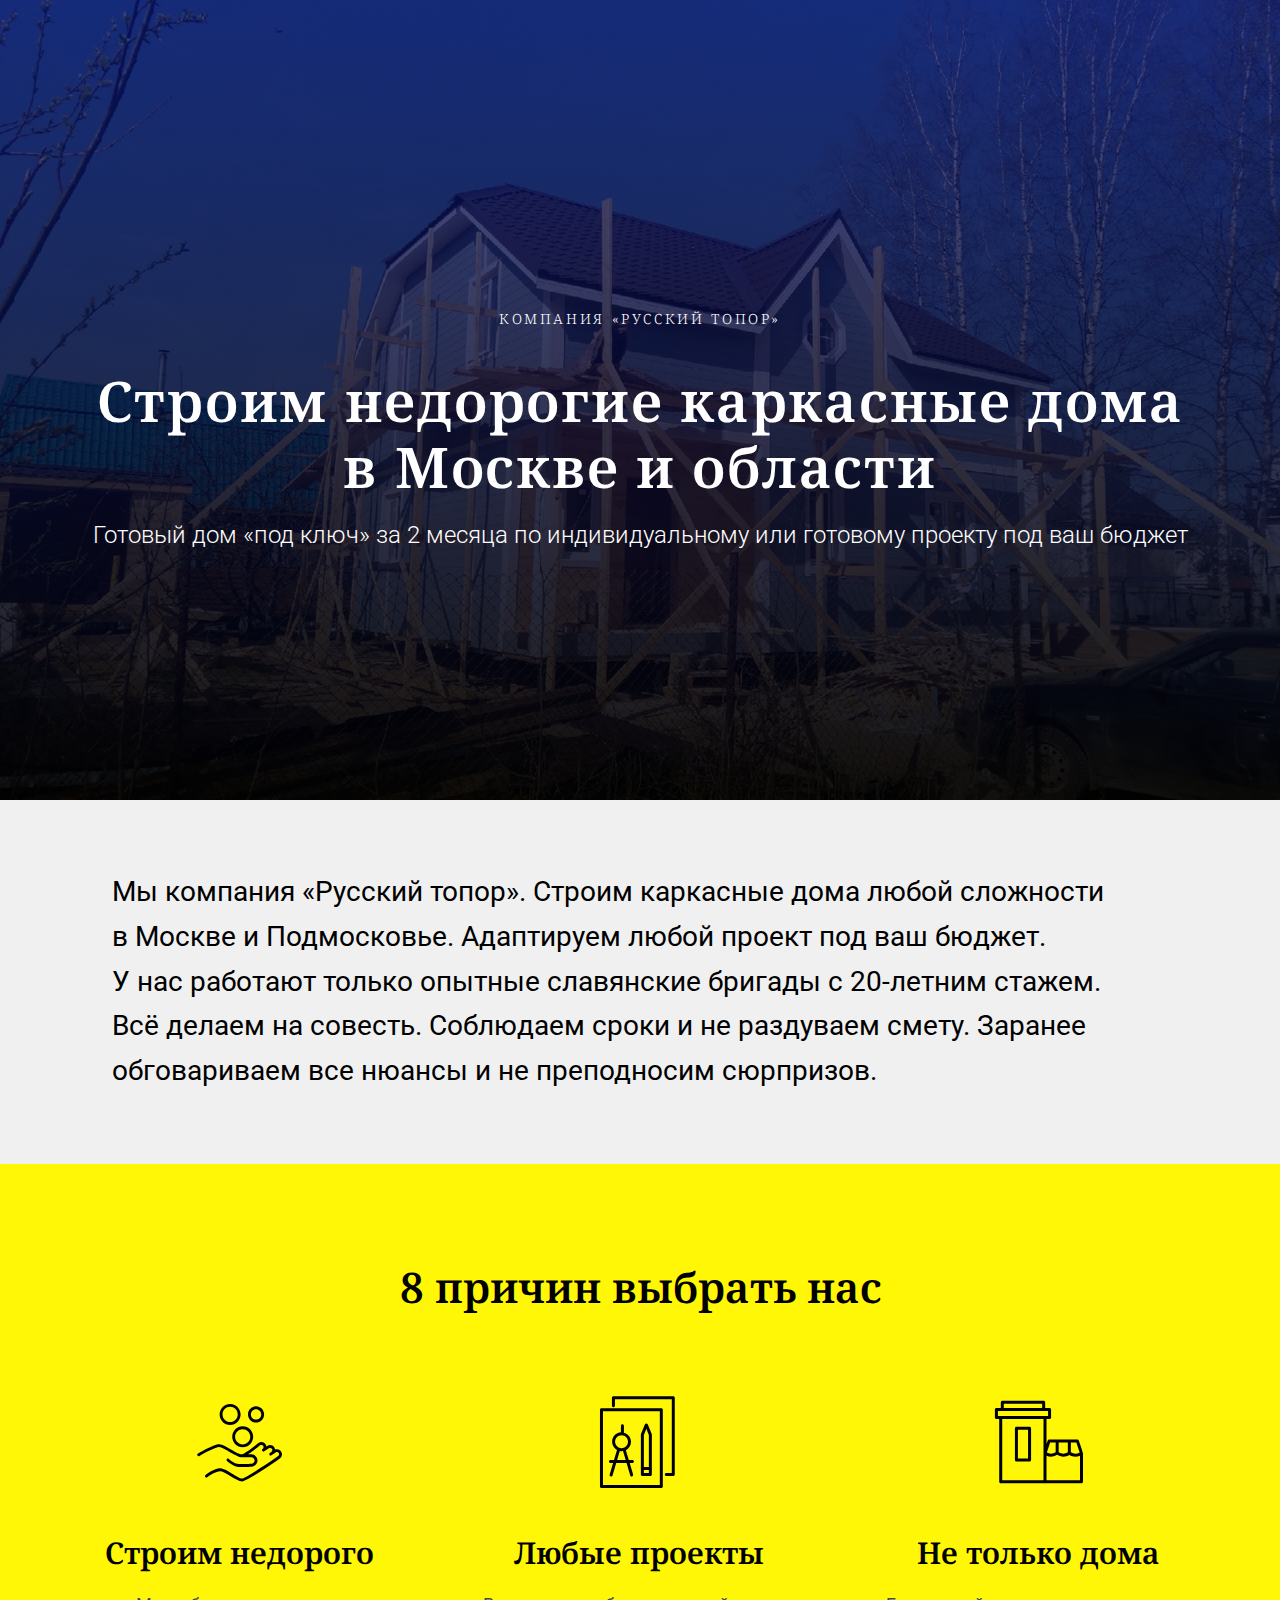
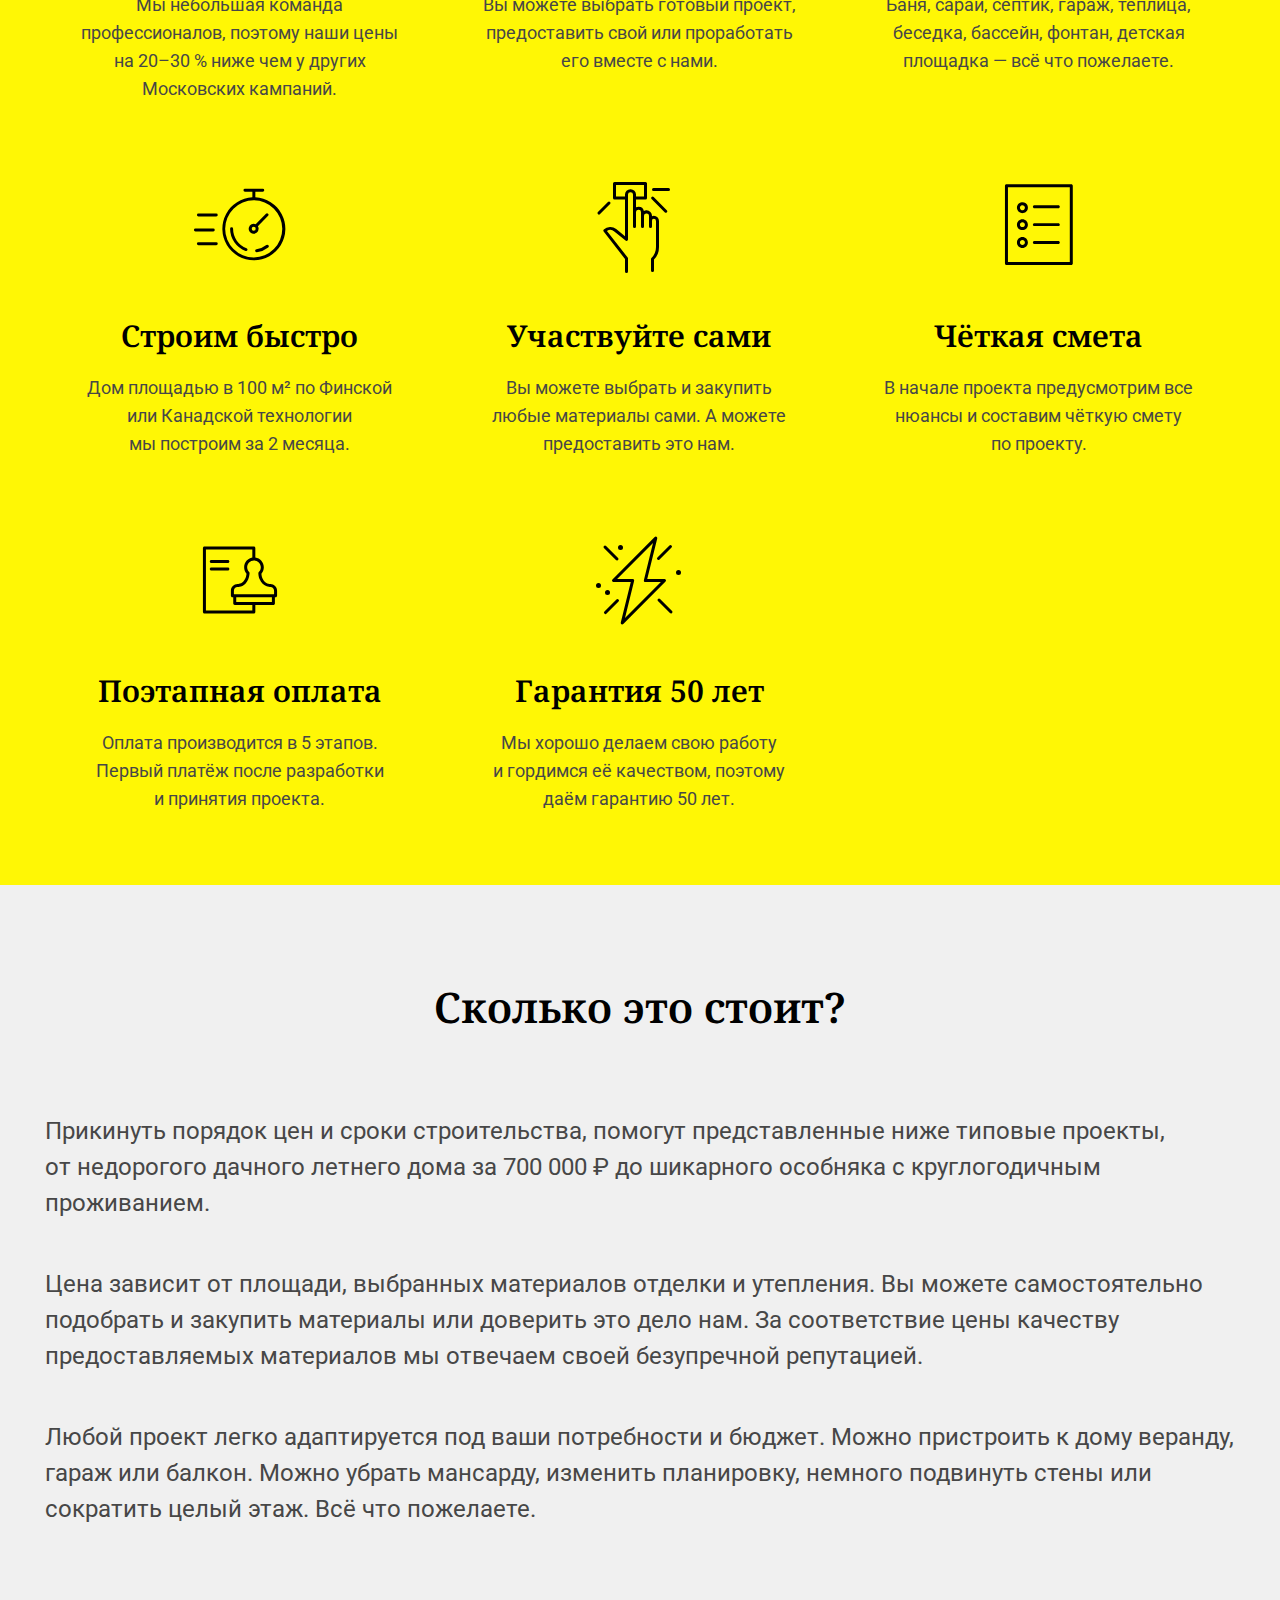
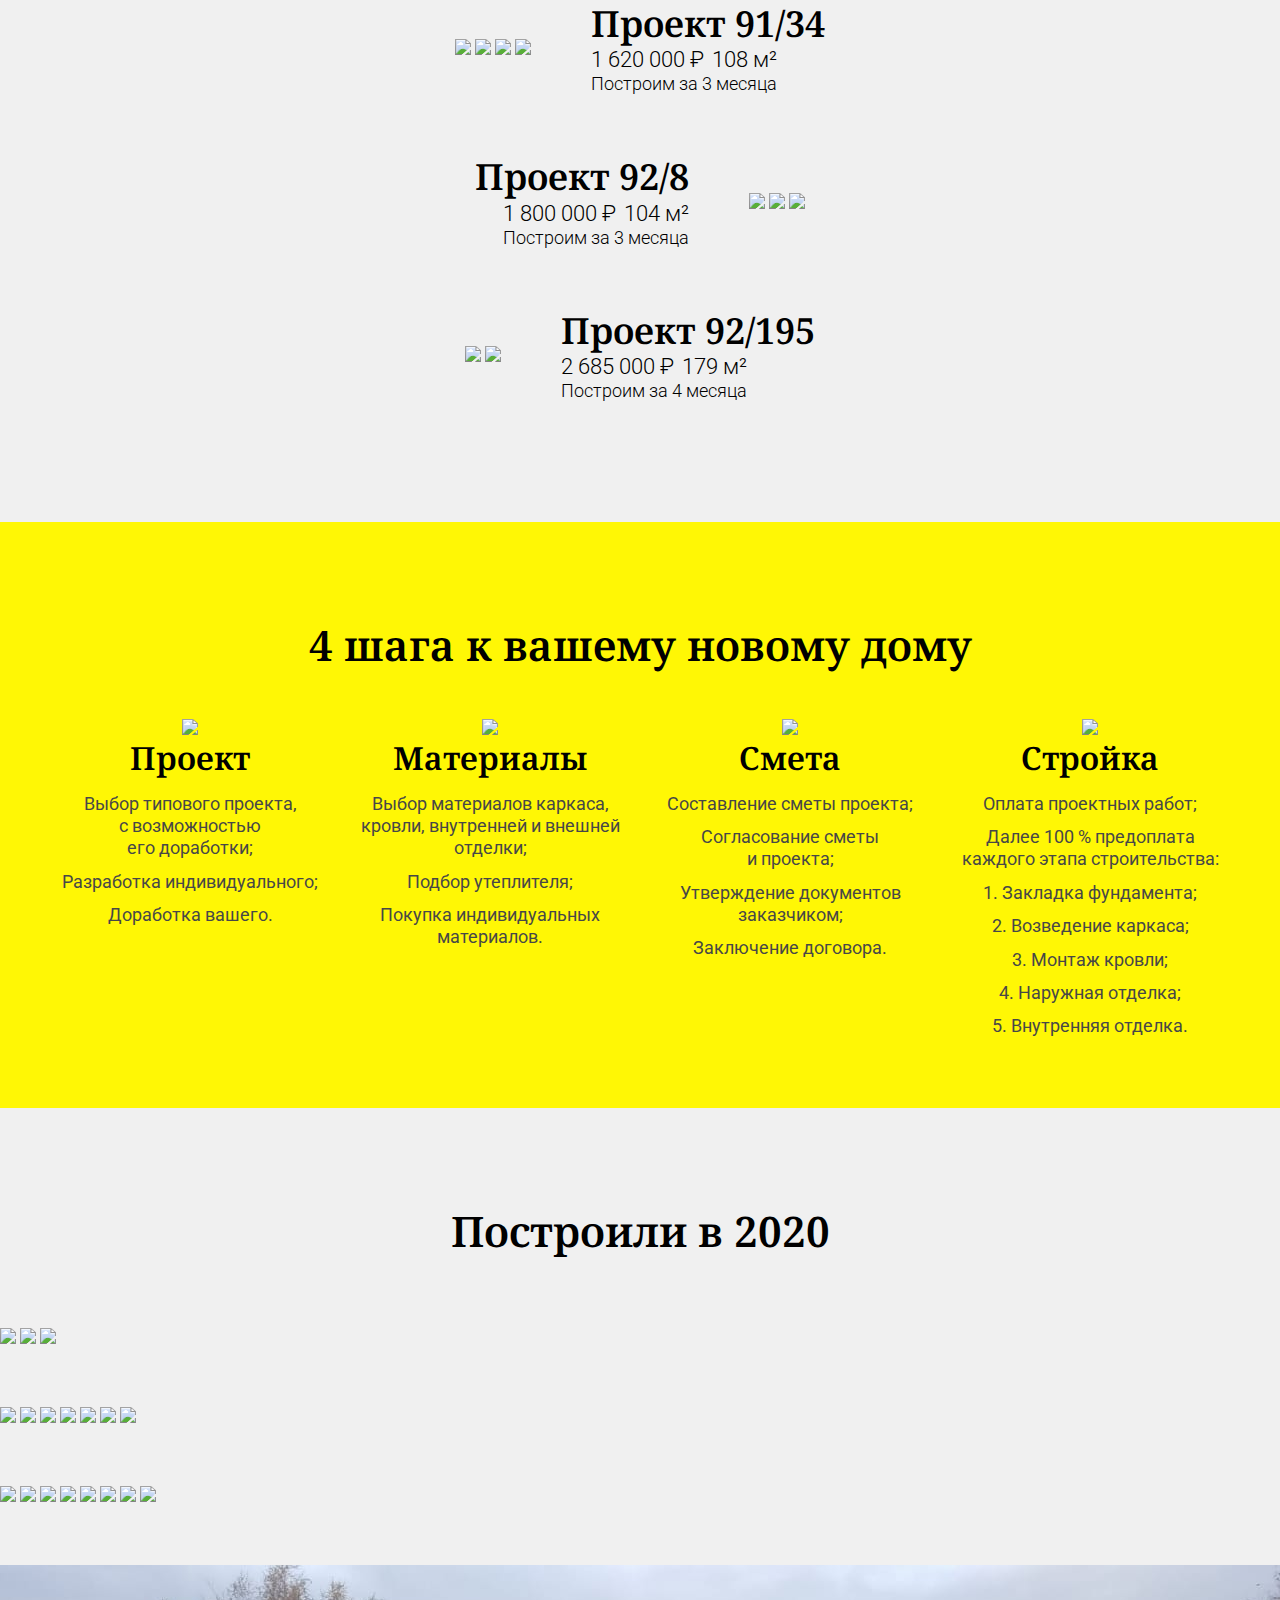
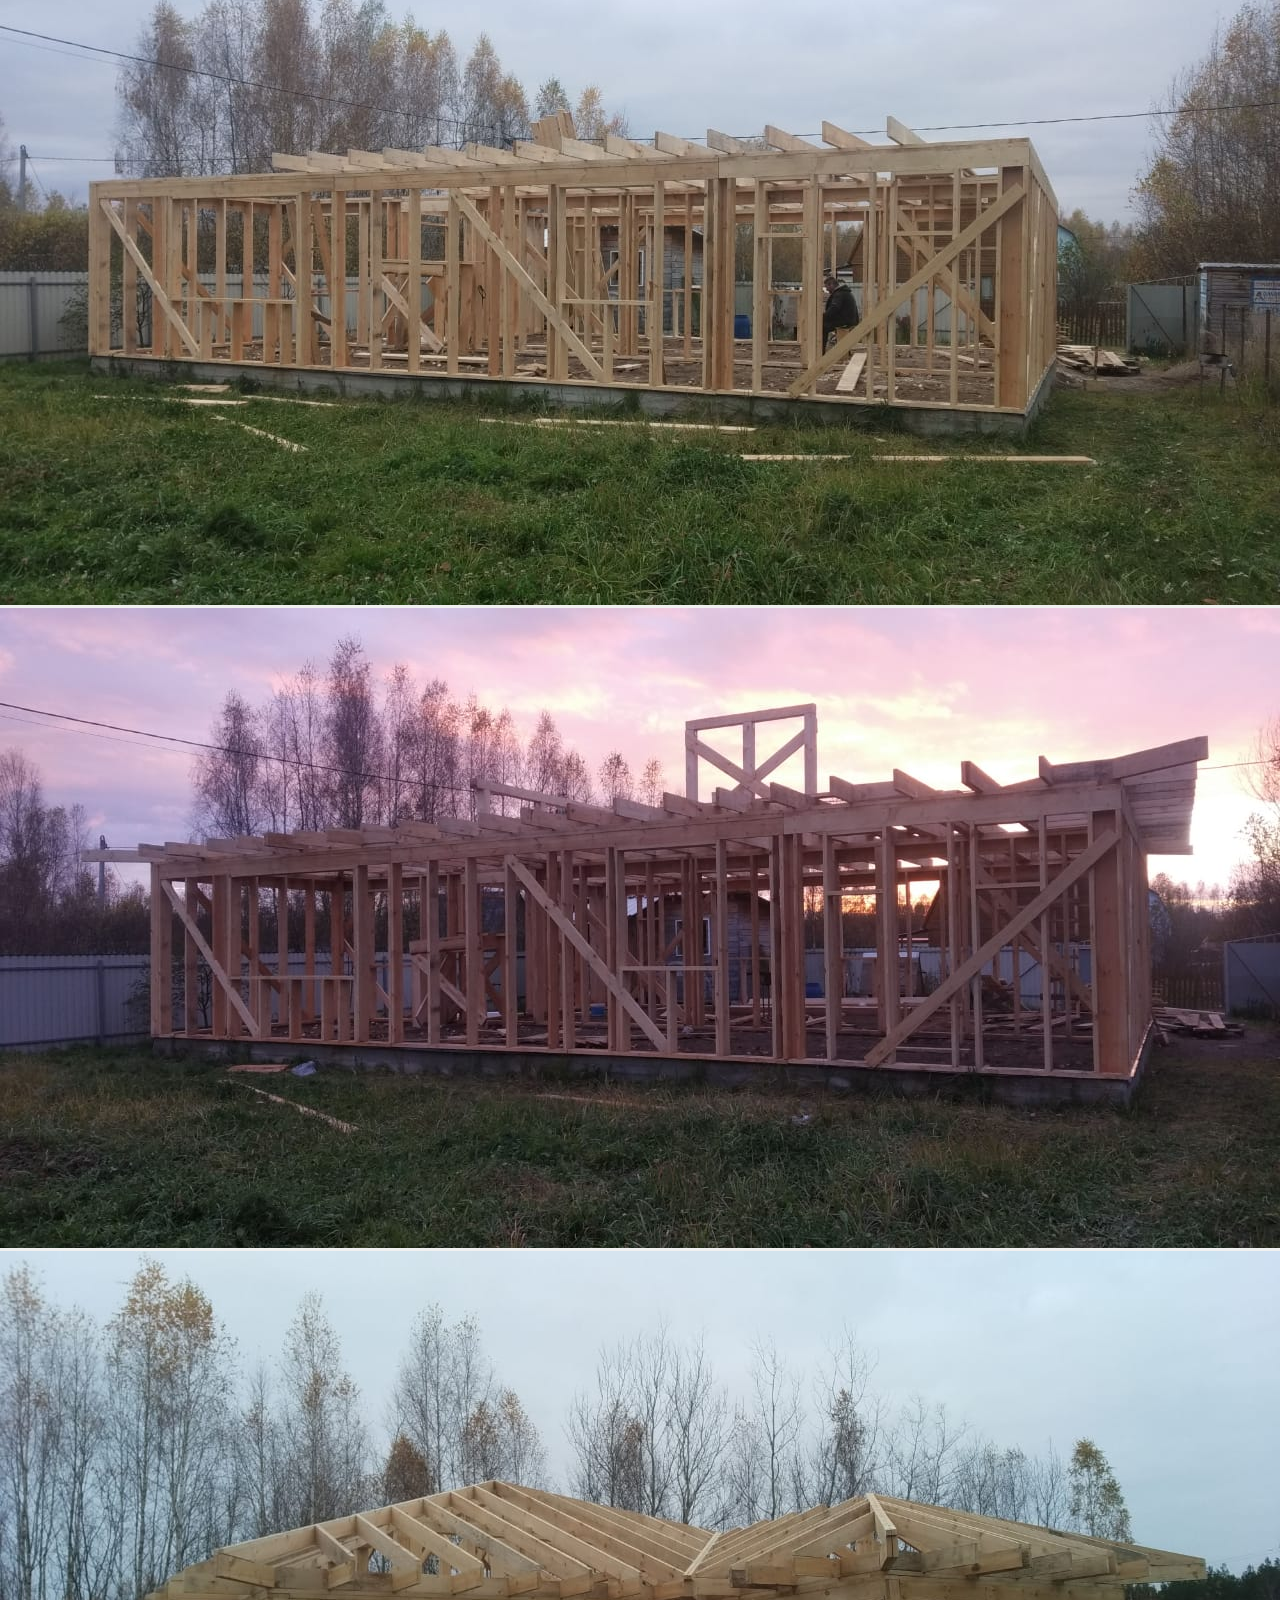
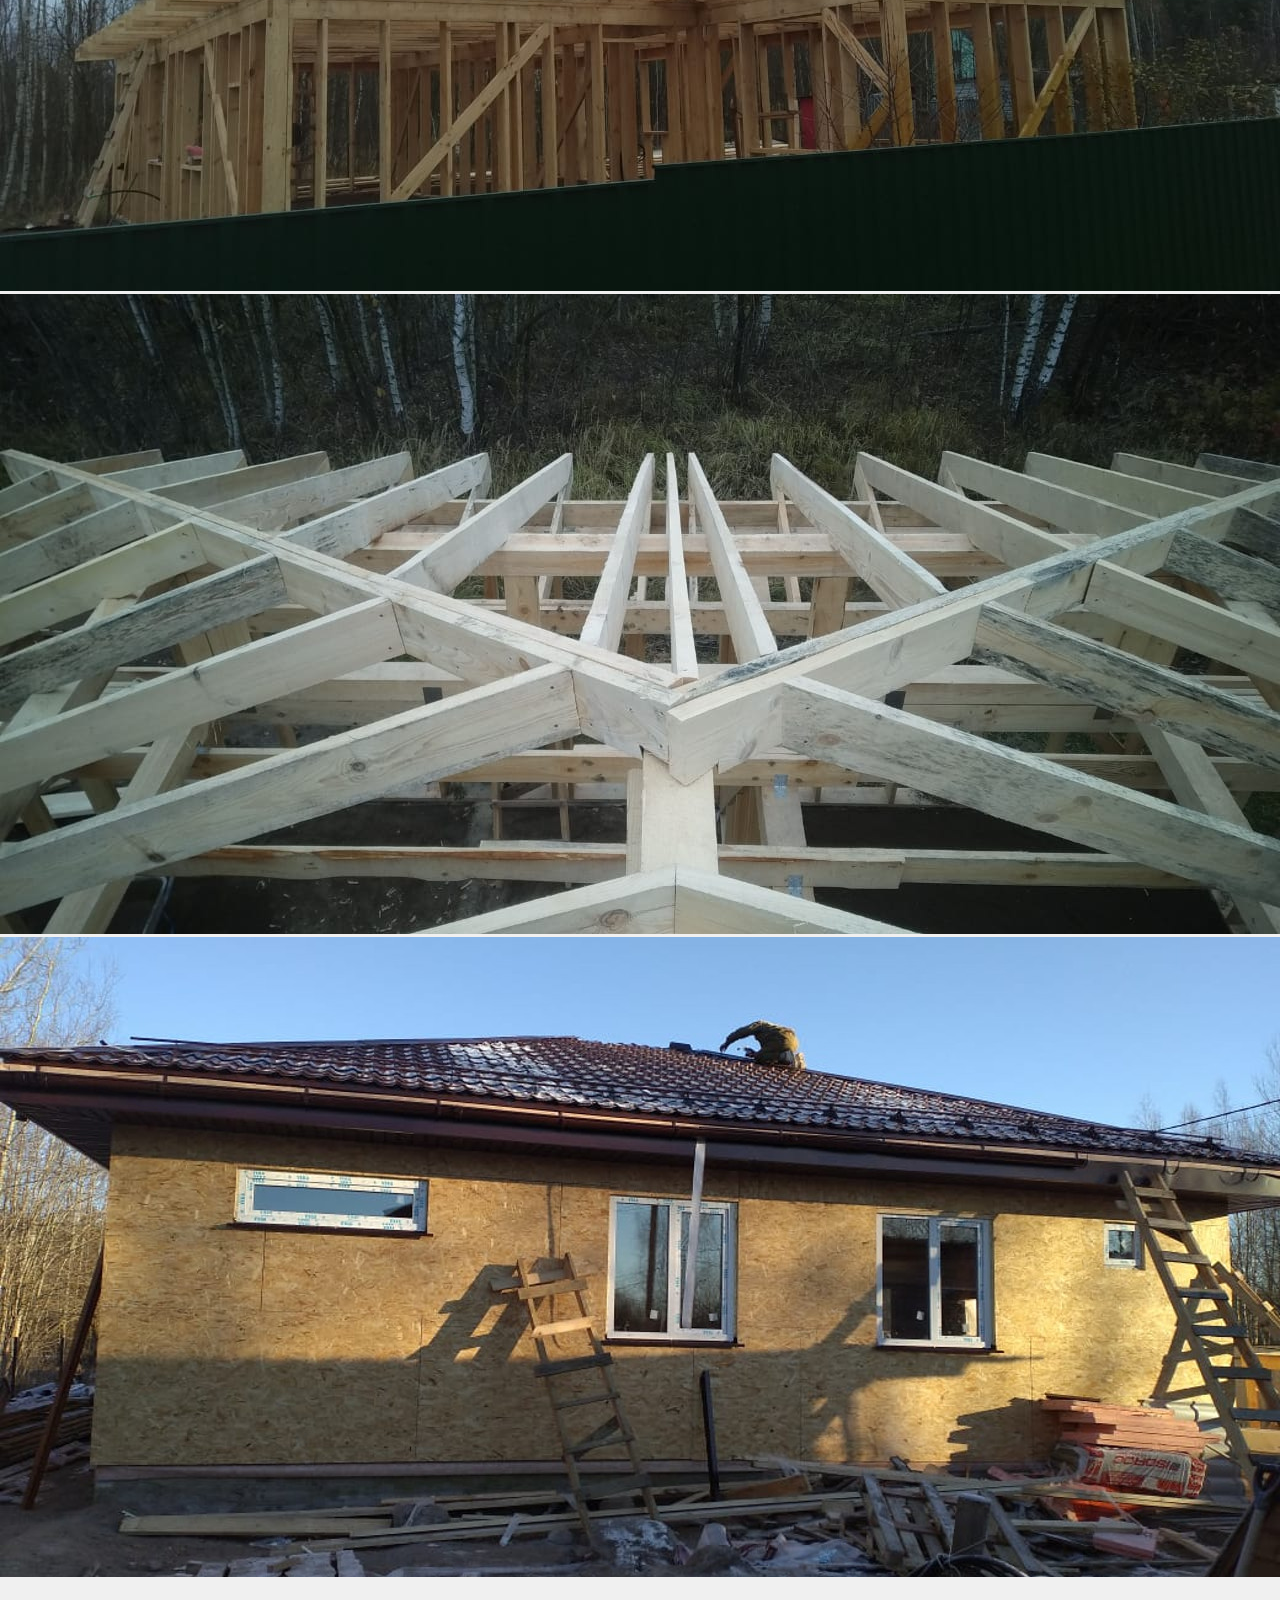
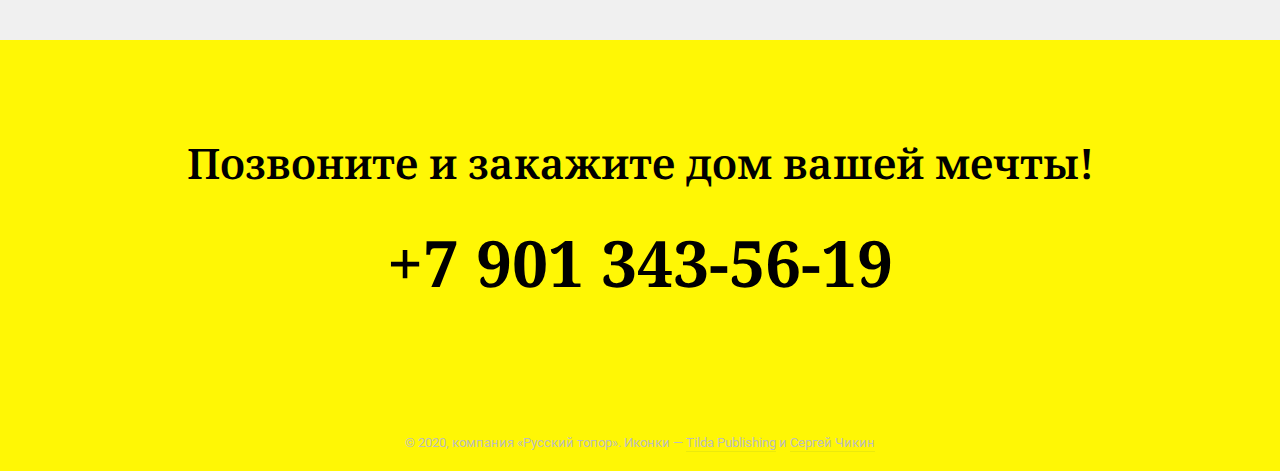
==== commit f9ab31e0: "Дополнительная галерея строящегося дома" ====
--- a/www/index.html
+++ b/www/index.html
@@ -6,7 +6,7 @@
   <meta name="viewport" content="width=device-width, initial-scale=1">
   <meta name="yandex-verification" content="a2ed2d35ab1e8559" />
   <title>Русский топор</title>
-  <meta name="description" content="Строим недорогие каркасные дома в Москве и области. Готовый дом «под ключ» за 2 месяца по индивидуальному или готовому проекту под ваш бюджет." />
+  <meta name="description" content="Строим недорогие каркасные дома в Москве и области. Готовый дом «под ключ» за 2 месяца по индивидуальному или готовому проекту под ваш бюджет."/>
 
   <meta property="og:type" content="website">
   <meta property="og:site_name" content="Русский топор">
@@ -86,7 +86,7 @@
       <div class="t-lead">
         Мы&nbsp;компания &laquo;Русский топор&raquo;. Строим каркасные дома любой сложности
         в&nbsp;Москве и&nbsp;Подмосковье. Адаптируем любой проект под ваш бюджет.
-        У&nbsp;нас&nbsp;работают только опытные славянские бригады <nobr>с 20-летним</nobr> стажем. Всё&nbsp;делаем на&nbsp;совесть. Соблюдаем сроки и&nbsp;не&nbsp;раздуваем смету. Заранее обговариваем все&nbsp;нюансы и&nbsp;не&nbsp;преподносим
+        У&nbsp;нас&nbsp;работают только опытные славянские бригады с&nbsp;20&#8209;летним стажем. Всё&nbsp;делаем на&nbsp;совесть. Соблюдаем сроки и&nbsp;не&nbsp;раздуваем смету. Заранее обговариваем все&nbsp;нюансы и&nbsp;не&nbsp;преподносим
         сюрпризов.
       </div>
     </div>
@@ -189,7 +189,7 @@
         <h3>Сколько это стоит?</h3>
       </div>
       <div>
-        <p class="t-regular">Прикинуть порядок цен и&nbsp;сроки строительства, помогут представленные ниже типовые проекты, от&nbsp;недорогого дачного дома &laquo;Бильбао&raquo; за&nbsp;700&nbsp;000&nbsp;₽ до&nbsp;шикарной резиденции &laquo;Александрия&raquo; стоимостью 9&nbsp;500&nbsp;000&nbsp;₽.</p>
+        <p class="t-regular">Прикинуть порядок цен и&nbsp;сроки строительства, помогут представленные ниже типовые проекты, от&nbsp;недорогого дачного летнего дома за&nbsp;700&nbsp;000&nbsp;₽ до&nbsp;шикарного особняка с круглогодичным проживанием.</p>
         <p class="t-regular">Цена зависит от&nbsp;площади, выбранных материалов отделки и&nbsp;утепления. Вы&nbsp;можете самостоятельно подобрать и&nbsp;закупить материалы или доверить это дело нам. За&nbsp;соответствие цены качеству предоставляемых материалов мы&nbsp;отвечаем своей безупречной репутацией.</p>
         <p class="t-regular">Любой проект легко адаптируется под ваши потребности и&nbsp;бюджет. Можно пристроить к&nbsp;дому веранду, гараж или&nbsp;балкон. Можно убрать мансарду, изменить планировку, немного подвинуть стены или сократить целый этаж. Всё&nbsp;что&nbsp;пожелаете.</p>
       </div>
@@ -197,52 +197,53 @@
       <!-- HM-GALLERY -->
       <div id="hm-gallery">
         <div class="hm-gallery left">
-          <div class="hm-img">
-            <img width="100%" max-height="100%" src="img/antwerpen.webp" />
+          <div class="hm-project">
+            <div class="fotorama" data-keyboard="true" data-allowfullscreen="true" data-nav="dots" data-ratio="16/9" data-fit="scaledown">
+              <img src="img/projects/1/1.jpg">
+              <img src="img/projects/1/2.jpg">
+              <img src="img/projects/1/3.jpg">
+              <img src="img/projects/1/4.jpg">
+            </div>
           </div>
           <div class="hm-subtitle">
-            <div class="t-hm-title">Антверпен</div>
-            <span class="t-hm-subtitle-1">1&nbsp;200&nbsp;000&nbsp;₽&thinsp;&thinsp;130&nbsp;м&#178;</span>
+            <div class="t-hm-title">Проект 91/34</div>
+            <span class="t-hm-subtitle-1">1&nbsp;620&nbsp;000&nbsp;₽&thinsp;&thinsp;108&nbsp;м&#178;</span>
             <br />
             <span class="t-hm-subtitle-2">Построим за&nbsp;3&nbsp;месяца</span>
           </div>
         </div>
 
         <div class="hm-gallery right">
-          <div class="hm-img">
-            <img width="100%" max-height="100%" src="img/lissabon.webp" />
+          <div class="hm-project">
+            <div class="fotorama" data-keyboard="true" data-allowfullscreen="true" data-nav="dots" data-ratio="16/9" data-fit="scaledown">
+              <img src="img/projects/2/1.jpg">
+              <img src="img/projects/2/2.jpg">
+              <img src="img/projects/2/3.jpg">
+            </div>
           </div>
           <div class="hm-subtitle">
-            <div class="t-hm-title">Лиссабон</div>
-            <span class="t-hm-subtitle-1">2&nbsp;500&nbsp;000&nbsp;₽&thinsp;&thinsp;300&nbsp;м&sup2;</span>
+            <div class="t-hm-title">Проект 92/8</div>
+            <span class="t-hm-subtitle-1">1&nbsp;800&nbsp;000&nbsp;₽&thinsp;&thinsp;104&nbsp;м&sup2;</span>
             <br />
             <span class="t-hm-subtitle-2">Построим за&nbsp;3&nbsp;месяца</span>
           </div>
         </div>
 
         <div class="hm-gallery left">
-          <div class="hm-img">
-            <img width="100%" max-height="100%" src="img/wersal.webp" />
+          <div class="hm-project">
+            <div class="fotorama" data-keyboard="true" data-allowfullscreen="true" data-nav="dots" data-ratio="16/9" data-fit="scaledown">
+              <img src="img/projects/3/1.jpg">
+              <img src="img/projects/3/2.jpg">
+            </div>
           </div>
           <div class="hm-subtitle">
-            <div class="t-hm-title">Версаль</div>
-            <span class="t-hm-subtitle-1">2&nbsp;800&nbsp;000&nbsp;₽&thinsp;&thinsp;240&nbsp;м&sup2;</span>
+            <div class="t-hm-title">Проект 92/195</div>
+            <span class="t-hm-subtitle-1">2&nbsp;685&nbsp;000&nbsp;₽&thinsp;&thinsp;179&nbsp;м&sup2;</span>
             <br />
             <span class="t-hm-subtitle-2">Построим за&nbsp;4&nbsp;месяца</span>
           </div>
         </div>
 
-        <div class="hm-gallery right">
-          <div class="hm-img">
-            <img width="100%" max-height="100%" src="img/antwerpen.webp" />
-          </div>
-          <div class="hm-subtitle">
-            <div class="t-hm-title">Александрия</div>
-            <span class="t-hm-subtitle-1">9&nbsp;500&nbsp;000&nbsp;₽&thinsp;&thinsp;550&nbsp;м&sup2;</span>
-            <br />
-            <span class="t-hm-subtitle-2">Построим за&nbsp;4&nbsp;месяца</span>
-          </div>
-        </div>
       </div>
     </div>
 
@@ -331,19 +332,19 @@
     <!-- CONSTRUCTED -->
     <div id="con">
       <div class="t-title t-align-center">
-        <h3>Построили в&nbsp;2019&ndash;2020</h3>
-      </div>
-
-      <div id="con-gallery">
-        <div class="fotorama" data-keyboard="true" data-allowfullscreen="true" data-nav="dots" data-width="100%" data-maxwidth="1200px" data-ratio="16/9" data-fit="cover">
+        <h3>Построили в&nbsp;2020</h3>
+      </div>
+
+      <div class="con-gallery">
+        <div class="fotorama" data-keyboard="true" data-allowfullscreen="true" data-nav="dots" data-width="100%" data-ratio="16/9" data-fit="cover">
           <img src="img/con-gallery/05-02.jpg">
           <img src="img/con-gallery/05-03.jpg">
           <img src="img/con-gallery/05-04.jpg">
         </div>
       </div>
 
-      <div id="con-gallery">
-        <div class="fotorama" data-keyboard="true" data-allowfullscreen="true" data-nav="dots" data-width="100%" data-maxwidth="1200px" data-ratio="16/9" data-fit="cover">
+      <div class="con-gallery">
+        <div class="fotorama" data-keyboard="true" data-allowfullscreen="true" data-nav="dots" data-width="100%" data-ratio="16/9" data-fit="cover">
           <img src="img/con-gallery/03-04.jpg">
           <img src="img/con-gallery/03-01.jpg">
           <img src="img/con-gallery/03-03.jpg">
@@ -354,8 +355,8 @@
         </div>
       </div>
 
-      <div id="con-gallery">
-        <div class="fotorama" data-keyboard="true" data-allowfullscreen="true" data-nav="dots" data-width="100%" data-maxwidth="1200px" data-ratio="16/9" data-fit="cover">
+      <div class="con-gallery">
+        <div class="fotorama" data-keyboard="true" data-allowfullscreen="true" data-nav="dots" data-width="100%" data-ratio="16/9" data-fit="cover">
           <img src="img/con-gallery/02-01.jpg">
           <img src="img/con-gallery/02-02.jpg">
           <img src="img/con-gallery/02-03.jpg">
@@ -366,13 +367,23 @@
           <img src="img/con-gallery/02-08.jpg">
         </div>
       </div>
+
+      <div class="con-gallery">
+        <div class="fotorama" data-keyboard="true" data-allowfullscreen="true" data-nav="dots" data-width="100%" data-ratio="16/9" data-fit="cover">
+          <img src="img/con-gallery/06-05.jpeg">
+          <img src="img/con-gallery/06-07.jpeg">
+          <img src="img/con-gallery/06-09.jpeg">
+          <img src="img/con-gallery/06-11.jpeg">
+          <img src="img/con-gallery/06-15.jpeg">
+        </div>
+      </div>
     </div>
 
     <!-- ACTION -->
     <div id="act">
       <div class="t-title t-align-center">
         <h3>Позвоните и&nbsp;закажите дом вашей&nbsp;мечты!</h3>
-        <div class="t-tel"><nobr><a href="tel:+79013435619">+7&nbsp;901&nbsp;343-56-19</a></nobr></div>
+        <div class="t-tel"><a href="tel:+79013435619">+7&nbsp;901&nbsp;343-56-19</a></div>
       </div>
     </div>
 
--- a/www/style.css
+++ b/www/style.css
@@ -63,7 +63,6 @@
 h3 {
   font-family: 'Noto Serif', serif;
   font-size: 2.625em;
-  /* 42/16 */
   line-height: 1.23;
   font-weight: 600;
   text-align: center;
@@ -71,13 +70,11 @@
   padding-left: 5%;
   padding-right: 5%;
   margin-bottom: 1em;
-  /* 40/16 */
 }
 
 h4 {
   font-family: 'Noto Serif', serif;
   font-size: 2.25em;
-  /* 36/16 */
   line-height: 1.23;
   font-weight: 600;
   color: #000;
@@ -85,12 +82,10 @@
 
 p {
   padding-bottom: 1.25em;
-  /* 20/16 */
 }
 
 li {
   padding-bottom: 0.625em;
-  /* 10/16 */
   line-height: 1.23em;
 }
 
@@ -100,6 +95,7 @@
 }
 
 /* So we begin */
+
 html, body {
   min-height: 100vh;
   width: 100%;
@@ -107,6 +103,7 @@
 
 .upper-container {
   width: 100%;
+  min-width: 360px;
   max-width: 1400px;
   margin: 0 auto;
 }
@@ -152,13 +149,13 @@
   left: 0;
   bottom: 0;
   right: 0;
+  width: 100%;
+  max-width: 75em;
   margin-left: auto;
   margin-right: auto;
-  width: 100%;
-  max-width: 75em;
   box-sizing: content-box;
+  overflow: hidden;
   text-align: center;
-  overflow: hidden;
 }
 
 #header .title-up {
@@ -202,9 +199,7 @@
 
   #header .title-up {
     padding-top: 0.625em;
-    /* 10/16 */
     padding-bottom: 1.875em;
-    /* 30/16 */
   }
 
   #header .title-sub {
@@ -225,9 +220,7 @@
 
   #header .title-up {
     padding-top: 0.625em;
-    /* 20/16 */
     padding-bottom: 1.563em;
-    /* 25/16 */
   }
 
   #header .title-sub {
@@ -242,27 +235,21 @@
 .t-regular {
   font-family: 'Roboto', sans-serif;
   font-size: 1.5em;
-  /* 28/16 */
   line-height: 1.5;
   font-weight: 400;
   text-align: left;
   color: #474747;
   max-width: 1200px;
   padding-bottom: 1.875em;
-  /* 60/16 */
   margin-left: 1.875em;
-  /* 100/16 */
   margin-right: 1.875em;
-  /* 100/16 */
 }
 
 @media (max-width: 360px) {
   .t-regular {
     font-size: 1em;
     margin-left: 1.875em;
-    /* 30/16 */
     margin-right: 1.875em;
-    /* 30/16 */
   }
 }
 
@@ -270,9 +257,7 @@
   .t-regular {
     font-size: 1.23em;
     margin-left: 1.875em;
-    /* 30/16 */
     margin-right: 1.875em;
-    /* 30/16 */
   }
 }
 
@@ -489,7 +474,6 @@
 
 #hm-gallery {
   width: 100%;
-  max-width: 1200px;
   padding-top: 1.875em;
   padding-bottom: 3.75em;
   background-color: #f0f0f0;
@@ -552,8 +536,14 @@
   color: #000;
 }
 
-.hm-img {
-  max-width: 50%;
+.hm-project .fotorama {
+  max-width: 600px;
+}
+
+@media (max-width: 768px) {
+  /*.hm-img {*/
+  /*  max-width: 60%;*/
+  /*}*/
 }
 
 @media (max-width: 360px) {
@@ -571,6 +561,10 @@
     font-size: 1em;
     padding-top: 2.3em;
   }
+
+  .hm-project .fotorama {
+    max-width: 300px;
+  }
 }
 
 @media (min-width: 361px) and (max-width: 768px) {
@@ -587,6 +581,10 @@
   .t-hm-subtitle-2 {
     font-size: 1em;
     padding-top: 2.3em;
+  }
+
+  .hm-project .fotorama {
+    max-width: 340px;
   }
 }
 
@@ -703,12 +701,9 @@
   }
 }
 
-#con-gallery {
-  width: 100%;
-  max-width: 1200px;
+.con-gallery {
+  width: 100%;
   padding-bottom: 3.75em;
-  margin-left: auto;
-  margin-right: auto;
 }
 
 /* ACTION BLOCK */
